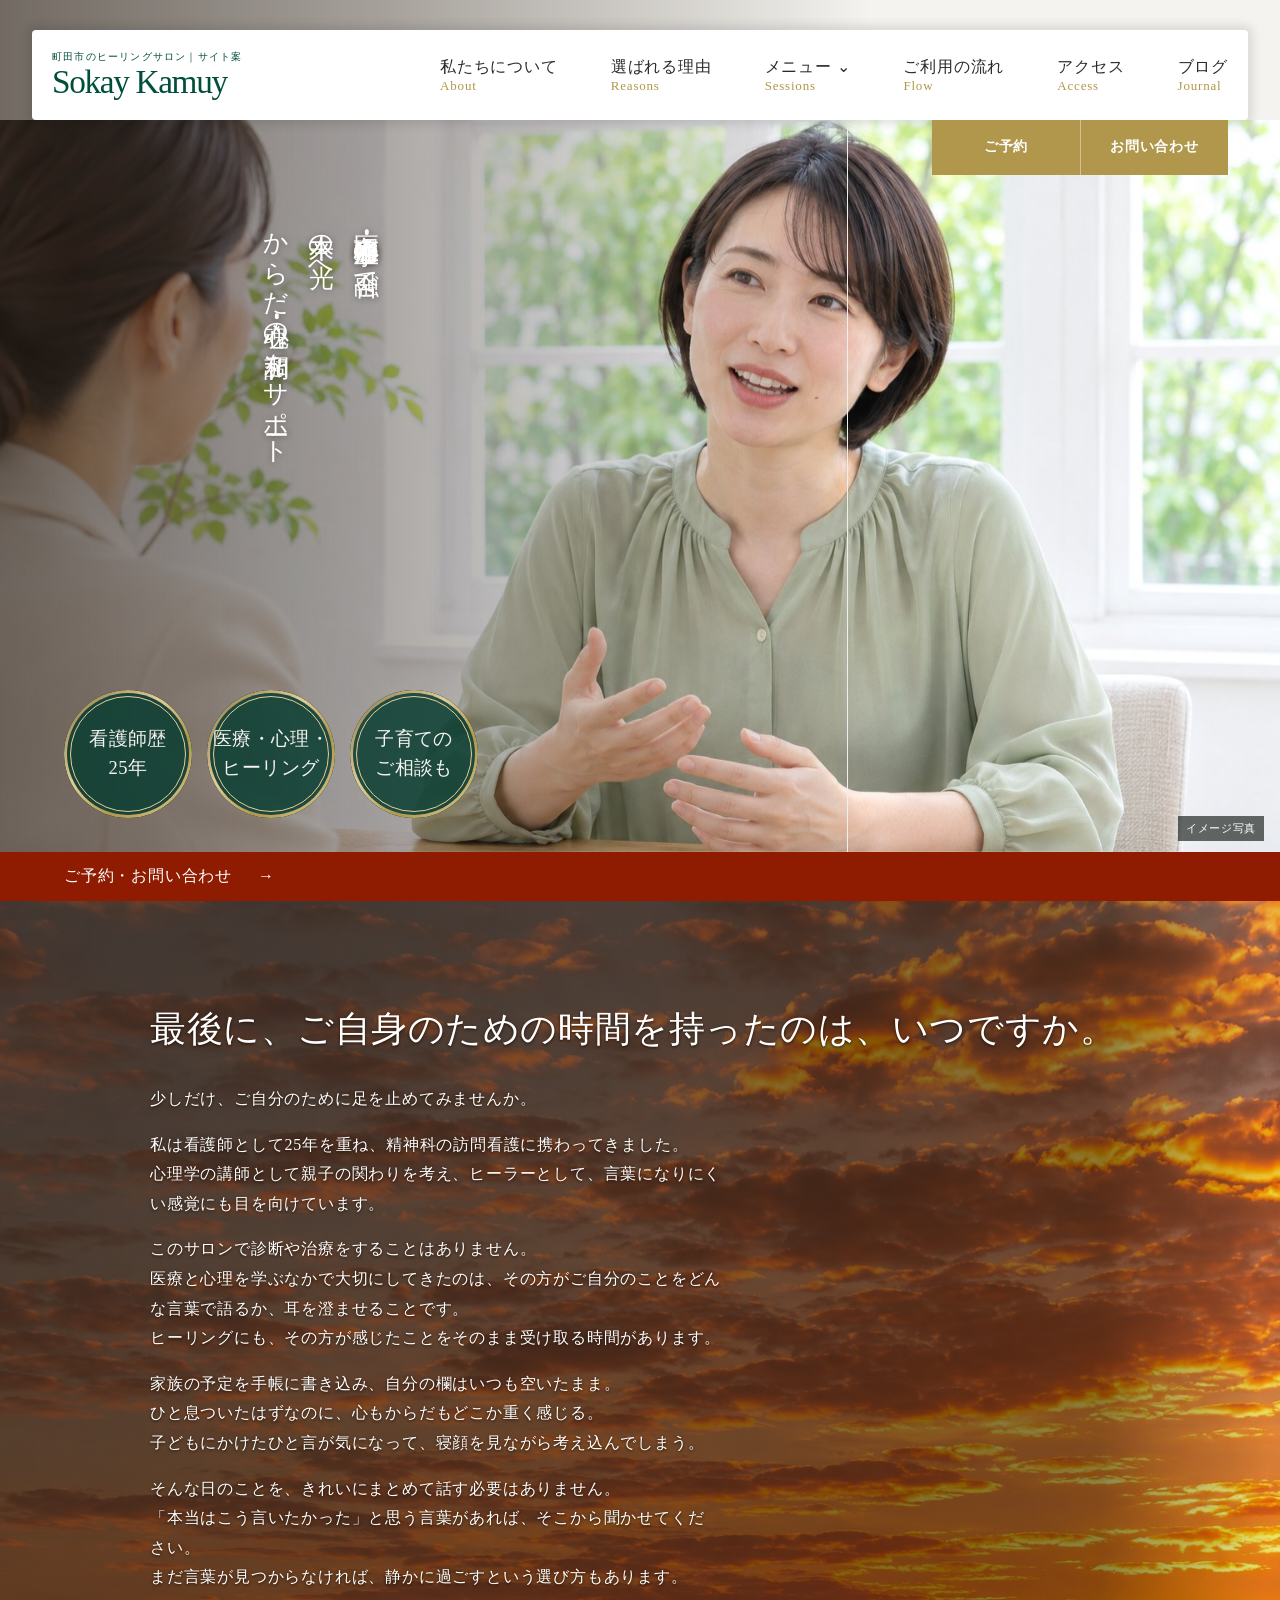
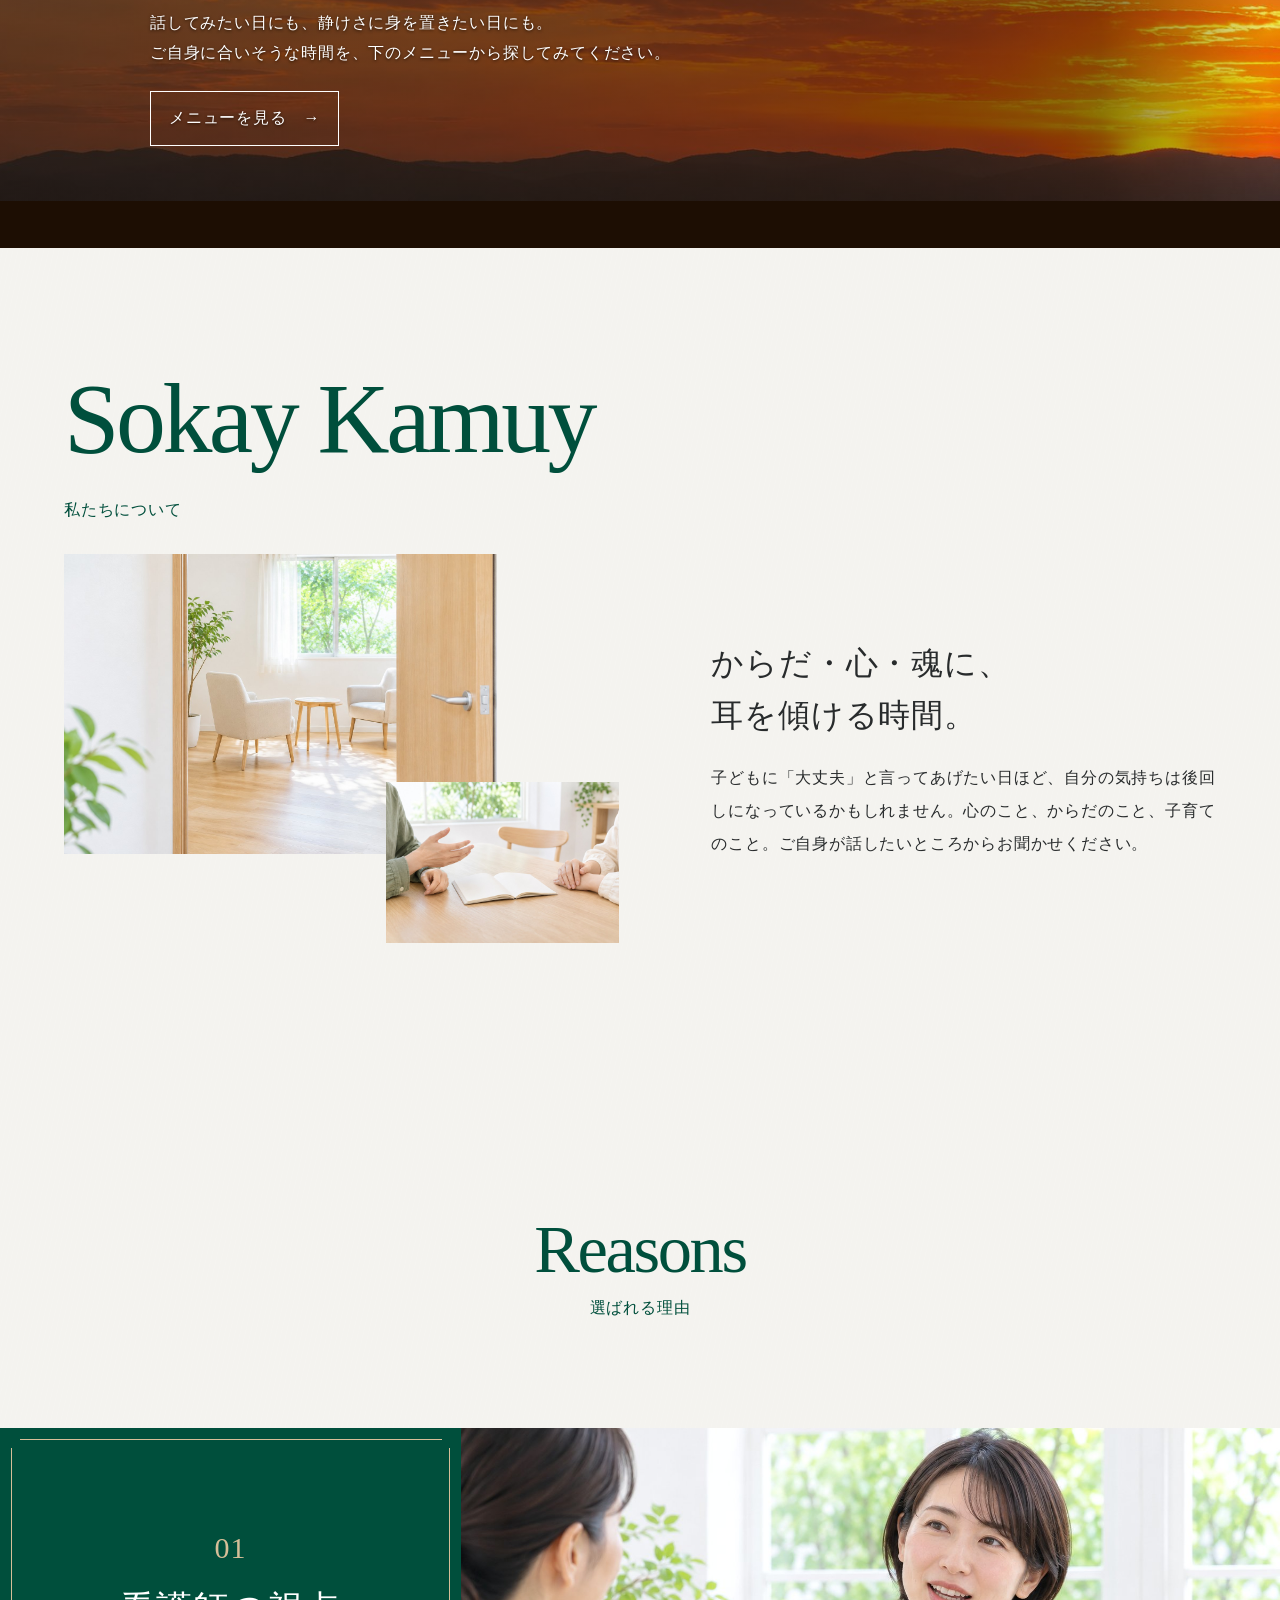
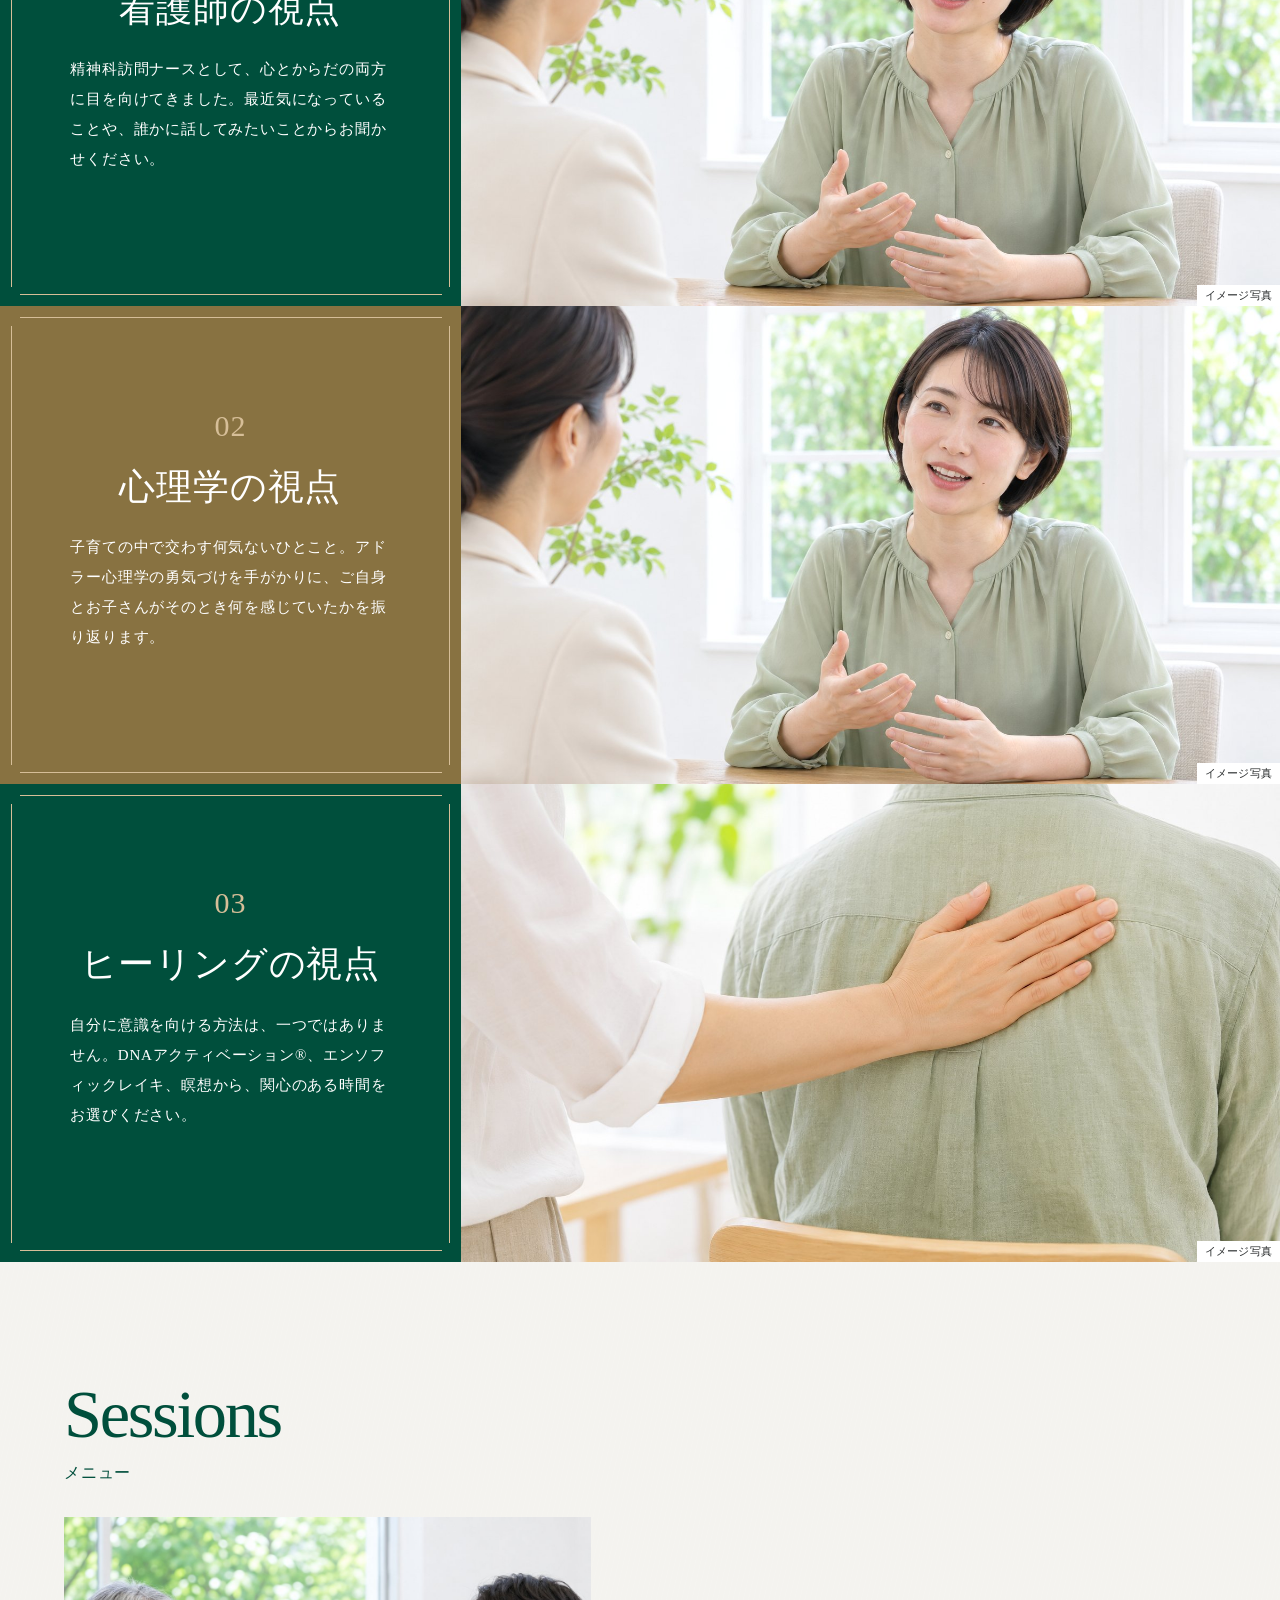
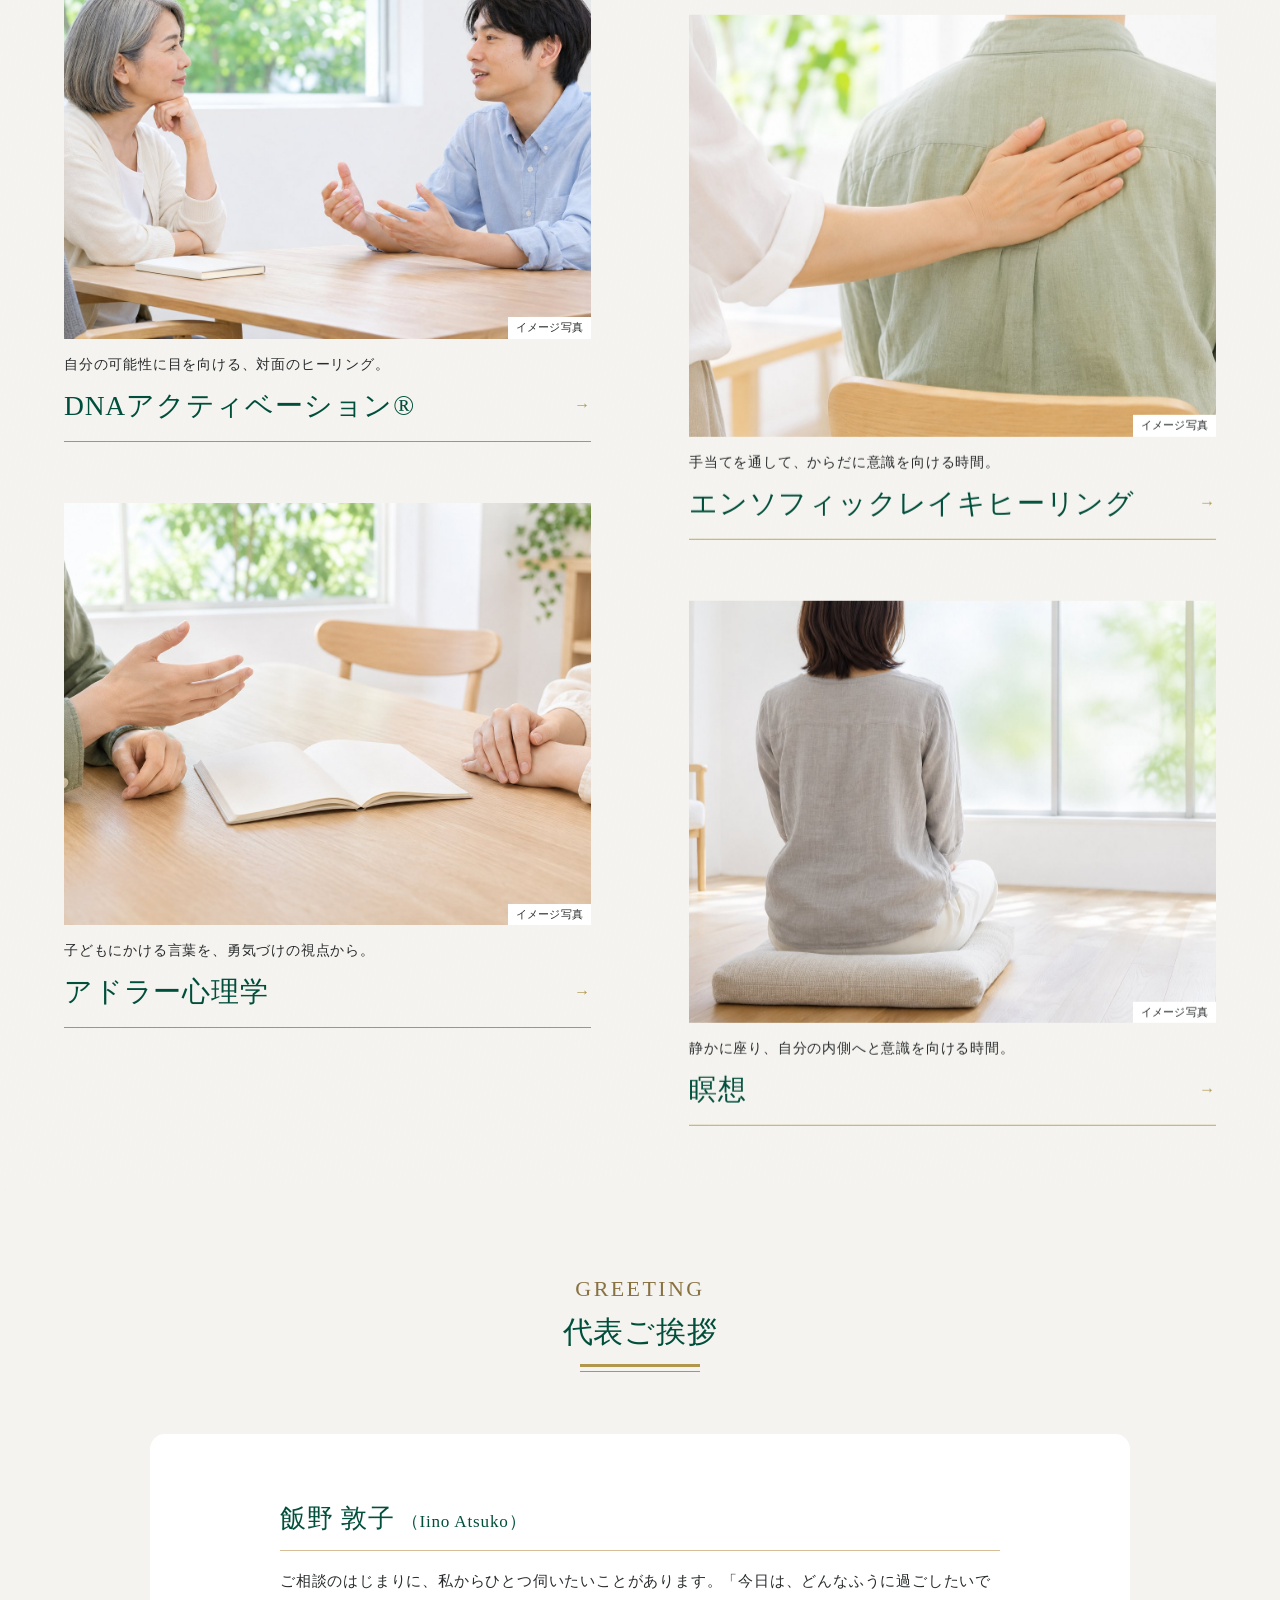
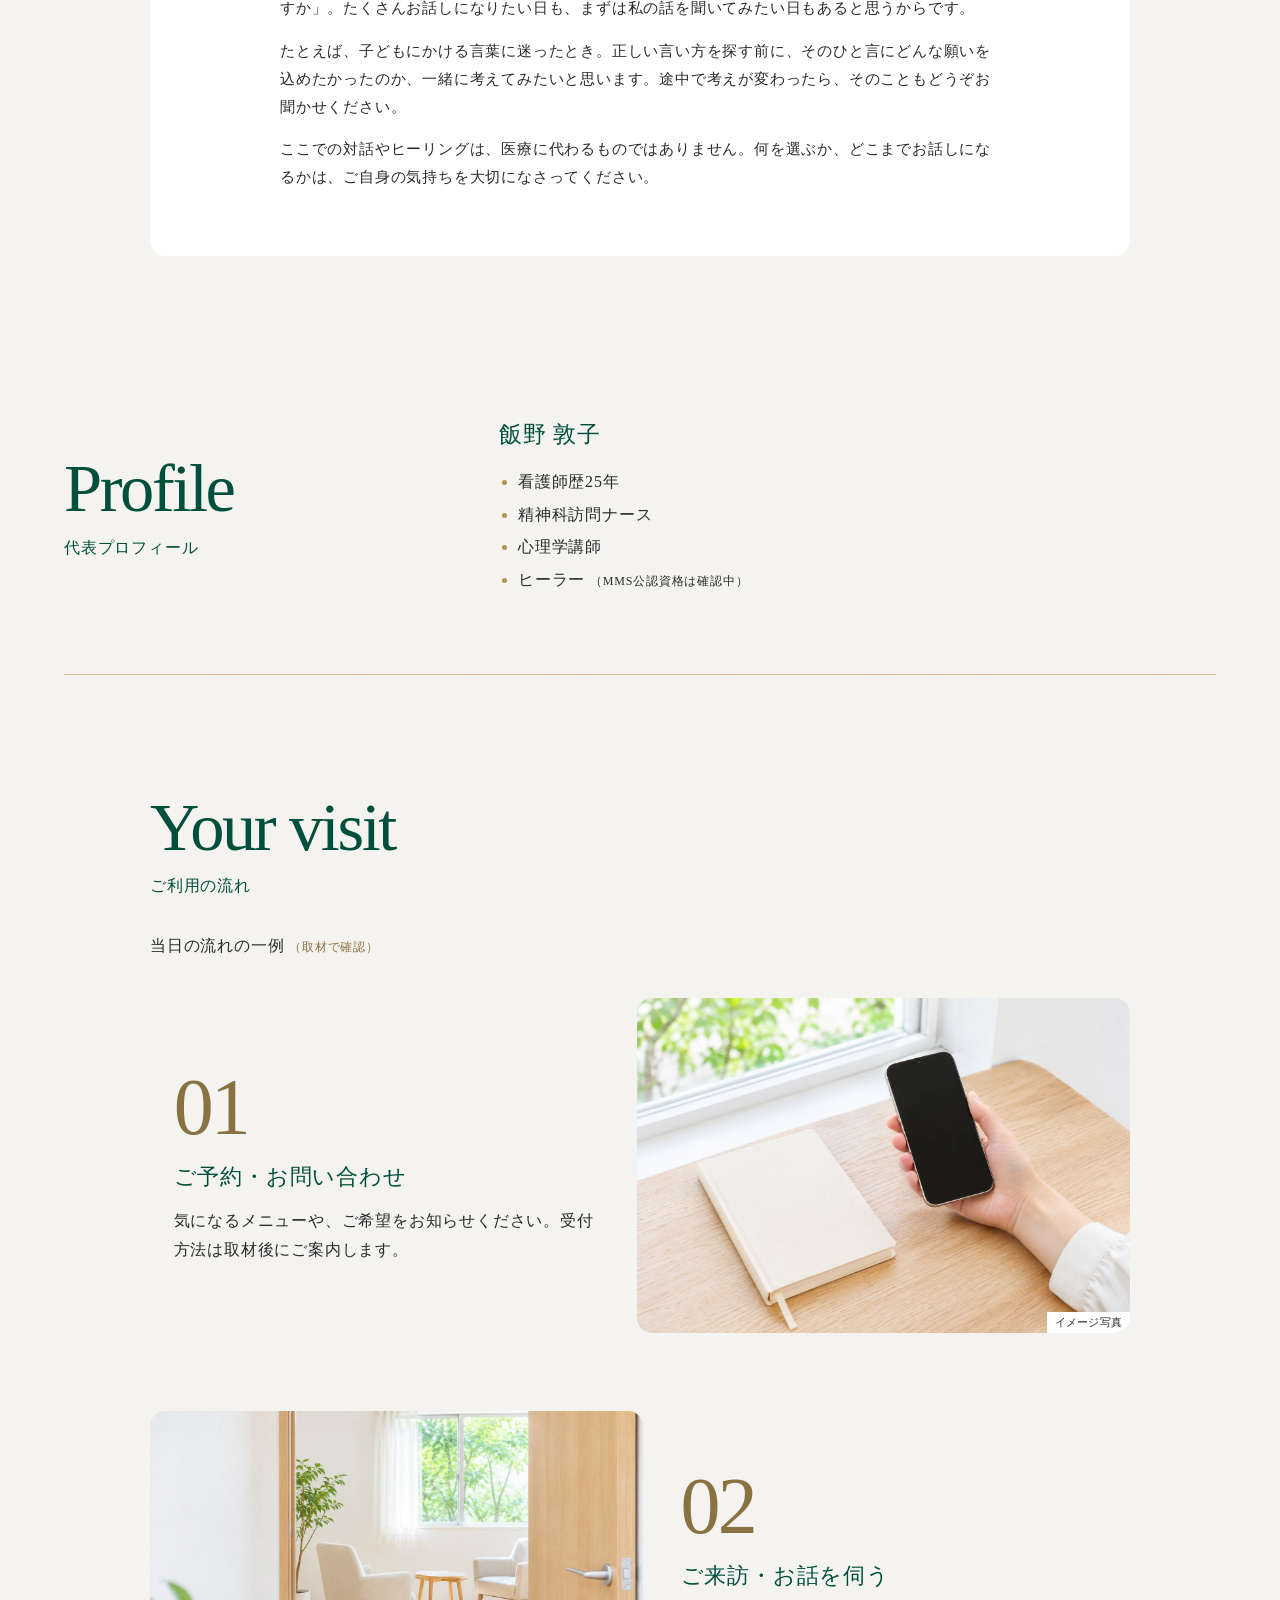
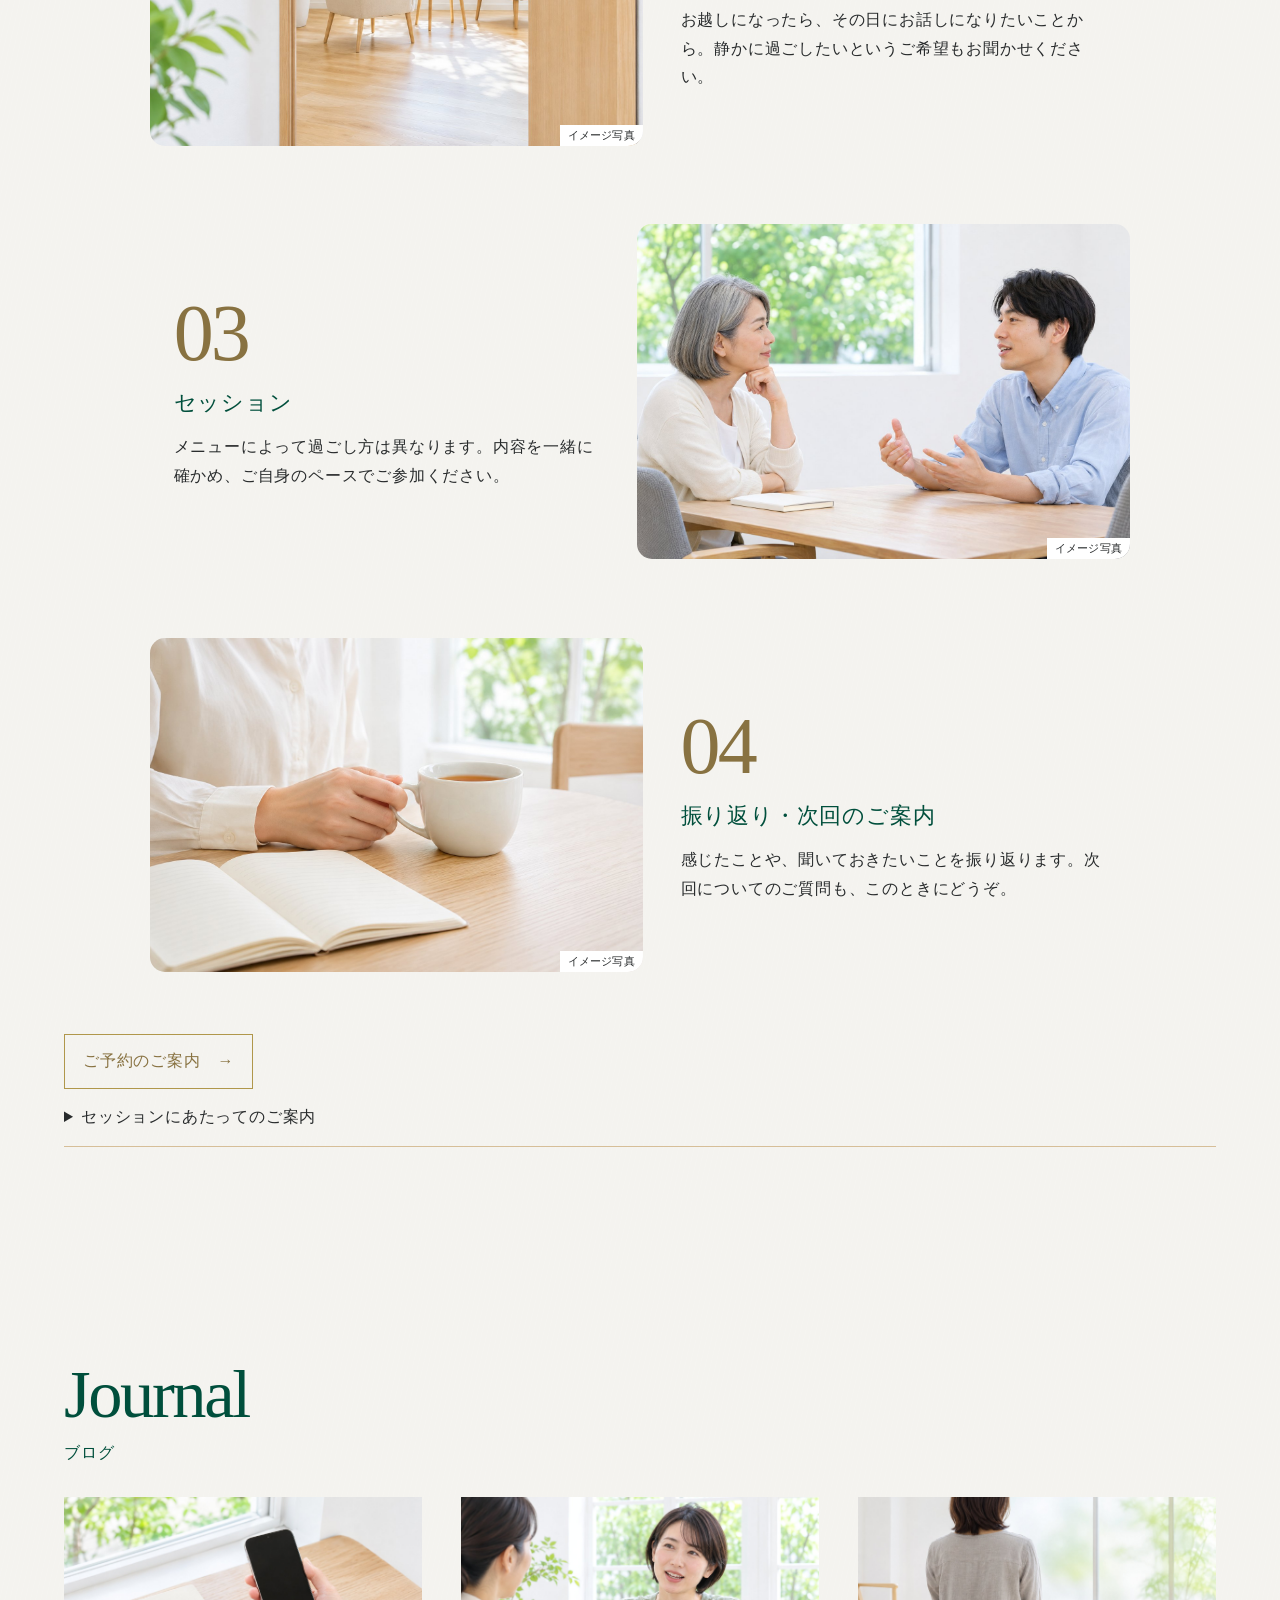
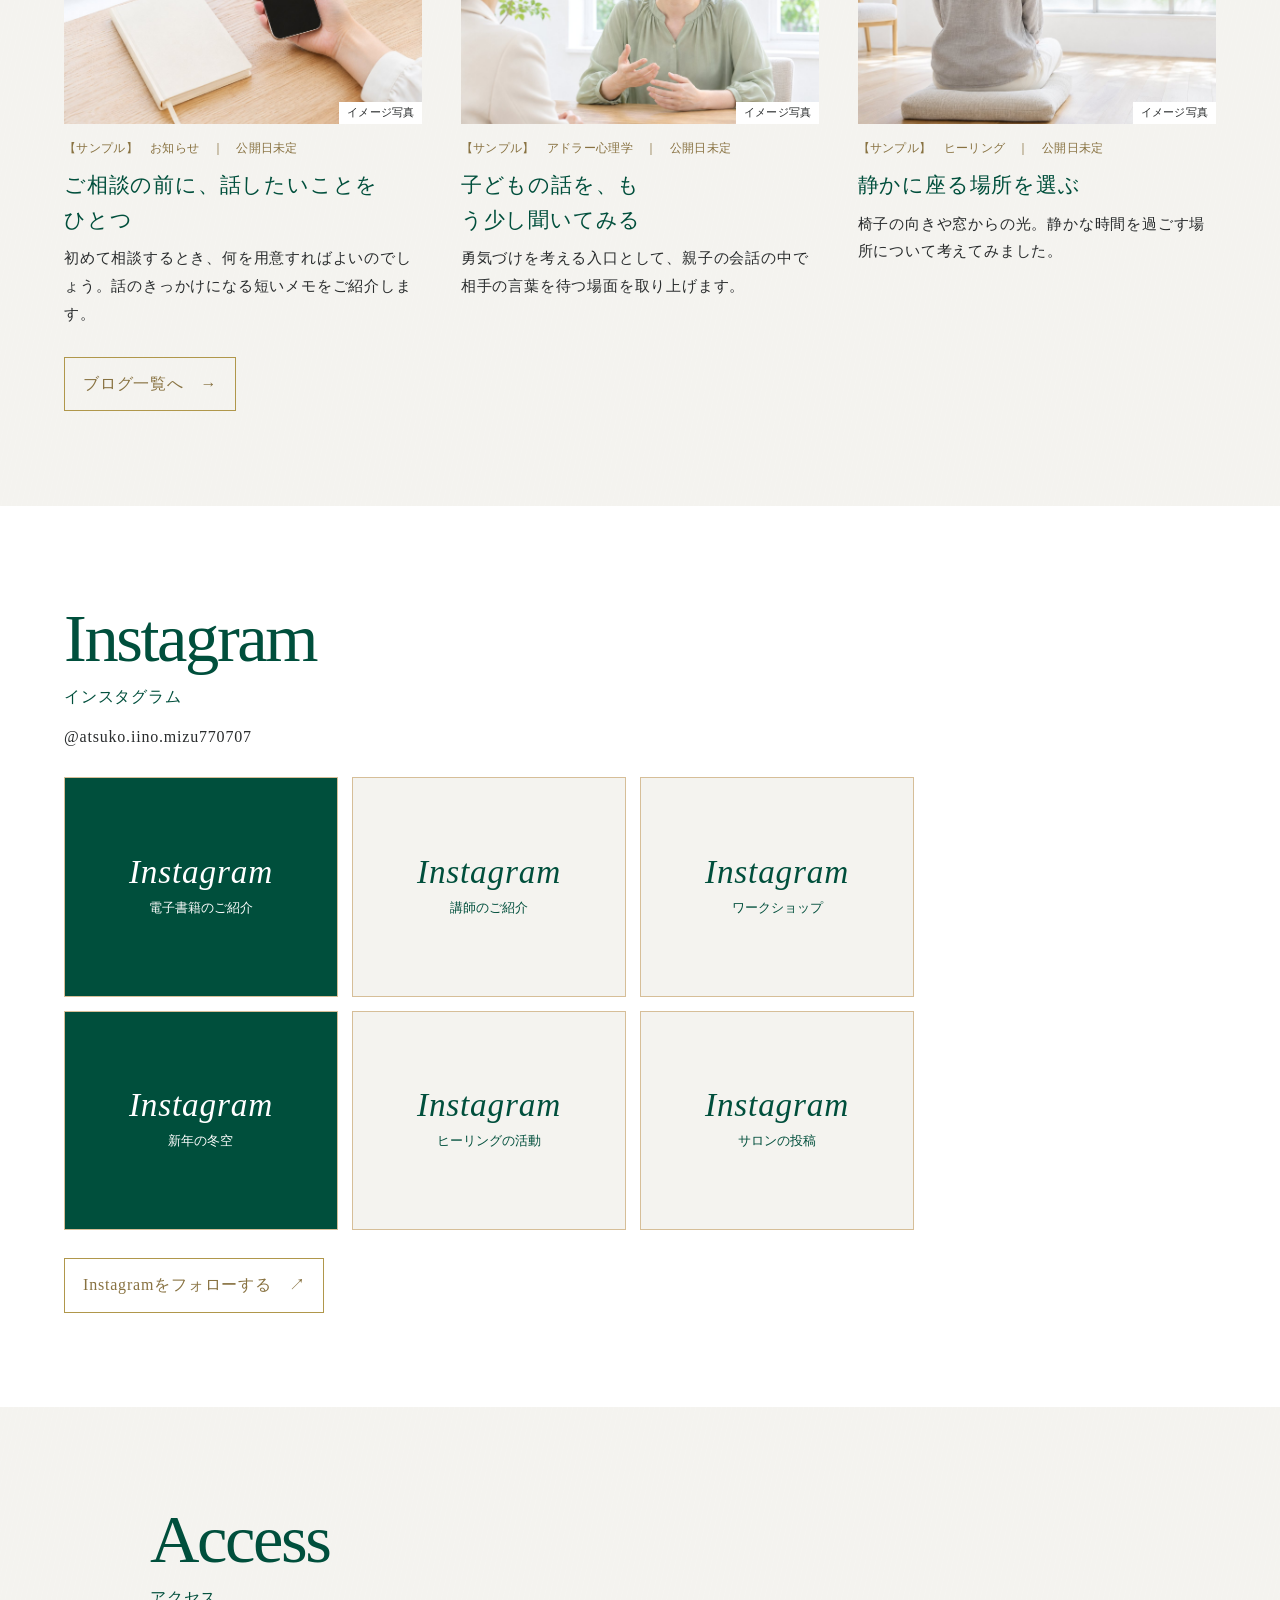
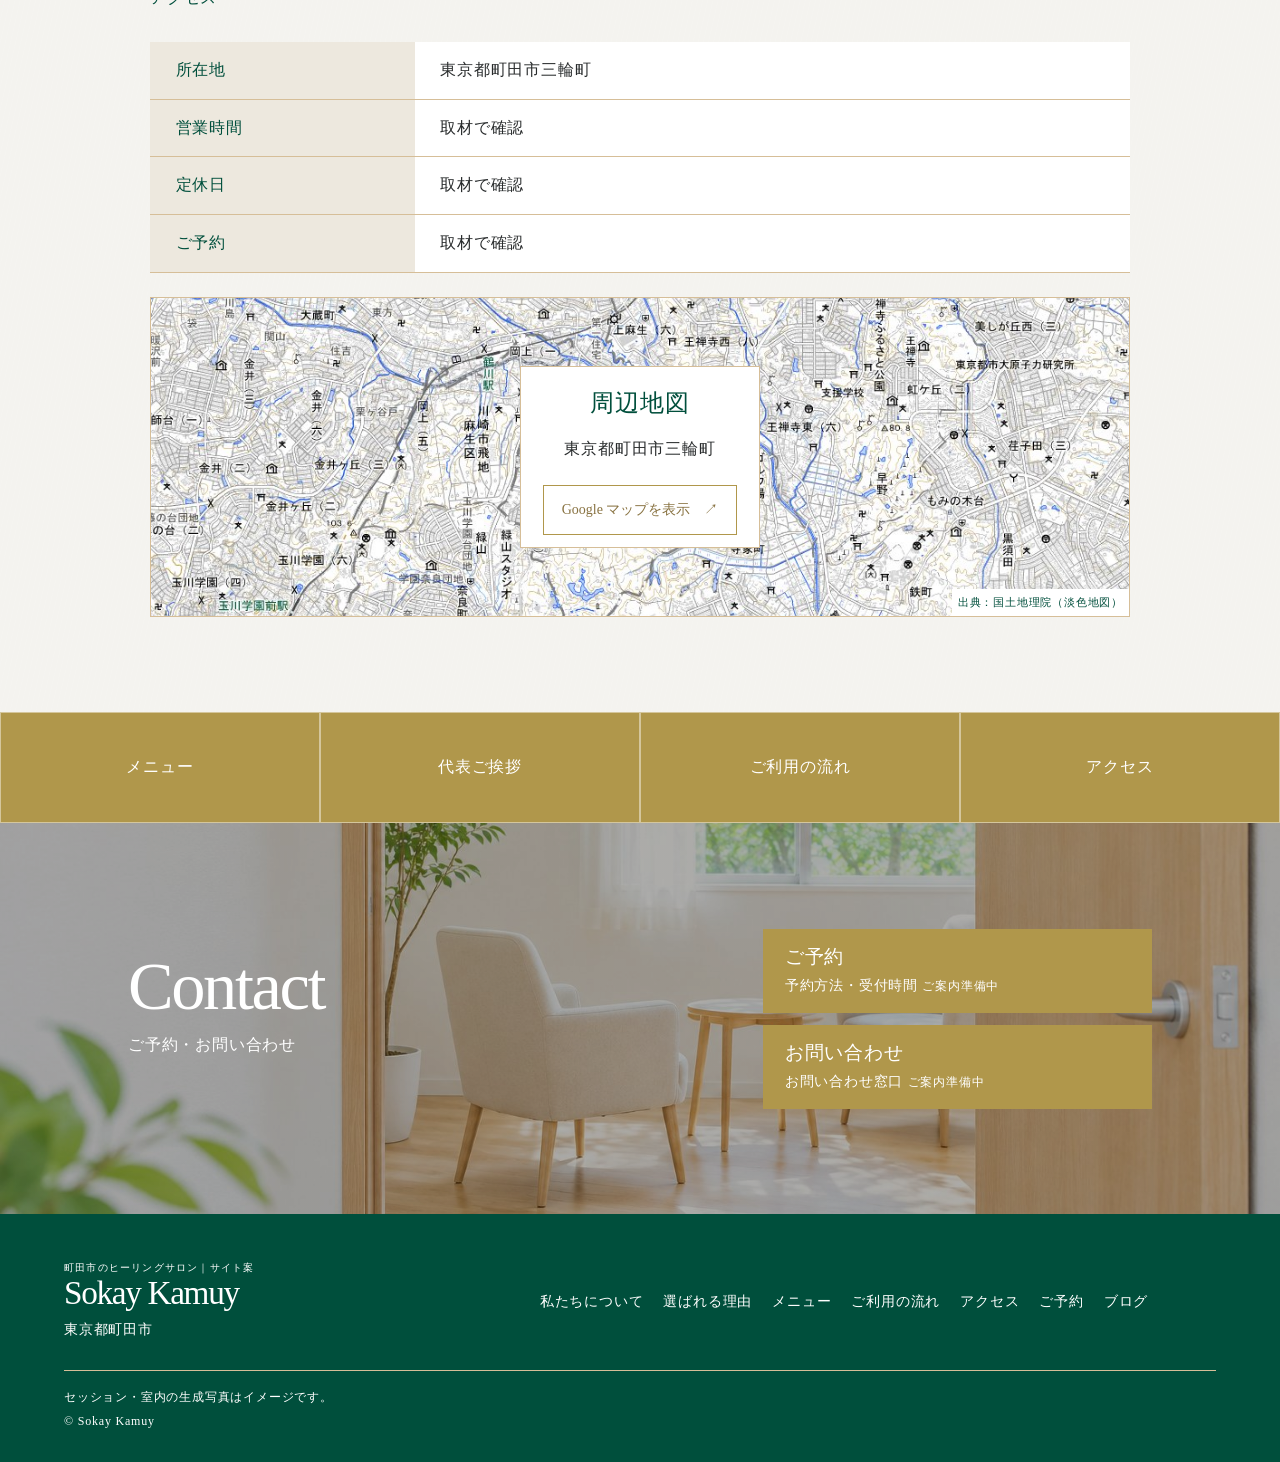
==== index.html @ 0960c9d6 "Publish Sokay Kamuy website preview" ====
<!DOCTYPE html>

<html lang="ja"><head><meta charset="utf-8"/><meta content="width=device-width,initial-scale=1" name="viewport"/>
<title>町田市のヒーリングサロン Sokay Kamuy｜DNAアクティベーション®・レイキ・アドラー心理学</title>
<meta content="東京都町田市のヒーリングサロン Sokay Kamuy。心・からだ・子育てに向き合う方へ、DNAアクティベーション®・レイキ・アドラー心理学をご紹介します。" name="description"/>
<meta content="noindex,nofollow" name="robots"/><link href="data:," rel="icon"/><link href="css/style.css" rel="stylesheet"/><meta content="noindex,nofollow,noarchive" name="robots"/></head>
<body class="index"><a class="skip" href="#main">本文へ</a>
<header class="mast"><a class="brand" href="index.html"><small>町田市のヒーリングサロン｜サイト案</small>Sokay Kamuy</a><nav aria-label="主要メニュー" class="wide-nav"><a href="index.html#about">私たちについて<small>About</small></a><a href="index.html#reasons">選ばれる理由<small>Reasons</small></a><div class="has-sub"><a href="index.html#menus">メニュー <span aria-hidden="true">⌄</span><small>Sessions</small></a><div class="sub"><a href="dna.html">DNAアクティベーション®</a><a href="reiki.html">エンソフィックレイキヒーリング</a><a href="adler.html">アドラー心理学</a><a href="reiki.html#meditation">瞑想</a></div></div><a href="index.html#flow">ご利用の流れ<small>Flow</small></a><a href="index.html#access">アクセス<small>Access</small></a><a href="blog.html">ブログ<small>Journal</small></a></nav>
<details class="mobile-nav"><summary>≡ MENU</summary><nav aria-label="スマホメニュー"><a href="index.html#about">私たちについて</a><a href="index.html#reasons">選ばれる理由</a><a href="index.html#menus">メニュー</a><a href="index.html#flow">ご利用の流れ</a><a href="index.html#access">アクセス</a><a href="blog.html">ブログ</a></nav></details>
<div class="actions"><a href="index.html#reservation">ご予約</a><a href="index.html#inquiry">お問い合わせ</a></div></header>
<div class="scroll"><main id="main">
<section class="hero"><picture><source media="(max-width:700px)" srcset="img/psychology.jpg"/><img alt="日中の相談室で二人が向かい合って話すイメージ写真" src="img/psychology.jpg"/></picture>
<h1><span>医療・心理・形而上学の融合で</span><span>本来の光へ</span><span>からだ・心・魂の調和をサポート</span></h1>
<ul aria-label="サロンの特徴" class="hero-badges">
<li><span>看護師歴<br/>25年</span></li>
<li><span>医療・心理・<br/>ヒーリング</span></li>
<li><span>子育ての<br/>ご相談も</span></li>
</ul><small class="hero-credit">イメージ写真</small></section>
<a class="hero-band" href="#reservation">ご予約・お問い合わせ <span>→</span></a>
<section aria-labelledby="letter-title" class="letter">
<div aria-hidden="true" class="letter-sky"></div>
<div class="letter-inner"><h2 id="letter-title">最後に、ご自身のための時間を持ったのは、いつですか。</h2>
<p>少しだけ、ご自分のために足を止めてみませんか。</p>
<p>私は看護師として25年を重ね、精神科の訪問看護に携わってきました。<br/>
心理学の講師として親子の関わりを考え、ヒーラーとして、言葉になりにくい感覚にも目を向けています。</p>
<p>このサロンで診断や治療をすることはありません。<br/>
医療と心理を学ぶなかで大切にしてきたのは、その方がご自分のことをどんな言葉で語るか、耳を澄ませることです。<br/>
ヒーリングにも、その方が感じたことをそのまま受け取る時間があります。</p>
<p>家族の予定を手帳に書き込み、自分の欄はいつも空いたまま。<br/>
ひと息ついたはずなのに、心もからだもどこか重く感じる。<br/>
子どもにかけたひと言が気になって、寝顔を見ながら考え込んでしまう。</p>
<p>そんな日のことを、きれいにまとめて話す必要はありません。<br/>
「本当はこう言いたかった」と思う言葉があれば、そこから聞かせてください。<br/>
まだ言葉が見つからなければ、静かに過ごすという選び方もあります。</p>
<p>話してみたい日にも、静けさに身を置きたい日にも。<br/>
ご自身に合いそうな時間を、下のメニューから探してみてください。</p>
<a class="button" href="#menus">メニューを見る　→</a></div>
</section>
<section class="about wrap" id="about"><div class="wordmark" lang="en">Sokay Kamuy</div><div class="heading"><h2>私たちについて</h2></div>
<div class="about-layout"><div class="photos">
<img alt="光の入る室内のイメージ写真" loading="lazy" src="img/contact-band.jpg"/><img alt="机を挟んでノートを開く二人の手元のイメージ写真" loading="lazy" src="img/discuss-notes.jpg"/></div>
<div class="bio"><h3>からだ・心・魂に、<br/>耳を傾ける時間。</h3><p>子どもに「大丈夫」と言ってあげたい日ほど、自分の気持ちは後回しになっているかもしれません。心のこと、からだのこと、子育てのこと。ご自身が話したいところからお聞かせください。</p>
</div></div></section>
<section class="reasons" id="reasons"><div class="heading"><span lang="en">Reasons</span><h2>選ばれる理由</h2></div><article class="reason"><div class="panel"><span class="number">01</span><h3><span>看護師の視点</span></h3><p>精神科訪問ナースとして、心とからだの両方に目を向けてきました。最近気になっていることや、誰かに話してみたいことからお聞かせください。</p></div><div class="reason-photo"><img alt="日中の相談室で二人が向かい合って話すイメージ写真" loading="lazy" src="img/psychology.jpg"/></div></article><article class="reason"><div class="panel"><span class="number">02</span><h3><span>心理学の視点</span></h3><p>子育ての中で交わす何気ないひとこと。アドラー心理学の勇気づけを手がかりに、ご自身とお子さんがそのとき何を感じていたかを振り返ります。</p></div><div class="reason-photo"><img alt="心理相談で相談者役が向かいの相手に話すイメージ写真" loading="lazy" src="img/psychology.jpg"/></div></article><article class="reason"><div class="panel"><span class="number">03</span><h3><span>ヒーリングの視点</span></h3><p>自分に意識を向ける方法は、一つではありません。DNAアクティベーション®、エンソフィックレイキ、瞑想から、関心のある時間をお選びください。</p></div><div class="reason-photo"><img alt="着衣の背中に手を添えるイメージ写真" loading="lazy" src="img/menu-reiki.jpg"/></div></article></section>
<section class="wrap menu-section" id="menus"><div class="heading"><span lang="en">Sessions</span><h2>メニュー</h2></div><div class="tiles"><a class="tile" href="dna.html"><span class="tile-photo"><img alt="明るい相談室で机をはさみ、表情を見ながら話す二人のイメージ写真" loading="lazy" src="img/visit-session.jpg"/></span><p>自分の可能性に目を向ける、対面のヒーリング。</p><div><h3>DNAアクティベーション®</h3><span aria-hidden="true">→</span></div></a><a class="tile" href="reiki.html"><span class="tile-photo"><img alt="着衣の背中に一方の手を添えたイメージ" loading="lazy" src="img/menu-reiki.jpg"/></span><p>手当てを通して、からだに意識を向ける時間。</p><div><h3><span class="term">エンソフィック</span><wbr/><span class="term">レイキヒーリング</span></h3><span aria-hidden="true">→</span></div></a><a class="tile" href="adler.html"><span class="tile-photo"><img alt="ノートをはさんで話す手元のイメージ写真" loading="lazy" src="img/discuss-notes.jpg"/></span><p>子どもにかける言葉を、勇気づけの視点から。</p><div><h3>アドラー心理学</h3><span aria-hidden="true">→</span></div></a><a class="tile" href="reiki.html#meditation"><span class="tile-photo"><img alt="座布団に座って静かに過ごす一人の後ろ姿" loading="lazy" src="img/menu-meditation.jpg"/></span><p>静かに座り、自分の内側へと意識を向ける時間。</p><div><h3>瞑想</h3><span aria-hidden="true">→</span></div></a></div></section>
<section aria-labelledby="greeting-title" class="greeting" id="greeting">
<header class="greeting-title"><span lang="en">GREETING</span><h2 id="greeting-title">代表ご挨拶</h2></header>
<div class="greeting-card">


<div class="greeting-copy"><h3>飯野 敦子 <small lang="en">（Iino Atsuko）</small></h3>
<p>ご相談のはじまりに、私からひとつ伺いたいことがあります。「今日は、どんなふうに過ごしたいですか」。たくさんお話しになりたい日も、まずは私の話を聞いてみたい日もあると思うからです。</p>
<p>たとえば、子どもにかける言葉に迷ったとき。正しい言い方を探す前に、そのひと言にどんな願いを込めたかったのか、一緒に考えてみたいと思います。途中で考えが変わったら、そのこともどうぞお聞かせください。</p>
<p>ここでの対話やヒーリングは、医療に代わるものではありません。何を選ぶか、どこまでお話しになるかは、ご自身の気持ちを大切になさってください。</p>
</div>
</div>
</section>
<section aria-labelledby="profile-title" class="profile wrap" id="profile">
<div class="heading"><span lang="en">Profile</span><h2 id="profile-title">代表プロフィール</h2></div>
<div class="profile-details"><h3>飯野 敦子</h3>
<ul><li>看護師歴25年</li><li>精神科訪問ナース</li><li>心理学講師</li><li>ヒーラー <small>（MMS公認資格は確認中）</small></li></ul>
</div>
</section>
<section class="wrap flow" id="flow"><div class="heading"><span lang="en">Your visit</span><h2>ご利用の流れ</h2></div><p class="visit-note">当日の流れの一例 <small>（取材で確認）</small></p><ol class="visit-list"><li class="visit-row"><div class="visit-copy"><span aria-hidden="true" class="visit-number">01</span><h3>ご予約・お問い合わせ</h3><p>気になるメニューや、ご希望をお知らせください。受付方法は取材後にご案内します。</p></div><div class="visit-photo"><img alt="手帳とスマートフォンを手に取る様子" loading="lazy" src="img/visit-planner.jpg"/></div></li><li class="visit-row"><div class="visit-copy"><span aria-hidden="true" class="visit-number">02</span><h3>ご来訪・お話を伺う</h3><p>お越しになったら、その日にお話しになりたいことから。静かに過ごしたいというご希望もお聞かせください。</p></div><div class="visit-photo"><img alt="窓から光が入る相談室の入口" loading="lazy" src="img/contact-band.jpg"/></div></li><li class="visit-row"><div class="visit-copy"><span aria-hidden="true" class="visit-number">03</span><h3>セッション</h3><p>メニューによって過ごし方は異なります。内容を一緒に確かめ、ご自身のペースでご参加ください。</p></div><div class="visit-photo"><img alt="明るい相談室で机をはさみ、表情を見ながら話す二人のイメージ写真" loading="lazy" src="img/visit-session.jpg"/></div></li><li class="visit-row"><div class="visit-copy"><span aria-hidden="true" class="visit-number">04</span><h3>振り返り・次回のご案内</h3><p>感じたことや、聞いておきたいことを振り返ります。次回についてのご質問も、このときにどうぞ。</p></div><div class="visit-photo"><img alt="カップを手に、開いた手帳に向かう場面" loading="lazy" src="img/visit-notes.jpg"/></div></li></ol><a class="button" href="#reservation">ご予約のご案内　→</a>
<details class="notes"><summary>セッションにあたってのご案内</summary><p>本セッションは、治療や症状の改善を目的とした医療行為ではありません。セッションの効果には個人差があり、特定の効果や結果を保証するものではありません。</p><details><summary>DNAアクティベーション®の参加条件</summary><p>対面のみで、遠隔・オンラインではお受けいただけません。施術はMMS認定の公認ヒーラーに限られます。16歳未満の方はお受けいただけません。16歳以上の未成年の方には保護者の同意書が必要です。</p>
<p>DNAアクティベーション®はモダンミステリースクールの登録商標です。</p>
</details></details></section>
<section class="wrap journal" id="journal"><div class="heading"><span lang="en">Journal</span><h2>ブログ</h2></div><div class="journal-grid"><a class="journal-card" href="post-sample.html#first-visit" id="card-first-visit"><span class="journal-photo"><img alt="" loading="lazy" src="img/visit-planner.jpg"/></span><span class="entry-meta">【サンプル】　お知らせ　｜　公開日未定</span><h3>ご相談の前に、話したいことをひとつ</h3><p>初めて相談するとき、何を用意すればよいのでしょう。話のきっかけになる短いメモをご紹介します。</p></a><a class="journal-card" href="post-sample.html#encouragement" id="card-encouragement"><span class="journal-photo"><img alt="" loading="lazy" src="img/psychology.jpg"/></span><span class="entry-meta">【サンプル】　アドラー心理学　｜　公開日未定</span><h3>子どもの話を、もう少し聞いてみる</h3><p>勇気づけを考える入口として、親子の会話の中で相手の言葉を待つ場面を取り上げます。</p></a><a class="journal-card" href="post-sample.html#quiet-time" id="card-quiet-time"><span class="journal-photo"><img alt="" loading="lazy" src="img/menu-meditation.jpg"/></span><span class="entry-meta">【サンプル】　ヒーリング　｜　公開日未定</span><h3>静かに座る場所を選ぶ</h3><p>椅子の向きや窓からの光。静かな時間を過ごす場所について考えてみました。</p></a></div><a class="button" href="blog.html">ブログ一覧へ　→</a></section><section class="social" id="instagram"><div class="wrap"><div class="heading"><span lang="en">Instagram</span><h2>インスタグラム</h2></div><p class="ig-account">@atsuko.iino.mizu770707</p><div class="ig-grid"><a aria-label="電子書籍のご紹介のInstagram投稿を新しいタブで開く" class="ig-tile" href="https://www.instagram.com/atsuko.iino.mizu770707/p/DLAS5X0SfOT/" rel="noopener noreferrer" target="_blank"><span lang="en">Instagram</span><small>電子書籍のご紹介</small></a><a aria-label="講師のご紹介のInstagram投稿を新しいタブで開く" class="ig-tile" href="https://www.instagram.com/atsuko.iino.mizu770707/p/DQULCT_EnTb/" rel="noopener noreferrer" target="_blank"><span lang="en">Instagram</span><small>講師のご紹介</small></a><a aria-label="ワークショップのInstagram投稿を新しいタブで開く" class="ig-tile" href="https://www.instagram.com/atsuko.iino.mizu770707/p/DRE-sPjkgtB/" rel="noopener noreferrer" target="_blank"><span lang="en">Instagram</span><small>ワークショップ</small></a><a aria-label="新年の冬空のInstagram投稿を新しいタブで開く" class="ig-tile" href="https://www.instagram.com/atsuko.iino.mizu770707/p/DEeNM2-yLnL/" rel="noopener noreferrer" target="_blank"><span lang="en">Instagram</span><small>新年の冬空</small></a><a aria-label="ヒーリングの活動のInstagram投稿を新しいタブで開く" class="ig-tile" href="https://www.instagram.com/atsuko.iino.mizu770707/p/DRgJKi1En65/" rel="noopener noreferrer" target="_blank"><span lang="en">Instagram</span><small>ヒーリングの活動</small></a><a aria-label="サロンの投稿のInstagram投稿を新しいタブで開く" class="ig-tile" href="https://www.instagram.com/atsuko.iino.mizu770707/p/Dfrf4hSSXcl/" rel="noopener noreferrer" target="_blank"><span lang="en">Instagram</span><small>サロンの投稿</small></a></div><a class="button" href="https://www.instagram.com/atsuko.iino.mizu770707/" rel="noopener noreferrer" target="_blank">Instagramをフォローする　↗</a></div></section><section class="wrap salon-access" id="access"><div class="heading"><span lang="en">Access</span><h2>アクセス</h2></div>

<div class="access-content" data-location="東京都町田市三輪町">
<dl class="access-table"><dt>所在地</dt><dd class="location-text">東京都町田市三輪町</dd><dt>営業時間</dt><dd>取材で確認</dd><dt>定休日</dt><dd>取材で確認</dd><dt>ご予約</dt><dd>取材で確認</dd></dl>
<div class="map-box"><div class="map-invitation"><span>周辺地図</span><p class="location-text">東京都町田市三輪町</p><button class="button" type="button">Google マップを表示　↗</button></div><a class="map-credit" href="https://maps.gsi.go.jp/development/ichiran.html#pale" rel="noopener noreferrer" target="_blank">出典：国土地理院（淡色地図）</a><iframe hidden="" loading="lazy" referrerpolicy="no-referrer" title="サロン周辺のGoogle マップ"></iframe></div>
</div></section><nav aria-label="サロンのご案内" class="contact-links"><a href="#menus">メニュー</a><a href="#greeting">代表ご挨拶</a><a href="#flow">ご利用の流れ</a><a href="#access">アクセス</a></nav>
<section class="contact"><div class="wrap"><div><div class="heading"><span lang="en">Contact</span><h2>ご予約・お問い合わせ</h2></div></div><div class="contact-options"><div><h3 id="reservation">ご予約</h3><p>予約方法・受付時間 <small>ご案内準備中</small></p></div><div><h3 id="inquiry">お問い合わせ</h3><p>お問い合わせ窓口 <small>ご案内準備中</small></p></div></div></div></section>
</main>
<footer><div><a class="brand" href="index.html"><small>町田市のヒーリングサロン｜サイト案</small>Sokay Kamuy</a><p>東京都町田市</p></div><nav aria-label="フッター"><a href="index.html#about">私たちについて</a><a href="index.html#reasons">選ばれる理由</a><a href="index.html#menus">メニュー</a><a href="index.html#flow">ご利用の流れ</a><a href="index.html#access">アクセス</a><a href="index.html#reservation">ご予約</a><a href="blog.html">ブログ</a></nav><small>セッション・室内の生成写真はイメージです。<br/>© Sokay Kamuy</small></footer></div>
<nav aria-label="お問い合わせ窓口" class="dock"><a href="index.html#reservation">ご予約</a><a href="index.html#inquiry">お問い合わせ</a></nav>
<script>const menu=document.querySelector('.mobile-nav');menu.addEventListener('click',e=>{if(e.target.closest('a'))menu.open=false});document.addEventListener('keydown',e=>{if(e.key==='Escape'&&menu.open){menu.open=false;menu.querySelector('summary').focus()}});document.addEventListener('pointerdown',e=>{if(menu.open&&!menu.contains(e.target))menu.open=false});
if ("IntersectionObserver" in window && !matchMedia("(prefers-reduced-motion: reduce)").matches) {
  const reveal = new IntersectionObserver(entries => {
    for (const entry of entries) {
      if (entry.isIntersecting) {
        entry.target.classList.add("is-visible");
        reveal.unobserve(entry.target);
      }
    }
  });
  document.querySelectorAll(".visit-row, .ig-tile, .journal-card, .tile, .about .photos, .letter-inner, .greeting-card, .greeting-title").forEach(item => reveal.observe(item));
}

let pressedPhoto;
function releasePhoto() {
  pressedPhoto?.classList.remove("is-pressed");
  pressedPhoto = null;
}
document.addEventListener("pointerdown", event => {
  if (event.pointerType === "mouse") return;
  releasePhoto();
  pressedPhoto = event.target.closest(".reason, .tile");
  pressedPhoto?.classList.add("is-pressed");
});
document.addEventListener("pointerup", releasePhoto);
document.addEventListener("pointercancel", releasePhoto);

const access = document.querySelector(".access-content");
const locationLabel = access.dataset.location;
access.querySelectorAll(".location-text").forEach(el => el.textContent = locationLabel);
access.querySelector("button").addEventListener("click", () => {
  const url = new URL("https://maps.google.com/maps");
  url.search = new URLSearchParams(/\d/.test(locationLabel)
    ? {q: locationLabel, z: "16", output: "embed", hl: "ja"}
    : {ll: "35.575245,139.496353", z: "13", output: "embed", hl: "ja"});
  const frame = access.querySelector("iframe");
  frame.src = url.href;
  frame.hidden = false;
  access.querySelector(".map-invitation").hidden = true;
  frame.focus();
}, {once: true});
</script></body></html>
---- css/style.css ----
:root {
 --paper:#f4f3ef; --white:#fff; --green:#004f3c; --gold:#b0974b; --ochre:#887241;
 --ink:#282b2c; --line:#d6be98; --notice:#8f1b00; --table-head:#ede8de;
 --ease:cubic-bezier(.45,.05,.55,.95); --dusk:29 14 3;
 --shade:rgb(27 25 18 / .36); --shadow:rgb(39 40 31 / .13); --clear:transparent;
 --jp:"Shippori Mincho","Hiragino Mincho ProN","Yu Mincho",serif;
 --en:"Cormorant Infant",Baskerville,Georgia,serif;
}
*{box-sizing:border-box}html{scroll-padding-block:168px 24px}body{margin:0;background:var(--paper);color:var(--ink);font:16px/2.05 var(--jp);letter-spacing:.05em}
h1,h2,h3,h4,p,ol,ul,figure,dl,dd{margin:0}h1,h2,h3,h4{font-weight:500;line-height:1.65;word-break:auto-phrase}p+p{margin-top:1em}
img{display:block;width:100%;object-fit:cover}a{color:inherit;text-decoration:none}a:hover{text-decoration:underline;text-underline-offset:.22em}a:focus-visible,summary:focus-visible{outline:3px solid var(--gold);outline-offset:3px}small{font-size:12px}
.wrap{width:min(90%,1280px);margin-inline:auto}.skip{position:fixed;top:-150px;z-index:9;background:var(--white)}.skip:focus{top:0}
body{height:100vh;height:100dvh;display:grid;grid-template-rows:55px minmax(0,1fr) auto}.scroll{overflow:auto;scroll-padding:16px 0}.mast{background:var(--white);z-index:6;display:flex;align-items:center;justify-content:space-between;padding:0 12px;box-shadow:0 3px 14px var(--shadow)}
.brand{color:var(--green);font:normal 25px/.95 var(--en);letter-spacing:-.04em;white-space:nowrap;display:inline-block}.brand small{display:block;font:10px/1.8 var(--jp);letter-spacing:.12em}.mast .brand{border-bottom:1px solid var(--line);padding-bottom:4px}.wide-nav,.actions{display:none}
.mobile-nav>summary{cursor:pointer;list-style:none;background:var(--ink);color:var(--white);border-radius:24px;font:13px/32px var(--en);padding-inline:16px}.mobile-nav>summary::-webkit-details-marker{display:none}.mobile-nav nav{position:absolute;top:55px;left:0;right:0;background:var(--white);padding:8px 5% 20px;border-bottom:1px solid var(--gold);box-shadow:0 5px 15px var(--shadow)}.mobile-nav nav a{display:block;padding:7px;border-bottom:1px solid var(--paper)}
.dock,.actions{background:var(--gold);color:var(--white)}.dock{display:grid;grid-template-columns:1fr 1fr;text-align:center;padding-bottom:env(safe-area-inset-bottom);z-index:4}.dock a,.actions a{padding:9px 15px;font-size:14px}.dock a+a,.actions a+a{border-left:1px solid var(--line)}.actions a:hover,.dock a:hover{background:var(--green);text-decoration:none}
.hero{position:relative;height:max(465px,calc(100svh - 146px));isolation:isolate}.hero picture,.hero img{width:100%;height:100%;display:block}.hero:after{content:"";position:absolute;inset:0;background:linear-gradient(90deg,var(--shade),var(--clear) 75%);z-index:0}
.hero h1{position:absolute;top:11%;left:10%;display:flex;flex-direction:row-reverse;align-items:flex-start;gap:5px;z-index:1;color:var(--white);font-size:20px;line-height:32px;letter-spacing:.8px;text-shadow:0 1px 6px var(--shade)}.hero h1 span{writing-mode:vertical-rl;white-space:nowrap}
.hero-band{display:flex;align-items:center;gap:26px;padding:8px 5%;min-height:44px;background:var(--notice);color:var(--white)}.hero-band span{color:inherit}
.heading{margin-bottom:30px;color:var(--green)}.heading span,.wordmark{display:block;font:400 clamp(39px,5.35vw,78px)/1.1 var(--en);letter-spacing:-.035em}.heading h2{font-size:16px;margin-top:8px}.about,.menu-section,.flow,.access{padding-block:clamp(62px,9vw,140px)}.wordmark{font-size:clamp(45px,7.8vw,116px);margin-bottom:24px;color:var(--green)}.about-layout{display:grid;gap:40px}.photos{position:relative;padding-bottom:16%}.photos img:first-child{width:78%;aspect-ratio:1.44}.photos img:last-child{position:absolute;bottom:0;right:0;width:42%;aspect-ratio:1.45}.bio h3{font-size:clamp(25px,2.5vw,38px);margin-bottom:20px}.person{display:flex;align-items:center;gap:16px;margin-top:26px;border-top:1px solid var(--line);padding-top:20px}.portrait{min-width:80px;aspect-ratio:4/5;background:var(--paper);border:1px solid var(--line);display:grid;place-content:center;text-align:center;font-size:12px}.person p{font-size:14px}
.reasons>.heading{text-align:center;padding-top:6vw}.reason{display:grid}.reason img{height:clamp(225px,43vw,500px)}.panel{position:relative;padding:38px 9%;background:var(--green);color:var(--white);display:flex;flex-direction:column;justify-content:center}.reason:nth-of-type(even) .panel{background:var(--gold)}.panel:before,.panel:after{content:"";position:absolute;inset:11px 19px;border-block:1px solid var(--line);pointer-events:none}.panel:after{inset:17px 12px;border-block:0;border-inline:1px solid var(--line)}.number{font:italic 31px var(--en);color:var(--line)}.panel h3{font-size:clamp(23px,2.4vw,37px);margin:12px 0}.panel p{font-size:15px}
.tiles{display:grid;gap:40px}.tile img{aspect-ratio:1.25;transition:transform .3s var(--ease)}.tile p{font-size:14px;margin-top:12px}.tile div{display:flex;justify-content:space-between;align-items:center;border-bottom:1px solid var(--gold);padding:4px 0 12px;gap:8px}.tile h3{font-size:clamp(20px,2.15vw,32px);color:var(--green)}.tile div>span,.button span{color:var(--gold)}
.flow{border-top:1px solid var(--line)}.flow ol,.steps{padding-left:2.1em;list-style-type:decimal-leading-zero;margin:15px 0 28px}.flow li,.steps li{padding:12px 0;border-bottom:1px solid var(--line)}li::marker{color:var(--gold)}.flow li h3{font-size:20px}.notes,details:not(.mobile-nav){padding:12px 0;border-block-end:1px solid var(--line)}summary{cursor:pointer}.contact{background:linear-gradient(var(--shade),var(--shade)),url('../img/contact-band.jpg') center/cover;color:var(--white);padding-block:64px}.contact .wrap,.access{display:grid;gap:25px}.contact .heading{color:var(--white)}.contact .wrap>div+div{padding:20px;background:var(--green)}.contact h3{font-size:19px}.contact p{font-size:14px}.contact p+h3{border-top:1px solid var(--line);margin-top:12px;padding-top:12px}
footer{background:var(--green);color:var(--white);display:grid;gap:25px;padding:45px 5% 28px}footer .brand{color:var(--white)}footer p,footer nav{font-size:14px}footer nav{display:flex;gap:10px 20px;flex-wrap:wrap}footer>small{border-top:1px solid var(--line);padding-top:14px}
.detail-lead>div{text-align:center;color:var(--green);padding:52px 5% 38px}.detail-lead h1{font-size:clamp(25px,3.8vw,52px);line-height:1.5}.detail-lead p{font:16px/1.8 var(--en);margin-top:8px}.detail-lead img{height:clamp(190px,42vw,480px)}
.detail-section{padding-block:clamp(52px,7.5vw,115px);border-bottom:1px solid var(--line)}.detail-section h2{font-size:clamp(23px,2.25vw,35px);color:var(--green);margin-bottom:26px}.copy{max-width:750px}.detail-photo{margin-top:32px}.detail-photo img{aspect-ratio:2.85;max-height:360px}.s2 .copy,.s5 .copy{background:var(--white);padding:clamp(20px,4vw,48px);border:1px solid var(--line)}.ruled{padding-left:1.25em}.rates{display:grid;grid-template-columns:1fr 1fr;border-top:1px solid var(--line)}.rates>*{padding:12px;border-bottom:1px solid var(--line)}.button,.btn{display:inline-flex;align-items:center;justify-content:space-between;gap:1.4em;border:1px solid var(--gold);color:var(--green);padding:10px 18px;margin-top:14px;transition:background .3s,color .3s}.button:hover,.btn:hover{background:var(--gold);color:var(--white);text-decoration:none}.related{display:grid;gap:12px}
@media(min-width:701px){body{display:block;height:auto}.scroll{overflow:visible}.mast{position:fixed;inset:26px 2.5% auto;height:82px;padding:0 20px}.mobile-nav,.dock{display:none}.wide-nav{display:flex;align-items:center;gap:clamp(12px,2.1vw,35px)}.wide-nav a{font-size:clamp(12px,1.22vw,17px);display:block;line-height:1.45}.wide-nav small{display:block;color:var(--gold);font:13px var(--en)}.has-sub{position:relative;padding:12px 0}.sub{display:none;position:absolute;z-index:2;top:100%;left:-15px;background:var(--white);width:260px;box-shadow:0 4px 12px var(--shadow);padding:12px}.sub a{padding:7px}.has-sub:hover .sub,.has-sub:focus-within .sub{display:block}.actions{position:absolute;display:flex;right:20px;top:100%}.actions a{padding:9px 25px}.brand{font-size:clamp(24px,2.6vw,38px)}.hero{height:max(620px,calc(100svh - 48px))}.hero h1{left:20%;top:30%;font-size:clamp(21px,1.945vw,28px);line-height:1.6}.hero-band{min-height:48px}.about-layout{grid-template-columns:1.1fr 1fr;align-items:center;gap:8%}.reason{grid-template-columns:36% 64%}.reason .panel{padding:55px 12%}.reason img{height:100%;min-height:clamp(340px,37vw,540px)}.tiles{grid-template-columns:1fr 1fr;gap:50px 7%}.tile:nth-child(even){transform:translateY(64px)}.menu-section{padding-bottom:160px}.contact .wrap,.access{grid-template-columns:1fr 1fr}.detail-lead>div{padding:260px 5% 78px}.detail-lead img{height:min(38vw,530px)}footer{grid-template-columns:1fr 1.5fr;align-items:center}footer>small{grid-column:1/-1}}

/* 1280幅のヘッダーと縦書きの実測寸法。長いメニュー名は文節で折り返す。 */
@media(min-width:701px){
 .mast{top:30px;height:90px}.wide-nav{width:min(67%,850px);justify-content:space-between;gap:10px}
 .actions a{min-width:148px;text-align:center;padding-block:13px}
 .hero h1{top:clamp(198px,29.8vh,295px)}
 .detail-lead>div{padding-top:288px;padding-bottom:85px}
 .detail-lead h1{line-height:1.18;letter-spacing:.075em}
 .detail-section.s1{padding-block:clamp(92px,11.5vw,160px)}
}
@media(max-width:700px){
 .detail-lead>div{padding-top:58px}.detail-section.s1{padding-top:78px}
 .index .hero{height:calc(100svh - 55px - 48px - env(safe-area-inset-bottom))}

}
.photos img:last-child{filter:saturate(.58) sepia(.15)}

/* 2周目の並べ比較。画像上の白文字の左余白と、英字副題から写真への間隔を合わせる。 */
@media(max-width:700px){.hero h1{top:clamp(52px,9.4vh,90px)}.detail-lead>div{padding-bottom:39px}.detail-lead h1{font-size:clamp(24px,6.8vw,28px);line-height:1.45;letter-spacing:.045em}}
@media(min-width:701px){.detail-lead>div{padding-top:295px;padding-bottom:88px}.hero img{object-position:58% center}}
.reason .panel{background:var(--green)}.reason:nth-of-type(even) .panel{background:var(--ochre)}

.term{display:inline-block;white-space:nowrap}
/* SmileRoomの要点3つを、縦書きと重ならない金縁の円に置く。 */
:root {
  --foil-light: #e2cd98;
  --badge-fill: rgb(8 60 48 / .84);
  --sky-shade: linear-gradient(90deg,rgb(var(--dusk) / .58),rgb(var(--dusk) / .48) 49%,rgb(var(--dusk) / .10));
}
.hero-badges {
  list-style:none; margin:0; padding:0; position:absolute; z-index:1;
  left:43%; bottom:12%; display:flex; gap:15px;
}
.hero-badges li {
  position:relative; isolation:isolate; width:clamp(108px,10vw,138px);
  aspect-ratio:1; border-radius:50%; background:var(--badge-fill);
  display:grid; place-items:center; text-align:center; color:var(--paper);
  font:500 clamp(15px,1.45vw,20px)/1.55 var(--jp); letter-spacing:.025em;
}
.hero-badges li::before,.hero-badges li::after {
  content:""; position:absolute; border-radius:inherit; pointer-events:none;
}
.hero-badges li::before {
  inset:0; padding:3px; background:linear-gradient(135deg,var(--ochre),var(--foil-light) 40%,var(--gold) 67%,var(--foil-light));
  mask:linear-gradient(#000 0 0) content-box,linear-gradient(#000 0 0);mask-composite:exclude;
}
.hero-badges li::after { inset:6px;border:1px solid var(--foil-light) }
@media(prefers-reduced-motion:no-preference){
  /* バッジ、挨拶、メッセージの実測フェード。初期から文字は読める濃さ。 */
  .hero-badges li,.letter-inner.is-visible,.greeting-card.is-visible {animation:soft-in 1.2s linear 1ms both}
  @keyframes soft-in {from{opacity:.88}to{opacity:1}}
}
.letter {
  background:var(--sky-shade),url("../img/sunset.jpg") center/cover;
  color:var(--white);padding:clamp(52px,6vw,88px) 0;
}
.letter-inner {width:min(90%,980px);margin:auto}
.letter h2 {font-size:clamp(24px,2.85vw,40px);line-height:1.45;letter-spacing:.015em;margin-bottom:28px}
.letter p {font-size:16px;line-height:1.85}
.letter p+p {margin-top:16px}
.letter .button {margin-top:24px;color:var(--white);border-color:var(--white)}
.letter .button:hover {background:var(--white);color:var(--green)}
@media(max-width:700px){
  .index .hero {min-height:530px}
  .hero-badges {left:50%;transform:translateX(-50%);bottom:5%;gap:8px}
  .hero-badges li {width:clamp(80px,24vw,95px);font-size:14px}
  .letter {background-image:var(--sky-shade),url("../img/sunset-mobile.jpg")}
  .letter-inner {width:88%}
  .letter h2 {font-size:25px}
}

/* メッセージ帯の先頭までスクロールしたときも固定ヘッダーの下に見出しを残す。 */
@media(min-width:701px){
  .letter {padding-top:186px;padding-bottom:64px}
}
@media(max-width:700px){
  .hero-badges li {width:clamp(84px,23.47vw,96px)}
  .hero-badges li:nth-child(2) {font-size:13px;letter-spacing:-.035em}
  .hero-badges li:nth-child(2) span {transform:scaleX(.9)}
  .letter p {line-height:1.95}
}

/* 人物写真の見切れを幅ごとに調整。プロフィールは顔を中央に置く。 */
.person .portrait-photo {flex:0 0 auto;width:clamp(80px,9vw,116px);display:block;object-fit:cover;object-position:50% 38%;padding:0}
.hero:after {background:linear-gradient(90deg,rgb(40 28 19 / .64),rgb(40 28 19 / .38) 30%,transparent 68%)}
@media(max-width:700px){.hero img{object-position:50% 32%}}

/* 提供写真の原寸を超えない円形肖像。肌や白壁の上には文字を重ねない。 */
.person .portrait-photo {width:clamp(88px,9vw,120px);height:auto;aspect-ratio:1;border-radius:50%;object-fit:cover}
.hero-credit {position:absolute;right:1rem;bottom:.7rem;z-index:2;color:white;background:rgb(32 38 34 / .69);font-size:11px;padding:1px 8px;letter-spacing:.06em}
.photos img:first-child {object-position:64% 40%}
.photos img:last-child {filter:none}
@media(min-width:701px){.hero img{object-position:50% 43%}.hero-badges{left:5%;bottom:4%}}
@media(max-width:700px){.hero img{object-position:58% 50%}.hero-badges{bottom:2.5%}.hero-credit{top:8px;bottom:auto;right:8px}}

@media(min-width:701px){
 .hero{background:var(--paper)}
 .hero picture{position:absolute;inset:120px 0 0;height:auto}
 .hero img{object-position:50% 6%}
 .hero h1{top:clamp(175px,24vh,240px)}
}

/* フィレンツェの紙面は白地に紙画像。ここでは生成りと同系色の微細な濃淡で表現する。 */
body {background:var(--white)}
main {background-color:var(--paper);background-image:repeating-linear-gradient(103deg,transparent 0 3px,rgb(255 255 255 / .08) 4px,transparent 5px)}
.mast {border-radius:4px;box-shadow:0 0 10px 5px rgb(0 0 0 / .1)}
.mast .brand {border:0}
.button,.btn,.actions a,.dock a {transition:background-color .3s var(--ease),color .3s var(--ease)}
.button,.btn {color:var(--ochre)}
.actions a:hover,.dock a:hover,.button:hover,.btn:hover {color:var(--ochre);background:var(--white)}
.mast .actions a,.dock a {font-weight:600}
.hero picture {overflow:hidden}
.hero-band {background:var(--notice);color:var(--white)}
.hero-band span {color:inherit}
/* 写真は表示窓に合わせ、長い本文でも空から山裾まで見せる。 */
.letter {display:grid;isolation:isolate;padding:0;background:rgb(var(--dusk));text-shadow:0 1px 3px rgb(var(--dusk) / .9)}
.letter-sky,.letter-inner {grid-area:1/1}
.letter-sky {position:sticky;top:0;z-index:-1;align-self:start;height:100svh;max-height:100%;background:var(--sky-shade),url("../img/sunset.jpg") center/cover}
.letter-inner {position:relative;margin:0 auto;padding:clamp(72px,8vw,114px) 0}
.letter-inner p {max-width:73ch;text-wrap:pretty}
@media(min-width:701px){
  .letter {--sky-shade:linear-gradient(90deg,rgb(var(--dusk) / .53),rgb(var(--dusk) / .54) 71%,rgb(var(--dusk) / .50) 86%,rgb(var(--dusk) / .08) 99%)}
}
@media(max-width:700px){
  .letter-sky {height:calc(100svh - 102px);background-image:var(--sky-shade),url("../img/sunset-mobile.jpg")}
  .letter-inner {padding-block:64px}
}
.letter .button {transition-duration:.2s}
.letter .button:hover {color:var(--ink);text-shadow:none}
@media(max-width:700px) {
  .mast {border-radius:0}
  .letter {--sky-shade:linear-gradient(115deg,rgb(var(--dusk) / .58),rgb(var(--dusk) / .56) 83%,rgb(var(--dusk) / .45))}
}

/* 選ばれる理由。各行は全幅、説明面と写真の比率は36対64。 */
.reasons>.heading {padding:clamp(64px,12vw,175px) 5% 0;margin-bottom:clamp(44px,8.33vw,110px)}
.reason {grid-template-columns:1fr;overflow:hidden}
.reason-photo,.tile-photo {display:block;overflow:hidden}
.reason-photo {order:-1;background:var(--white)}
.reason .reason-photo img {width:100%;height:64vw;max-height:none;min-height:0;object-fit:cover;transition:transform .5s ease}
.reason .panel {align-items:center;min-height:423px;padding:40px 40px 70px;text-align:center}
.reason:first-of-type .panel {min-height:465px}
.panel:before {inset:11px 19px 11px 20px;border-color:var(--line)}
.panel:after {inset:20px 11px 19px;border-color:var(--line)}
.panel .number {font:400 30px/1.1 var(--en);color:var(--line)}
.panel h3 {margin:22px 0;font-size:32px;line-height:1.3}
.panel p {width:min(100%,248px);font-size:15px;line-height:2;text-align:left}
.tile-photo {aspect-ratio:1.25}
.tile-photo img {width:100%;height:100%}
@media(min-width:701px){
  .reason {grid-template-columns:36% 64%}

  .reason .reason-photo {order:1;position:relative}
  .reason .panel,.reason:first-of-type .panel {min-height:clamp(394px,37.333vw,600px)}
  .reason .reason-photo img {position:absolute;height:100%;inset:0}
  .panel p {width:min(100%,320px)}
  .panel h3 {font-size:clamp(30px,2.778vw,40px)}
  .tiles {gap:clamp(44px,4.8vw,76px) 8.5%}
  .tile:nth-child(even) {transform:translateY(clamp(48px,7.64vw,116px))}
}
@media(hover:hover) {
  .reason:hover .reason-photo img,.tile:hover .tile-photo img {transform:scale(1.05)}
}
.reason:active .reason-photo img,.tile:active .tile-photo img,.tile:focus-visible .tile-photo img {transform:scale(1.05)}
.button:active,.btn:active,.dock a:active,.actions a:active {background:var(--ochre);color:var(--white)}

/* SmileRoomの挨拶カードの幅、角丸、二段罫をサロンの書体と色で組む。 */
.greeting {padding:clamp(54px,6.5vw,94px) 0;background:var(--paper)}
.greeting-title {text-align:center;margin:0 0 clamp(28px,4.85vw,62px)}
.greeting-title span {font:500 clamp(16px,1.72vw,22px)/1.6 var(--en);letter-spacing:.11em;color:var(--ochre)}
.greeting-title h2 {font-size:clamp(23px,2.35vw,32px);color:var(--green)}
.greeting-title::after {content:"";display:block;width:7.5em;height:4px;border-top:3px solid var(--gold);border-bottom:1px solid var(--gold);margin:7px auto 0}
.greeting-card {width:min(87.5%,980px);margin:auto;padding:clamp(22px,5vw,64px) clamp(18px,3.28vw,42px);background:var(--white);border-radius:15px;display:grid;align-items:center;justify-items:center;gap:24px}
.greeting-photo {width:min(51vw,191px);aspect-ratio:1;height:auto;border-radius:50%;border:1px solid var(--line)}
.greeting-copy h3 {border-bottom:1px solid var(--line);padding-bottom:9px;margin-bottom:17px;text-align:center;color:var(--green);font-size:clamp(22px,2vw,28px)}
.greeting-copy h3 small {font:400 .67em var(--en);white-space:nowrap}
.greeting-copy p {font-size:15px;line-height:1.85}
.profile {padding:clamp(45px,6vw,90px) 0;display:grid;gap:20px}
.profile .heading {margin:0}
.profile-details h3 {font-size:23px;color:var(--green);margin-bottom:12px}
.profile-details ul {padding-left:1.2em}
@media(min-width:701px){
  .greeting-card {grid-template-columns:35% 1fr;gap:5.2%;min-height:474px}
  .greeting-photo {width:100%;max-width:313px}
  .greeting-copy h3 {text-align:left}
  .profile {grid-template-columns:36% 1fr;align-items:center}
}
.contact {min-height:clamp(340px,30.55vw,490px);display:grid;align-items:center}
.contact .wrap {align-items:center}
.contact .wrap>.contact-options {display:grid;gap:12px;background:transparent;padding:0}
.contact-options>div {background:var(--gold);padding:12px 22px}
.contact .heading,.contact .heading h2 {color:var(--white)}
@media(min-width:701px){.contact .wrap{width:min(80%,1152px);grid-template-columns:1fr minmax(280px,38%)}}
@media(prefers-reduced-motion:no-preference){
  .hero img {animation:hero-focus 5s ease-out both,hero-light 1s ease-in-out both}
  @keyframes hero-focus {from{transform:scale(1.1)}to{transform:scale(1)}}
  @keyframes hero-light {from{opacity:.8}to{opacity:1}}
  .is-visible {animation:rise .6s var(--ease) both}
  @keyframes rise {from{translate:0 20px;opacity:.8}to{translate:0 0;opacity:1}}
  .mobile-nav[open] nav {animation:menu-open .5s ease both}
  @keyframes menu-open {from{opacity:.8}to{opacity:1}}
}
@media(prefers-reduced-motion:reduce){
  *,*::before,*::after {animation:none!important;transition:none!important;scroll-behavior:auto!important}
  .reason .reason-photo img,.tile .tile-photo img {transform:none!important}
}

.panel h3 span {background:linear-gradient(currentColor,currentColor) left bottom/0 1px no-repeat;transition:background-size 1s cubic-bezier(.33,1,.68,1)}
@media(hover:hover){.reason:hover h3 span {background-size:100% 1px}}
.reason:active h3 span {background-size:100% 1px}
@media(prefers-reduced-motion:no-preference){
  .greeting-title.is-visible {animation:none}
  .greeting-title.is-visible::after {animation:rule-in 1.2s linear 1ms both}
  @keyframes rule-in {from{scale:0 1}to{scale:1 1}}
}

.rates dt {background:var(--table-head)}
.rates dd {background:var(--white)}
.detail-section.s1 h2,.detail-section.s2 h2 {color:var(--ink);border-bottom:1px solid var(--gold);padding-bottom:.45em}
.contact-links {display:grid;grid-template-columns:repeat(4,1fr);background:var(--gold);color:var(--white)}
.contact-links a {padding:clamp(18px,3vw,40px) 8px;text-align:center;border:1px solid rgb(255 255 255 / .45)}
.contact-links a:hover,.contact-links a:active {background:var(--ochre)}
@media(max-width:700px){.contact-links {grid-template-columns:1fr 1fr}.contact-links a {font-size:14px}}
@media(prefers-reduced-motion:no-preference){
  .tile.is-pressed img,.reason.is-pressed .reason-photo img {transform:scale(1.05)}
}

/* 全段をフィレンツェの幅36:64に固定する。写真の左右だけを入れ替える旧指定を廃止。 */
.reason-photo img {object-fit:cover}
.reason:first-of-type img {object-position:65% 42%}
.reason:nth-of-type(2) img {object-position:50% 37%}
@media(min-width:701px){
  .reason:nth-of-type(even){grid-template-columns:36% 64%}
  .reason:nth-of-type(even) .panel {order:0}
}
.profile-small {float:right;width:96px;height:96px;border-radius:50%;margin:0 0 12px 16px;object-fit:cover;border:1px solid var(--line)}
.photo-label {display:block;text-align:right;width:90%;margin:5px auto;color:var(--ink);font-size:11px}
.flow .visit-list,.compact-visits .visit-list {list-style:none;max-width:980px;margin:36px auto 48px;padding:0;display:grid;gap:clamp(40px,6.1vw,80px)}
.visit-row,.flow li.visit-row {display:grid;align-items:center;gap:14px;padding:0;border:0}
.visit-number {display:block;color:var(--ochre);font:400 clamp(45px,6.25vw,80px)/1 var(--en);letter-spacing:-.035em}
.visit-copy h3,.flow .visit-copy h3 {margin:12px 0;font-size:clamp(20px,1.72vw,25px);color:var(--green)}
.visit-copy p {line-height:1.8}
.visit-photo {overflow:hidden;border-radius:15px;order:-1;aspect-ratio:493/335}
.visit-photo img,.journal-photo img,.ig-tile img {height:100%;width:100%;object-fit:cover;transition:transform .35s var(--ease)}
.flow .visit-note,.flow>.heading {max-width:980px;margin-inline:auto}
.visit-note small {color:var(--ochre)}
.compact-visits .visit-list {gap:25px;margin-block:25px}
.compact-visits .visit-row {grid-template-columns:1fr minmax(90px,31%);gap:15px}
.compact-visits .visit-photo {order:0;max-height:155px}
.compact-visits .visit-row:nth-child(even) {grid-template-columns:minmax(90px,31%) 1fr}
.compact-visits .visit-row:nth-child(even) .visit-photo {order:-1}
.compact-visits .visit-number {font-size:30px}
.compact-visits .visit-copy h3 {margin:5px 0;font-size:18px}
.compact-visits .visit-copy p {font-size:14px}
@media(min-width:701px){
 .visit-row {grid-template-columns:minmax(0,1fr) 50.3%;gap:5%}
 .visit-copy {padding-inline:5%}
 .visit-photo{order:0}
 .visit-row:nth-child(even) {grid-template-columns:50.3% minmax(0,1fr)}
 .visit-row:nth-child(even) .visit-photo {order:-1}
}
.journal,.social,.salon-access,.journal-index,.book-section {padding-block:clamp(54px,7.4vw,110px)}
.journal,.salon-access,.social>.wrap,.journal-index {max-width:1152px}
.journal-grid {display:grid;grid-template-columns:repeat(auto-fit,minmax(min(100%,240px),1fr));gap:clamp(22px,3vw,43px)}
.journal-card {display:block;color:var(--ink)}
.journal-photo {display:block;overflow:hidden;aspect-ratio:1.58;background:var(--white)}
.journal-card h3 {font-size:21px;color:var(--green);margin:8px 0}
.journal-card p {font-size:15px;line-height:1.85}
.entry-meta {display:block;margin-top:12px;font-size:12px;letter-spacing:.025em;color:var(--ochre)}
.journal>.button,.journal-index>.button,.social .button {margin-top:28px}
.social {background:var(--white)}
.social .heading {margin-bottom:10px}
.ig-account {color:var(--ink);margin-bottom:24px}
.ig-grid {display:grid;grid-template-columns:repeat(3,minmax(0,1fr));gap:clamp(5px,1.1vw,16px);max-width:850px}
.ig-tile {aspect-ratio:1.25;overflow:hidden;position:relative;display:grid;align-content:center;justify-items:center;background:var(--paper);color:var(--green);border:1px solid var(--line)}
.ig-tile:nth-child(3n+1){background:var(--green);color:var(--white)}
.ig-tile>span {font:italic clamp(16px,2.6vw,36px) var(--en)}
.ig-tile>img {position:absolute;inset:0}
.ig-tile>small {font-size:clamp(9px,1.1vw,13px);letter-spacing:0;margin-top:4px}
.ig-tile:has(img)>small {position:absolute;bottom:0;left:0;background:var(--white);color:var(--ink);padding:1px 6px}
.salon-access {max-width:980px}
.access-table {display:grid;grid-template-columns:minmax(92px,27%) 1fr;margin-bottom:24px}
.access-table>* {padding:12px clamp(12px,2vw,27px);border-bottom:1px solid var(--line)}
.access-table dt {background:var(--table-head);color:var(--green)}
.access-table dd {background:var(--white)}
.map-box,.map-box iframe {width:100%;height:320px}
.map-box {border:1px solid var(--line);background:var(--table-head)}
.map-invitation {height:100%;display:grid;align-content:center;justify-items:center;gap:5px}
.map-invitation>span {font-size:24px;color:var(--green)}
.map-invitation .button {font:inherit;font-size:14px;cursor:pointer;background:var(--white)}
.map-invitation[hidden],.map-box iframe[hidden]{display:none}
.map-box iframe {display:block;border:0;height:100%}
.book-layout {display:grid;align-items:center;max-width:900px;gap:28px}
.cover-placeholder {aspect-ratio:2/3;max-width:190px;width:100%;justify-self:center;background:var(--table-head);border:1px solid var(--line);display:grid;place-items:center;color:var(--ochre);font-size:13px}
.book-layout h3 {font-size:clamp(21px,2vw,29px);color:var(--green);margin:12px 0}
.book-layout h3 small {font-size:.68em}
@media(min-width:701px){.book-layout {grid-template-columns:190px 1fr;gap:50px}}
.journal-mast,.journal-index,.articles,.journal-rules {width:min(90%,1120px);margin-inline:auto}
.journal-mast {padding-block:clamp(65px,14vw,210px) 30px;border-bottom:1px solid var(--line)}
.journal-mast>a {display:block;font-size:13px;margin-bottom:20px}
.journal-mast>span {display:block;font:400 clamp(50px,7vw,96px)/1.1 var(--en);color:var(--green)}
.journal-mast h1 {font-size:24px;color:var(--green)}
.journal-index h2 {color:var(--green);font-size:26px}
.cats,.post-nav {display:flex;gap:8px 20px;flex-wrap:wrap;margin:20px 0 32px}
.cats a,.post-nav a {font-size:14px;color:var(--green);border-bottom:1px solid var(--gold)}
.articles {max-width:760px}
.sample-post {display:none;padding-block:40px}
.articles:not(:has(.sample-post:target)) .sample-post:first-child,.sample-post:target {display:block}
.sample-post h2 {margin:12px 0 20px;color:var(--green);font-size:clamp(26px,3.2vw,41px)}
.sample-post h3 {margin:32px 0 10px;color:var(--green);font-size:22px}
.sample-post figure {margin:24px 0}
.sample-post figure img {max-height:400px;aspect-ratio:1.85}
.sample-post figcaption {font-size:11px;text-align:right}
.journal-rules {padding-bottom:52px}
@media(hover:hover) and (prefers-reduced-motion:no-preference){
 .visit-row:hover img,.ig-tile:hover img,.journal-card:hover img {transform:scale(1.045)}
 .ig-tile:hover,.journal-card:hover {text-decoration:none;border-color:var(--gold)}
 .journal-card:hover h3 {text-decoration:underline;text-underline-offset:.2em}
}
@media(prefers-reduced-motion:no-preference){
 .visit-row.is-visible,.ig-tile.is-visible,.journal-card.is-visible {animation:visit-enter 1.2s ease-out 1ms both}
 .ig-tile:active img,.journal-card:active img {transform:scale(1.045)}
 @keyframes visit-enter {from{opacity:.85;translate:0 12px}to{opacity:1;translate:0 0}}
}
@media(min-width:701px) and (max-width:950px){
 .wide-nav {display:none}.mobile-nav{display:block}
 .mobile-nav nav {top:100%}.mobile-nav[open] {z-index:3}
}

/* 町名の案内図はローカルで表示し、Google マップはボタンで開く。 */
.map-box {position:relative;display:grid;align-items:center;justify-items:center;background:var(--paper) url("../img/miwa-area.jpg") center / cover}
.map-box .map-invitation {height:auto;padding:12px 22px;background:var(--white);border:1px solid var(--line)}
.map-credit {position:absolute;right:0;bottom:0;padding:2px 6px;background:var(--white);font-size:11px;color:var(--green)}
.map-box:has(iframe:not([hidden])) .map-credit {display:none}
.detail-lead img[src$="dna-dialogue.jpg"],.detail-lead img[src$="psychology.jpg"] {object-position:50% 5%}
@media(max-width:700px){.flow .visit-list{width:min(100%,87.5vw)}}

/* 相談者役が写る写真は、写真単体でも試作用のイメージと分かるようにする。 */
.reason-photo,.tile-photo,.visit-photo,.journal-photo {position:relative}
.reason-photo::after,.tile-photo::after,.visit-photo::after,.journal-photo::after {
  content:"イメージ写真";position:absolute;right:0;bottom:0;padding:2px 8px;
  color:var(--ink);background:var(--white);font:11px/1.55 var(--jp,serif);
  letter-spacing:.02em;pointer-events:none;
}

.greeting-card {grid-template-columns:1fr;min-height:0}
.greeting-copy {width:min(100%,720px)}
.hero img {object-position:65% 32%}
@media(max-width:700px){.hero img {object-position:55% 50%}}
.detail-lead img[src$="visit-session.jpg"] {object-position:50% 15%}
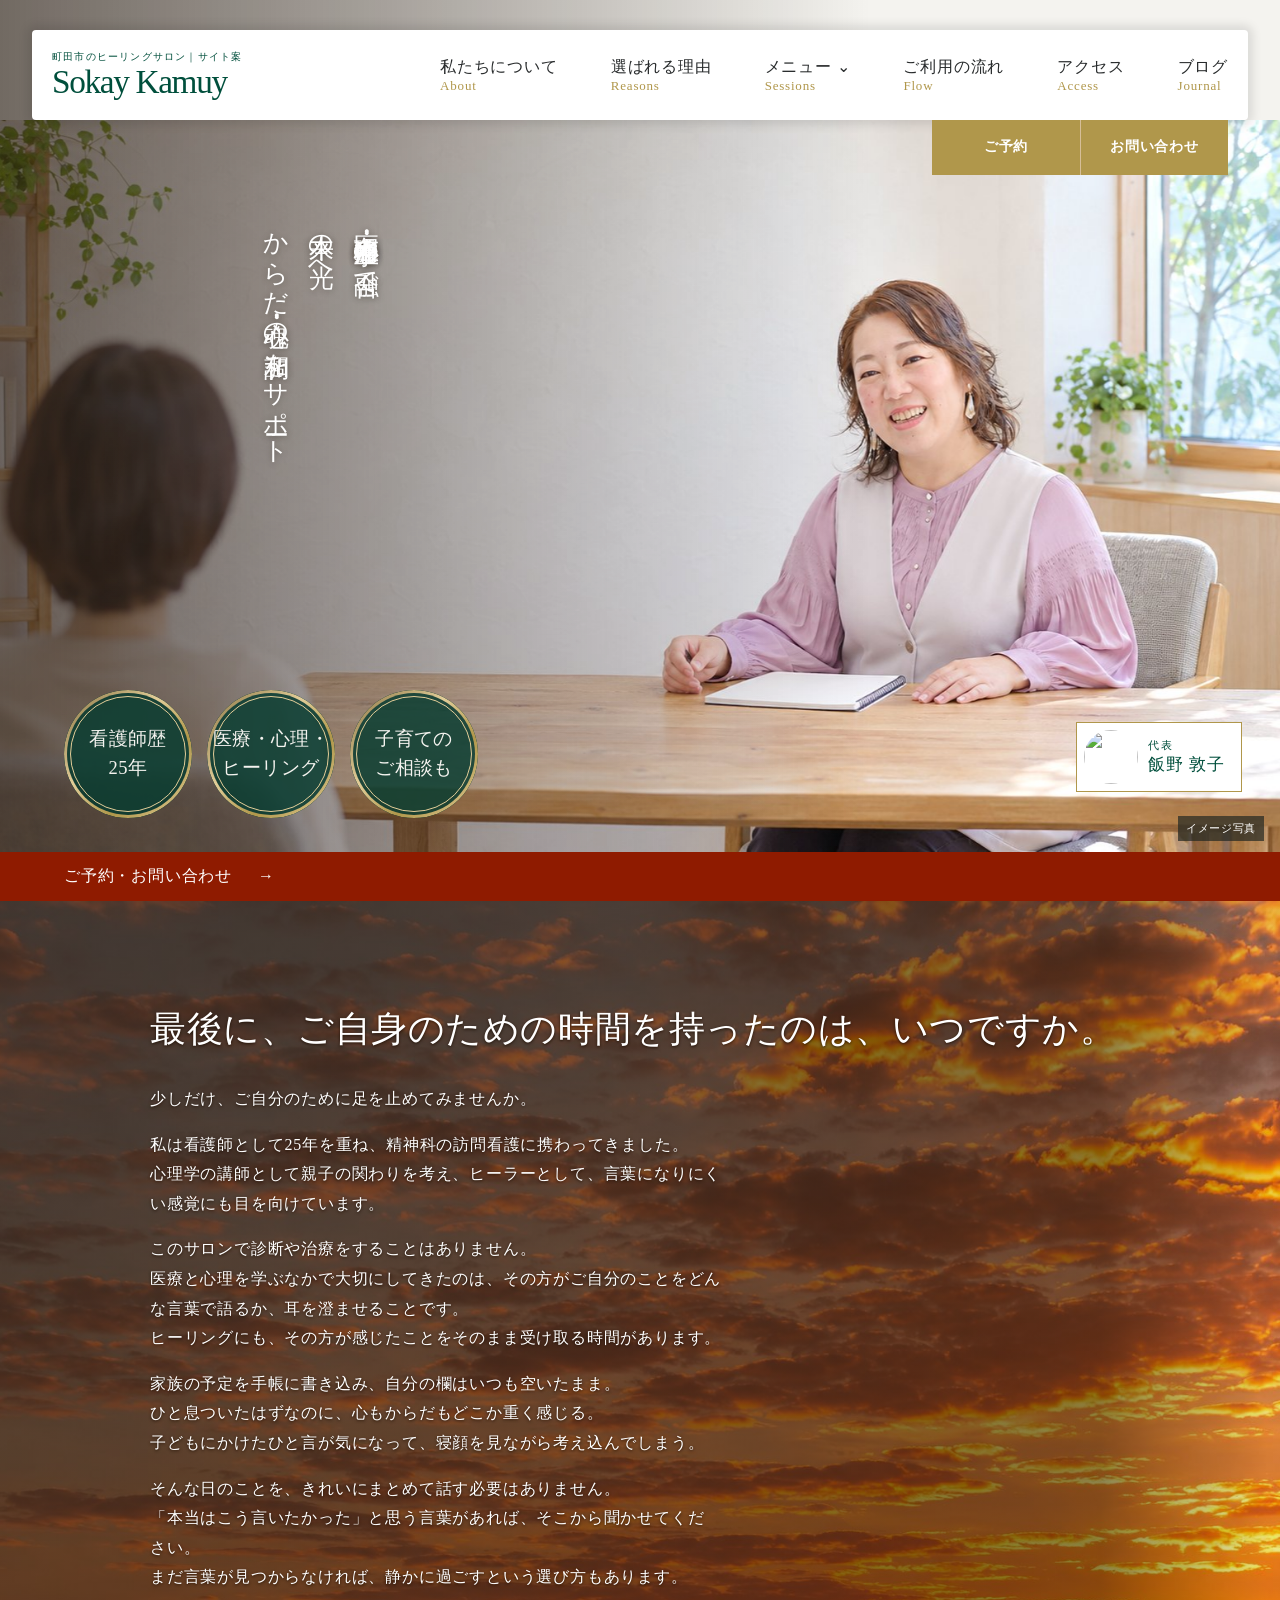
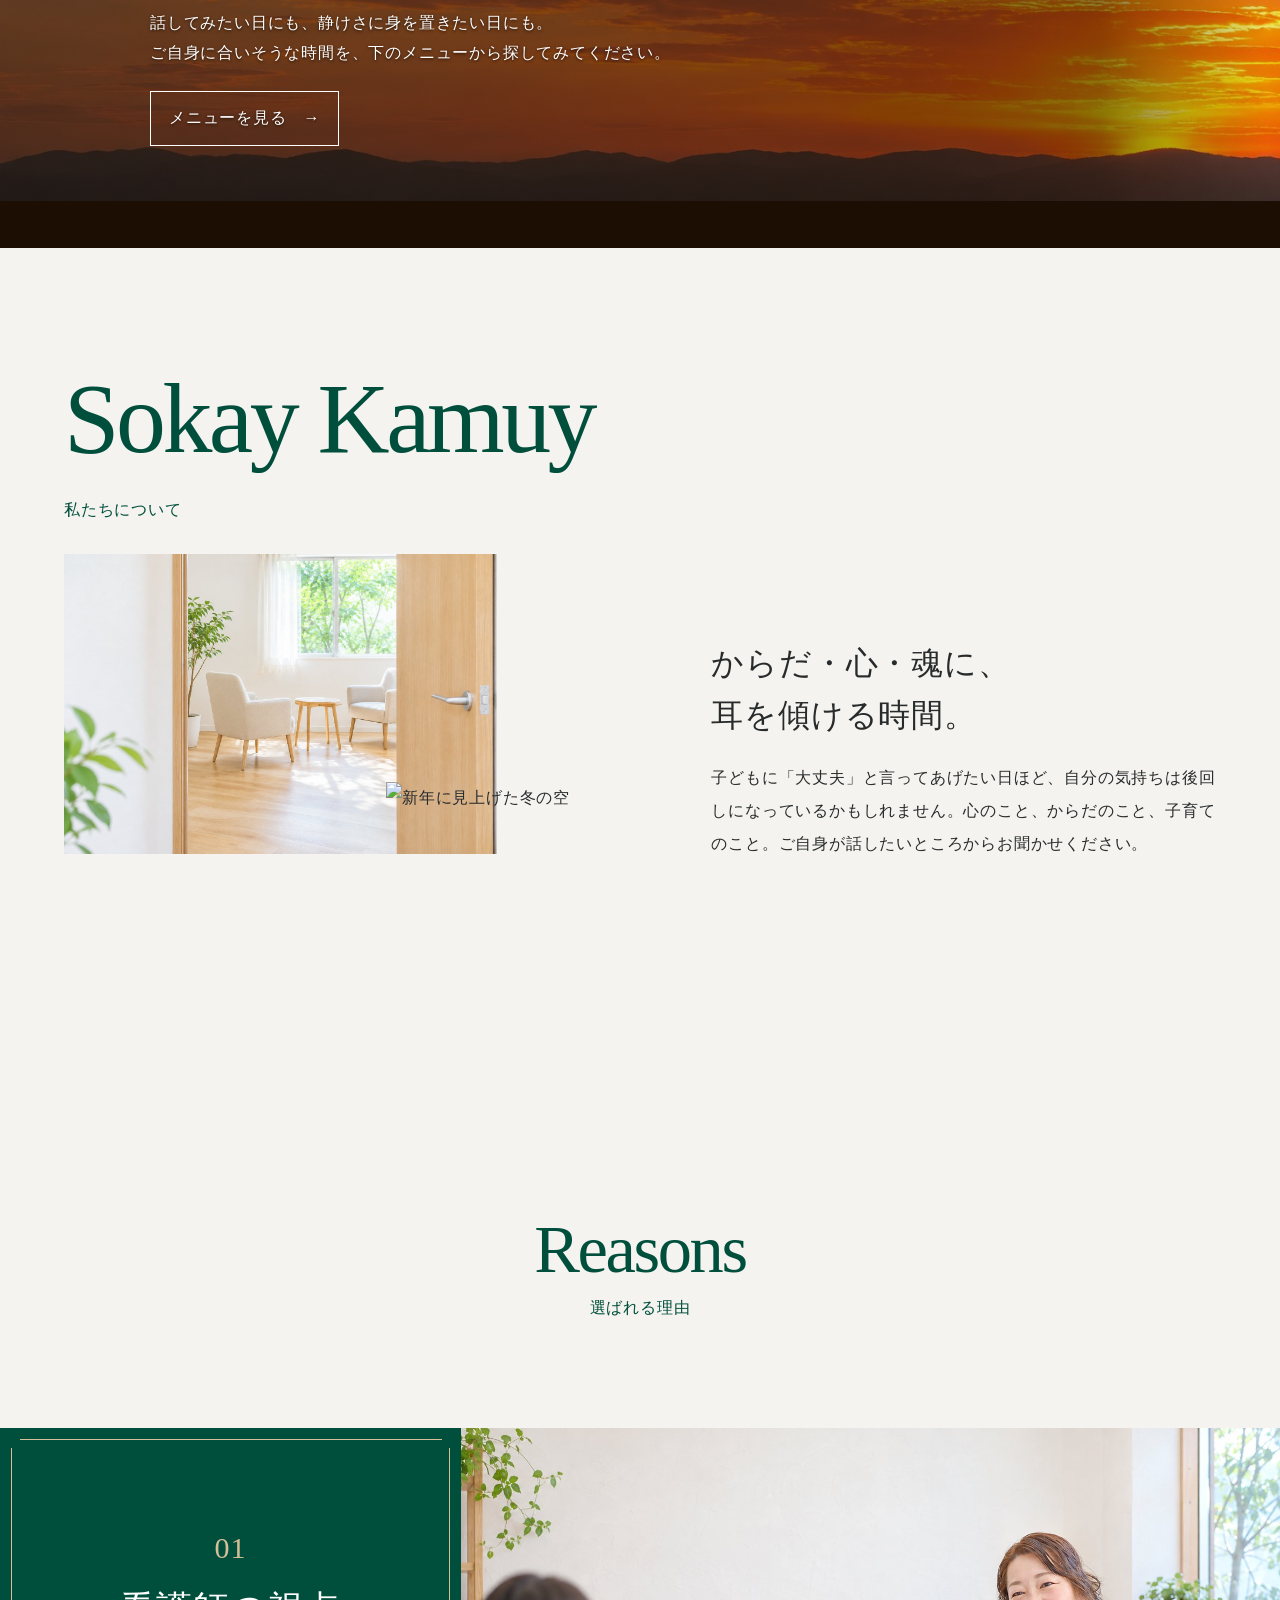
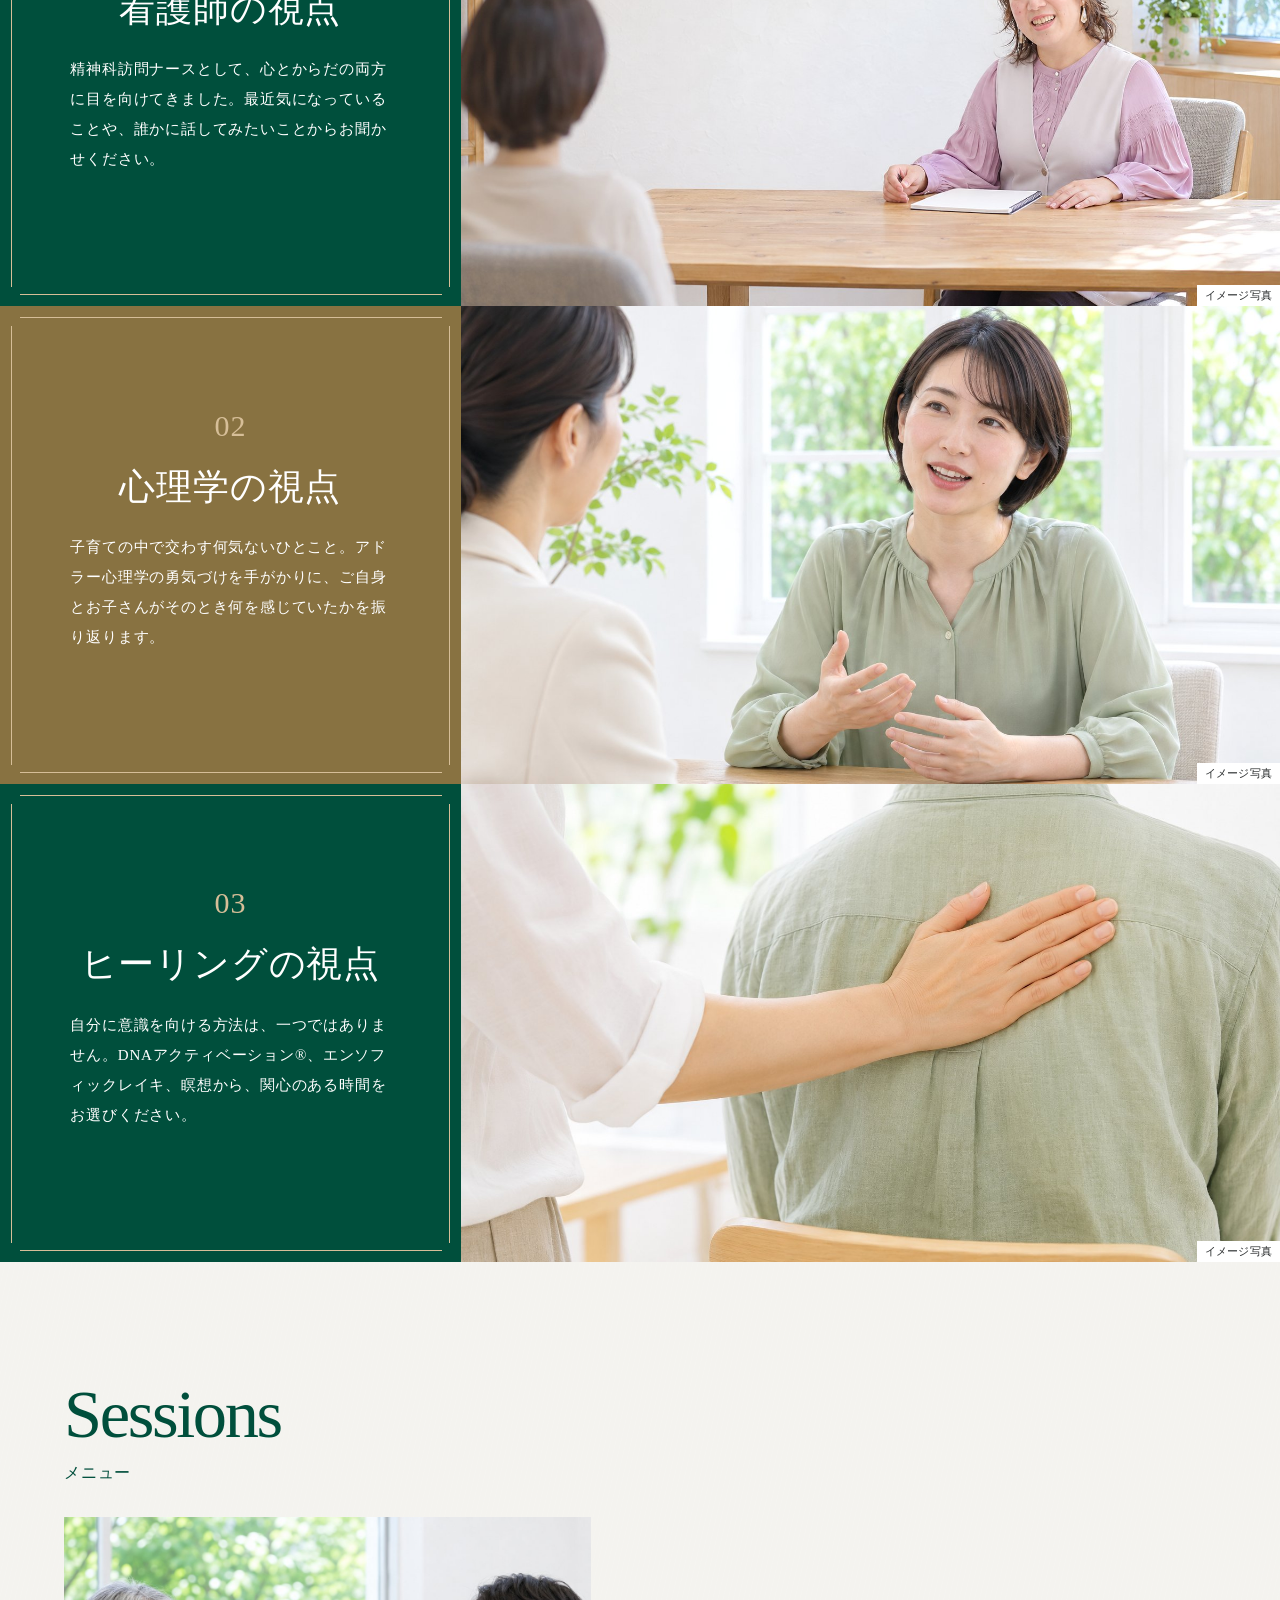
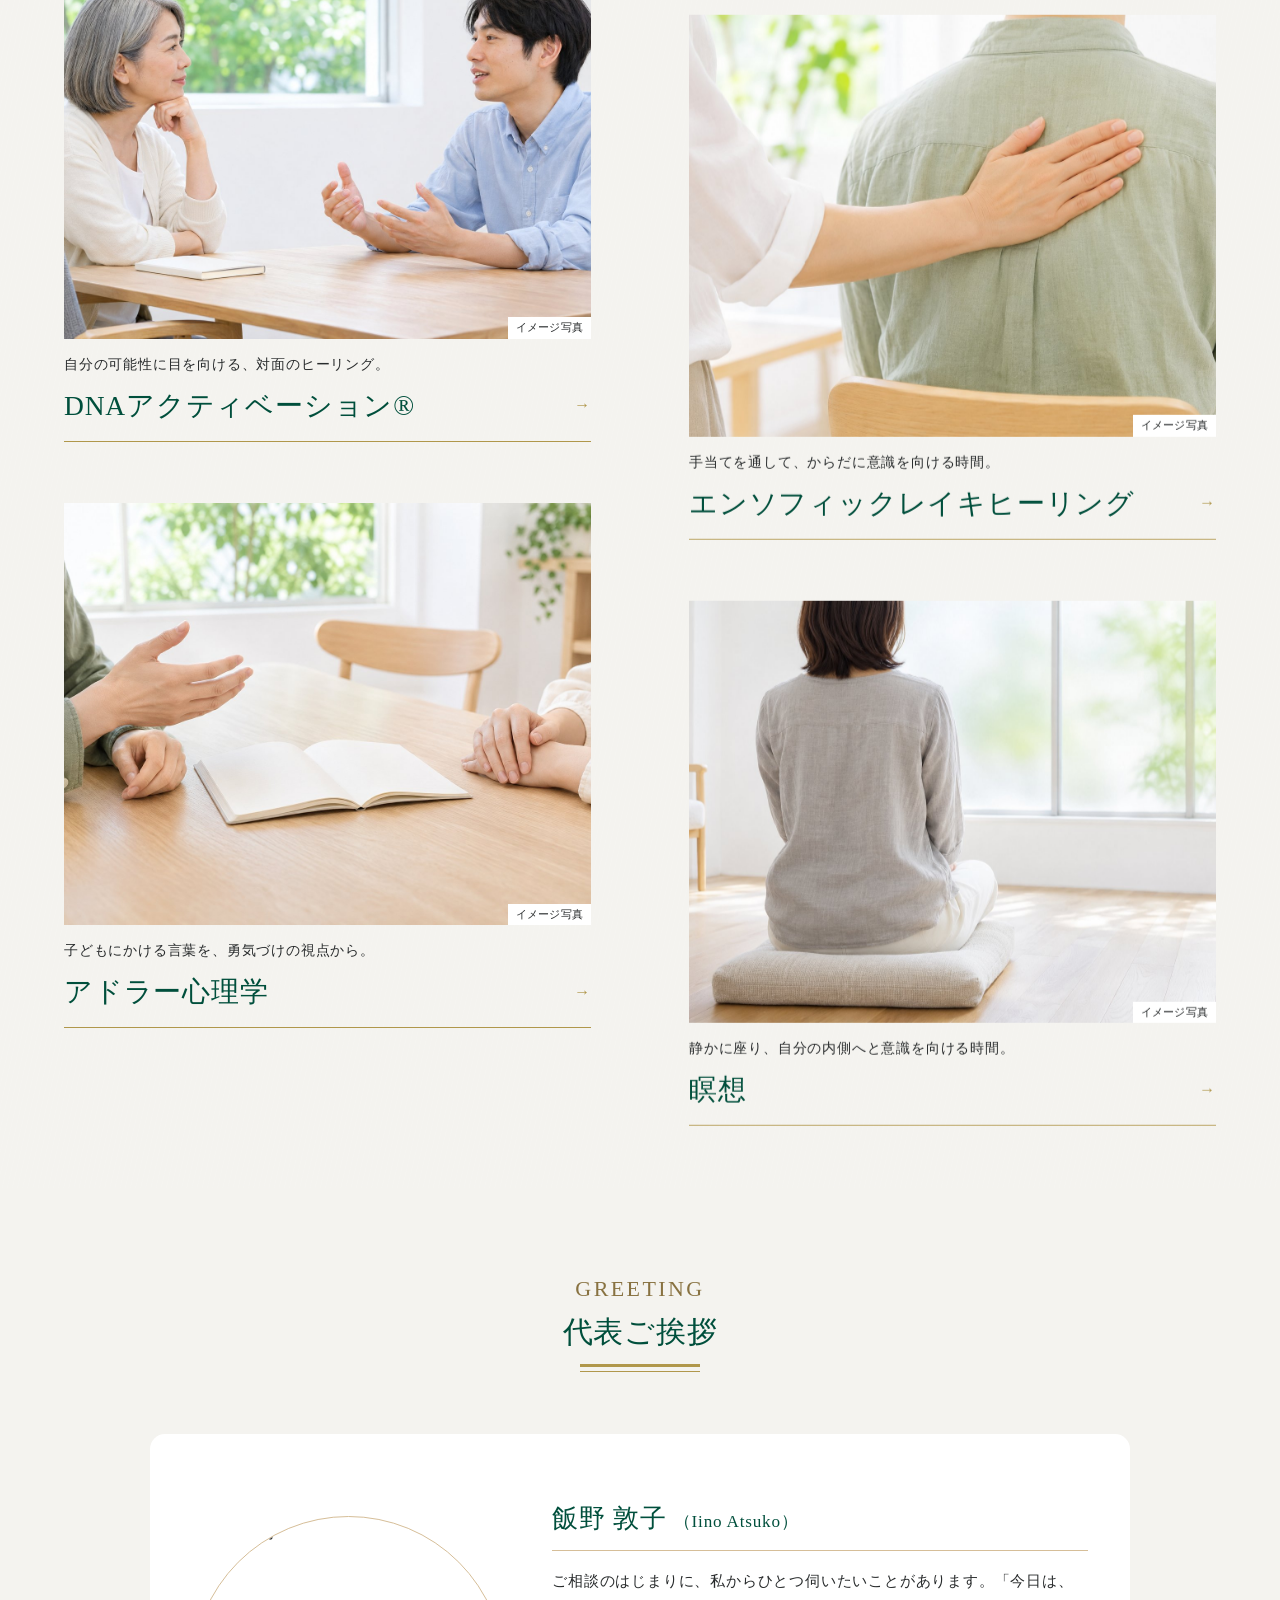
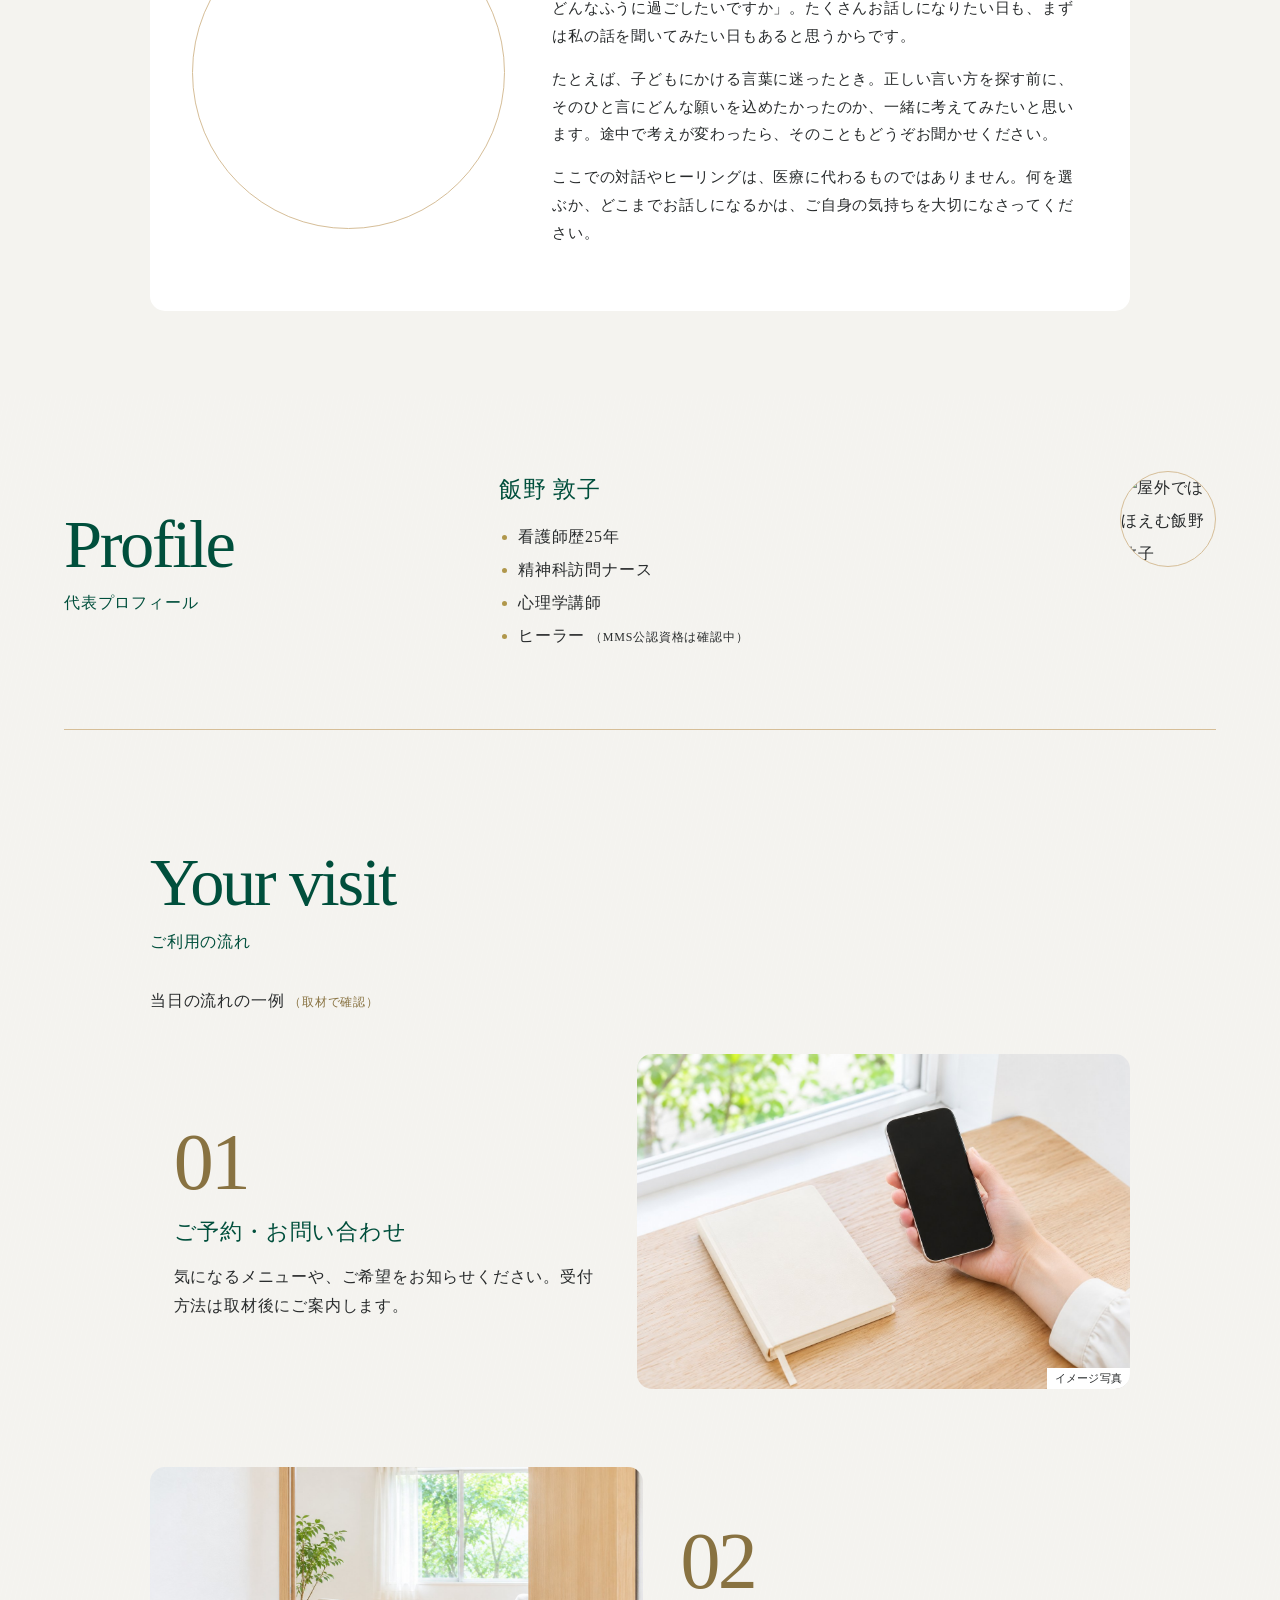
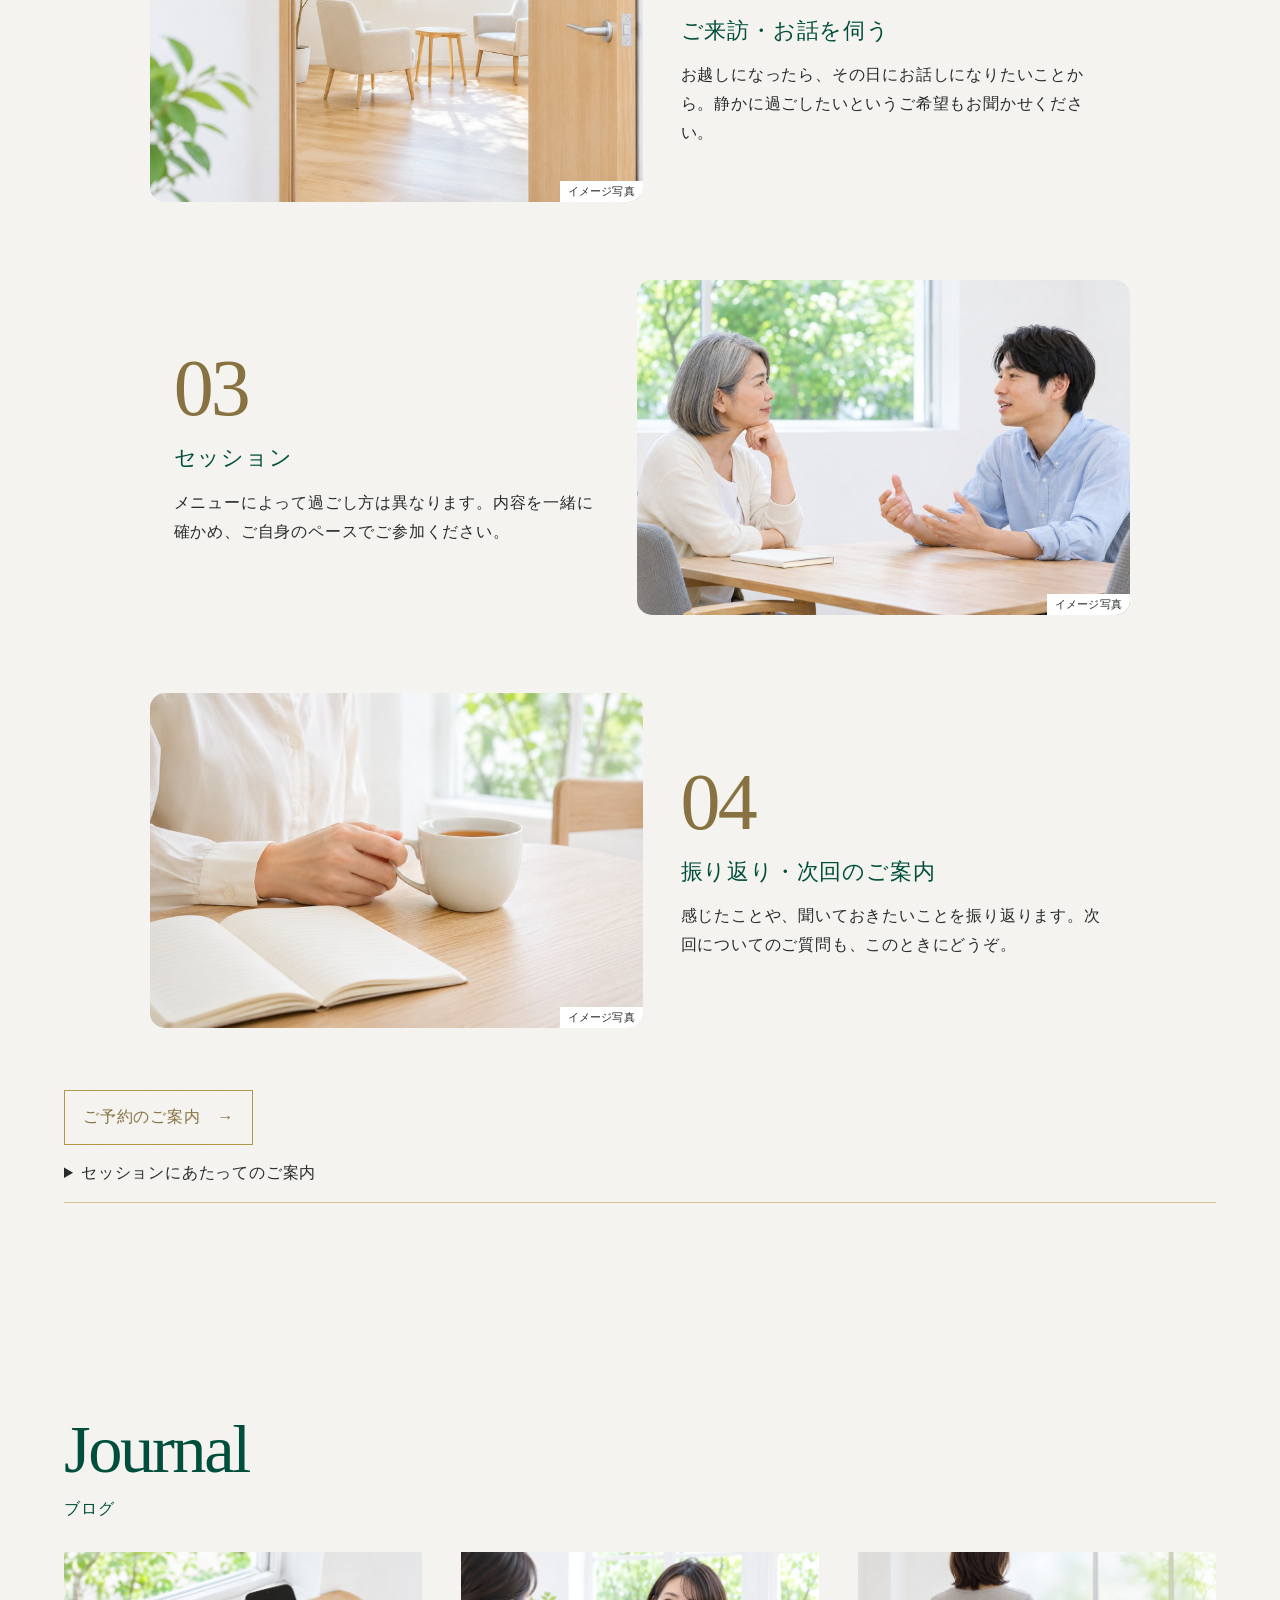
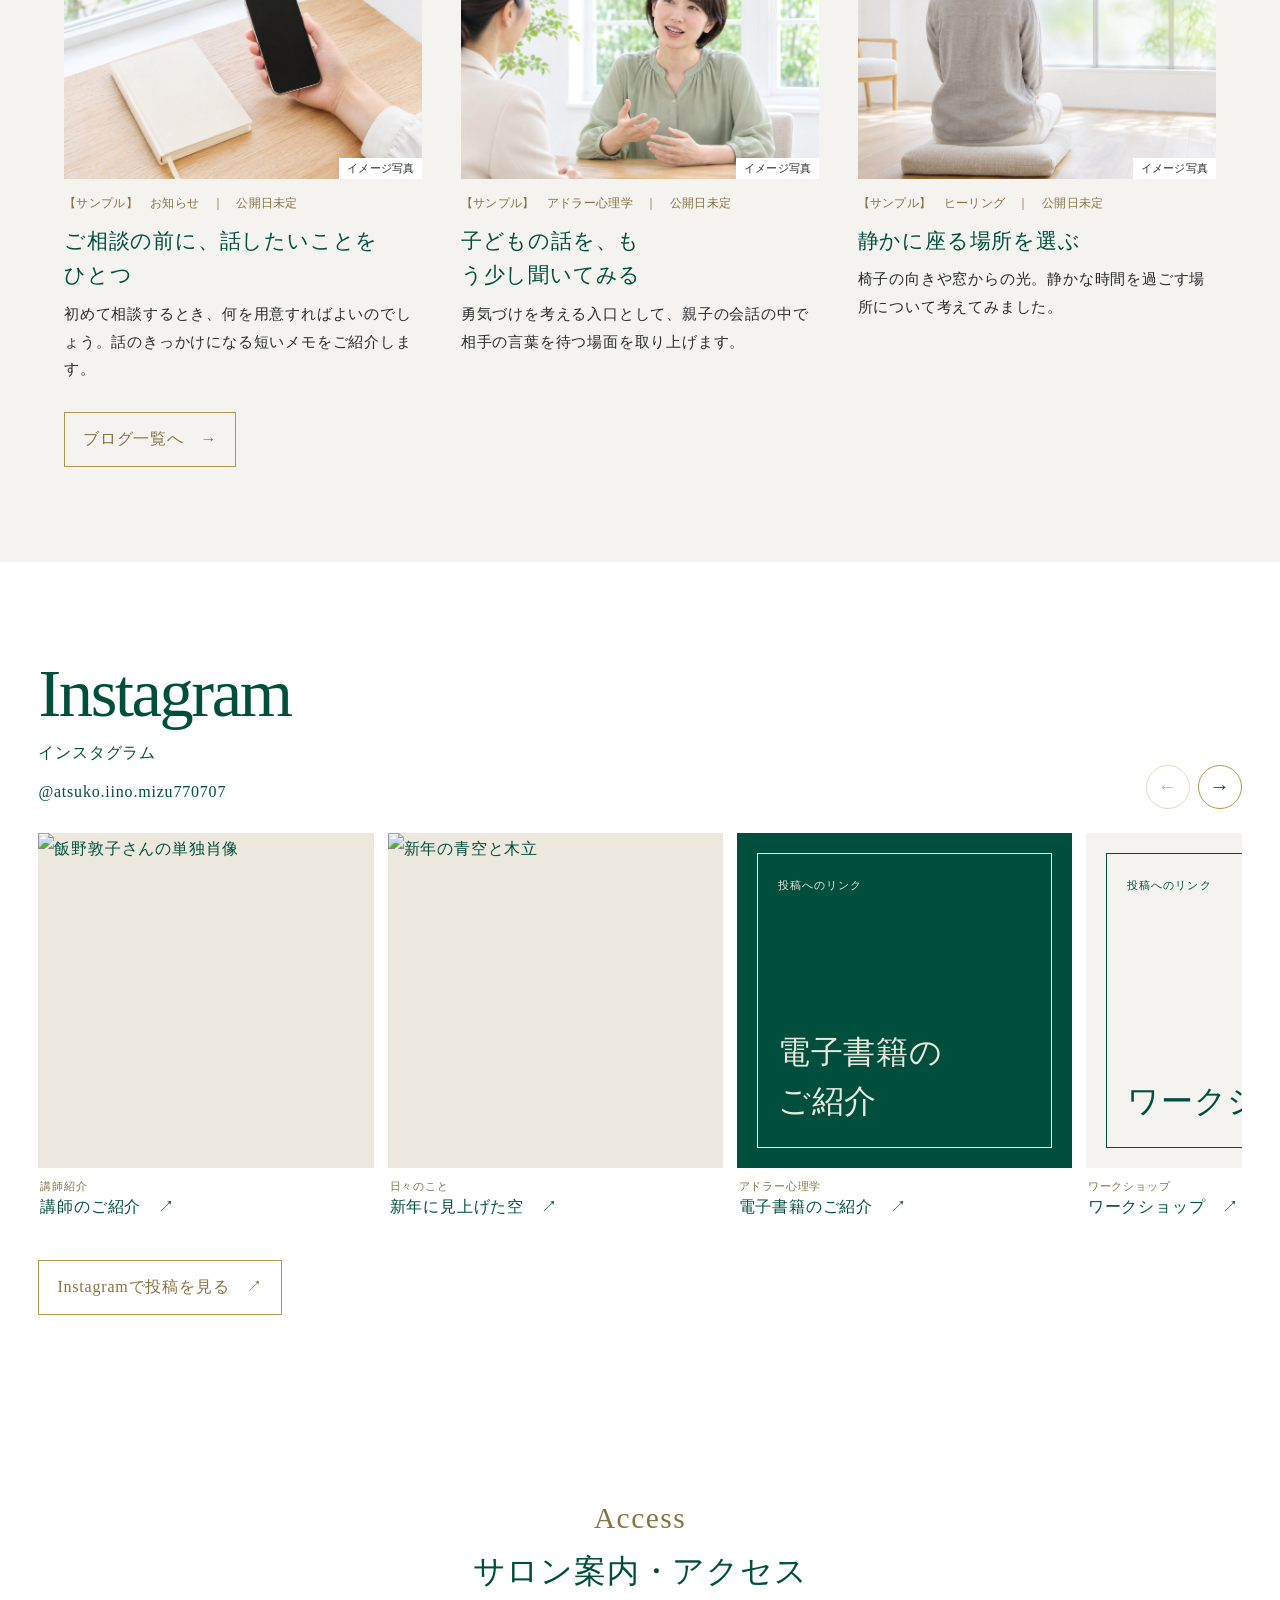
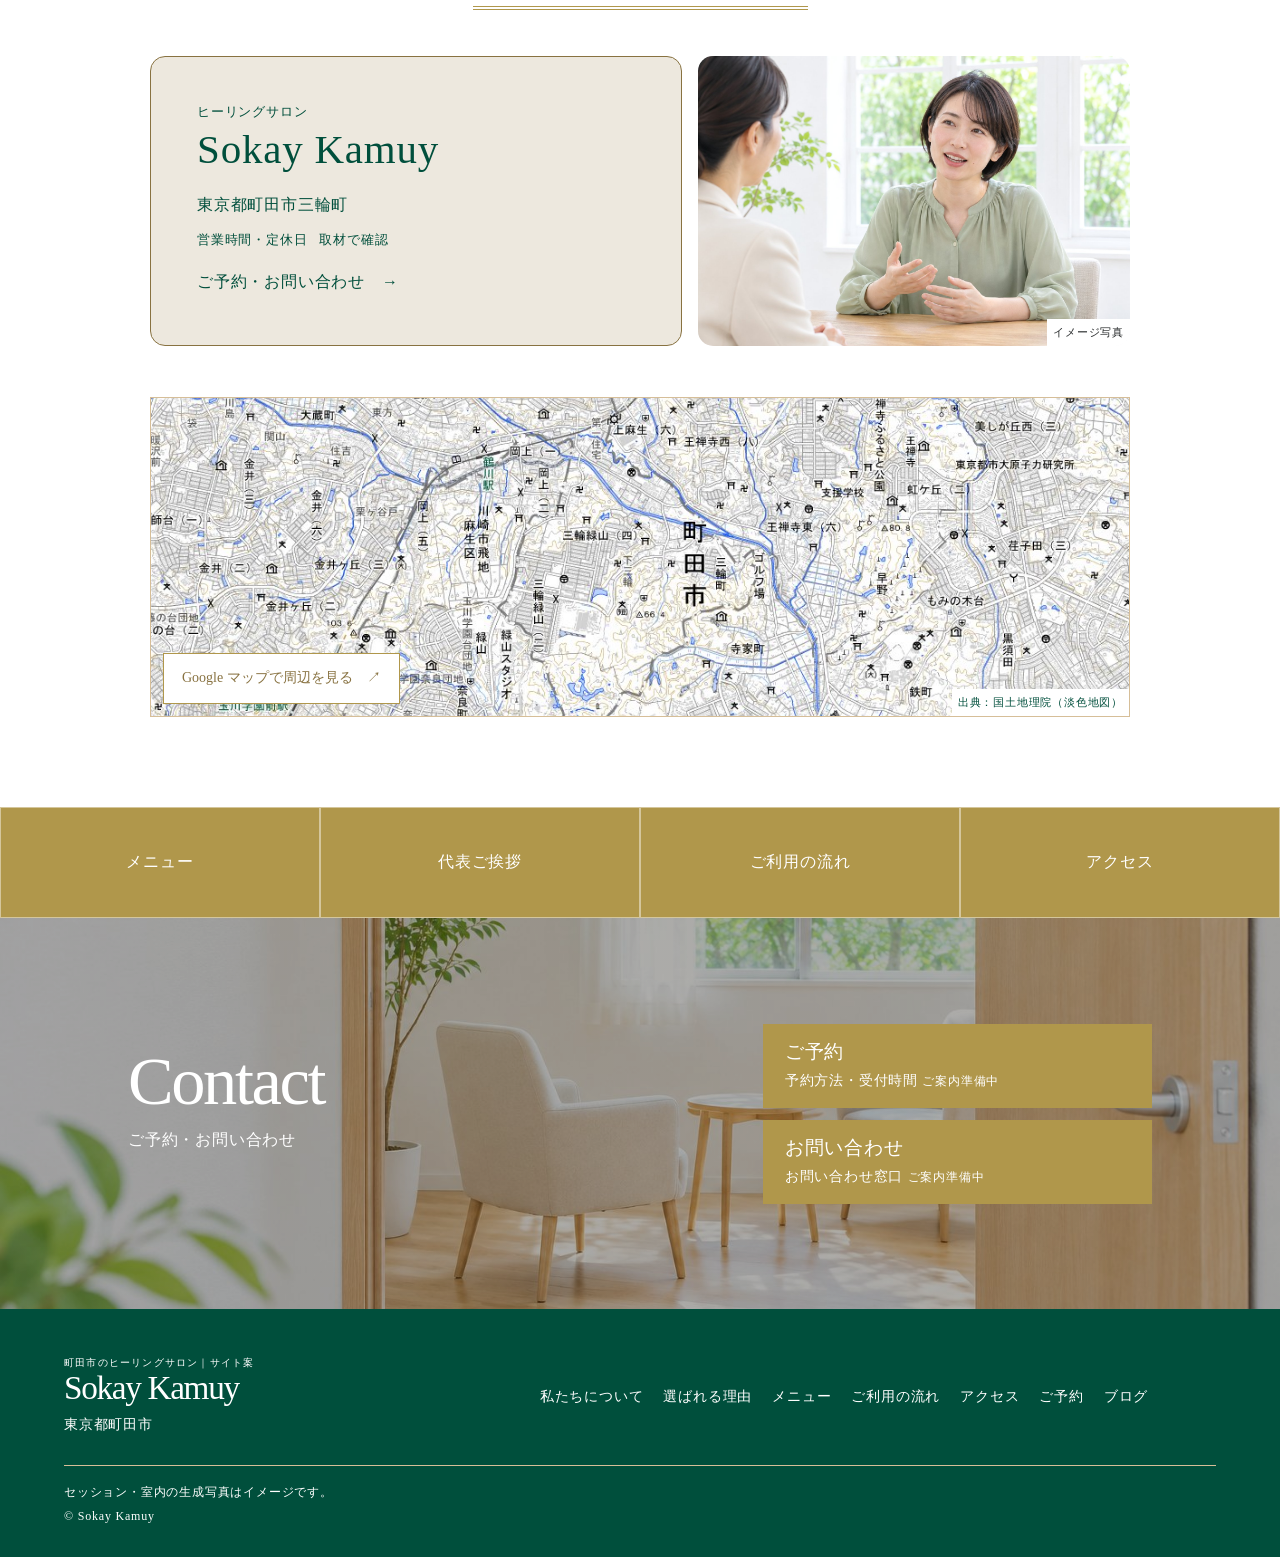
==== commit f6bd2cc2: "Restore original salon photos and update Instagram and access sections" ====
--- a/index.html
+++ b/index.html
@@ -9,13 +9,13 @@
 <details class="mobile-nav"><summary>≡ MENU</summary><nav aria-label="スマホメニュー"><a href="index.html#about">私たちについて</a><a href="index.html#reasons">選ばれる理由</a><a href="index.html#menus">メニュー</a><a href="index.html#flow">ご利用の流れ</a><a href="index.html#access">アクセス</a><a href="blog.html">ブログ</a></nav></details>
 <div class="actions"><a href="index.html#reservation">ご予約</a><a href="index.html#inquiry">お問い合わせ</a></div></header>
 <div class="scroll"><main id="main">
-<section class="hero"><picture><source media="(max-width:700px)" srcset="img/psychology.jpg"/><img alt="日中の相談室で二人が向かい合って話すイメージ写真" src="img/psychology.jpg"/></picture>
+<section class="hero"><picture><source media="(max-width:700px)" srcset="img/hero-mobile.jpg"/><img alt="飯野 敦子の提供写真を参考にした、相談の様子のイメージ写真" src="img/hero.jpg"/></picture>
 <h1><span>医療・心理・形而上学の融合で</span><span>本来の光へ</span><span>からだ・心・魂の調和をサポート</span></h1>
 <ul aria-label="サロンの特徴" class="hero-badges">
 <li><span>看護師歴<br/>25年</span></li>
 <li><span>医療・心理・<br/>ヒーリング</span></li>
 <li><span>子育ての<br/>ご相談も</span></li>
-</ul><small class="hero-credit">イメージ写真</small></section>
+</ul><small class="hero-credit">イメージ写真</small><a class="hero-owner" href="#greeting"><img alt="" height="60" src="img/profile.jpg" width="60"/><span><small>代表</small>飯野 敦子</span></a></section>
 <a class="hero-band" href="#reservation">ご予約・お問い合わせ <span>→</span></a>
 <section aria-labelledby="letter-title" class="letter">
 <div aria-hidden="true" class="letter-sky"></div>
@@ -38,16 +38,16 @@
 </section>
 <section class="about wrap" id="about"><div class="wordmark" lang="en">Sokay Kamuy</div><div class="heading"><h2>私たちについて</h2></div>
 <div class="about-layout"><div class="photos">
-<img alt="光の入る室内のイメージ写真" loading="lazy" src="img/contact-band.jpg"/><img alt="机を挟んでノートを開く二人の手元のイメージ写真" loading="lazy" src="img/discuss-notes.jpg"/></div>
+<img alt="光の入る室内のイメージ写真" loading="lazy" src="img/contact-band.jpg"/><img alt="新年に見上げた冬の空" loading="lazy" src="img/ig_20250106_01.jpg"/></div>
 <div class="bio"><h3>からだ・心・魂に、<br/>耳を傾ける時間。</h3><p>子どもに「大丈夫」と言ってあげたい日ほど、自分の気持ちは後回しになっているかもしれません。心のこと、からだのこと、子育てのこと。ご自身が話したいところからお聞かせください。</p>
 </div></div></section>
-<section class="reasons" id="reasons"><div class="heading"><span lang="en">Reasons</span><h2>選ばれる理由</h2></div><article class="reason"><div class="panel"><span class="number">01</span><h3><span>看護師の視点</span></h3><p>精神科訪問ナースとして、心とからだの両方に目を向けてきました。最近気になっていることや、誰かに話してみたいことからお聞かせください。</p></div><div class="reason-photo"><img alt="日中の相談室で二人が向かい合って話すイメージ写真" loading="lazy" src="img/psychology.jpg"/></div></article><article class="reason"><div class="panel"><span class="number">02</span><h3><span>心理学の視点</span></h3><p>子育ての中で交わす何気ないひとこと。アドラー心理学の勇気づけを手がかりに、ご自身とお子さんがそのとき何を感じていたかを振り返ります。</p></div><div class="reason-photo"><img alt="心理相談で相談者役が向かいの相手に話すイメージ写真" loading="lazy" src="img/psychology.jpg"/></div></article><article class="reason"><div class="panel"><span class="number">03</span><h3><span>ヒーリングの視点</span></h3><p>自分に意識を向ける方法は、一つではありません。DNAアクティベーション®、エンソフィックレイキ、瞑想から、関心のある時間をお選びください。</p></div><div class="reason-photo"><img alt="着衣の背中に手を添えるイメージ写真" loading="lazy" src="img/menu-reiki.jpg"/></div></article></section>
+<section class="reasons" id="reasons"><div class="heading"><span lang="en">Reasons</span><h2>選ばれる理由</h2></div><article class="reason"><div class="panel"><span class="number">01</span><h3><span>看護師の視点</span></h3><p>精神科訪問ナースとして、心とからだの両方に目を向けてきました。最近気になっていることや、誰かに話してみたいことからお聞かせください。</p></div><div class="reason-photo"><img alt="相談者の話に耳を傾ける表情のイメージ写真" loading="lazy" src="img/hero.jpg"/></div></article><article class="reason"><div class="panel"><span class="number">02</span><h3><span>心理学の視点</span></h3><p>子育ての中で交わす何気ないひとこと。アドラー心理学の勇気づけを手がかりに、ご自身とお子さんがそのとき何を感じていたかを振り返ります。</p></div><div class="reason-photo"><img alt="心理相談で相談者役が向かいの相手に話すイメージ写真" loading="lazy" src="img/psychology.jpg"/></div></article><article class="reason"><div class="panel"><span class="number">03</span><h3><span>ヒーリングの視点</span></h3><p>自分に意識を向ける方法は、一つではありません。DNAアクティベーション®、エンソフィックレイキ、瞑想から、関心のある時間をお選びください。</p></div><div class="reason-photo"><img alt="着衣の背中に手を添えるイメージ写真" loading="lazy" src="img/menu-reiki.jpg"/></div></article></section>
 <section class="wrap menu-section" id="menus"><div class="heading"><span lang="en">Sessions</span><h2>メニュー</h2></div><div class="tiles"><a class="tile" href="dna.html"><span class="tile-photo"><img alt="明るい相談室で机をはさみ、表情を見ながら話す二人のイメージ写真" loading="lazy" src="img/visit-session.jpg"/></span><p>自分の可能性に目を向ける、対面のヒーリング。</p><div><h3>DNAアクティベーション®</h3><span aria-hidden="true">→</span></div></a><a class="tile" href="reiki.html"><span class="tile-photo"><img alt="着衣の背中に一方の手を添えたイメージ" loading="lazy" src="img/menu-reiki.jpg"/></span><p>手当てを通して、からだに意識を向ける時間。</p><div><h3><span class="term">エンソフィック</span><wbr/><span class="term">レイキヒーリング</span></h3><span aria-hidden="true">→</span></div></a><a class="tile" href="adler.html"><span class="tile-photo"><img alt="ノートをはさんで話す手元のイメージ写真" loading="lazy" src="img/discuss-notes.jpg"/></span><p>子どもにかける言葉を、勇気づけの視点から。</p><div><h3>アドラー心理学</h3><span aria-hidden="true">→</span></div></a><a class="tile" href="reiki.html#meditation"><span class="tile-photo"><img alt="座布団に座って静かに過ごす一人の後ろ姿" loading="lazy" src="img/menu-meditation.jpg"/></span><p>静かに座り、自分の内側へと意識を向ける時間。</p><div><h3>瞑想</h3><span aria-hidden="true">→</span></div></a></div></section>
 <section aria-labelledby="greeting-title" class="greeting" id="greeting">
 <header class="greeting-title"><span lang="en">GREETING</span><h2 id="greeting-title">代表ご挨拶</h2></header>
 <div class="greeting-card">
 
-
+<img alt="飯野 敦子" class="greeting-photo" height="600" loading="lazy" src="img/ig-greeting.jpg" width="600"/>
 <div class="greeting-copy"><h3>飯野 敦子 <small lang="en">（Iino Atsuko）</small></h3>
 <p>ご相談のはじまりに、私からひとつ伺いたいことがあります。「今日は、どんなふうに過ごしたいですか」。たくさんお話しになりたい日も、まずは私の話を聞いてみたい日もあると思うからです。</p>
 <p>たとえば、子どもにかける言葉に迷ったとき。正しい言い方を探す前に、そのひと言にどんな願いを込めたかったのか、一緒に考えてみたいと思います。途中で考えが変わったら、そのこともどうぞお聞かせください。</p>
@@ -57,7 +57,7 @@
 </section>
 <section aria-labelledby="profile-title" class="profile wrap" id="profile">
 <div class="heading"><span lang="en">Profile</span><h2 id="profile-title">代表プロフィール</h2></div>
-<div class="profile-details"><h3>飯野 敦子</h3>
+<div class="profile-details"><img alt="屋外でほほえむ飯野敦子" class="profile-small" height="96" loading="lazy" src="img/profile.jpg" width="96"/><h3>飯野 敦子</h3>
 <ul><li>看護師歴25年</li><li>精神科訪問ナース</li><li>心理学講師</li><li>ヒーラー <small>（MMS公認資格は確認中）</small></li></ul>
 </div>
 </section>
@@ -65,11 +65,10 @@
 <details class="notes"><summary>セッションにあたってのご案内</summary><p>本セッションは、治療や症状の改善を目的とした医療行為ではありません。セッションの効果には個人差があり、特定の効果や結果を保証するものではありません。</p><details><summary>DNAアクティベーション®の参加条件</summary><p>対面のみで、遠隔・オンラインではお受けいただけません。施術はMMS認定の公認ヒーラーに限られます。16歳未満の方はお受けいただけません。16歳以上の未成年の方には保護者の同意書が必要です。</p>
 <p>DNAアクティベーション®はモダンミステリースクールの登録商標です。</p>
 </details></details></section>
-<section class="wrap journal" id="journal"><div class="heading"><span lang="en">Journal</span><h2>ブログ</h2></div><div class="journal-grid"><a class="journal-card" href="post-sample.html#first-visit" id="card-first-visit"><span class="journal-photo"><img alt="" loading="lazy" src="img/visit-planner.jpg"/></span><span class="entry-meta">【サンプル】　お知らせ　｜　公開日未定</span><h3>ご相談の前に、話したいことをひとつ</h3><p>初めて相談するとき、何を用意すればよいのでしょう。話のきっかけになる短いメモをご紹介します。</p></a><a class="journal-card" href="post-sample.html#encouragement" id="card-encouragement"><span class="journal-photo"><img alt="" loading="lazy" src="img/psychology.jpg"/></span><span class="entry-meta">【サンプル】　アドラー心理学　｜　公開日未定</span><h3>子どもの話を、もう少し聞いてみる</h3><p>勇気づけを考える入口として、親子の会話の中で相手の言葉を待つ場面を取り上げます。</p></a><a class="journal-card" href="post-sample.html#quiet-time" id="card-quiet-time"><span class="journal-photo"><img alt="" loading="lazy" src="img/menu-meditation.jpg"/></span><span class="entry-meta">【サンプル】　ヒーリング　｜　公開日未定</span><h3>静かに座る場所を選ぶ</h3><p>椅子の向きや窓からの光。静かな時間を過ごす場所について考えてみました。</p></a></div><a class="button" href="blog.html">ブログ一覧へ　→</a></section><section class="social" id="instagram"><div class="wrap"><div class="heading"><span lang="en">Instagram</span><h2>インスタグラム</h2></div><p class="ig-account">@atsuko.iino.mizu770707</p><div class="ig-grid"><a aria-label="電子書籍のご紹介のInstagram投稿を新しいタブで開く" class="ig-tile" href="https://www.instagram.com/atsuko.iino.mizu770707/p/DLAS5X0SfOT/" rel="noopener noreferrer" target="_blank"><span lang="en">Instagram</span><small>電子書籍のご紹介</small></a><a aria-label="講師のご紹介のInstagram投稿を新しいタブで開く" class="ig-tile" href="https://www.instagram.com/atsuko.iino.mizu770707/p/DQULCT_EnTb/" rel="noopener noreferrer" target="_blank"><span lang="en">Instagram</span><small>講師のご紹介</small></a><a aria-label="ワークショップのInstagram投稿を新しいタブで開く" class="ig-tile" href="https://www.instagram.com/atsuko.iino.mizu770707/p/DRE-sPjkgtB/" rel="noopener noreferrer" target="_blank"><span lang="en">Instagram</span><small>ワークショップ</small></a><a aria-label="新年の冬空のInstagram投稿を新しいタブで開く" class="ig-tile" href="https://www.instagram.com/atsuko.iino.mizu770707/p/DEeNM2-yLnL/" rel="noopener noreferrer" target="_blank"><span lang="en">Instagram</span><small>新年の冬空</small></a><a aria-label="ヒーリングの活動のInstagram投稿を新しいタブで開く" class="ig-tile" href="https://www.instagram.com/atsuko.iino.mizu770707/p/DRgJKi1En65/" rel="noopener noreferrer" target="_blank"><span lang="en">Instagram</span><small>ヒーリングの活動</small></a><a aria-label="サロンの投稿のInstagram投稿を新しいタブで開く" class="ig-tile" href="https://www.instagram.com/atsuko.iino.mizu770707/p/Dfrf4hSSXcl/" rel="noopener noreferrer" target="_blank"><span lang="en">Instagram</span><small>サロンの投稿</small></a></div><a class="button" href="https://www.instagram.com/atsuko.iino.mizu770707/" rel="noopener noreferrer" target="_blank">Instagramをフォローする　↗</a></div></section><section class="wrap salon-access" id="access"><div class="heading"><span lang="en">Access</span><h2>アクセス</h2></div>
-
+<section class="wrap journal" id="journal"><div class="heading"><span lang="en">Journal</span><h2>ブログ</h2></div><div class="journal-grid"><a class="journal-card" href="post-sample.html#first-visit" id="card-first-visit"><span class="journal-photo"><img alt="" loading="lazy" src="img/visit-planner.jpg"/></span><span class="entry-meta">【サンプル】　お知らせ　｜　公開日未定</span><h3>ご相談の前に、話したいことをひとつ</h3><p>初めて相談するとき、何を用意すればよいのでしょう。話のきっかけになる短いメモをご紹介します。</p></a><a class="journal-card" href="post-sample.html#encouragement" id="card-encouragement"><span class="journal-photo"><img alt="" loading="lazy" src="img/psychology.jpg"/></span><span class="entry-meta">【サンプル】　アドラー心理学　｜　公開日未定</span><h3>子どもの話を、もう少し聞いてみる</h3><p>勇気づけを考える入口として、親子の会話の中で相手の言葉を待つ場面を取り上げます。</p></a><a class="journal-card" href="post-sample.html#quiet-time" id="card-quiet-time"><span class="journal-photo"><img alt="" loading="lazy" src="img/menu-meditation.jpg"/></span><span class="entry-meta">【サンプル】　ヒーリング　｜　公開日未定</span><h3>静かに座る場所を選ぶ</h3><p>椅子の向きや窓からの光。静かな時間を過ごす場所について考えてみました。</p></a></div><a class="button" href="blog.html">ブログ一覧へ　→</a></section><section class="social" id="instagram"><div class="social-inner"><div class="social-head"><div><div class="heading"><span lang="en">Instagram</span><h2>インスタグラム</h2></div><a class="social-handle" href="https://www.instagram.com/atsuko.iino.mizu770707/" rel="noopener noreferrer" target="_blank">@atsuko.iino.mizu770707</a></div><div class="social-controls"><button aria-controls="social-posts" aria-label="前の投稿" type="button">←</button><button aria-controls="social-posts" aria-label="次の投稿" type="button">→</button></div></div><ul aria-label="飯野敦子さんのInstagram投稿" class="social-track" id="social-posts"><li><a class="social-post style-portrait" href="https://www.instagram.com/atsuko.iino.mizu770707/p/DQULCT_EnTb/" rel="noopener noreferrer" target="_blank"><div class="social-image"><img alt="飯野敦子さんの単独肖像" loading="lazy" src="img/ig-greeting.jpg"/></div><div class="social-description"><small>講師紹介</small><span>講師のご紹介　↗</span></div></a></li><li><a class="social-post style-sky" href="https://www.instagram.com/atsuko.iino.mizu770707/p/DEeNM2-yLnL/" rel="noopener noreferrer" target="_blank"><div class="social-image"><img alt="新年の青空と木立" loading="lazy" src="img/ig_20250106_01.jpg"/></div><div class="social-description"><small>日々のこと</small><span>新年に見上げた空　↗</span></div></a></li><li><a class="social-post style-book" href="https://www.instagram.com/atsuko.iino.mizu770707/p/DLAS5X0SfOT/" rel="noopener noreferrer" target="_blank"><div class="social-image"><div class="social-type"><small>投稿へのリンク</small><strong>電子書籍の<br/>ご紹介</strong></div></div><div class="social-description"><small>アドラー心理学</small><span>電子書籍のご紹介　↗</span></div></a></li><li><a class="social-post style-event" href="https://www.instagram.com/atsuko.iino.mizu770707/p/DRE-sPjkgtB/" rel="noopener noreferrer" target="_blank"><div class="social-image"><div class="social-type"><small>投稿へのリンク</small><strong>ワークショップ</strong></div></div><div class="social-description"><small>ワークショップ</small><span>ワークショップ　↗</span></div></a></li><li><a class="social-post style-healing" href="https://www.instagram.com/atsuko.iino.mizu770707/p/DRgJKi1En65/" rel="noopener noreferrer" target="_blank"><div class="social-image"><div class="social-type"><small>投稿へのリンク</small><strong>ヒーリングの<br/>活動</strong></div></div><div class="social-description"><small>ヒーリング</small><span>ヒーリングの活動　↗</span></div></a></li><li><a class="social-post style-journal" href="https://www.instagram.com/atsuko.iino.mizu770707/p/Dfrf4hSSXcl/" rel="noopener noreferrer" target="_blank"><div class="social-image"><div class="social-type"><small>投稿へのリンク</small><strong>サロンの投稿</strong></div></div><div class="social-description"><small>サロン便り</small><span>サロンの投稿　↗</span></div></a></li></ul><a class="button" href="https://www.instagram.com/atsuko.iino.mizu770707/" rel="noopener noreferrer" target="_blank">Instagramで投稿を見る　↗</a></div></section><section class="salon-access access-feature" id="access"><div class="heading"><span lang="en">Access</span><h2>サロン案内・アクセス</h2></div>
 <div class="access-content" data-location="東京都町田市三輪町">
-<dl class="access-table"><dt>所在地</dt><dd class="location-text">東京都町田市三輪町</dd><dt>営業時間</dt><dd>取材で確認</dd><dt>定休日</dt><dd>取材で確認</dd><dt>ご予約</dt><dd>取材で確認</dd></dl>
-<div class="map-box"><div class="map-invitation"><span>周辺地図</span><p class="location-text">東京都町田市三輪町</p><button class="button" type="button">Google マップを表示　↗</button></div><a class="map-credit" href="https://maps.gsi.go.jp/development/ichiran.html#pale" rel="noopener noreferrer" target="_blank">出典：国土地理院（淡色地図）</a><iframe hidden="" loading="lazy" referrerpolicy="no-referrer" title="サロン周辺のGoogle マップ"></iframe></div>
+<div class="access-pair"><div class="salon-facts"><h3><small>ヒーリングサロン</small>Sokay Kamuy</h3><p class="location-text">東京都町田市三輪町</p><dl><dt>営業時間・定休日</dt><dd>取材で確認</dd></dl><a href="#reservation">ご予約・お問い合わせ　→</a></div><figure class="access-scene"><img alt="窓辺で向かい合い、話を聴く二人" loading="lazy" src="img/psychology.jpg"/><figcaption>イメージ写真</figcaption></figure></div>
+<div class="map-box"><div class="map-invitation"><button class="button" type="button">Google マップで周辺を見る　↗</button></div><a class="map-credit" href="https://maps.gsi.go.jp/development/ichiran.html#pale" rel="noopener noreferrer" target="_blank">出典：国土地理院（淡色地図）</a><iframe hidden="" loading="lazy" referrerpolicy="no-referrer" title="サロン周辺のGoogle マップ"></iframe></div>
 </div></section><nav aria-label="サロンのご案内" class="contact-links"><a href="#menus">メニュー</a><a href="#greeting">代表ご挨拶</a><a href="#flow">ご利用の流れ</a><a href="#access">アクセス</a></nav>
 <section class="contact"><div class="wrap"><div><div class="heading"><span lang="en">Contact</span><h2>ご予約・お問い合わせ</h2></div></div><div class="contact-options"><div><h3 id="reservation">ご予約</h3><p>予約方法・受付時間 <small>ご案内準備中</small></p></div><div><h3 id="inquiry">お問い合わせ</h3><p>お問い合わせ窓口 <small>ご案内準備中</small></p></div></div></div></section>
 </main>
@@ -116,4 +115,20 @@
   access.querySelector(".map-invitation").hidden = true;
   frame.focus();
 }, {once: true});
+
+const track = document.querySelector(".social-track");
+const [previousPost, nextPost] = document.querySelectorAll(".social-controls button");
+function updatePostButtons() {
+  previousPost.disabled = track.scrollLeft < 2;
+  nextPost.disabled = track.scrollLeft + track.clientWidth >= track.scrollWidth - 2;
+}
+[previousPost, nextPost].forEach((button, index) => {
+  button.addEventListener("click", () => {
+    const step = track.children[1].offsetLeft - track.children[0].offsetLeft;
+    track.scrollBy({left: (index ? 1 : -1) * step, behavior: matchMedia("(prefers-reduced-motion: reduce)").matches ? "instant" : "smooth"});
+  });
+});
+track.addEventListener("scroll", updatePostButtons, {passive:true});
+window.addEventListener("resize", updatePostButtons);
+updatePostButtons();
 </script></body></html>
--- a/css/style.css
+++ b/css/style.css
@@ -375,3 +375,52 @@
 .hero img {object-position:65% 32%}
 @media(max-width:700px){.hero img {object-position:55% 50%}}
 .detail-lead img[src$="visit-session.jpg"] {object-position:50% 15%}
+
+.hero .hero-owner {position:absolute;right:3%;bottom:7%;z-index:2;display:flex;gap:10px;align-items:center;background:var(--white);color:var(--green);padding:7px 16px 7px 7px;border:1px solid var(--gold);line-height:1.4}
+.hero .hero-owner img {width:54px;height:54px;border-radius:50%;object-fit:cover}
+.hero-owner span{font-size:17px}.hero-owner small{display:block;font-size:11px;letter-spacing:.12em}
+.greeting-card:has(.greeting-photo){min-height:0}
+@media(min-width:701px){.greeting-card:has(.greeting-photo){grid-template-columns:35% 1fr;gap:5.2%}}
+.social-inner {width:min(94%,1260px);margin:auto}
+.social-head{display:flex;align-items:end;justify-content:space-between;gap:16px;margin-bottom:24px}
+.social-handle{font:16px var(--en);color:var(--green)}
+.social-controls{display:flex;gap:8px}
+.social-controls button{width:44px;height:44px;border:1px solid var(--gold);background:var(--white);color:var(--green);border-radius:50%;font-size:20px;cursor:pointer}
+.social-controls button:disabled{opacity:.35;cursor:default}
+.social-track{list-style:none;position:relative;display:flex;gap:14px;margin:0;padding:0 1px 10px;overflow-x:auto;scroll-snap-type:x mandatory;scrollbar-width:thin;scrollbar-color:var(--gold) var(--paper)}
+.social-track li{flex:0 0 27.9%;scroll-snap-align:start;min-width:0}
+.social-post{display:block;color:var(--green);text-decoration:none}
+.social-image{position:relative;overflow:hidden;aspect-ratio:1;background:var(--table-head)}
+.social-image img{width:100%;height:100%;object-fit:cover}
+.style-portrait img{object-position:50% 36%}
+.social-description{padding:10px 2px;line-height:1.55}
+.social-description small,.social-description span{display:block}.social-description small{color:var(--ochre);font-size:11px}
+.social-type{display:flex;flex-direction:column;justify-content:space-between;position:absolute;inset:6%;border:1px solid currentColor;padding:6%;color:var(--green)}
+.social-type small{font-size:11px;letter-spacing:.1em}
+.social-type strong{font:500 clamp(21px,2.5vw,37px)/1.55 var(--jp)}
+.style-book .social-image,.style-journal .social-image{background:var(--green)}.style-book .social-type,.style-journal .social-type{color:var(--table-head)}
+.style-event .social-image{background:var(--paper)}
+.social-inner>.button{margin-top:20px}
+.access-feature{max-width:none;width:100%;padding:clamp(64px,7vw,110px) 0;background:var(--white)}
+.access-feature .heading{text-align:center;margin:0 auto 46px}
+.access-feature .heading>span{font:400 clamp(21px,2.3vw,32px)/1.3 var(--en);letter-spacing:.05em;color:var(--ochre)}
+.access-feature .heading h2{display:table;margin:8px auto 0;padding-bottom:8px;border-bottom:4px double var(--gold);font-size:clamp(24px,2.5vw,34px);color:var(--green)}
+.access-content{width:min(90%,980px);margin:auto}
+.access-pair{display:grid;grid-template-columns:1.23fr 1fr;gap:16px}
+.salon-facts,.access-scene{margin:0;border-radius:15px;overflow:hidden}
+.salon-facts{padding:clamp(25px,3.6vw,53px);border:1px solid var(--ochre);background:var(--table-head);color:var(--green);align-content:center}
+.salon-facts h3{margin:0 0 16px;font:400 clamp(28px,3.2vw,42px)/1.18 var(--en)}
+.salon-facts h3 small{display:block;margin-bottom:4px;font:13px var(--jp)}
+.salon-facts dl{display:flex;gap:12px;flex-wrap:wrap;font-size:13px;margin:5px 0 12px}
+.salon-facts a{color:var(--green);text-underline-offset:4px}
+.access-scene{position:relative;min-height:220px}
+.access-scene img{position:absolute;width:100%;height:100%;object-fit:cover;object-position:55% 34%}
+.access-scene figcaption{position:absolute;bottom:0;right:0;padding:2px 6px;font-size:11px;background:var(--white)}
+.access-feature .map-box{margin-top:clamp(24px,4vw,58px);height:clamp(240px,25vw,320px);align-items:end;justify-items:start}
+.access-feature .map-box .map-invitation{background:none;border:0;padding:12px}
+@media(max-width:700px){
+.hero .hero-owner{bottom:calc(3% + 98px);right:4%;padding:4px 10px 4px 4px;gap:7px}
+.hero .hero-owner img{width:36px;height:36px}.hero-owner span{font-size:14px}.hero-owner small{font-size:9px}
+.social-inner{width:90%}.social-track li{flex-basis:78%}
+.access-pair{grid-template-columns:1fr}.access-scene{order:-1;min-height:0;aspect-ratio:1.85}
+.access-feature .heading{margin-bottom:25px}.access-feature .map-box{height:320px}}
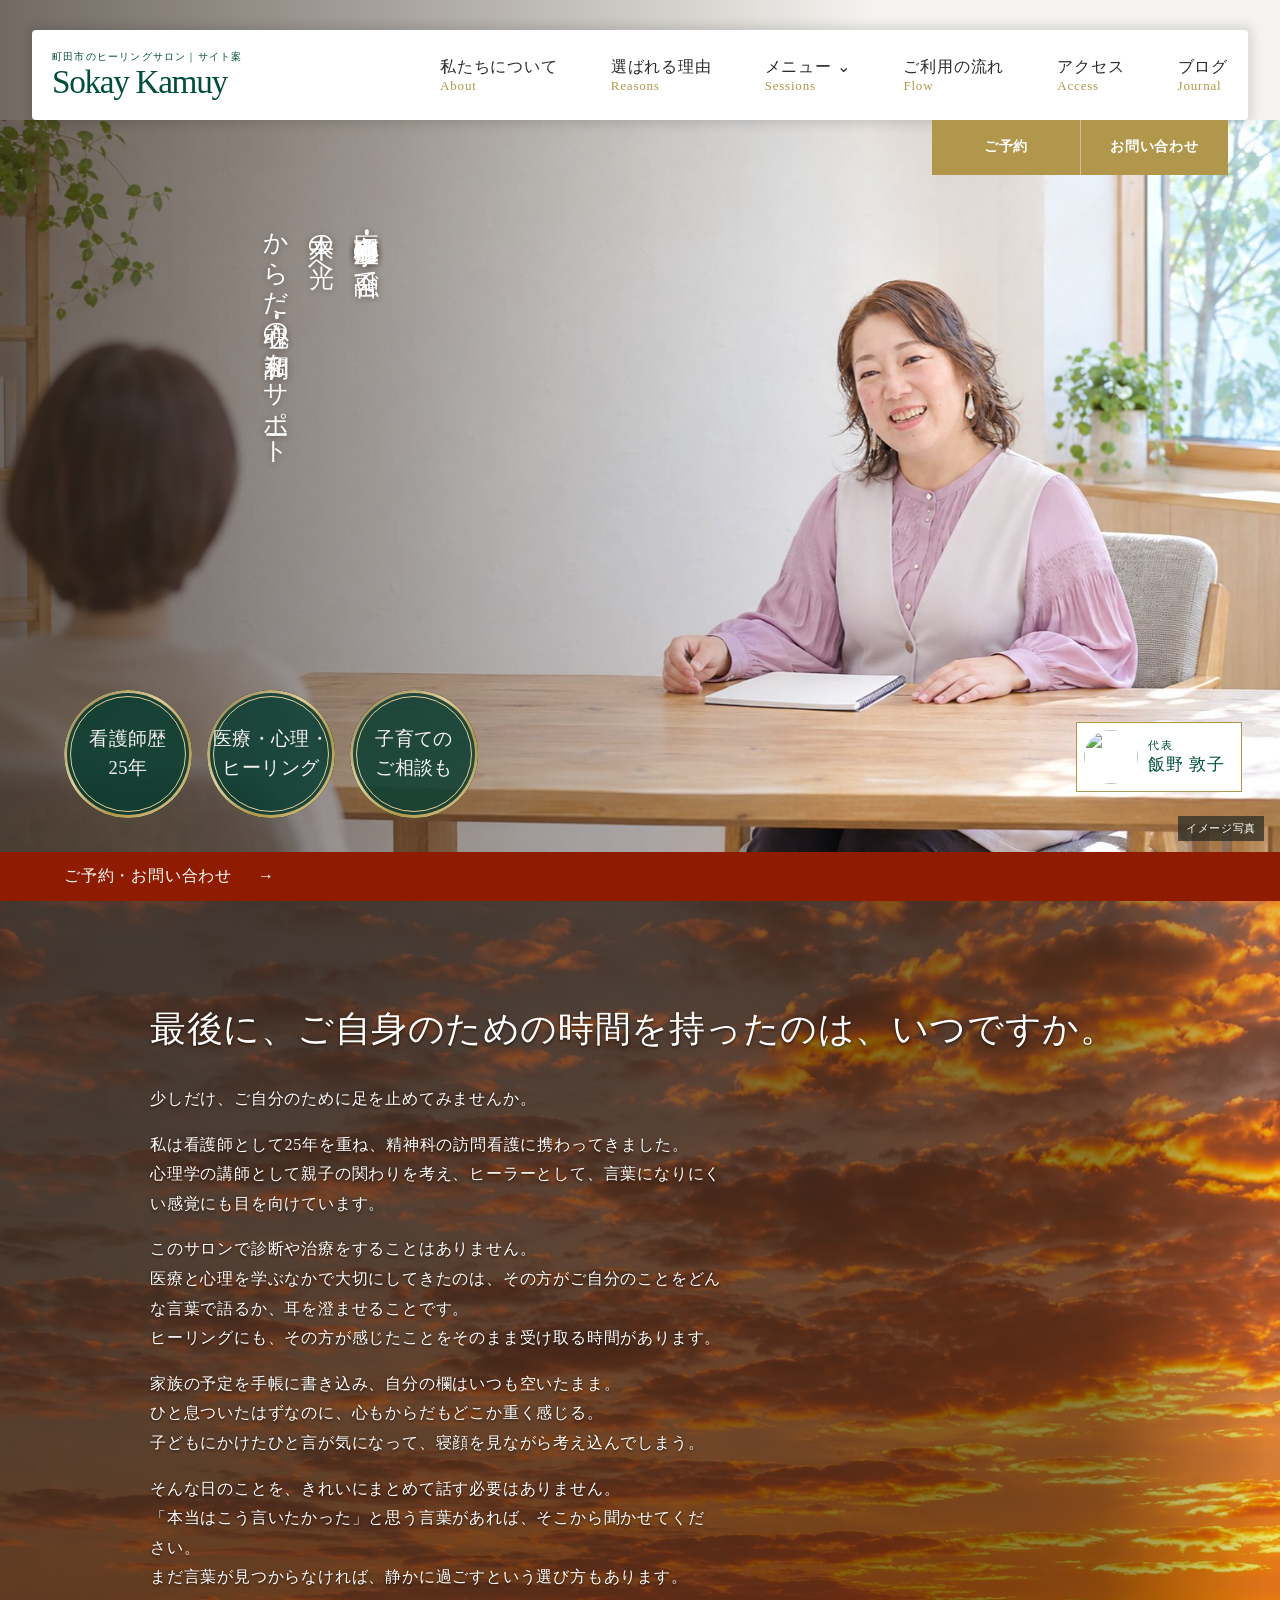
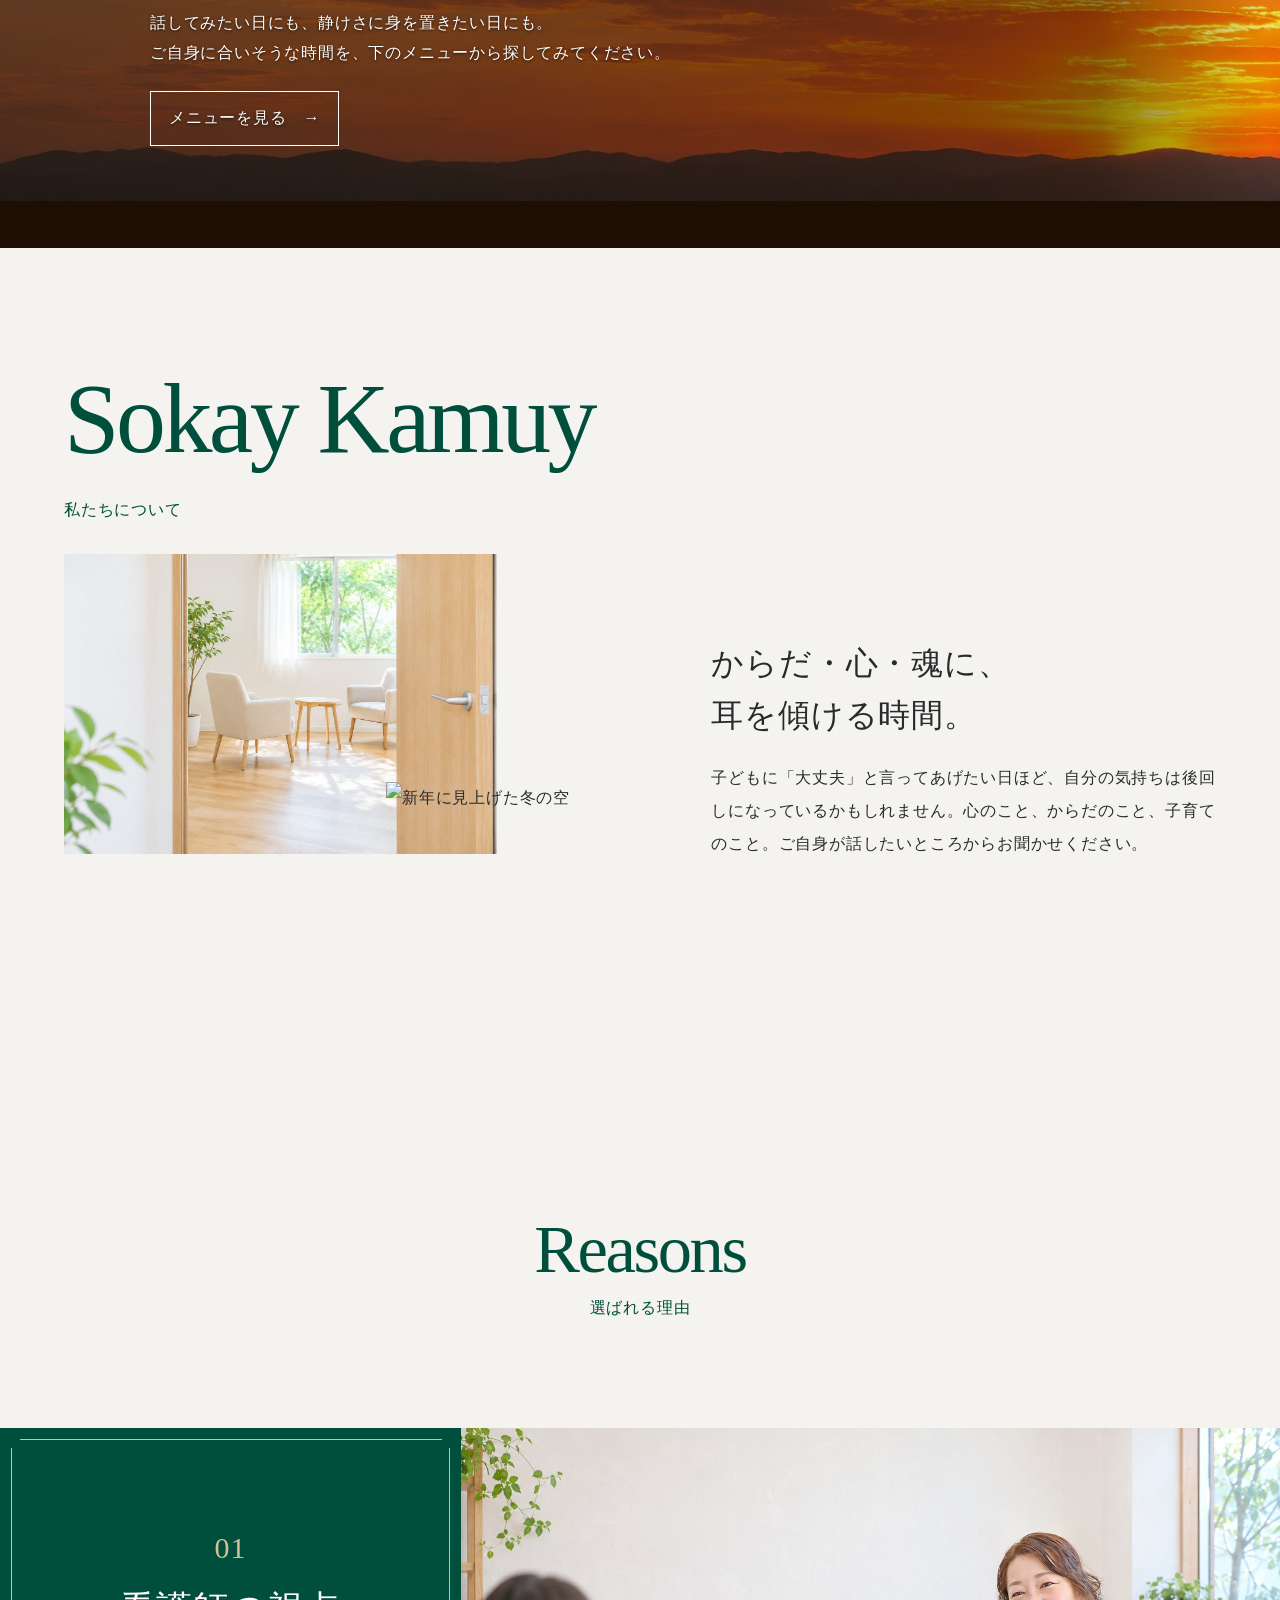
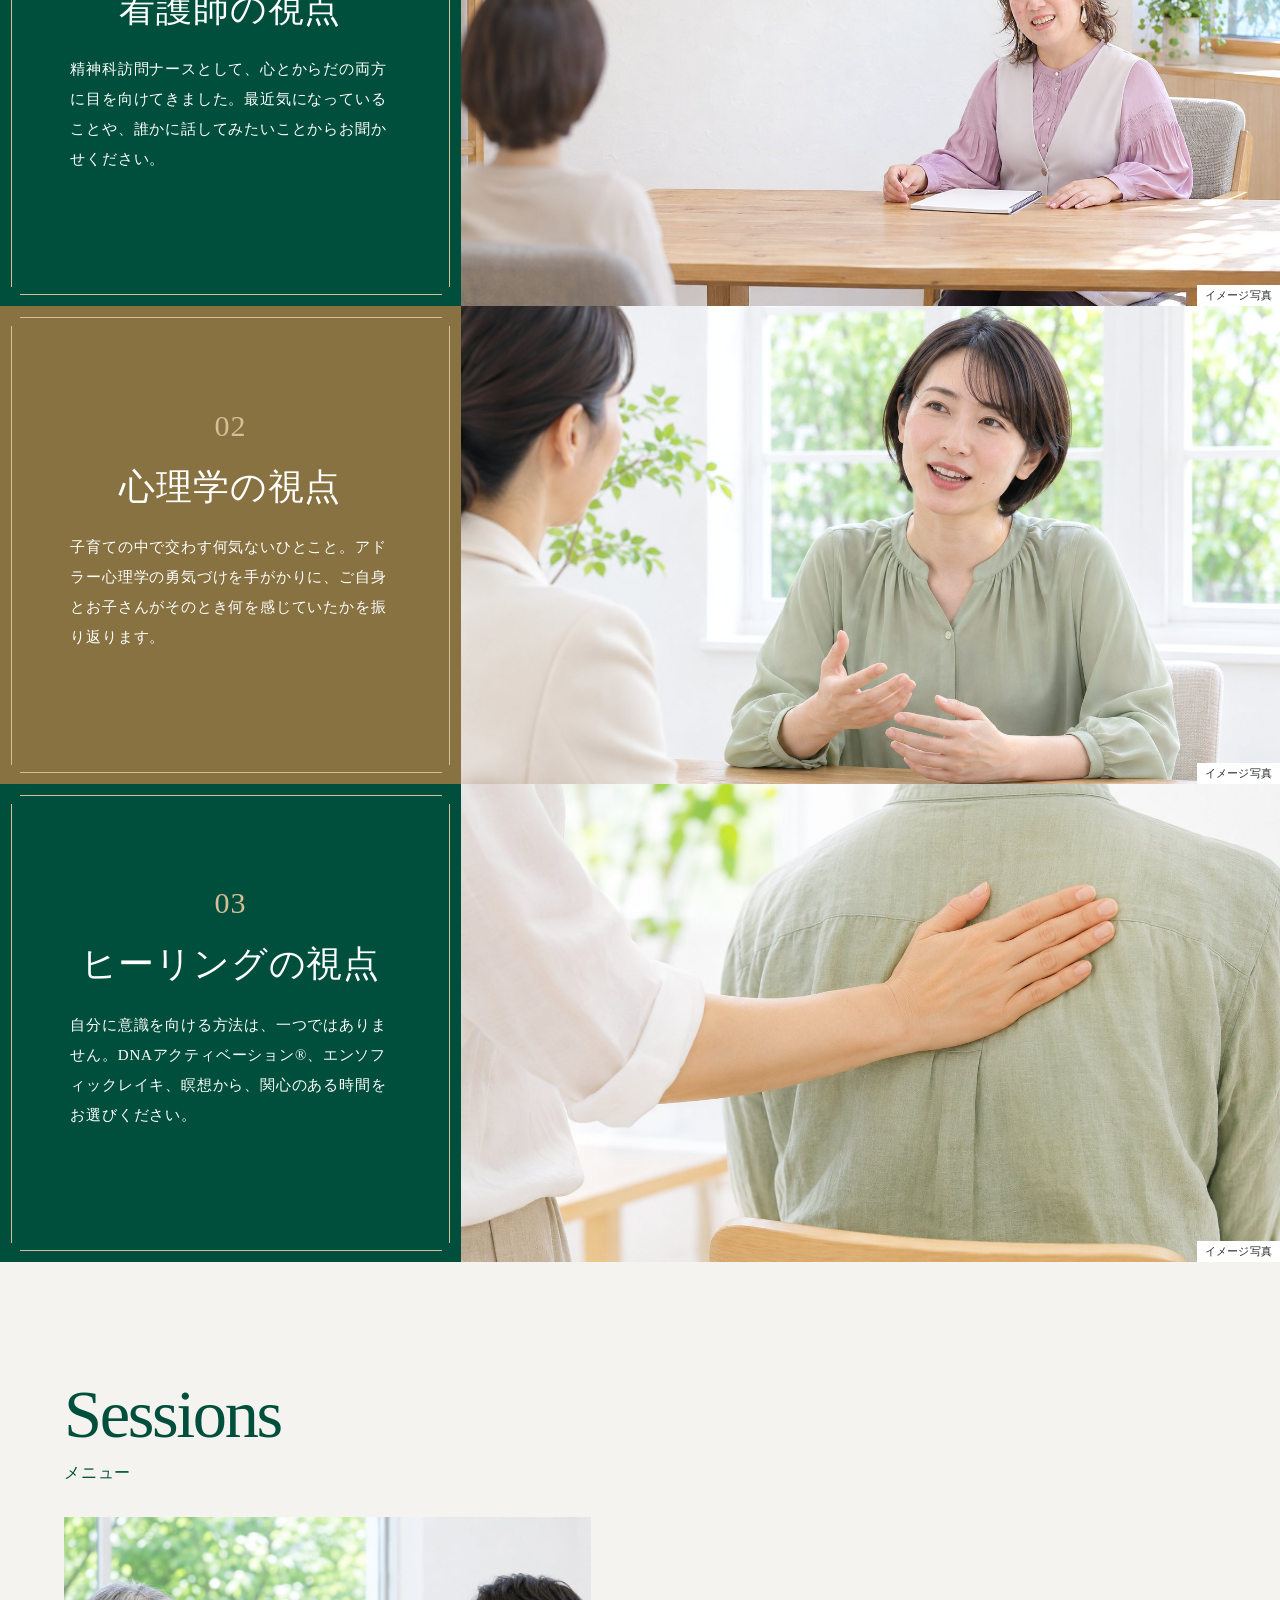
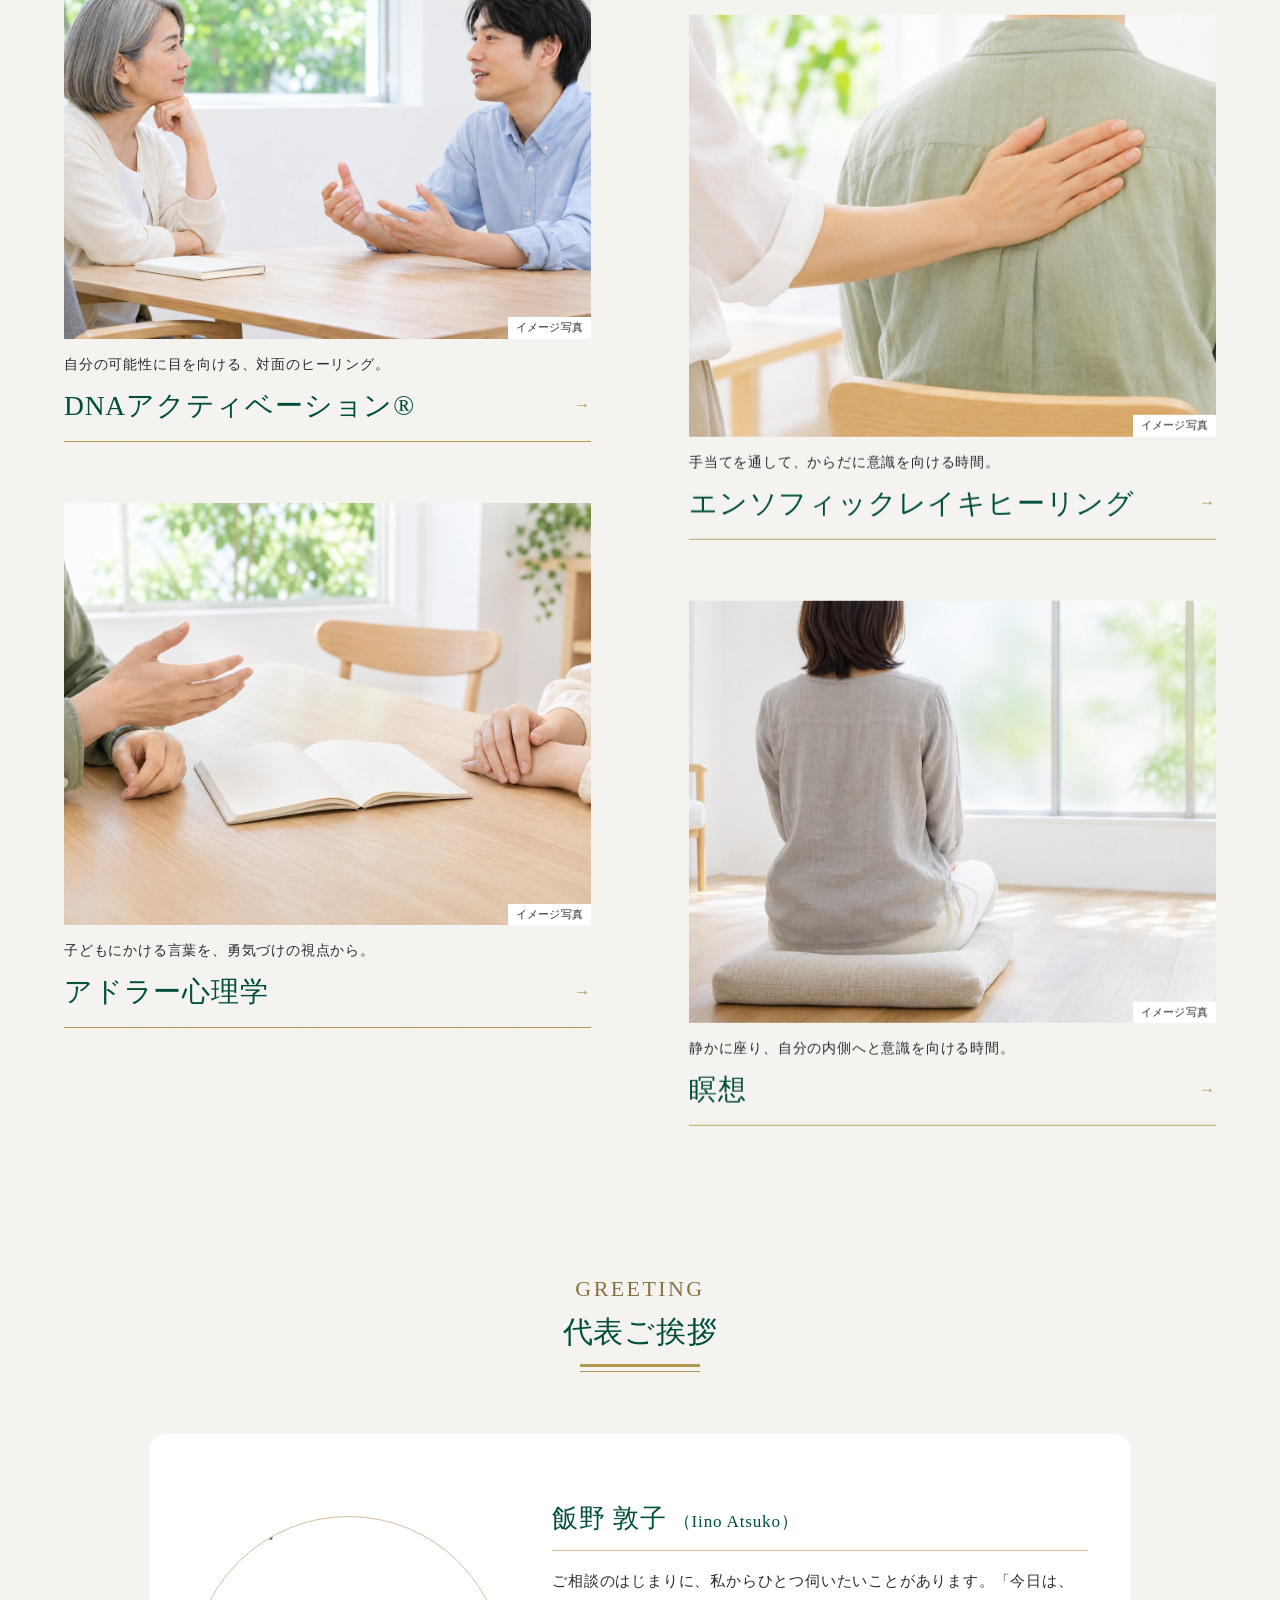
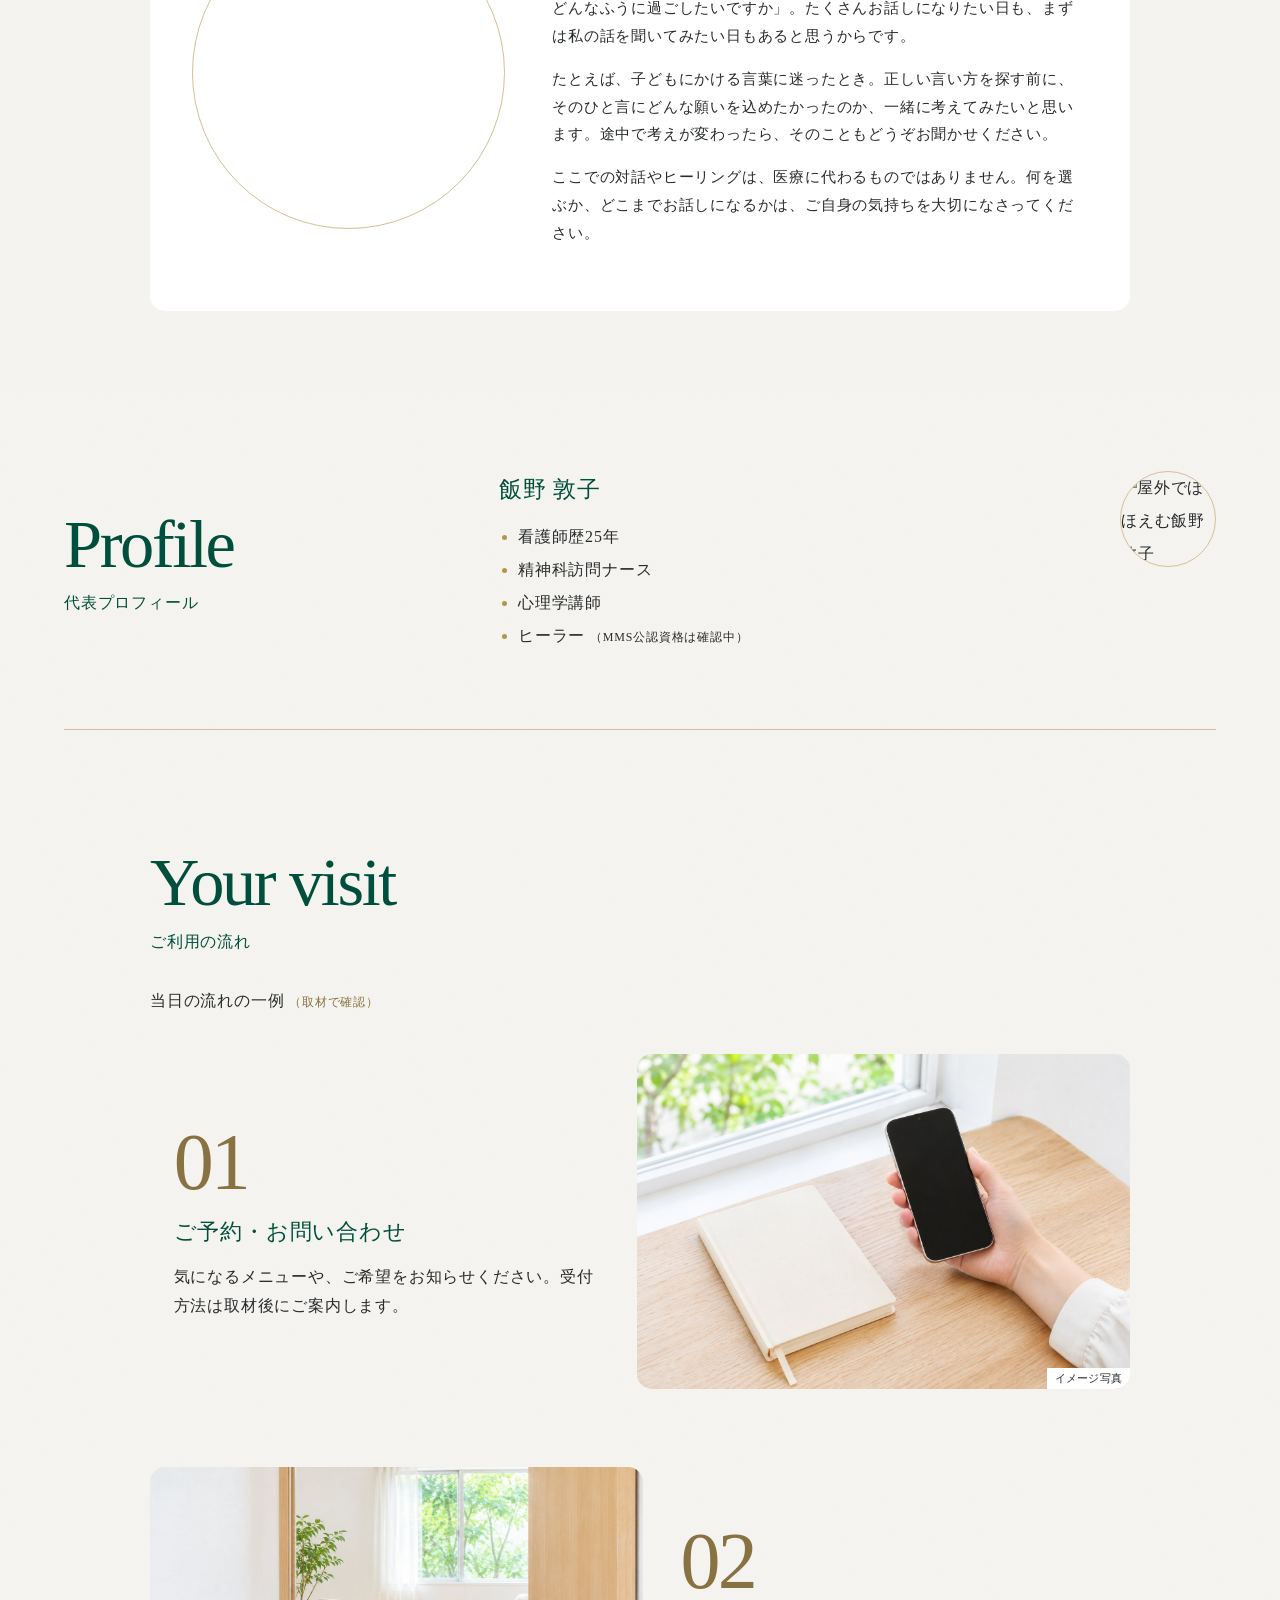
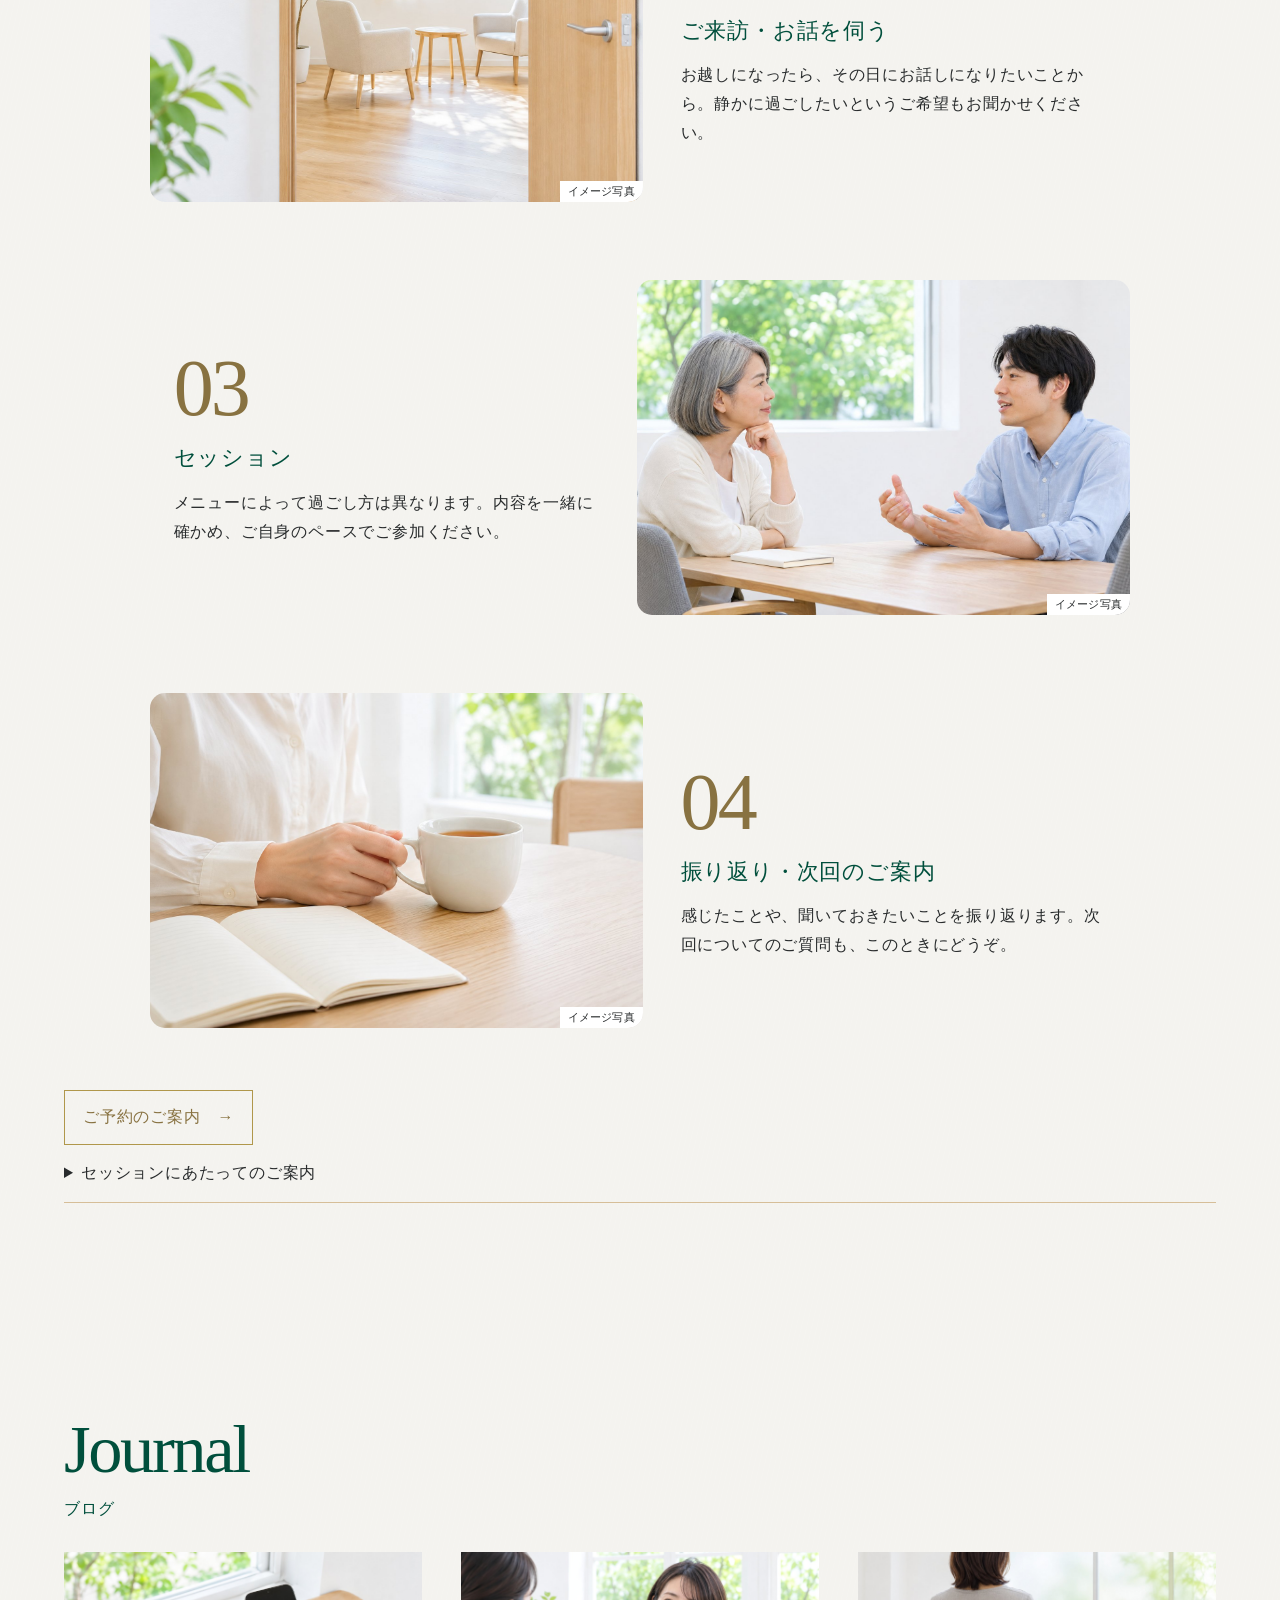
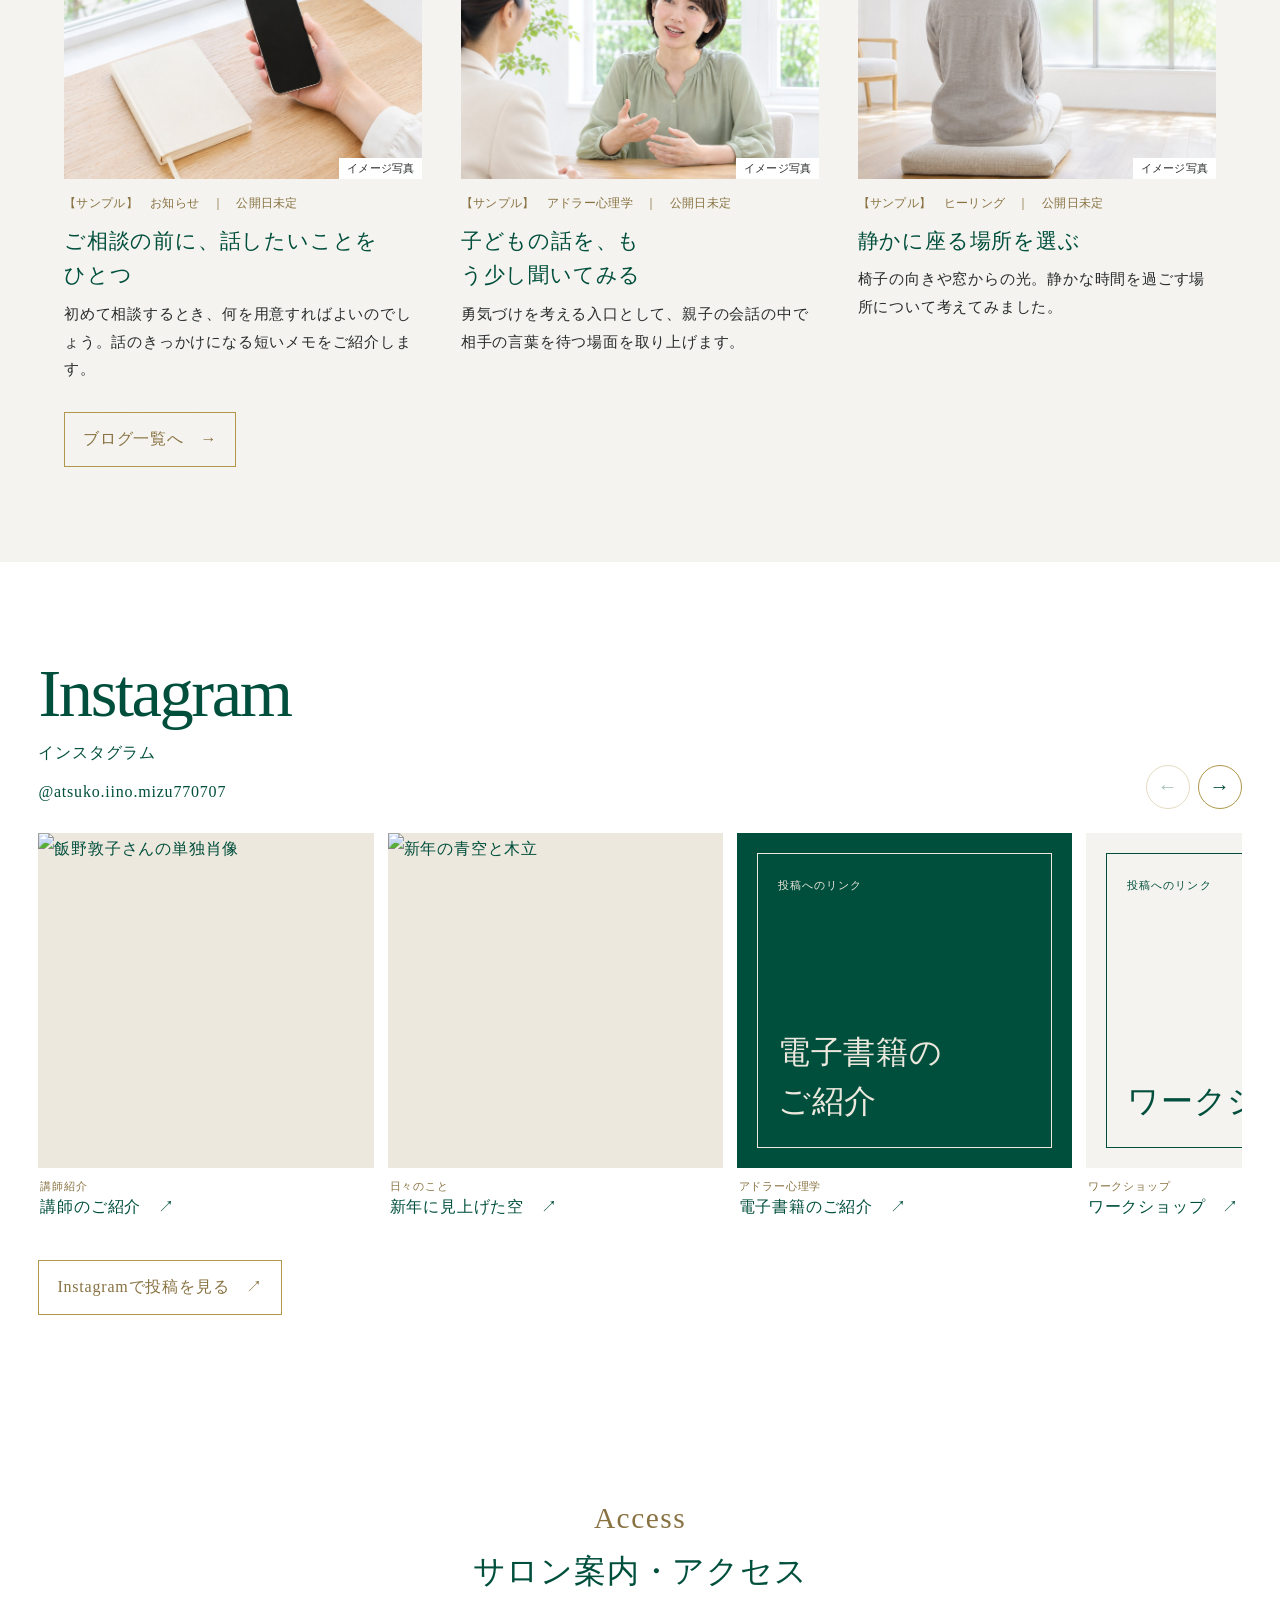
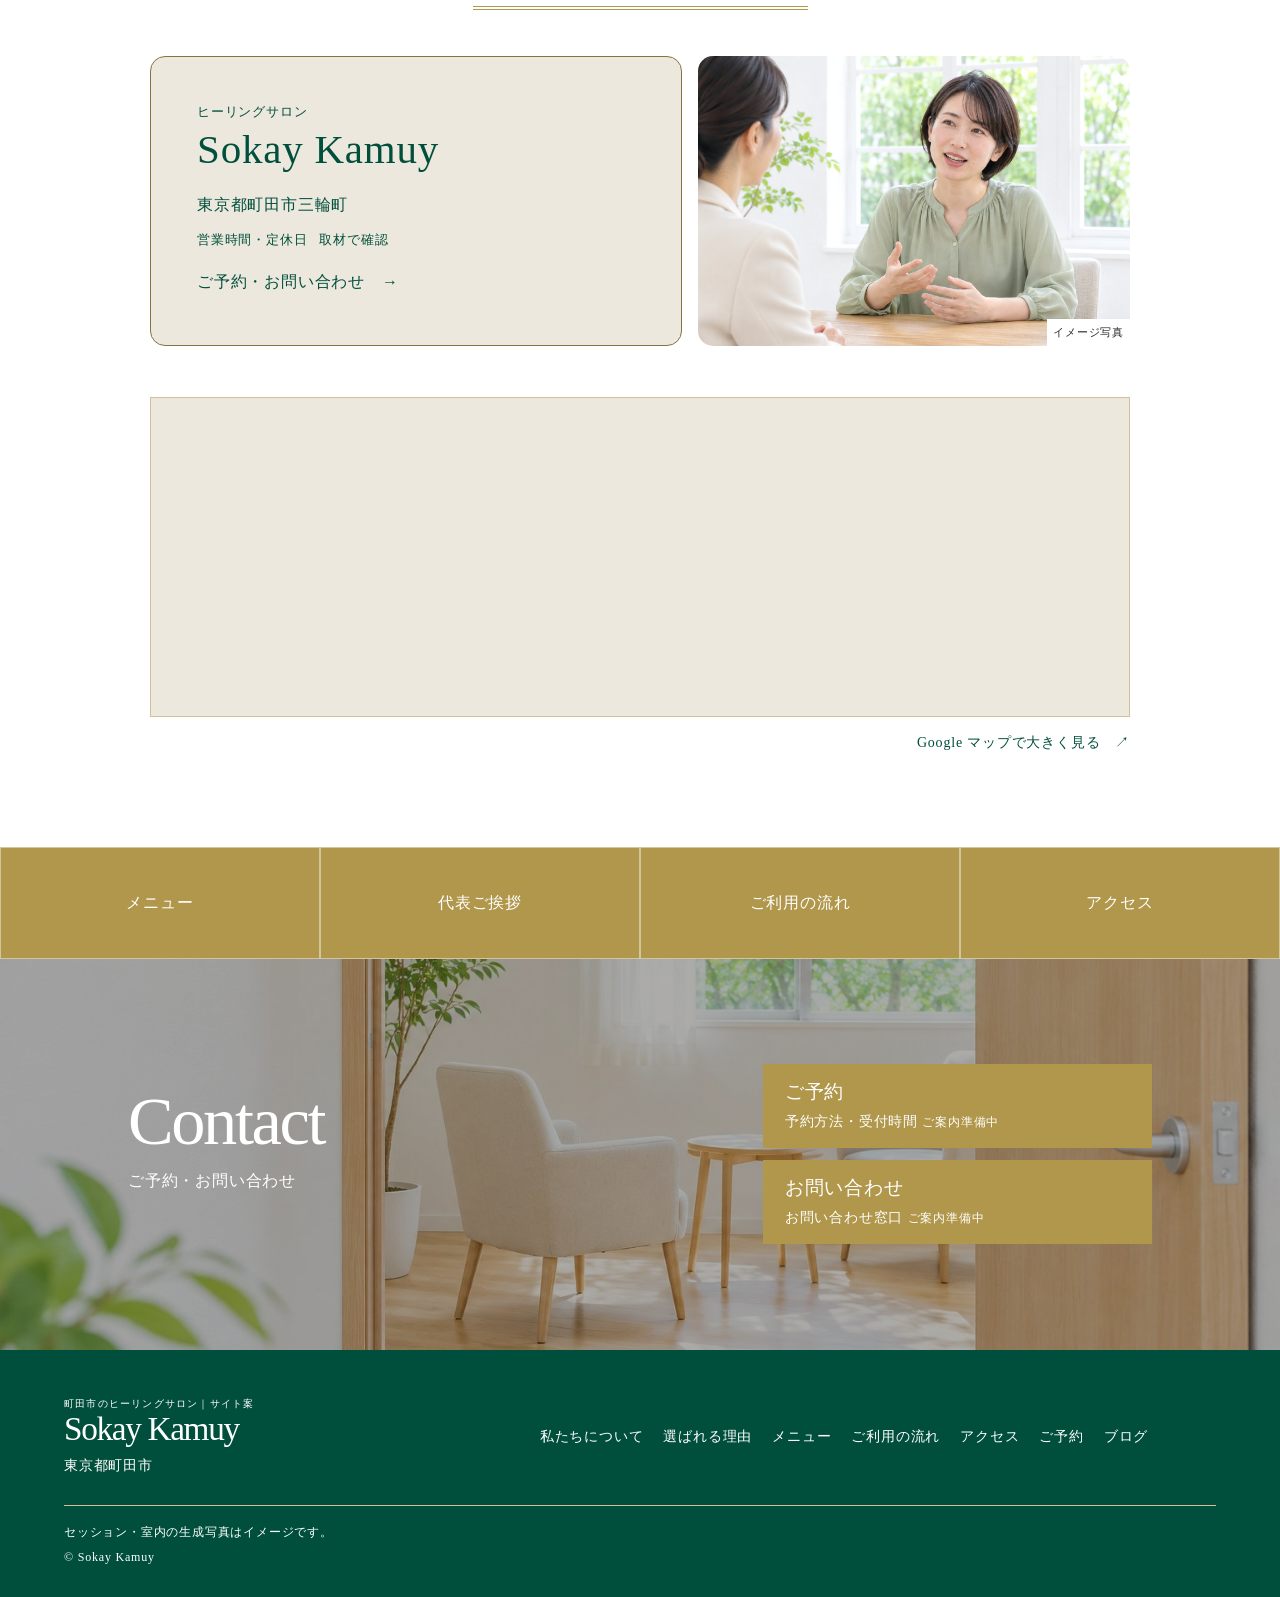
==== commit 19624663: "Embed the interactive Google map of Miwamachi directly" ====
--- a/index.html
+++ b/index.html
@@ -68,7 +68,8 @@
 <section class="wrap journal" id="journal"><div class="heading"><span lang="en">Journal</span><h2>ブログ</h2></div><div class="journal-grid"><a class="journal-card" href="post-sample.html#first-visit" id="card-first-visit"><span class="journal-photo"><img alt="" loading="lazy" src="img/visit-planner.jpg"/></span><span class="entry-meta">【サンプル】　お知らせ　｜　公開日未定</span><h3>ご相談の前に、話したいことをひとつ</h3><p>初めて相談するとき、何を用意すればよいのでしょう。話のきっかけになる短いメモをご紹介します。</p></a><a class="journal-card" href="post-sample.html#encouragement" id="card-encouragement"><span class="journal-photo"><img alt="" loading="lazy" src="img/psychology.jpg"/></span><span class="entry-meta">【サンプル】　アドラー心理学　｜　公開日未定</span><h3>子どもの話を、もう少し聞いてみる</h3><p>勇気づけを考える入口として、親子の会話の中で相手の言葉を待つ場面を取り上げます。</p></a><a class="journal-card" href="post-sample.html#quiet-time" id="card-quiet-time"><span class="journal-photo"><img alt="" loading="lazy" src="img/menu-meditation.jpg"/></span><span class="entry-meta">【サンプル】　ヒーリング　｜　公開日未定</span><h3>静かに座る場所を選ぶ</h3><p>椅子の向きや窓からの光。静かな時間を過ごす場所について考えてみました。</p></a></div><a class="button" href="blog.html">ブログ一覧へ　→</a></section><section class="social" id="instagram"><div class="social-inner"><div class="social-head"><div><div class="heading"><span lang="en">Instagram</span><h2>インスタグラム</h2></div><a class="social-handle" href="https://www.instagram.com/atsuko.iino.mizu770707/" rel="noopener noreferrer" target="_blank">@atsuko.iino.mizu770707</a></div><div class="social-controls"><button aria-controls="social-posts" aria-label="前の投稿" type="button">←</button><button aria-controls="social-posts" aria-label="次の投稿" type="button">→</button></div></div><ul aria-label="飯野敦子さんのInstagram投稿" class="social-track" id="social-posts"><li><a class="social-post style-portrait" href="https://www.instagram.com/atsuko.iino.mizu770707/p/DQULCT_EnTb/" rel="noopener noreferrer" target="_blank"><div class="social-image"><img alt="飯野敦子さんの単独肖像" loading="lazy" src="img/ig-greeting.jpg"/></div><div class="social-description"><small>講師紹介</small><span>講師のご紹介　↗</span></div></a></li><li><a class="social-post style-sky" href="https://www.instagram.com/atsuko.iino.mizu770707/p/DEeNM2-yLnL/" rel="noopener noreferrer" target="_blank"><div class="social-image"><img alt="新年の青空と木立" loading="lazy" src="img/ig_20250106_01.jpg"/></div><div class="social-description"><small>日々のこと</small><span>新年に見上げた空　↗</span></div></a></li><li><a class="social-post style-book" href="https://www.instagram.com/atsuko.iino.mizu770707/p/DLAS5X0SfOT/" rel="noopener noreferrer" target="_blank"><div class="social-image"><div class="social-type"><small>投稿へのリンク</small><strong>電子書籍の<br/>ご紹介</strong></div></div><div class="social-description"><small>アドラー心理学</small><span>電子書籍のご紹介　↗</span></div></a></li><li><a class="social-post style-event" href="https://www.instagram.com/atsuko.iino.mizu770707/p/DRE-sPjkgtB/" rel="noopener noreferrer" target="_blank"><div class="social-image"><div class="social-type"><small>投稿へのリンク</small><strong>ワークショップ</strong></div></div><div class="social-description"><small>ワークショップ</small><span>ワークショップ　↗</span></div></a></li><li><a class="social-post style-healing" href="https://www.instagram.com/atsuko.iino.mizu770707/p/DRgJKi1En65/" rel="noopener noreferrer" target="_blank"><div class="social-image"><div class="social-type"><small>投稿へのリンク</small><strong>ヒーリングの<br/>活動</strong></div></div><div class="social-description"><small>ヒーリング</small><span>ヒーリングの活動　↗</span></div></a></li><li><a class="social-post style-journal" href="https://www.instagram.com/atsuko.iino.mizu770707/p/Dfrf4hSSXcl/" rel="noopener noreferrer" target="_blank"><div class="social-image"><div class="social-type"><small>投稿へのリンク</small><strong>サロンの投稿</strong></div></div><div class="social-description"><small>サロン便り</small><span>サロンの投稿　↗</span></div></a></li></ul><a class="button" href="https://www.instagram.com/atsuko.iino.mizu770707/" rel="noopener noreferrer" target="_blank">Instagramで投稿を見る　↗</a></div></section><section class="salon-access access-feature" id="access"><div class="heading"><span lang="en">Access</span><h2>サロン案内・アクセス</h2></div>
 <div class="access-content" data-location="東京都町田市三輪町">
 <div class="access-pair"><div class="salon-facts"><h3><small>ヒーリングサロン</small>Sokay Kamuy</h3><p class="location-text">東京都町田市三輪町</p><dl><dt>営業時間・定休日</dt><dd>取材で確認</dd></dl><a href="#reservation">ご予約・お問い合わせ　→</a></div><figure class="access-scene"><img alt="窓辺で向かい合い、話を聴く二人" loading="lazy" src="img/psychology.jpg"/><figcaption>イメージ写真</figcaption></figure></div>
-<div class="map-box"><div class="map-invitation"><button class="button" type="button">Google マップで周辺を見る　↗</button></div><a class="map-credit" href="https://maps.gsi.go.jp/development/ichiran.html#pale" rel="noopener noreferrer" target="_blank">出典：国土地理院（淡色地図）</a><iframe hidden="" loading="lazy" referrerpolicy="no-referrer" title="サロン周辺のGoogle マップ"></iframe></div>
+<div class="map-box"><iframe title="東京都町田市三輪町周辺のGoogle マップ" src="https://www.google.com/maps/embed?pb=!1m10!1m8!1m3!1d25961.01990861201!2d139.496353!3d35.575245!3m2!1i1024!2i768!4f13.1!5e0!3m2!1sja!2sjp!4v1795142589471!5m2!1sja!2sjp" width="980" height="320" loading="lazy" allowfullscreen referrerpolicy="strict-origin-when-cross-origin"></iframe></div>
+<a class="map-external" href="https://www.google.com/maps/@35.575245,139.496353,14z?hl=ja" target="_blank" rel="noopener noreferrer">Google マップで大きく見る　↗</a>
 </div></section><nav aria-label="サロンのご案内" class="contact-links"><a href="#menus">メニュー</a><a href="#greeting">代表ご挨拶</a><a href="#flow">ご利用の流れ</a><a href="#access">アクセス</a></nav>
 <section class="contact"><div class="wrap"><div><div class="heading"><span lang="en">Contact</span><h2>ご予約・お問い合わせ</h2></div></div><div class="contact-options"><div><h3 id="reservation">ご予約</h3><p>予約方法・受付時間 <small>ご案内準備中</small></p></div><div><h3 id="inquiry">お問い合わせ</h3><p>お問い合わせ窓口 <small>ご案内準備中</small></p></div></div></div></section>
 </main>
@@ -104,17 +105,7 @@
 const access = document.querySelector(".access-content");
 const locationLabel = access.dataset.location;
 access.querySelectorAll(".location-text").forEach(el => el.textContent = locationLabel);
-access.querySelector("button").addEventListener("click", () => {
-  const url = new URL("https://maps.google.com/maps");
-  url.search = new URLSearchParams(/\d/.test(locationLabel)
-    ? {q: locationLabel, z: "16", output: "embed", hl: "ja"}
-    : {ll: "35.575245,139.496353", z: "13", output: "embed", hl: "ja"});
-  const frame = access.querySelector("iframe");
-  frame.src = url.href;
-  frame.hidden = false;
-  access.querySelector(".map-invitation").hidden = true;
-  frame.focus();
-}, {once: true});
+
 
 const track = document.querySelector(".social-track");
 const [previousPost, nextPost] = document.querySelectorAll(".social-controls button");
--- a/css/style.css
+++ b/css/style.css
@@ -312,10 +312,6 @@
 .access-table dd {background:var(--white)}
 .map-box,.map-box iframe {width:100%;height:320px}
 .map-box {border:1px solid var(--line);background:var(--table-head)}
-.map-invitation {height:100%;display:grid;align-content:center;justify-items:center;gap:5px}
-.map-invitation>span {font-size:24px;color:var(--green)}
-.map-invitation .button {font:inherit;font-size:14px;cursor:pointer;background:var(--white)}
-.map-invitation[hidden],.map-box iframe[hidden]{display:none}
 .map-box iframe {display:block;border:0;height:100%}
 .book-layout {display:grid;align-items:center;max-width:900px;gap:28px}
 .cover-placeholder {aspect-ratio:2/3;max-width:190px;width:100%;justify-self:center;background:var(--table-head);border:1px solid var(--line);display:grid;place-items:center;color:var(--ochre);font-size:13px}
@@ -354,11 +350,6 @@
  .mobile-nav nav {top:100%}.mobile-nav[open] {z-index:3}
 }
 
-/* 町名の案内図はローカルで表示し、Google マップはボタンで開く。 */
-.map-box {position:relative;display:grid;align-items:center;justify-items:center;background:var(--paper) url("../img/miwa-area.jpg") center / cover}
-.map-box .map-invitation {height:auto;padding:12px 22px;background:var(--white);border:1px solid var(--line)}
-.map-credit {position:absolute;right:0;bottom:0;padding:2px 6px;background:var(--white);font-size:11px;color:var(--green)}
-.map-box:has(iframe:not([hidden])) .map-credit {display:none}
 .detail-lead img[src$="dna-dialogue.jpg"],.detail-lead img[src$="psychology.jpg"] {object-position:50% 5%}
 @media(max-width:700px){.flow .visit-list{width:min(100%,87.5vw)}}
 
@@ -416,11 +407,12 @@
 .access-scene{position:relative;min-height:220px}
 .access-scene img{position:absolute;width:100%;height:100%;object-fit:cover;object-position:55% 34%}
 .access-scene figcaption{position:absolute;bottom:0;right:0;padding:2px 6px;font-size:11px;background:var(--white)}
-.access-feature .map-box{margin-top:clamp(24px,4vw,58px);height:clamp(240px,25vw,320px);align-items:end;justify-items:start}
-.access-feature .map-box .map-invitation{background:none;border:0;padding:12px}
+.access-feature .map-box{margin-top:clamp(24px,4vw,58px);height:clamp(240px,25vw,320px)}
 @media(max-width:700px){
 .hero .hero-owner{bottom:calc(3% + 98px);right:4%;padding:4px 10px 4px 4px;gap:7px}
 .hero .hero-owner img{width:36px;height:36px}.hero-owner span{font-size:14px}.hero-owner small{font-size:9px}
 .social-inner{width:90%}.social-track li{flex-basis:78%}
 .access-pair{grid-template-columns:1fr}.access-scene{order:-1;min-height:0;aspect-ratio:1.85}
 .access-feature .heading{margin-bottom:25px}.access-feature .map-box{height:320px}}
+
+.map-external {display:table;margin:12px 0 0 auto;color:var(--green);font-size:14px;text-underline-offset:4px}
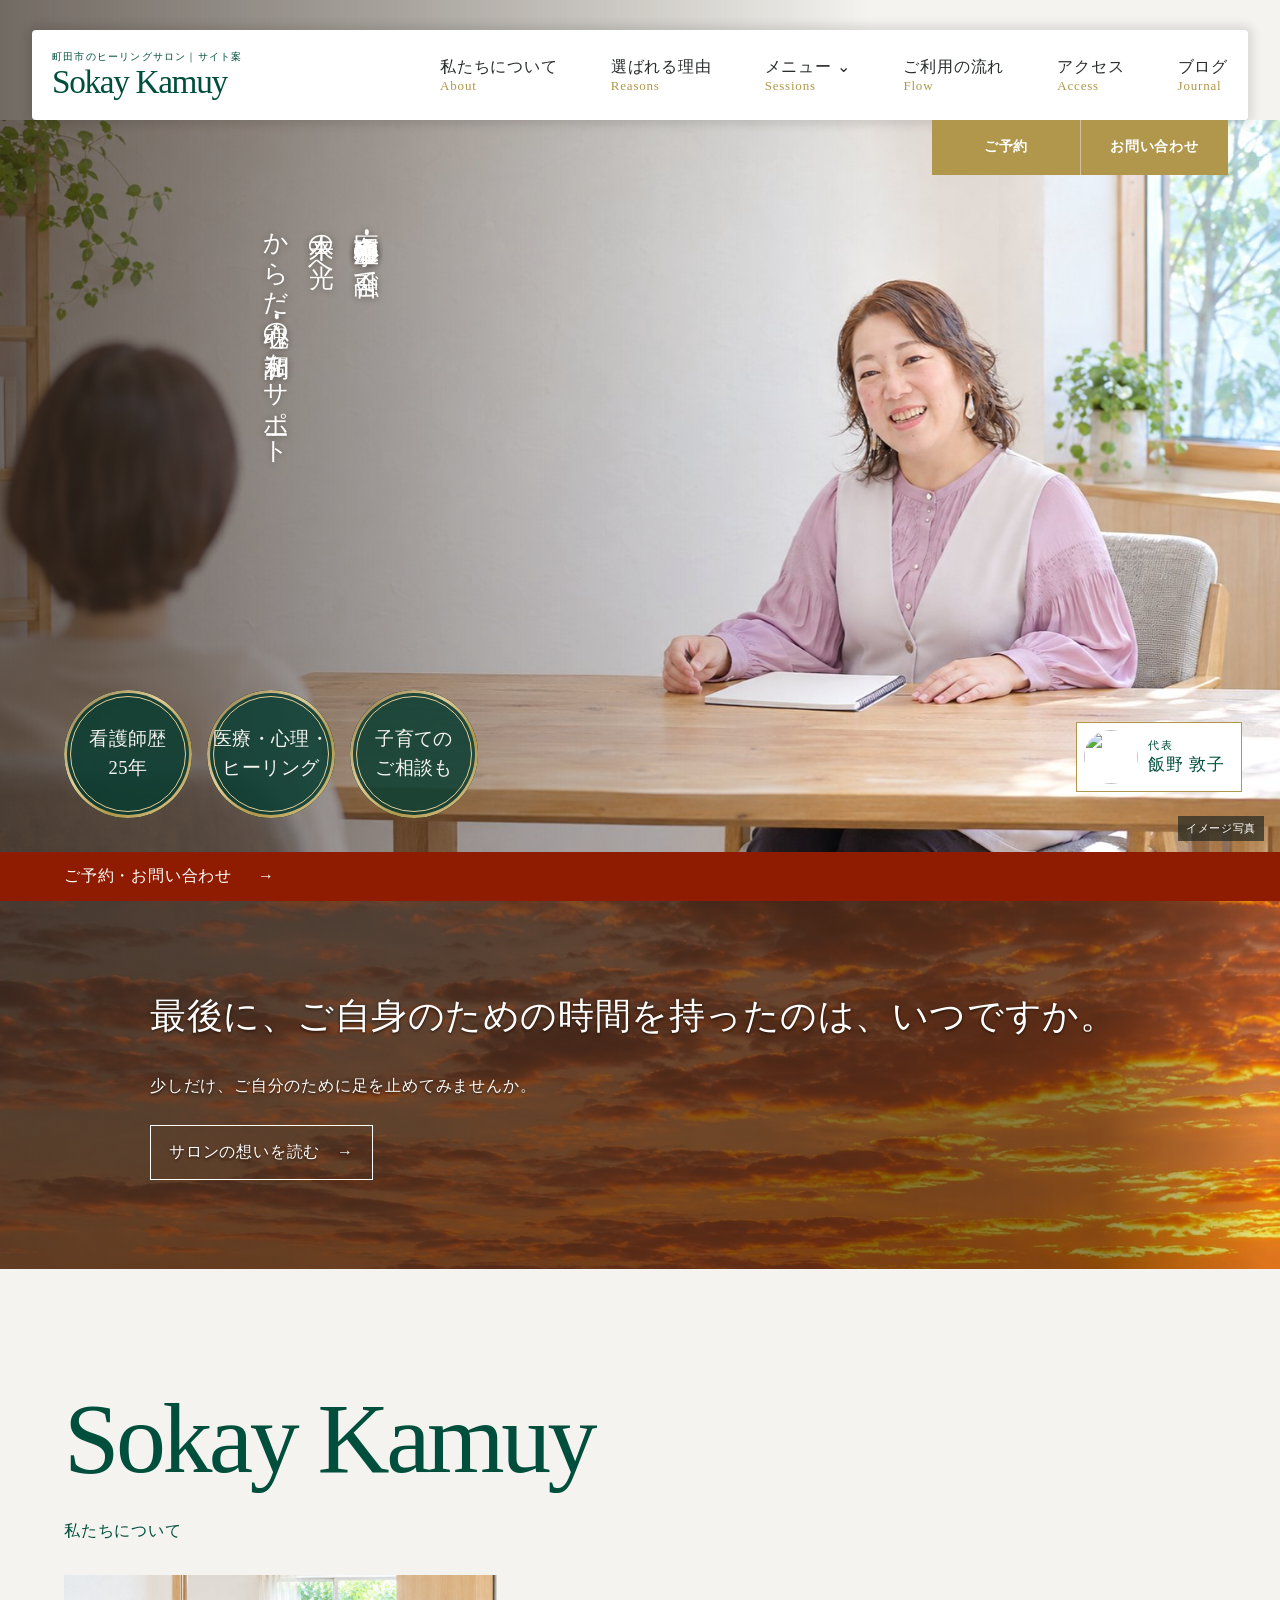
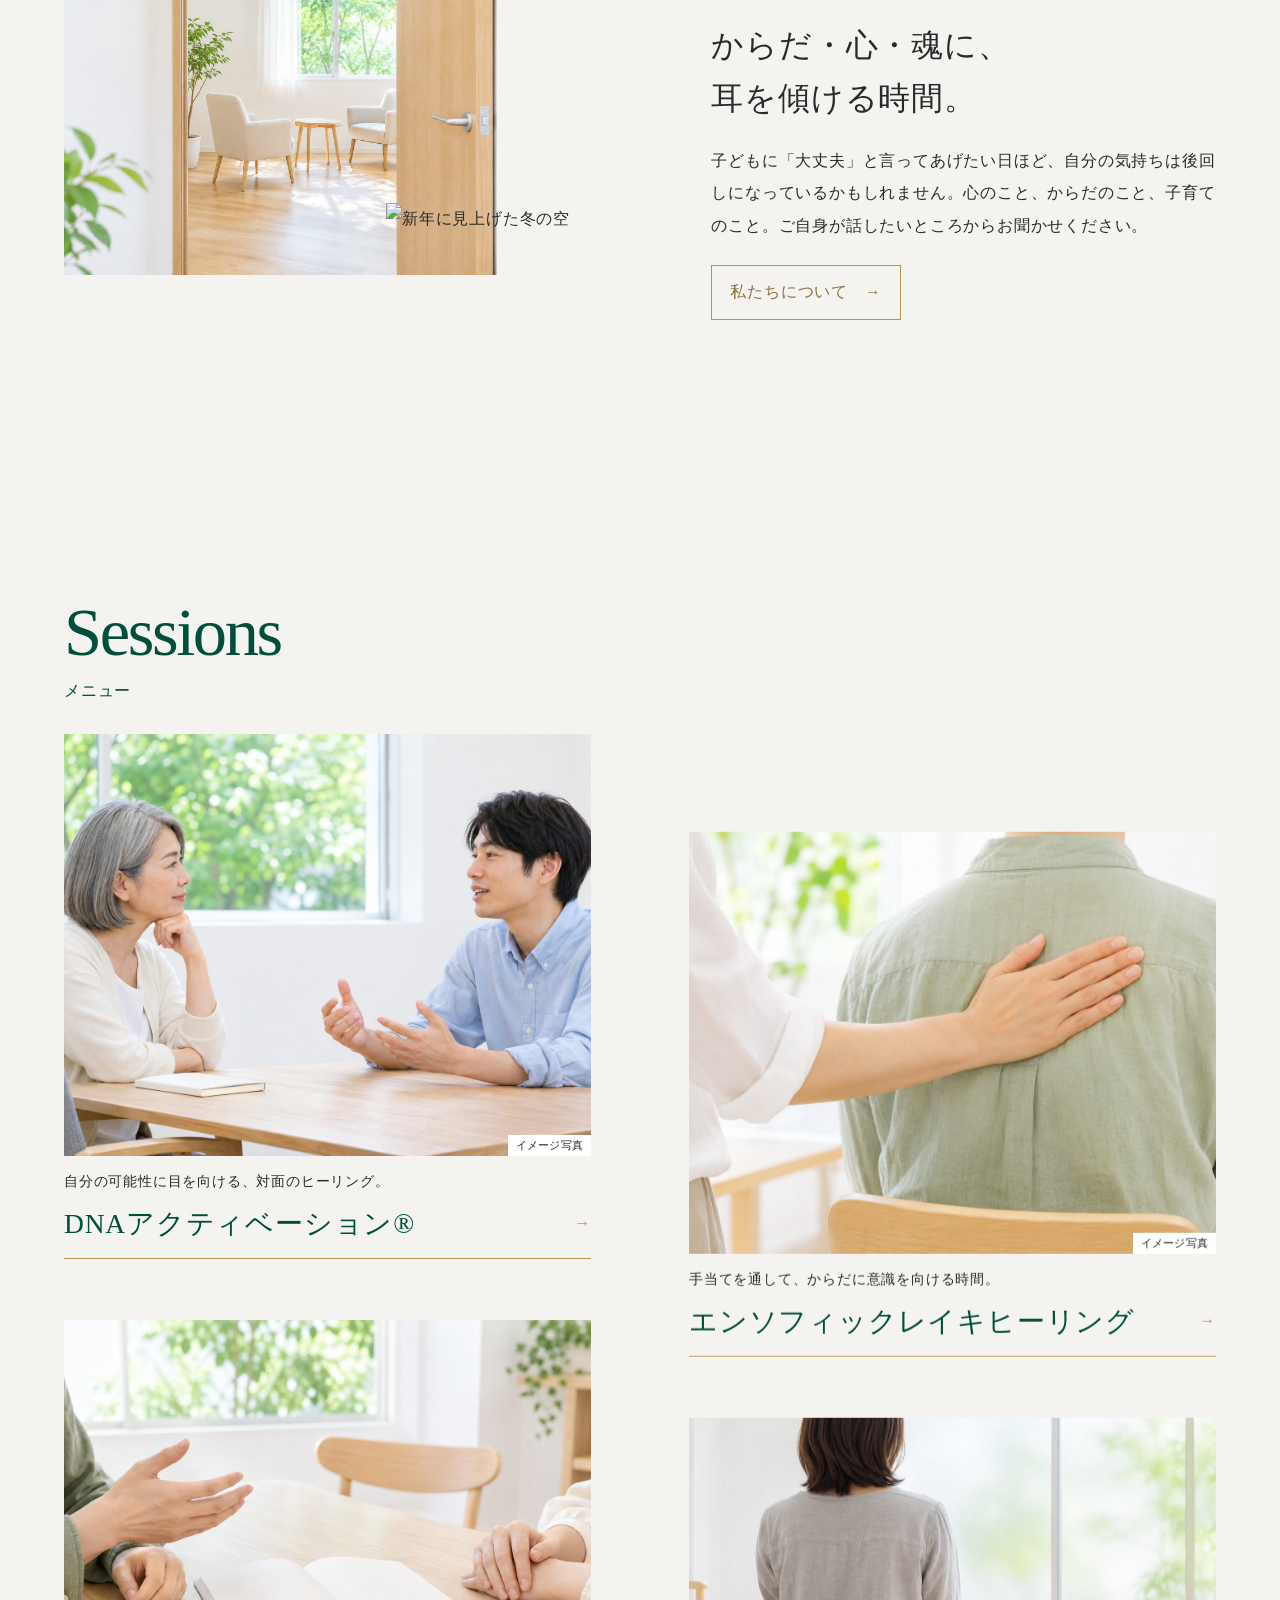
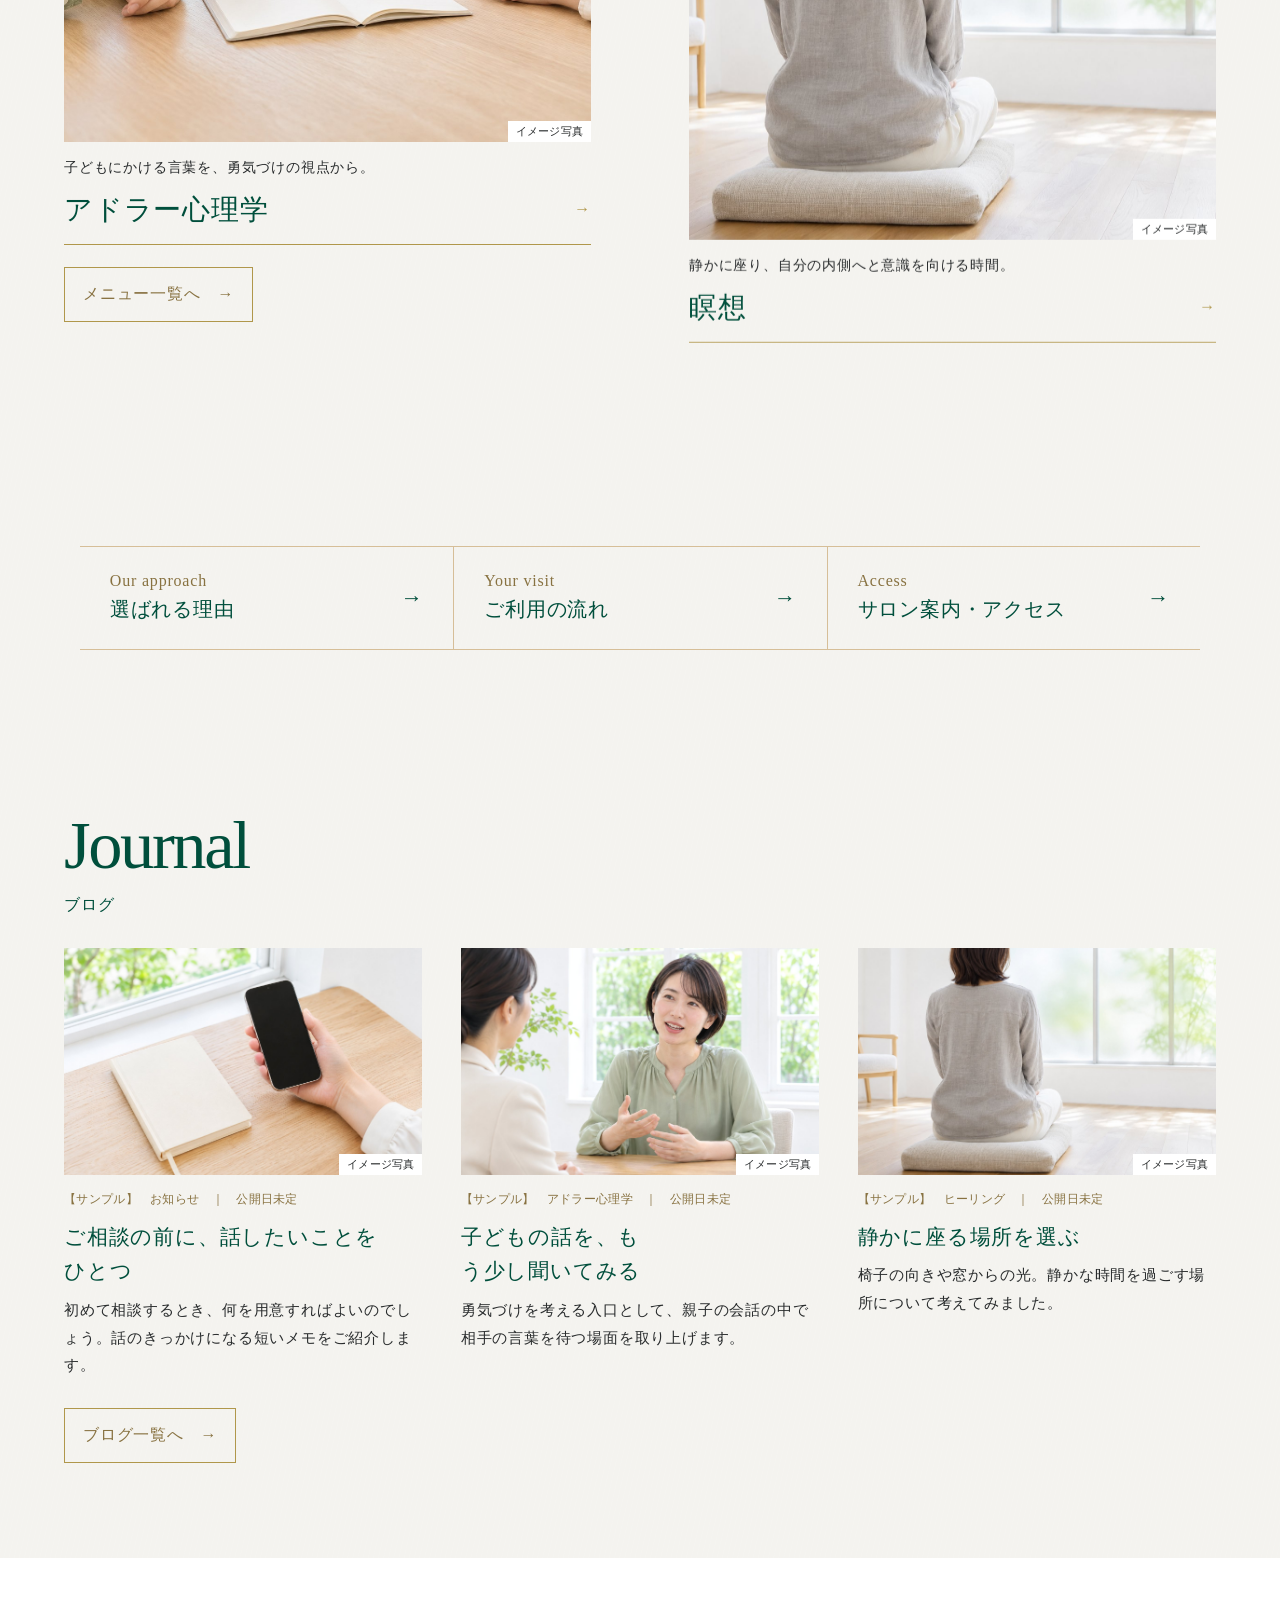
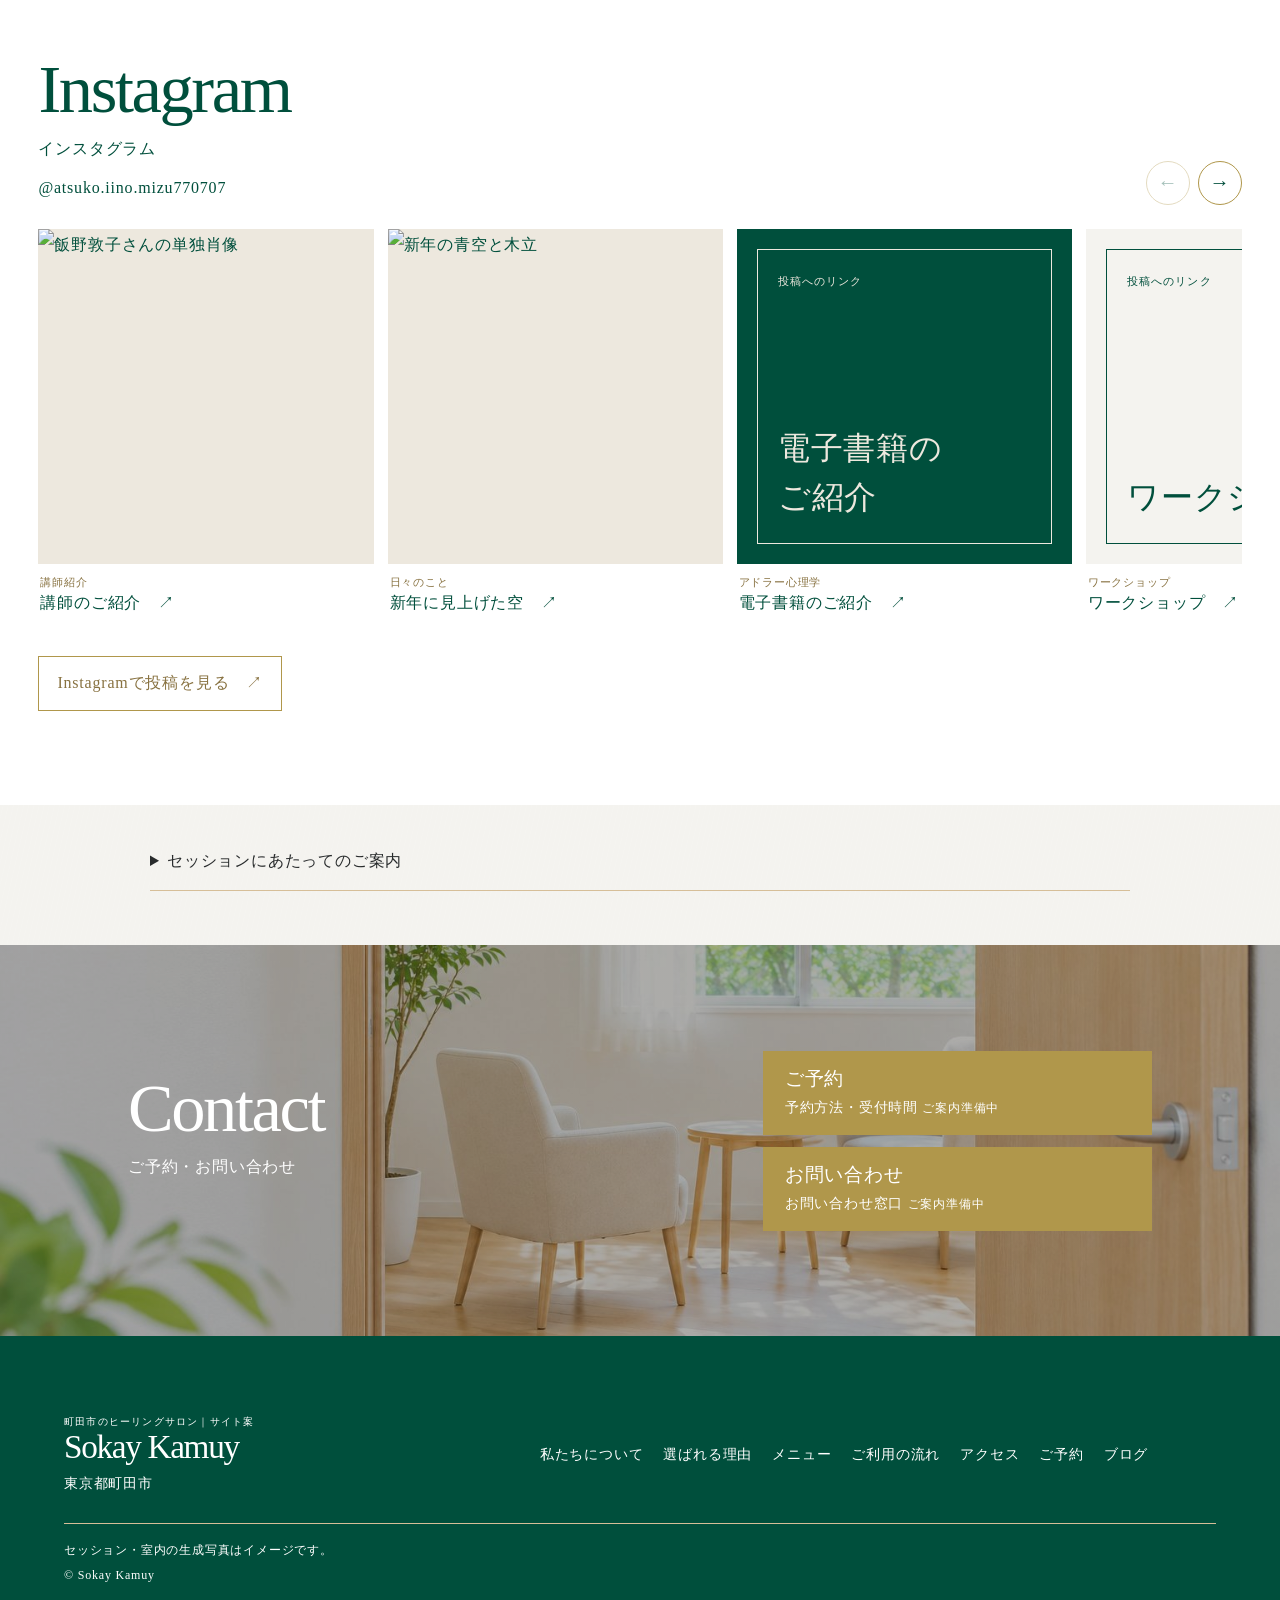
==== commit c21553b3: "Build dedicated salon pages and unify the deep green footer" ====
--- a/index.html
+++ b/index.html
@@ -3,10 +3,12 @@
 <html lang="ja"><head><meta charset="utf-8"/><meta content="width=device-width,initial-scale=1" name="viewport"/>
 <title>町田市のヒーリングサロン Sokay Kamuy｜DNAアクティベーション®・レイキ・アドラー心理学</title>
 <meta content="東京都町田市のヒーリングサロン Sokay Kamuy。心・からだ・子育てに向き合う方へ、DNAアクティベーション®・レイキ・アドラー心理学をご紹介します。" name="description"/>
-<meta content="noindex,nofollow" name="robots"/><link href="data:," rel="icon"/><link href="css/style.css" rel="stylesheet"/><meta content="noindex,nofollow,noarchive" name="robots"/></head>
+<meta content="noindex,nofollow" name="robots"/><link href="data:," rel="icon"/><link href="css/style.css" rel="stylesheet"/><meta content="noindex,nofollow,noarchive" name="robots"/><script>const formerSections = {"about": "about.html", "reasons": "reasons.html", "menus": "sessions.html", "greeting": "about.html#greeting", "profile": "about.html#profile", "flow": "flow.html", "access": "access.html"};
+const destination = formerSections[location.hash.slice(1)];
+if (typeof destination === "string") location.replace(destination);</script></head>
 <body class="index"><a class="skip" href="#main">本文へ</a>
-<header class="mast"><a class="brand" href="index.html"><small>町田市のヒーリングサロン｜サイト案</small>Sokay Kamuy</a><nav aria-label="主要メニュー" class="wide-nav"><a href="index.html#about">私たちについて<small>About</small></a><a href="index.html#reasons">選ばれる理由<small>Reasons</small></a><div class="has-sub"><a href="index.html#menus">メニュー <span aria-hidden="true">⌄</span><small>Sessions</small></a><div class="sub"><a href="dna.html">DNAアクティベーション®</a><a href="reiki.html">エンソフィックレイキヒーリング</a><a href="adler.html">アドラー心理学</a><a href="reiki.html#meditation">瞑想</a></div></div><a href="index.html#flow">ご利用の流れ<small>Flow</small></a><a href="index.html#access">アクセス<small>Access</small></a><a href="blog.html">ブログ<small>Journal</small></a></nav>
-<details class="mobile-nav"><summary>≡ MENU</summary><nav aria-label="スマホメニュー"><a href="index.html#about">私たちについて</a><a href="index.html#reasons">選ばれる理由</a><a href="index.html#menus">メニュー</a><a href="index.html#flow">ご利用の流れ</a><a href="index.html#access">アクセス</a><a href="blog.html">ブログ</a></nav></details>
+<header class="mast"><a class="brand" href="index.html"><small>町田市のヒーリングサロン｜サイト案</small>Sokay Kamuy</a><nav aria-label="主要メニュー" class="wide-nav"><a href="about.html">私たちについて<small>About</small></a><a href="reasons.html">選ばれる理由<small>Reasons</small></a><div class="has-sub"><a href="sessions.html">メニュー <span aria-hidden="true">⌄</span><small>Sessions</small></a><div class="sub"><a href="dna.html">DNAアクティベーション®</a><a href="reiki.html">エンソフィックレイキヒーリング</a><a href="adler.html">アドラー心理学</a><a href="reiki.html#meditation">瞑想</a></div></div><a href="flow.html">ご利用の流れ<small>Flow</small></a><a href="access.html">アクセス<small>Access</small></a><a href="blog.html">ブログ<small>Journal</small></a></nav>
+<details class="mobile-nav"><summary>≡ MENU</summary><nav aria-label="スマホメニュー"><a href="about.html">私たちについて</a><a href="reasons.html">選ばれる理由</a><a href="sessions.html">メニュー</a><a href="flow.html">ご利用の流れ</a><a href="access.html">アクセス</a><a href="blog.html">ブログ</a></nav></details>
 <div class="actions"><a href="index.html#reservation">ご予約</a><a href="index.html#inquiry">お問い合わせ</a></div></header>
 <div class="scroll"><main id="main">
 <section class="hero"><picture><source media="(max-width:700px)" srcset="img/hero-mobile.jpg"/><img alt="飯野 敦子の提供写真を参考にした、相談の様子のイメージ写真" src="img/hero.jpg"/></picture>
@@ -15,65 +17,26 @@
 <li><span>看護師歴<br/>25年</span></li>
 <li><span>医療・心理・<br/>ヒーリング</span></li>
 <li><span>子育ての<br/>ご相談も</span></li>
-</ul><small class="hero-credit">イメージ写真</small><a class="hero-owner" href="#greeting"><img alt="" height="60" src="img/profile.jpg" width="60"/><span><small>代表</small>飯野 敦子</span></a></section>
+</ul><small class="hero-credit">イメージ写真</small><a class="hero-owner" href="about.html#greeting"><img alt="" height="60" src="img/profile.jpg" width="60"/><span><small>代表</small>飯野 敦子</span></a></section>
 <a class="hero-band" href="#reservation">ご予約・お問い合わせ <span>→</span></a>
-<section aria-labelledby="letter-title" class="letter">
+<section aria-labelledby="letter-title" class="letter letter-preview">
 <div aria-hidden="true" class="letter-sky"></div>
 <div class="letter-inner"><h2 id="letter-title">最後に、ご自身のための時間を持ったのは、いつですか。</h2>
 <p>少しだけ、ご自分のために足を止めてみませんか。</p>
-<p>私は看護師として25年を重ね、精神科の訪問看護に携わってきました。<br/>
-心理学の講師として親子の関わりを考え、ヒーラーとして、言葉になりにくい感覚にも目を向けています。</p>
-<p>このサロンで診断や治療をすることはありません。<br/>
-医療と心理を学ぶなかで大切にしてきたのは、その方がご自分のことをどんな言葉で語るか、耳を澄ませることです。<br/>
-ヒーリングにも、その方が感じたことをそのまま受け取る時間があります。</p>
-<p>家族の予定を手帳に書き込み、自分の欄はいつも空いたまま。<br/>
-ひと息ついたはずなのに、心もからだもどこか重く感じる。<br/>
-子どもにかけたひと言が気になって、寝顔を見ながら考え込んでしまう。</p>
-<p>そんな日のことを、きれいにまとめて話す必要はありません。<br/>
-「本当はこう言いたかった」と思う言葉があれば、そこから聞かせてください。<br/>
-まだ言葉が見つからなければ、静かに過ごすという選び方もあります。</p>
-<p>話してみたい日にも、静けさに身を置きたい日にも。<br/>
-ご自身に合いそうな時間を、下のメニューから探してみてください。</p>
-<a class="button" href="#menus">メニューを見る　→</a></div>
+<a class="button" href="about.html#message">サロンの想いを読む　→</a></div>
 </section>
 <section class="about wrap" id="about"><div class="wordmark" lang="en">Sokay Kamuy</div><div class="heading"><h2>私たちについて</h2></div>
 <div class="about-layout"><div class="photos">
 <img alt="光の入る室内のイメージ写真" loading="lazy" src="img/contact-band.jpg"/><img alt="新年に見上げた冬の空" loading="lazy" src="img/ig_20250106_01.jpg"/></div>
 <div class="bio"><h3>からだ・心・魂に、<br/>耳を傾ける時間。</h3><p>子どもに「大丈夫」と言ってあげたい日ほど、自分の気持ちは後回しになっているかもしれません。心のこと、からだのこと、子育てのこと。ご自身が話したいところからお聞かせください。</p>
-</div></div></section>
-<section class="reasons" id="reasons"><div class="heading"><span lang="en">Reasons</span><h2>選ばれる理由</h2></div><article class="reason"><div class="panel"><span class="number">01</span><h3><span>看護師の視点</span></h3><p>精神科訪問ナースとして、心とからだの両方に目を向けてきました。最近気になっていることや、誰かに話してみたいことからお聞かせください。</p></div><div class="reason-photo"><img alt="相談者の話に耳を傾ける表情のイメージ写真" loading="lazy" src="img/hero.jpg"/></div></article><article class="reason"><div class="panel"><span class="number">02</span><h3><span>心理学の視点</span></h3><p>子育ての中で交わす何気ないひとこと。アドラー心理学の勇気づけを手がかりに、ご自身とお子さんがそのとき何を感じていたかを振り返ります。</p></div><div class="reason-photo"><img alt="心理相談で相談者役が向かいの相手に話すイメージ写真" loading="lazy" src="img/psychology.jpg"/></div></article><article class="reason"><div class="panel"><span class="number">03</span><h3><span>ヒーリングの視点</span></h3><p>自分に意識を向ける方法は、一つではありません。DNAアクティベーション®、エンソフィックレイキ、瞑想から、関心のある時間をお選びください。</p></div><div class="reason-photo"><img alt="着衣の背中に手を添えるイメージ写真" loading="lazy" src="img/menu-reiki.jpg"/></div></article></section>
-<section class="wrap menu-section" id="menus"><div class="heading"><span lang="en">Sessions</span><h2>メニュー</h2></div><div class="tiles"><a class="tile" href="dna.html"><span class="tile-photo"><img alt="明るい相談室で机をはさみ、表情を見ながら話す二人のイメージ写真" loading="lazy" src="img/visit-session.jpg"/></span><p>自分の可能性に目を向ける、対面のヒーリング。</p><div><h3>DNAアクティベーション®</h3><span aria-hidden="true">→</span></div></a><a class="tile" href="reiki.html"><span class="tile-photo"><img alt="着衣の背中に一方の手を添えたイメージ" loading="lazy" src="img/menu-reiki.jpg"/></span><p>手当てを通して、からだに意識を向ける時間。</p><div><h3><span class="term">エンソフィック</span><wbr/><span class="term">レイキヒーリング</span></h3><span aria-hidden="true">→</span></div></a><a class="tile" href="adler.html"><span class="tile-photo"><img alt="ノートをはさんで話す手元のイメージ写真" loading="lazy" src="img/discuss-notes.jpg"/></span><p>子どもにかける言葉を、勇気づけの視点から。</p><div><h3>アドラー心理学</h3><span aria-hidden="true">→</span></div></a><a class="tile" href="reiki.html#meditation"><span class="tile-photo"><img alt="座布団に座って静かに過ごす一人の後ろ姿" loading="lazy" src="img/menu-meditation.jpg"/></span><p>静かに座り、自分の内側へと意識を向ける時間。</p><div><h3>瞑想</h3><span aria-hidden="true">→</span></div></a></div></section>
-<section aria-labelledby="greeting-title" class="greeting" id="greeting">
-<header class="greeting-title"><span lang="en">GREETING</span><h2 id="greeting-title">代表ご挨拶</h2></header>
-<div class="greeting-card">
-
-<img alt="飯野 敦子" class="greeting-photo" height="600" loading="lazy" src="img/ig-greeting.jpg" width="600"/>
-<div class="greeting-copy"><h3>飯野 敦子 <small lang="en">（Iino Atsuko）</small></h3>
-<p>ご相談のはじまりに、私からひとつ伺いたいことがあります。「今日は、どんなふうに過ごしたいですか」。たくさんお話しになりたい日も、まずは私の話を聞いてみたい日もあると思うからです。</p>
-<p>たとえば、子どもにかける言葉に迷ったとき。正しい言い方を探す前に、そのひと言にどんな願いを込めたかったのか、一緒に考えてみたいと思います。途中で考えが変わったら、そのこともどうぞお聞かせください。</p>
-<p>ここでの対話やヒーリングは、医療に代わるものではありません。何を選ぶか、どこまでお話しになるかは、ご自身の気持ちを大切になさってください。</p>
-</div>
-</div>
-</section>
-<section aria-labelledby="profile-title" class="profile wrap" id="profile">
-<div class="heading"><span lang="en">Profile</span><h2 id="profile-title">代表プロフィール</h2></div>
-<div class="profile-details"><img alt="屋外でほほえむ飯野敦子" class="profile-small" height="96" loading="lazy" src="img/profile.jpg" width="96"/><h3>飯野 敦子</h3>
-<ul><li>看護師歴25年</li><li>精神科訪問ナース</li><li>心理学講師</li><li>ヒーラー <small>（MMS公認資格は確認中）</small></li></ul>
-</div>
-</section>
-<section class="wrap flow" id="flow"><div class="heading"><span lang="en">Your visit</span><h2>ご利用の流れ</h2></div><p class="visit-note">当日の流れの一例 <small>（取材で確認）</small></p><ol class="visit-list"><li class="visit-row"><div class="visit-copy"><span aria-hidden="true" class="visit-number">01</span><h3>ご予約・お問い合わせ</h3><p>気になるメニューや、ご希望をお知らせください。受付方法は取材後にご案内します。</p></div><div class="visit-photo"><img alt="手帳とスマートフォンを手に取る様子" loading="lazy" src="img/visit-planner.jpg"/></div></li><li class="visit-row"><div class="visit-copy"><span aria-hidden="true" class="visit-number">02</span><h3>ご来訪・お話を伺う</h3><p>お越しになったら、その日にお話しになりたいことから。静かに過ごしたいというご希望もお聞かせください。</p></div><div class="visit-photo"><img alt="窓から光が入る相談室の入口" loading="lazy" src="img/contact-band.jpg"/></div></li><li class="visit-row"><div class="visit-copy"><span aria-hidden="true" class="visit-number">03</span><h3>セッション</h3><p>メニューによって過ごし方は異なります。内容を一緒に確かめ、ご自身のペースでご参加ください。</p></div><div class="visit-photo"><img alt="明るい相談室で机をはさみ、表情を見ながら話す二人のイメージ写真" loading="lazy" src="img/visit-session.jpg"/></div></li><li class="visit-row"><div class="visit-copy"><span aria-hidden="true" class="visit-number">04</span><h3>振り返り・次回のご案内</h3><p>感じたことや、聞いておきたいことを振り返ります。次回についてのご質問も、このときにどうぞ。</p></div><div class="visit-photo"><img alt="カップを手に、開いた手帳に向かう場面" loading="lazy" src="img/visit-notes.jpg"/></div></li></ol><a class="button" href="#reservation">ご予約のご案内　→</a>
-<details class="notes"><summary>セッションにあたってのご案内</summary><p>本セッションは、治療や症状の改善を目的とした医療行為ではありません。セッションの効果には個人差があり、特定の効果や結果を保証するものではありません。</p><details><summary>DNAアクティベーション®の参加条件</summary><p>対面のみで、遠隔・オンラインではお受けいただけません。施術はMMS認定の公認ヒーラーに限られます。16歳未満の方はお受けいただけません。16歳以上の未成年の方には保護者の同意書が必要です。</p>
+<a class="button" href="about.html">私たちについて　→</a></div></div></section>
+<section class="wrap menu-section" id="menus"><div class="heading"><span lang="en">Sessions</span><h2>メニュー</h2></div><div class="tiles"><a class="tile" href="dna.html"><span class="tile-photo"><img alt="明るい相談室で机をはさみ、表情を見ながら話す二人のイメージ写真" loading="lazy" src="img/visit-session.jpg"/></span><p>自分の可能性に目を向ける、対面のヒーリング。</p><div><h3>DNAアクティベーション®</h3><span aria-hidden="true">→</span></div></a><a class="tile" href="reiki.html"><span class="tile-photo"><img alt="着衣の背中に一方の手を添えたイメージ" loading="lazy" src="img/menu-reiki.jpg"/></span><p>手当てを通して、からだに意識を向ける時間。</p><div><h3><span class="term">エンソフィック</span><wbr/><span class="term">レイキヒーリング</span></h3><span aria-hidden="true">→</span></div></a><a class="tile" href="adler.html"><span class="tile-photo"><img alt="ノートをはさんで話す手元のイメージ写真" loading="lazy" src="img/discuss-notes.jpg"/></span><p>子どもにかける言葉を、勇気づけの視点から。</p><div><h3>アドラー心理学</h3><span aria-hidden="true">→</span></div></a><a class="tile" href="reiki.html#meditation"><span class="tile-photo"><img alt="座布団に座って静かに過ごす一人の後ろ姿" loading="lazy" src="img/menu-meditation.jpg"/></span><p>静かに座り、自分の内側へと意識を向ける時間。</p><div><h3>瞑想</h3><span aria-hidden="true">→</span></div></a></div><a class="button" href="sessions.html">メニュー一覧へ　→</a></section><div class="home-guide wrap"><nav aria-label="関連ページ" class="page-next"><a href="reasons.html"><small lang="en">Our approach</small><span>選ばれる理由</span><i aria-hidden="true">→</i></a><a href="flow.html"><small lang="en">Your visit</small><span>ご利用の流れ</span><i aria-hidden="true">→</i></a><a href="access.html"><small lang="en">Access</small><span>サロン案内・アクセス</span><i aria-hidden="true">→</i></a></nav></div>
+<section class="wrap journal" id="journal"><div class="heading"><span lang="en">Journal</span><h2>ブログ</h2></div><div class="journal-grid"><a class="journal-card" href="post-sample.html#first-visit" id="card-first-visit"><span class="journal-photo"><img alt="" loading="lazy" src="img/visit-planner.jpg"/></span><span class="entry-meta">【サンプル】　お知らせ　｜　公開日未定</span><h3>ご相談の前に、話したいことをひとつ</h3><p>初めて相談するとき、何を用意すればよいのでしょう。話のきっかけになる短いメモをご紹介します。</p></a><a class="journal-card" href="post-sample.html#encouragement" id="card-encouragement"><span class="journal-photo"><img alt="" loading="lazy" src="img/psychology.jpg"/></span><span class="entry-meta">【サンプル】　アドラー心理学　｜　公開日未定</span><h3>子どもの話を、もう少し聞いてみる</h3><p>勇気づけを考える入口として、親子の会話の中で相手の言葉を待つ場面を取り上げます。</p></a><a class="journal-card" href="post-sample.html#quiet-time" id="card-quiet-time"><span class="journal-photo"><img alt="" loading="lazy" src="img/menu-meditation.jpg"/></span><span class="entry-meta">【サンプル】　ヒーリング　｜　公開日未定</span><h3>静かに座る場所を選ぶ</h3><p>椅子の向きや窓からの光。静かな時間を過ごす場所について考えてみました。</p></a></div><a class="button" href="blog.html">ブログ一覧へ　→</a></section><section class="social" id="instagram"><div class="social-inner"><div class="social-head"><div><div class="heading"><span lang="en">Instagram</span><h2>インスタグラム</h2></div><a class="social-handle" href="https://www.instagram.com/atsuko.iino.mizu770707/" rel="noopener noreferrer" target="_blank">@atsuko.iino.mizu770707</a></div><div class="social-controls"><button aria-controls="social-posts" aria-label="前の投稿" type="button">←</button><button aria-controls="social-posts" aria-label="次の投稿" type="button">→</button></div></div><ul aria-label="飯野敦子さんのInstagram投稿" class="social-track" id="social-posts"><li><a class="social-post style-portrait" href="https://www.instagram.com/atsuko.iino.mizu770707/p/DQULCT_EnTb/" rel="noopener noreferrer" target="_blank"><div class="social-image"><img alt="飯野敦子さんの単独肖像" loading="lazy" src="img/ig-greeting.jpg"/></div><div class="social-description"><small>講師紹介</small><span>講師のご紹介　↗</span></div></a></li><li><a class="social-post style-sky" href="https://www.instagram.com/atsuko.iino.mizu770707/p/DEeNM2-yLnL/" rel="noopener noreferrer" target="_blank"><div class="social-image"><img alt="新年の青空と木立" loading="lazy" src="img/ig_20250106_01.jpg"/></div><div class="social-description"><small>日々のこと</small><span>新年に見上げた空　↗</span></div></a></li><li><a class="social-post style-book" href="https://www.instagram.com/atsuko.iino.mizu770707/p/DLAS5X0SfOT/" rel="noopener noreferrer" target="_blank"><div class="social-image"><div class="social-type"><small>投稿へのリンク</small><strong>電子書籍の<br/>ご紹介</strong></div></div><div class="social-description"><small>アドラー心理学</small><span>電子書籍のご紹介　↗</span></div></a></li><li><a class="social-post style-event" href="https://www.instagram.com/atsuko.iino.mizu770707/p/DRE-sPjkgtB/" rel="noopener noreferrer" target="_blank"><div class="social-image"><div class="social-type"><small>投稿へのリンク</small><strong>ワークショップ</strong></div></div><div class="social-description"><small>ワークショップ</small><span>ワークショップ　↗</span></div></a></li><li><a class="social-post style-healing" href="https://www.instagram.com/atsuko.iino.mizu770707/p/DRgJKi1En65/" rel="noopener noreferrer" target="_blank"><div class="social-image"><div class="social-type"><small>投稿へのリンク</small><strong>ヒーリングの<br/>活動</strong></div></div><div class="social-description"><small>ヒーリング</small><span>ヒーリングの活動　↗</span></div></a></li><li><a class="social-post style-journal" href="https://www.instagram.com/atsuko.iino.mizu770707/p/Dfrf4hSSXcl/" rel="noopener noreferrer" target="_blank"><div class="social-image"><div class="social-type"><small>投稿へのリンク</small><strong>サロンの投稿</strong></div></div><div class="social-description"><small>サロン便り</small><span>サロンの投稿　↗</span></div></a></li></ul><a class="button" href="https://www.instagram.com/atsuko.iino.mizu770707/" rel="noopener noreferrer" target="_blank">Instagramで投稿を見る　↗</a></div></section>
+<div class="wrap chapter-notes"><details class="notes"><summary>セッションにあたってのご案内</summary><p>本セッションは、治療や症状の改善を目的とした医療行為ではありません。セッションの効果には個人差があり、特定の効果や結果を保証するものではありません。</p><details><summary>DNAアクティベーション®の参加条件</summary><p>対面のみで、遠隔・オンラインではお受けいただけません。施術はMMS認定の公認ヒーラーに限られます。16歳未満の方はお受けいただけません。16歳以上の未成年の方には保護者の同意書が必要です。</p>
 <p>DNAアクティベーション®はモダンミステリースクールの登録商標です。</p>
-</details></details></section>
-<section class="wrap journal" id="journal"><div class="heading"><span lang="en">Journal</span><h2>ブログ</h2></div><div class="journal-grid"><a class="journal-card" href="post-sample.html#first-visit" id="card-first-visit"><span class="journal-photo"><img alt="" loading="lazy" src="img/visit-planner.jpg"/></span><span class="entry-meta">【サンプル】　お知らせ　｜　公開日未定</span><h3>ご相談の前に、話したいことをひとつ</h3><p>初めて相談するとき、何を用意すればよいのでしょう。話のきっかけになる短いメモをご紹介します。</p></a><a class="journal-card" href="post-sample.html#encouragement" id="card-encouragement"><span class="journal-photo"><img alt="" loading="lazy" src="img/psychology.jpg"/></span><span class="entry-meta">【サンプル】　アドラー心理学　｜　公開日未定</span><h3>子どもの話を、もう少し聞いてみる</h3><p>勇気づけを考える入口として、親子の会話の中で相手の言葉を待つ場面を取り上げます。</p></a><a class="journal-card" href="post-sample.html#quiet-time" id="card-quiet-time"><span class="journal-photo"><img alt="" loading="lazy" src="img/menu-meditation.jpg"/></span><span class="entry-meta">【サンプル】　ヒーリング　｜　公開日未定</span><h3>静かに座る場所を選ぶ</h3><p>椅子の向きや窓からの光。静かな時間を過ごす場所について考えてみました。</p></a></div><a class="button" href="blog.html">ブログ一覧へ　→</a></section><section class="social" id="instagram"><div class="social-inner"><div class="social-head"><div><div class="heading"><span lang="en">Instagram</span><h2>インスタグラム</h2></div><a class="social-handle" href="https://www.instagram.com/atsuko.iino.mizu770707/" rel="noopener noreferrer" target="_blank">@atsuko.iino.mizu770707</a></div><div class="social-controls"><button aria-controls="social-posts" aria-label="前の投稿" type="button">←</button><button aria-controls="social-posts" aria-label="次の投稿" type="button">→</button></div></div><ul aria-label="飯野敦子さんのInstagram投稿" class="social-track" id="social-posts"><li><a class="social-post style-portrait" href="https://www.instagram.com/atsuko.iino.mizu770707/p/DQULCT_EnTb/" rel="noopener noreferrer" target="_blank"><div class="social-image"><img alt="飯野敦子さんの単独肖像" loading="lazy" src="img/ig-greeting.jpg"/></div><div class="social-description"><small>講師紹介</small><span>講師のご紹介　↗</span></div></a></li><li><a class="social-post style-sky" href="https://www.instagram.com/atsuko.iino.mizu770707/p/DEeNM2-yLnL/" rel="noopener noreferrer" target="_blank"><div class="social-image"><img alt="新年の青空と木立" loading="lazy" src="img/ig_20250106_01.jpg"/></div><div class="social-description"><small>日々のこと</small><span>新年に見上げた空　↗</span></div></a></li><li><a class="social-post style-book" href="https://www.instagram.com/atsuko.iino.mizu770707/p/DLAS5X0SfOT/" rel="noopener noreferrer" target="_blank"><div class="social-image"><div class="social-type"><small>投稿へのリンク</small><strong>電子書籍の<br/>ご紹介</strong></div></div><div class="social-description"><small>アドラー心理学</small><span>電子書籍のご紹介　↗</span></div></a></li><li><a class="social-post style-event" href="https://www.instagram.com/atsuko.iino.mizu770707/p/DRE-sPjkgtB/" rel="noopener noreferrer" target="_blank"><div class="social-image"><div class="social-type"><small>投稿へのリンク</small><strong>ワークショップ</strong></div></div><div class="social-description"><small>ワークショップ</small><span>ワークショップ　↗</span></div></a></li><li><a class="social-post style-healing" href="https://www.instagram.com/atsuko.iino.mizu770707/p/DRgJKi1En65/" rel="noopener noreferrer" target="_blank"><div class="social-image"><div class="social-type"><small>投稿へのリンク</small><strong>ヒーリングの<br/>活動</strong></div></div><div class="social-description"><small>ヒーリング</small><span>ヒーリングの活動　↗</span></div></a></li><li><a class="social-post style-journal" href="https://www.instagram.com/atsuko.iino.mizu770707/p/Dfrf4hSSXcl/" rel="noopener noreferrer" target="_blank"><div class="social-image"><div class="social-type"><small>投稿へのリンク</small><strong>サロンの投稿</strong></div></div><div class="social-description"><small>サロン便り</small><span>サロンの投稿　↗</span></div></a></li></ul><a class="button" href="https://www.instagram.com/atsuko.iino.mizu770707/" rel="noopener noreferrer" target="_blank">Instagramで投稿を見る　↗</a></div></section><section class="salon-access access-feature" id="access"><div class="heading"><span lang="en">Access</span><h2>サロン案内・アクセス</h2></div>
-<div class="access-content" data-location="東京都町田市三輪町">
-<div class="access-pair"><div class="salon-facts"><h3><small>ヒーリングサロン</small>Sokay Kamuy</h3><p class="location-text">東京都町田市三輪町</p><dl><dt>営業時間・定休日</dt><dd>取材で確認</dd></dl><a href="#reservation">ご予約・お問い合わせ　→</a></div><figure class="access-scene"><img alt="窓辺で向かい合い、話を聴く二人" loading="lazy" src="img/psychology.jpg"/><figcaption>イメージ写真</figcaption></figure></div>
-<div class="map-box"><iframe title="東京都町田市三輪町周辺のGoogle マップ" src="https://www.google.com/maps/embed?pb=!1m10!1m8!1m3!1d25961.01990861201!2d139.496353!3d35.575245!3m2!1i1024!2i768!4f13.1!5e0!3m2!1sja!2sjp!4v1795142589471!5m2!1sja!2sjp" width="980" height="320" loading="lazy" allowfullscreen referrerpolicy="strict-origin-when-cross-origin"></iframe></div>
-<a class="map-external" href="https://www.google.com/maps/@35.575245,139.496353,14z?hl=ja" target="_blank" rel="noopener noreferrer">Google マップで大きく見る　↗</a>
-</div></section><nav aria-label="サロンのご案内" class="contact-links"><a href="#menus">メニュー</a><a href="#greeting">代表ご挨拶</a><a href="#flow">ご利用の流れ</a><a href="#access">アクセス</a></nav>
-<section class="contact"><div class="wrap"><div><div class="heading"><span lang="en">Contact</span><h2>ご予約・お問い合わせ</h2></div></div><div class="contact-options"><div><h3 id="reservation">ご予約</h3><p>予約方法・受付時間 <small>ご案内準備中</small></p></div><div><h3 id="inquiry">お問い合わせ</h3><p>お問い合わせ窓口 <small>ご案内準備中</small></p></div></div></div></section>
+</details></details></div><section class="contact"><div class="wrap"><div><div class="heading"><span lang="en">Contact</span><h2>ご予約・お問い合わせ</h2></div></div><div class="contact-options"><div><h3 id="reservation">ご予約</h3><p>予約方法・受付時間 <small>ご案内準備中</small></p></div><div><h3 id="inquiry">お問い合わせ</h3><p>お問い合わせ窓口 <small>ご案内準備中</small></p></div></div></div></section>
 </main>
-<footer><div><a class="brand" href="index.html"><small>町田市のヒーリングサロン｜サイト案</small>Sokay Kamuy</a><p>東京都町田市</p></div><nav aria-label="フッター"><a href="index.html#about">私たちについて</a><a href="index.html#reasons">選ばれる理由</a><a href="index.html#menus">メニュー</a><a href="index.html#flow">ご利用の流れ</a><a href="index.html#access">アクセス</a><a href="index.html#reservation">ご予約</a><a href="blog.html">ブログ</a></nav><small>セッション・室内の生成写真はイメージです。<br/>© Sokay Kamuy</small></footer></div>
+<footer><div><a aria-current="page" class="brand" href="index.html"><small>町田市のヒーリングサロン｜サイト案</small>Sokay Kamuy</a><p>東京都町田市</p></div><nav aria-label="フッター"><a href="about.html">私たちについて</a><a href="reasons.html">選ばれる理由</a><a href="sessions.html">メニュー</a><a href="flow.html">ご利用の流れ</a><a href="access.html">アクセス</a><a href="index.html#reservation">ご予約</a><a href="blog.html">ブログ</a></nav><small>セッション・室内の生成写真はイメージです。<br/>© Sokay Kamuy</small></footer></div>
 <nav aria-label="お問い合わせ窓口" class="dock"><a href="index.html#reservation">ご予約</a><a href="index.html#inquiry">お問い合わせ</a></nav>
 <script>const menu=document.querySelector('.mobile-nav');menu.addEventListener('click',e=>{if(e.target.closest('a'))menu.open=false});document.addEventListener('keydown',e=>{if(e.key==='Escape'&&menu.open){menu.open=false;menu.querySelector('summary').focus()}});document.addEventListener('pointerdown',e=>{if(menu.open&&!menu.contains(e.target))menu.open=false});
 if ("IntersectionObserver" in window && !matchMedia("(prefers-reduced-motion: reduce)").matches) {
@@ -102,11 +65,6 @@
 document.addEventListener("pointerup", releasePhoto);
 document.addEventListener("pointercancel", releasePhoto);
 
-const access = document.querySelector(".access-content");
-const locationLabel = access.dataset.location;
-access.querySelectorAll(".location-text").forEach(el => el.textContent = locationLabel);
-
-
 const track = document.querySelector(".social-track");
 const [previousPost, nextPost] = document.querySelectorAll(".social-controls button");
 function updatePostButtons() {
--- a/css/style.css
+++ b/css/style.css
@@ -416,3 +416,70 @@
 .access-feature .heading{margin-bottom:25px}.access-feature .map-box{height:320px}}
 
 .map-external {display:table;margin:12px 0 0 auto;color:var(--green);font-size:14px;text-underline-offset:4px}
+
+/* サロンの案内ページ。共通の見出しとパンくずから、各章の本文へ続く。 */
+:root {--footer-green:#004F3C;--chapter-width:1120px}
+footer {background-color:var(--footer-green);color:var(--white);padding-block:clamp(45px,6vw,86px) 34px}
+footer .brand,footer .brand small,footer nav a,footer p,footer>small {color:var(--white)}
+footer a:hover,footer a:focus-visible {text-decoration:underline;text-underline-offset:5px}
+.wide-nav a[aria-current="page"],.mobile-nav a[aria-current="page"] {text-decoration:underline;text-underline-offset:5px;text-decoration-color:var(--gold)}
+.breadcrumbs,.chapter-mast,.chapter-jumps,.page-next {width:min(90%,var(--chapter-width));margin-inline:auto}
+.breadcrumbs {display:flex;align-items:center;flex-wrap:wrap;gap:8px;padding-block:23px 20px;color:var(--ink);font:13px/1.65 var(--jp)}
+.breadcrumbs a {color:var(--green);text-decoration:underline;text-underline-offset:3px}
+.chapter-mast {display:grid;background:var(--white);border-bottom:1px solid var(--line)}
+.chapter-title {align-self:center;padding:clamp(28px,5.3vw,78px);color:var(--green)}
+.chapter-title>span,.concept-story>span,.catalog-name,.page-next small {font:400 clamp(17px,2vw,26px)/1.25 var(--en);color:var(--ochre)}
+.chapter-title h1 {font:500 clamp(28px,3.5vw,52px)/1.55 var(--jp);letter-spacing:.065em;margin:10px 0 18px;line-break:strict;overflow-wrap:anywhere}
+.chapter-title p {font-size:clamp(15px,1.25vw,19px);line-height:1.9;color:var(--ink)}
+.chapter-photo {position:relative;margin:0;min-width:0;overflow:hidden}
+.chapter-photo img {width:100%;height:100%;display:block;object-fit:cover}
+.chapter-photo figcaption {position:absolute;bottom:0;right:0;padding:2px 7px;background:var(--white);font-size:10px;line-height:1.6}
+.chapter-page .chapter-mast:has(.chapter-photo),.detail .chapter-mast {grid-template-columns:minmax(0,43fr) minmax(0,57fr)}
+.chapter-photo {height:clamp(270px,30vw,425px)}
+.chapter-access .chapter-mast {background:transparent}
+.chapter-access .chapter-title {padding:clamp(30px,4vw,60px) 0}
+.chapter-access .access-feature {padding-block:clamp(38px,5vw,68px)}
+.chapter-page .page-next,.home-guide .page-next {display:grid;grid-auto-flow:column;grid-auto-columns:1fr;border-block:1px solid var(--line);margin-block:clamp(35px,5vw,74px)}
+.page-next a {color:var(--green);display:grid;align-items:center;grid-template-columns:1fr auto;gap:4px 16px;padding:24px 8%;line-height:1.5}
+.page-next a+a {border-inline-start:1px solid var(--line)}
+.page-next small {font-size:16px;grid-column:1}.page-next span{grid-column:1;font-size:clamp(17px,1.55vw,23px)}.page-next i{grid-column:2;grid-row:1 / span 2;font:22px var(--en)}
+.page-next a:hover,.page-next a:focus-visible{background:var(--white)}
+.concept-story {text-align:center;max-width:700px;margin:auto;padding:clamp(65px,8vw,108px) 6%}
+.concept-story h2{font:500 clamp(27px,3.1vw,42px)/1.65 var(--jp);letter-spacing:.07em;color:var(--green);margin:16px 0 22px}
+.concept-story p{line-height:2.1}
+.chapter-about .greeting-card{border-radius:4px;border:1px solid var(--line);gap:6%}
+.chapter-about .greeting {padding-block:clamp(45px,6vw,80px)}
+.chapter-about .greeting-photo {border-radius:2px;width:min(100%,260px)}
+.chapter-about .profile {max-width:820px}
+.chapter-reasons .reasons,.chapter-sessions .session-catalog,.chapter-flow .flow {margin-top:clamp(50px,7vw,90px)}
+.session-catalog .tiles {display:grid;grid-template-columns:repeat(2,minmax(0,1fr));align-items:start;gap:clamp(24px,4vw,54px)}
+.session-catalog .tile {margin:0;display:flex;flex-direction:column;gap:0}
+.session-catalog .tile-photo {width:100%;aspect-ratio:1.86}.session-catalog .tile-photo img{width:100%;height:100%;object-fit:cover}
+.session-catalog .tile div:last-child {display:grid;grid-template-columns:1fr auto;gap:3px 16px;width:100%}
+.catalog-name {font-size:16px;grid-column:1/-1}
+.chapter-jumps{display:flex;flex-wrap:wrap;justify-content:center;gap:10px 26px;padding:20px 5px;border-block-end:1px solid var(--line)}
+.chapter-jumps a {color:var(--green);font-size:14px;text-underline-offset:4px;text-decoration:underline}
+.chapter-notes {max-width:980px;margin:28px auto 54px}.home-guide{max-width:var(--chapter-width)}.home-guide .page-next{width:100%}
+.index .letter-preview {display:block;min-height:0;background:var(--sky-shade),url("../img/sunset.jpg") center 58%/cover}
+.index .letter-preview .letter-sky {display:none}
+@media(max-width:700px){.index .letter-preview{background-image:var(--sky-shade),url("../img/sunset-mobile.jpg")}}
+.index .letter-preview .letter-inner {padding-block:clamp(54px,7vw,96px)}
+.index #about .bio .button,.index #menus>.button{margin-top:22px}
+@media(min-width:701px){.breadcrumbs {padding-top:196px}.chapter-title h1{max-width:13em}}
+@media(max-width:700px){
+ .breadcrumbs {font-size:12px;padding-block:17px}
+ .chapter-page .chapter-mast:has(.chapter-photo),.detail .chapter-mast {grid-template-columns:1fr}
+ .chapter-title {padding:25px 6% 26px}
+ .chapter-title h1{margin-block:6px 10px;font-size:clamp(25px,6.7vw,33px)}
+ .chapter-title p br{display:none}
+ .chapter-photo{height:auto;aspect-ratio:1.86}
+ .chapter-reasons .reason,.chapter-jumps,.chapter-page [id],.detail [id] {scroll-margin-block-start:14px}
+ .chapter-jumps{gap:9px 18px;justify-content:start}
+ .session-catalog .tiles{grid-template-columns:1fr}
+ .chapter-page .page-next,.home-guide .page-next{grid-auto-flow:row;grid-template-columns:1fr}
+ .page-next a{padding:16px 5%}.page-next a+a{border-inline-start:0;border-top:1px solid var(--line)}
+}
+
+.chapter-title .menu-term {display:inline-block;white-space:nowrap}
+.detail .chapter-title h1:has(.menu-term) {font-size:clamp(24px,2.6vw,39px);letter-spacing:.035em}
+@media(min-width:701px) and (max-width:1000px){.detail .chapter-title{padding-inline:6%}}
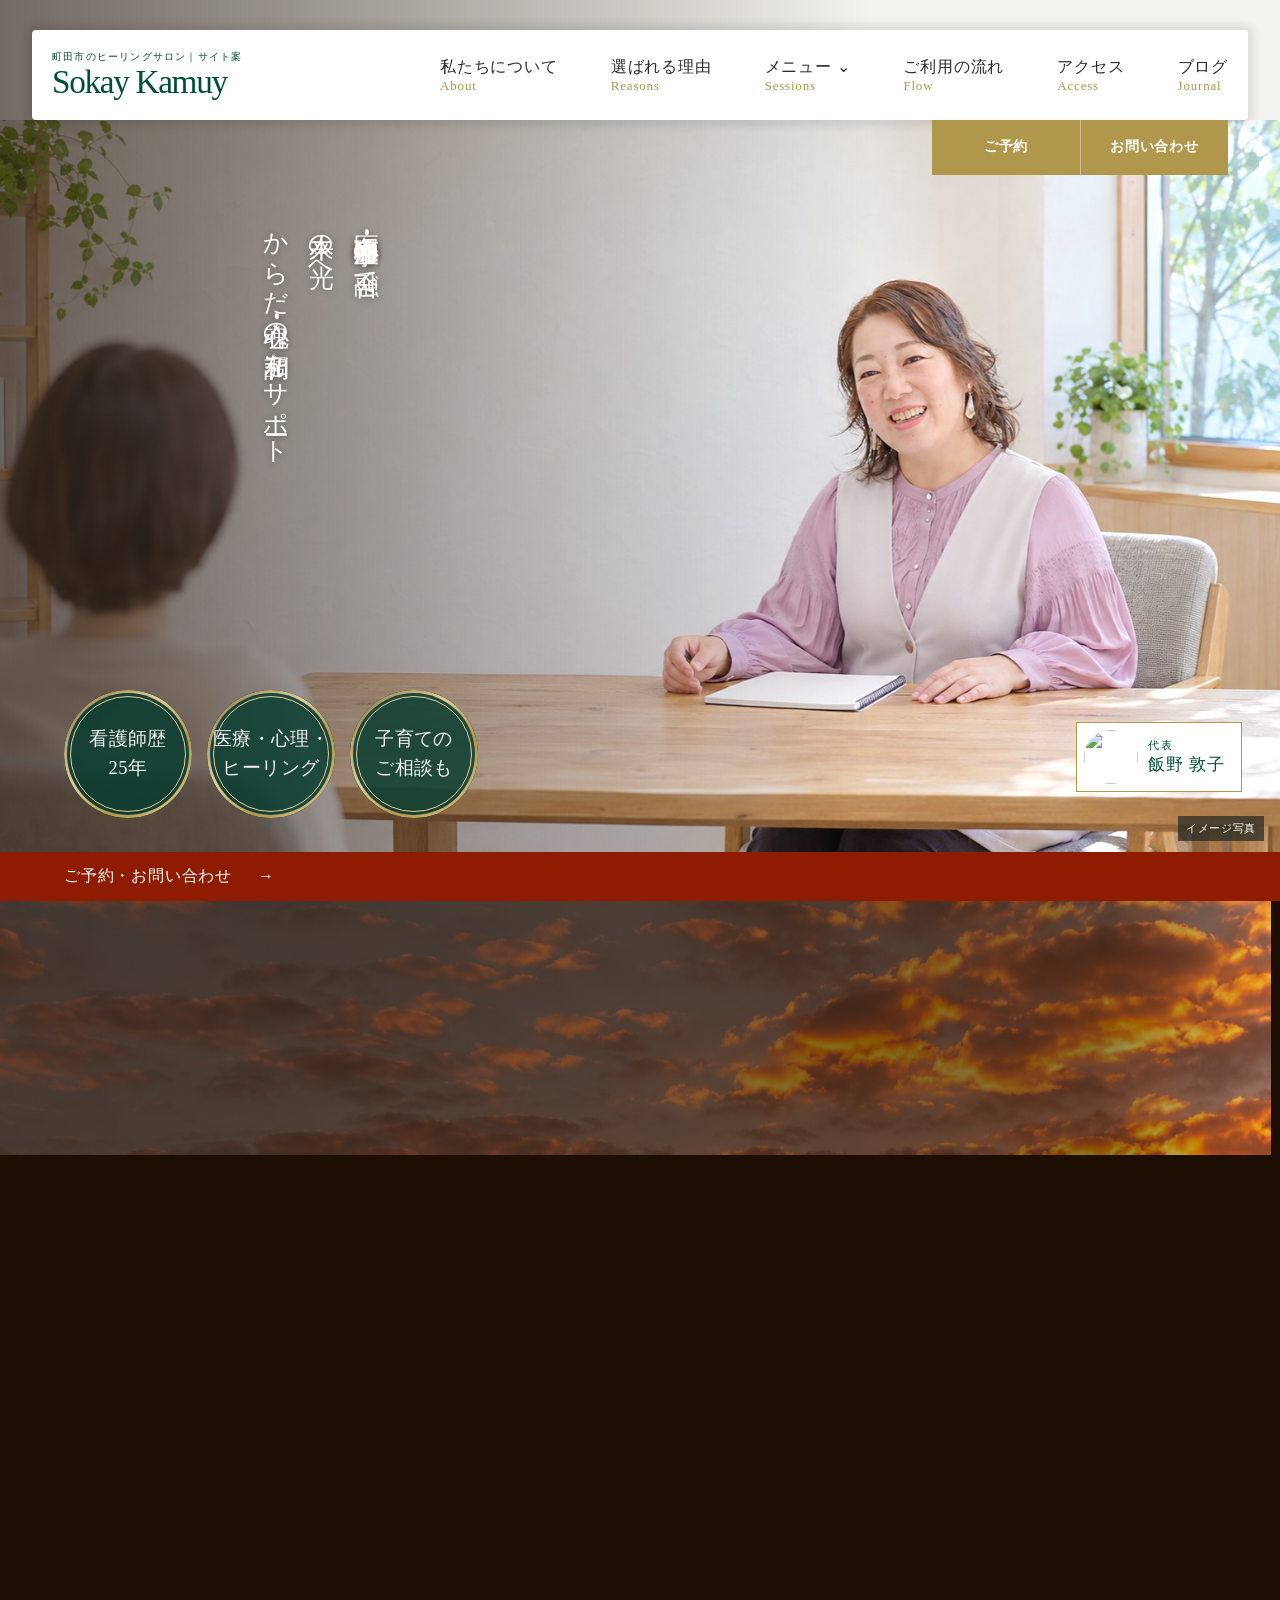
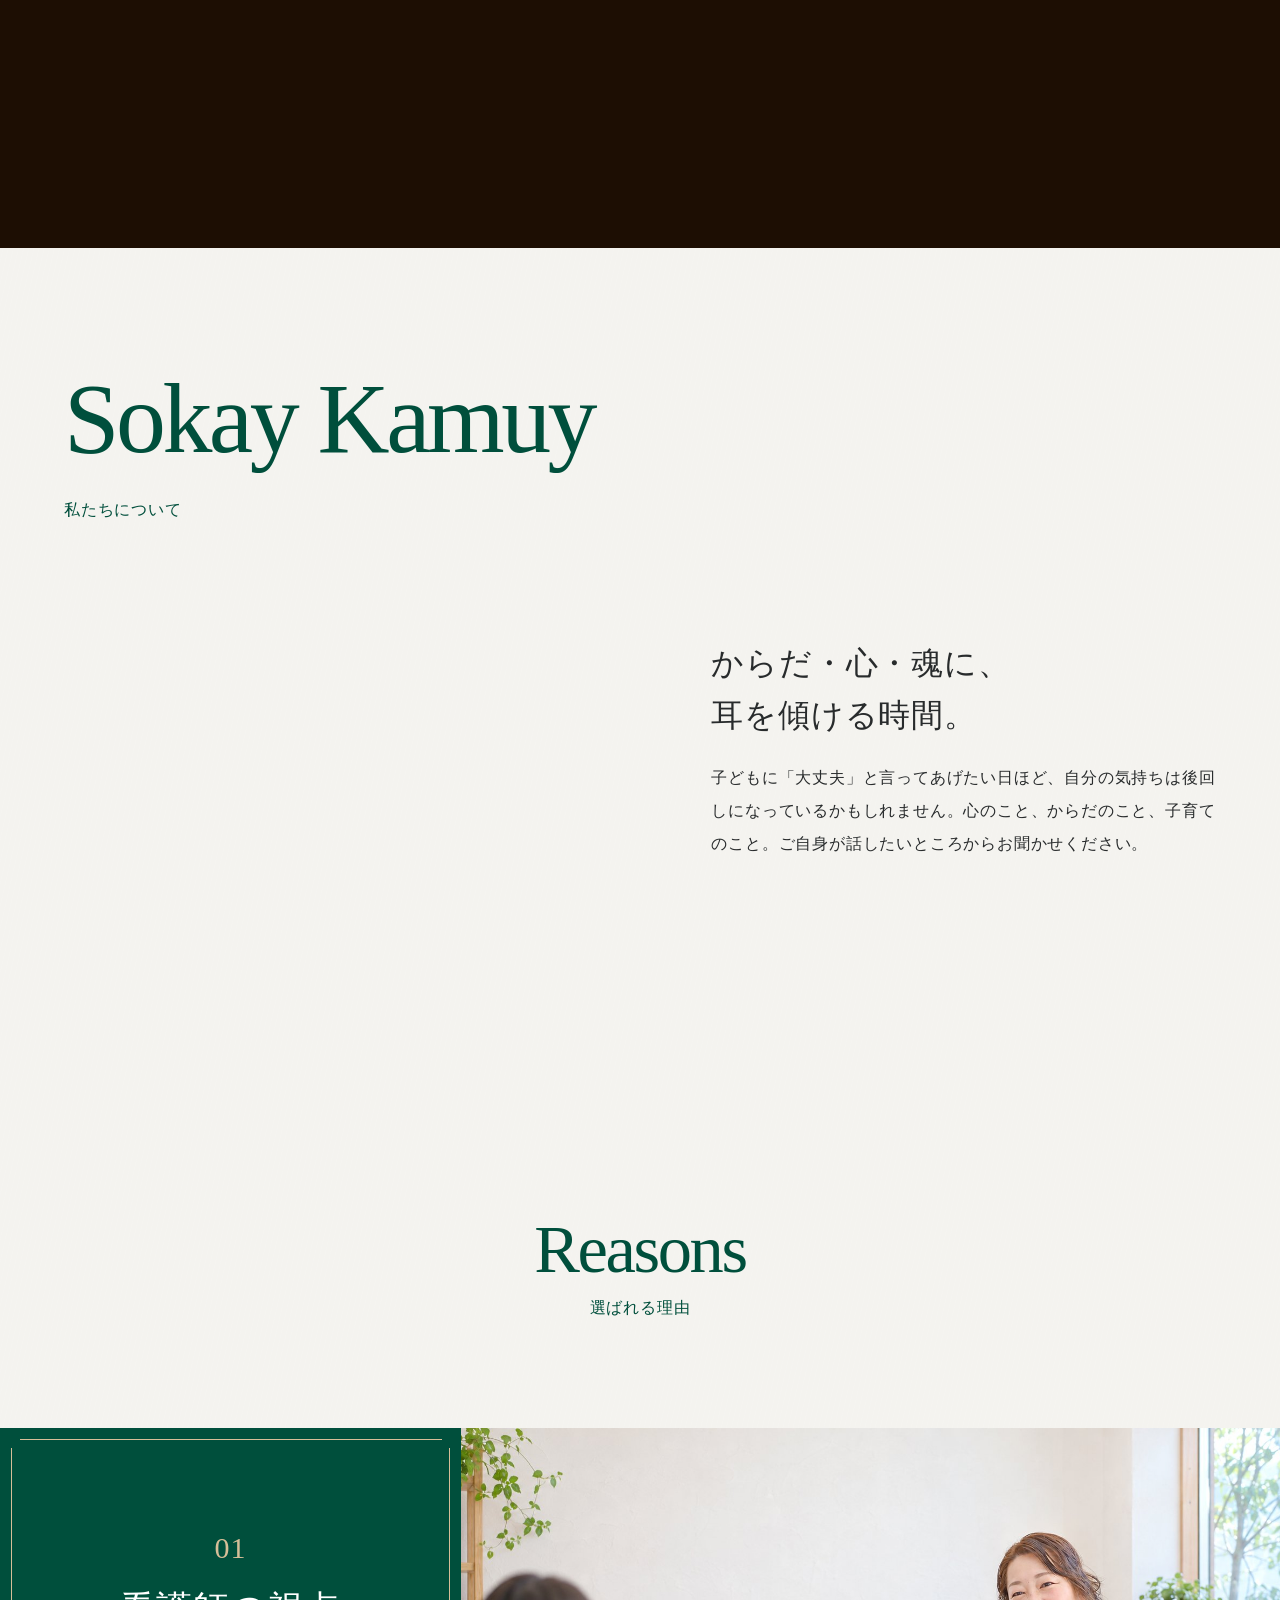
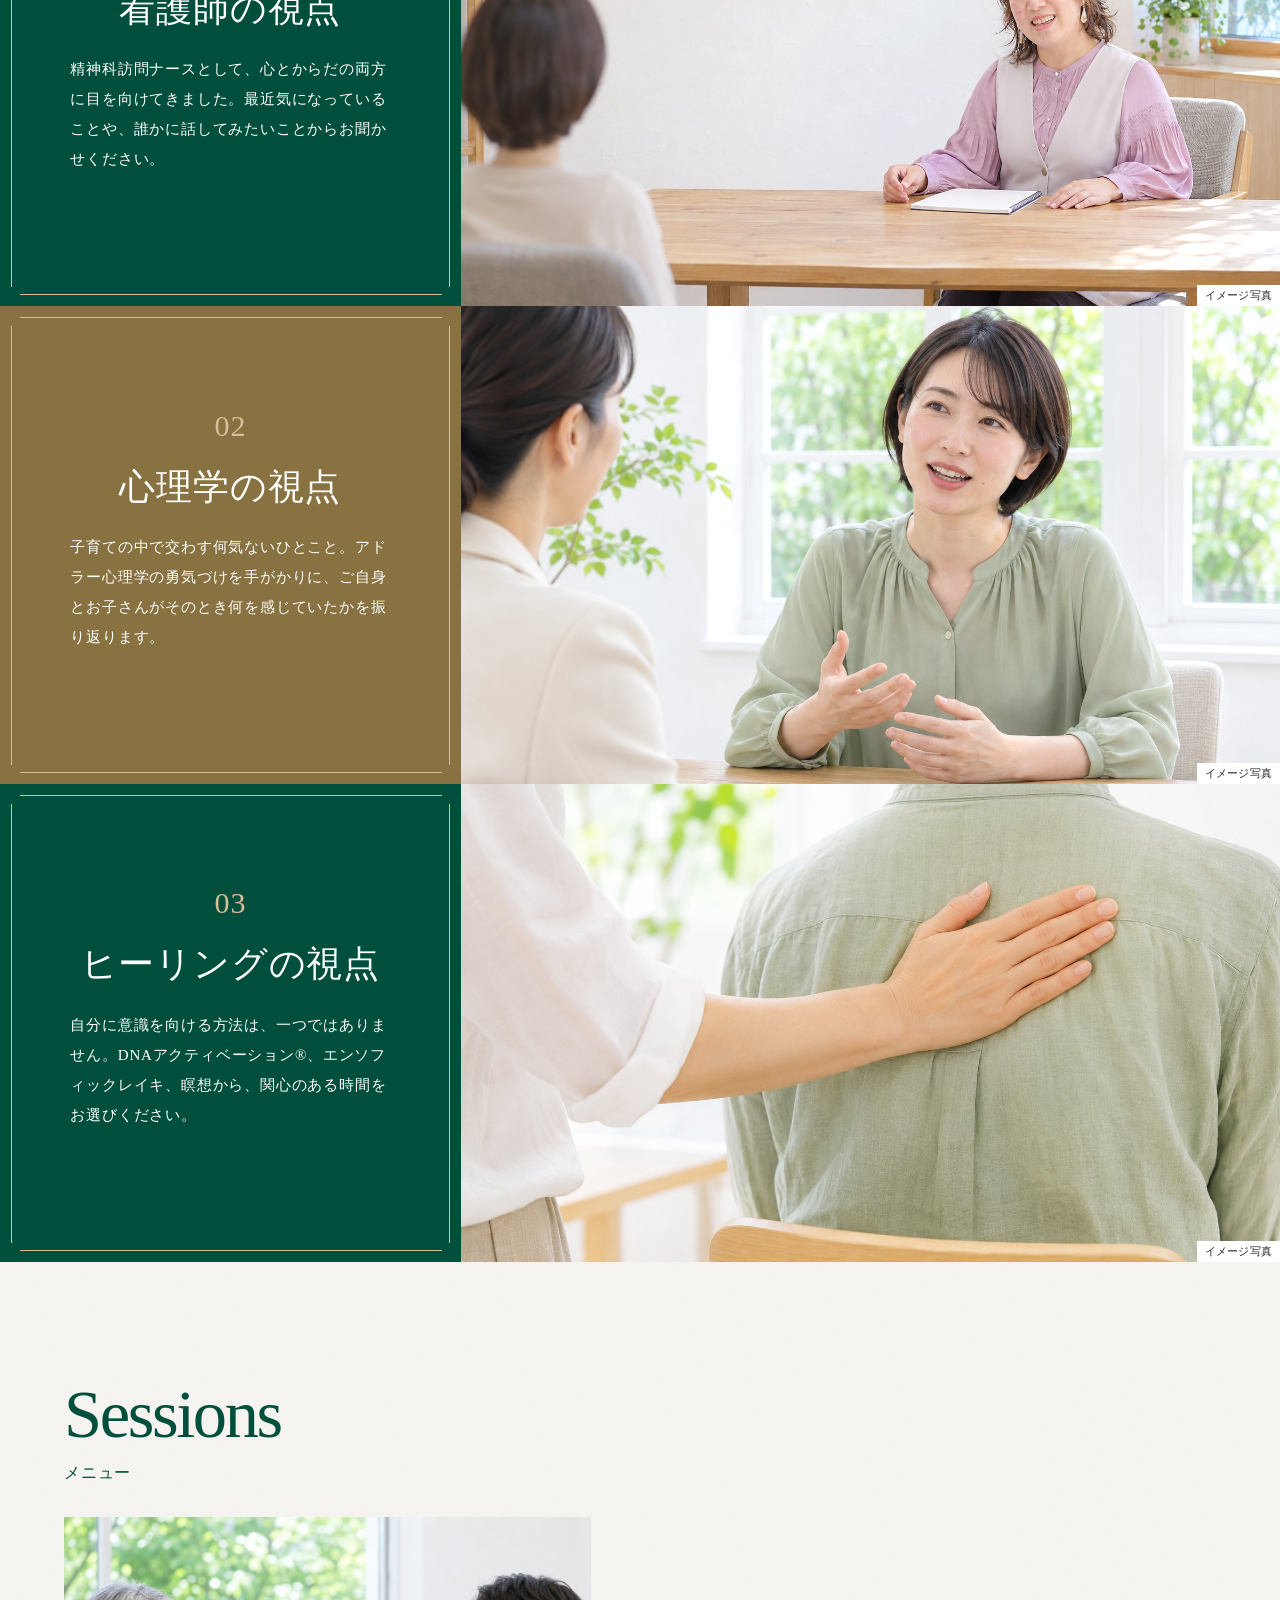
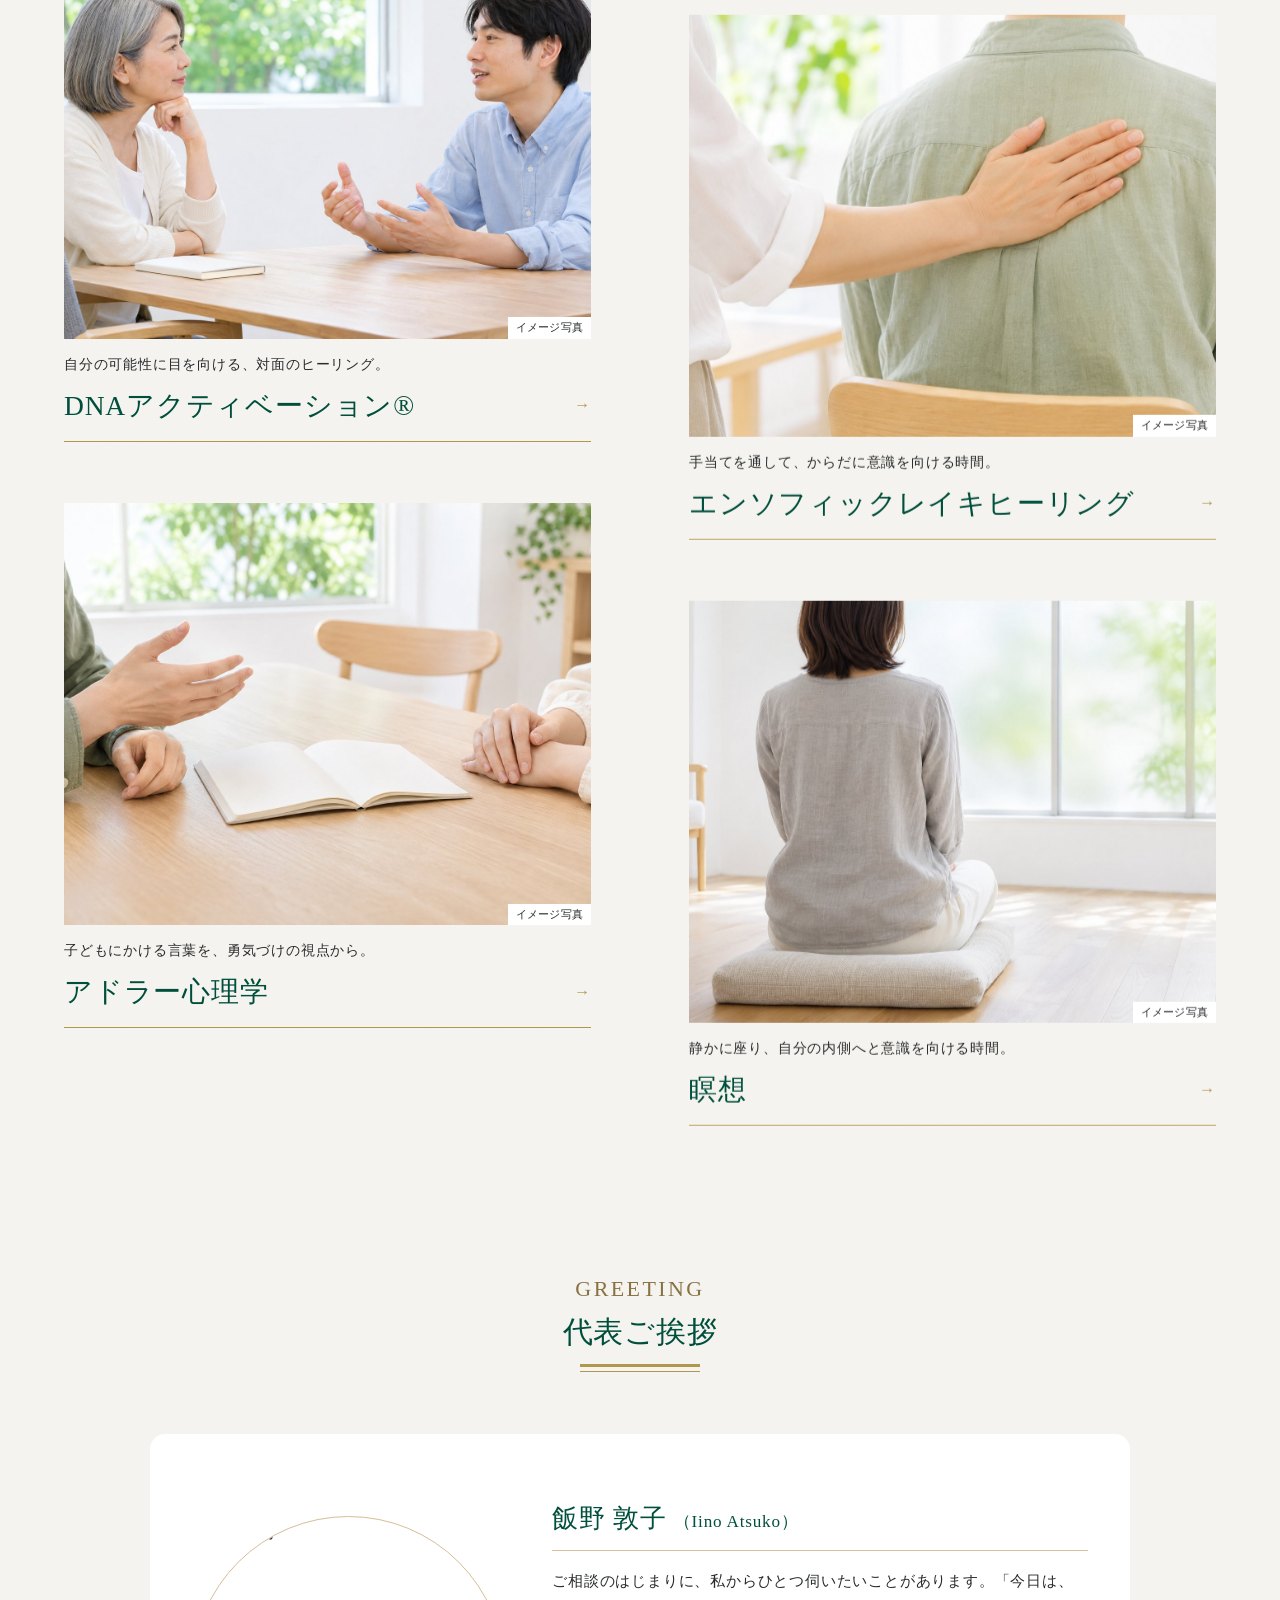
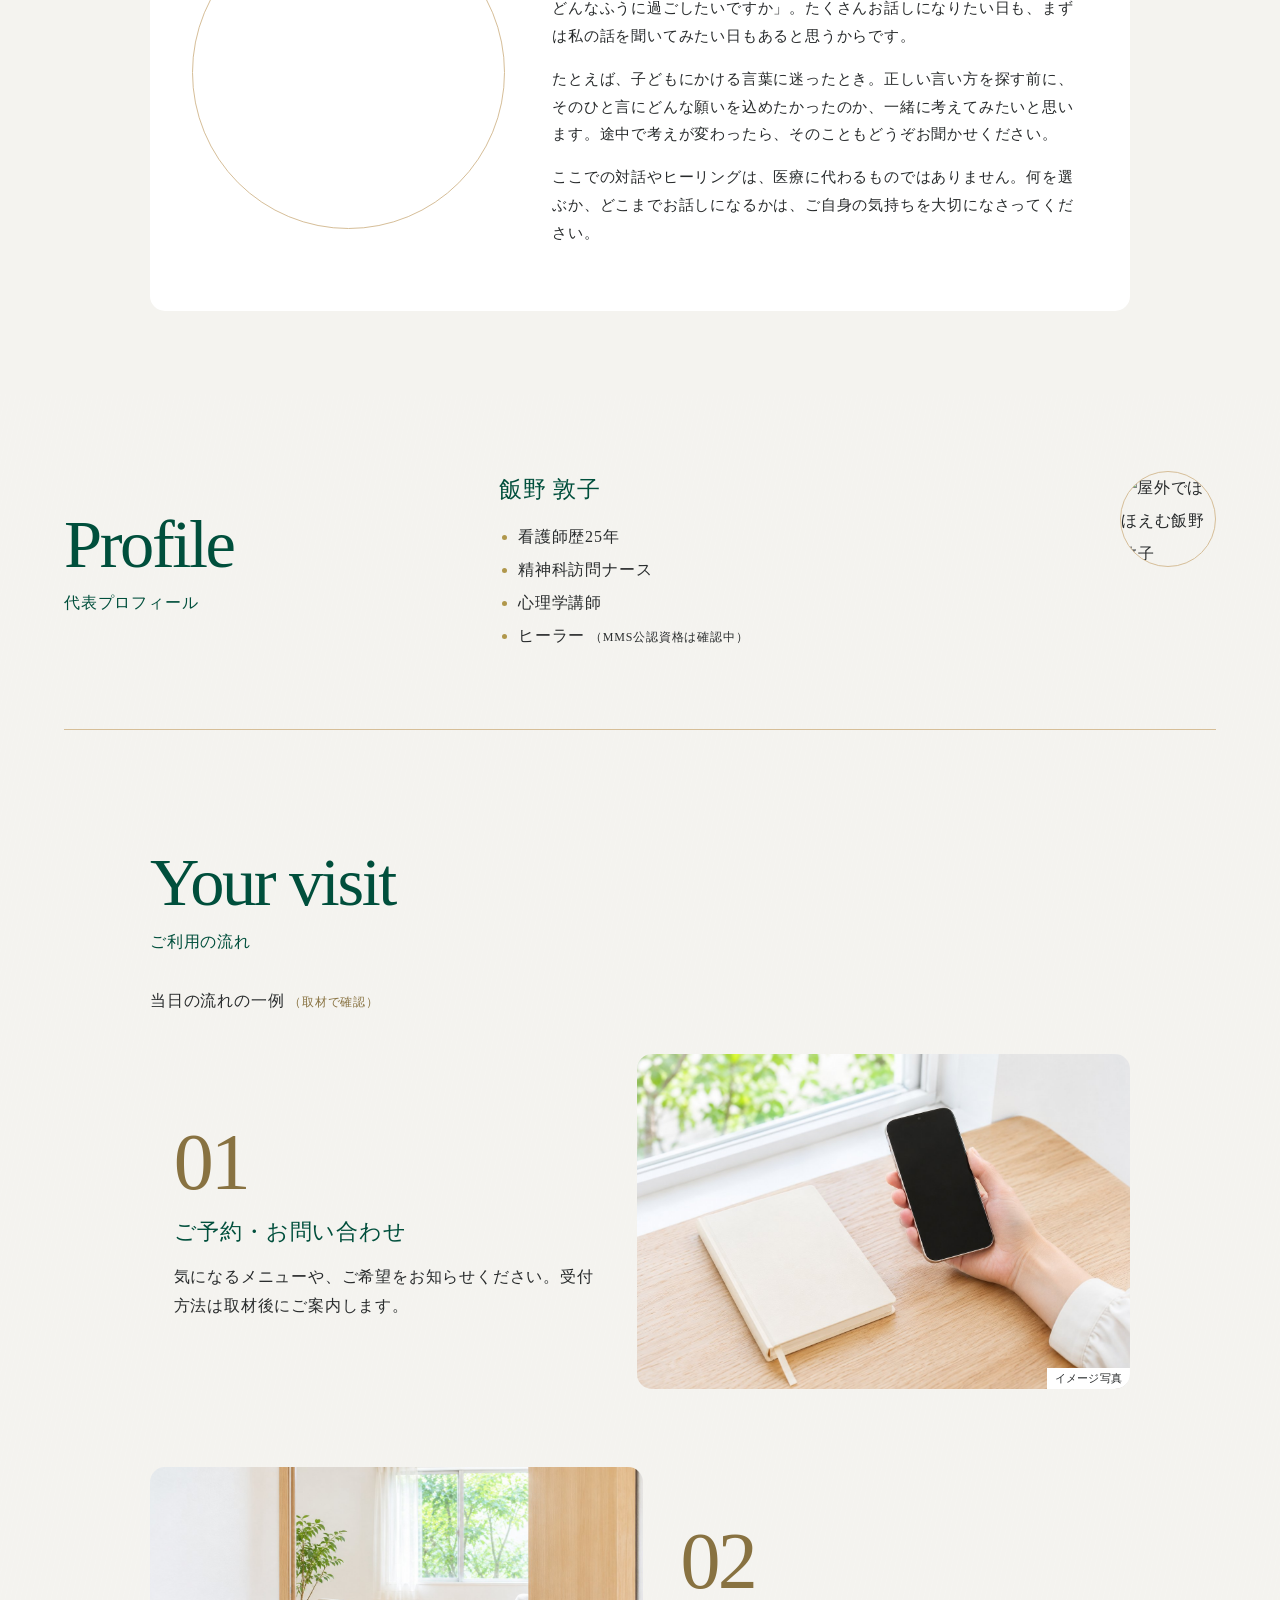
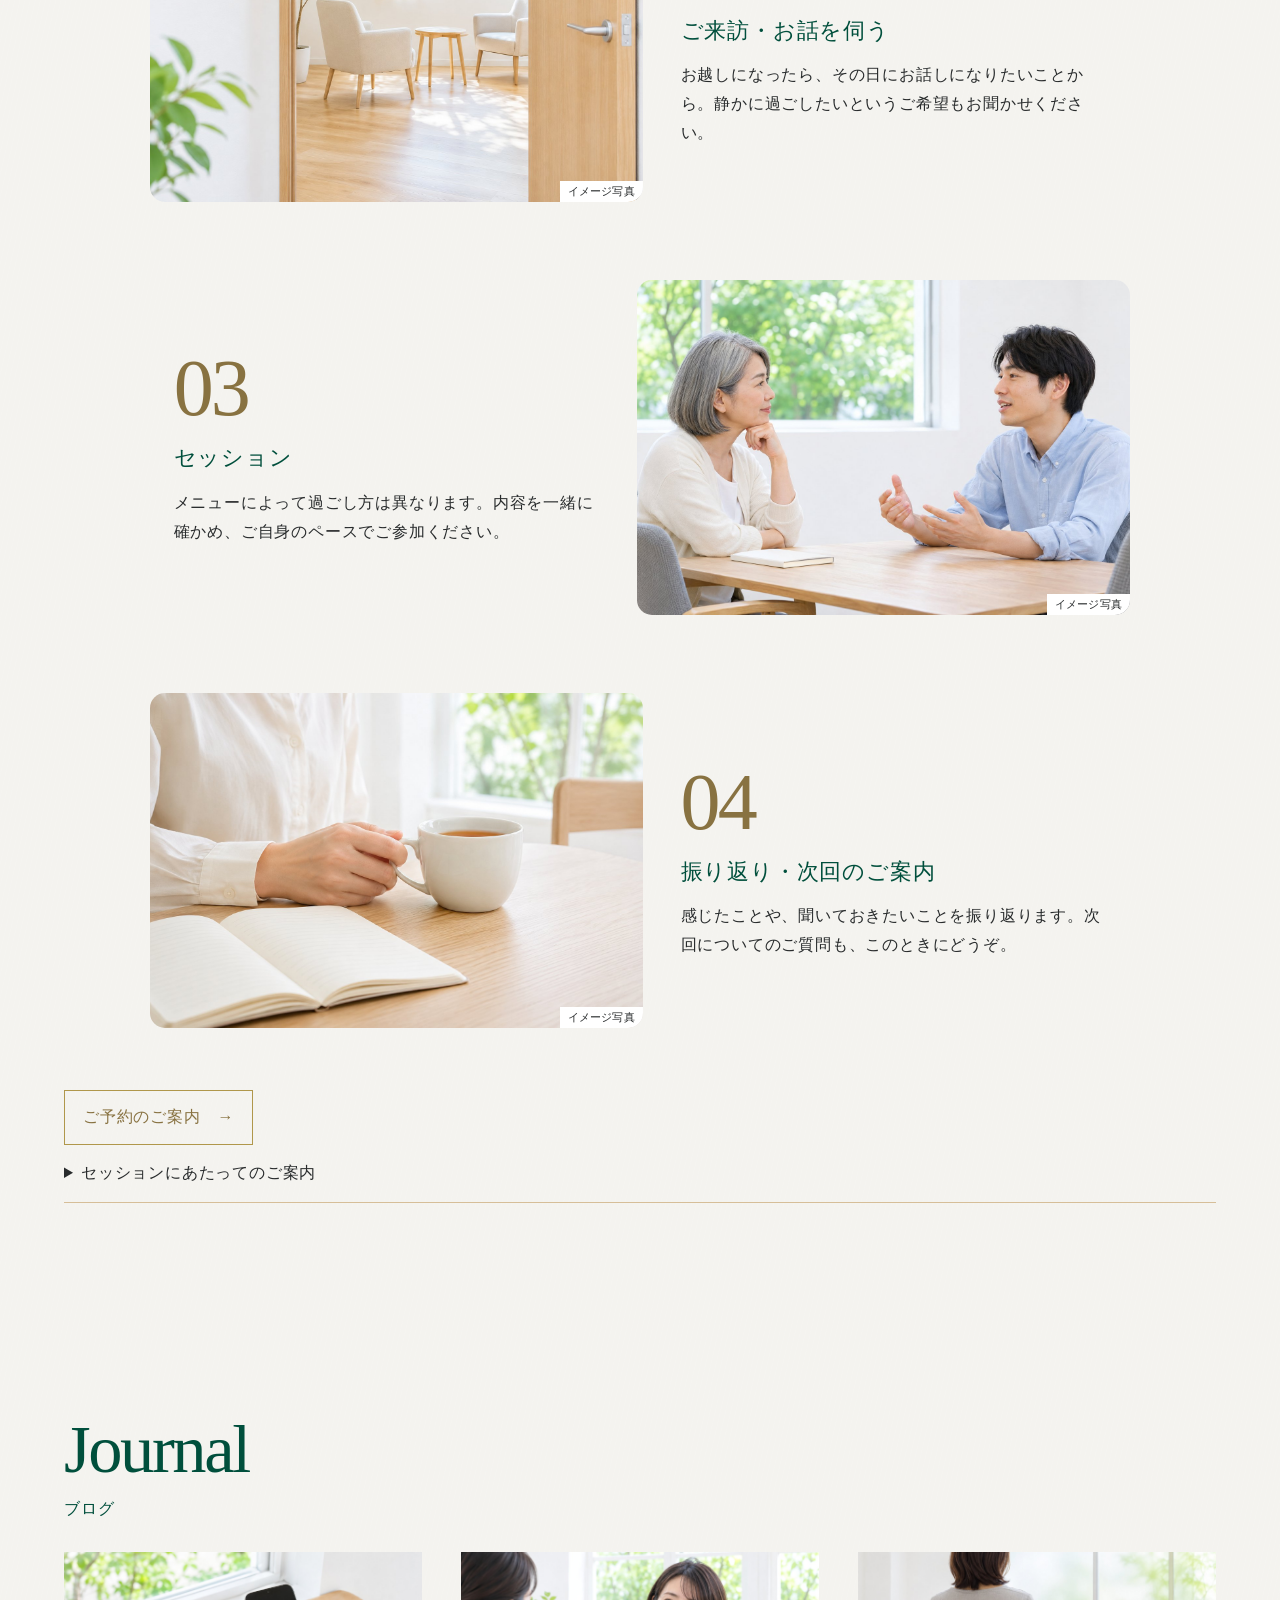
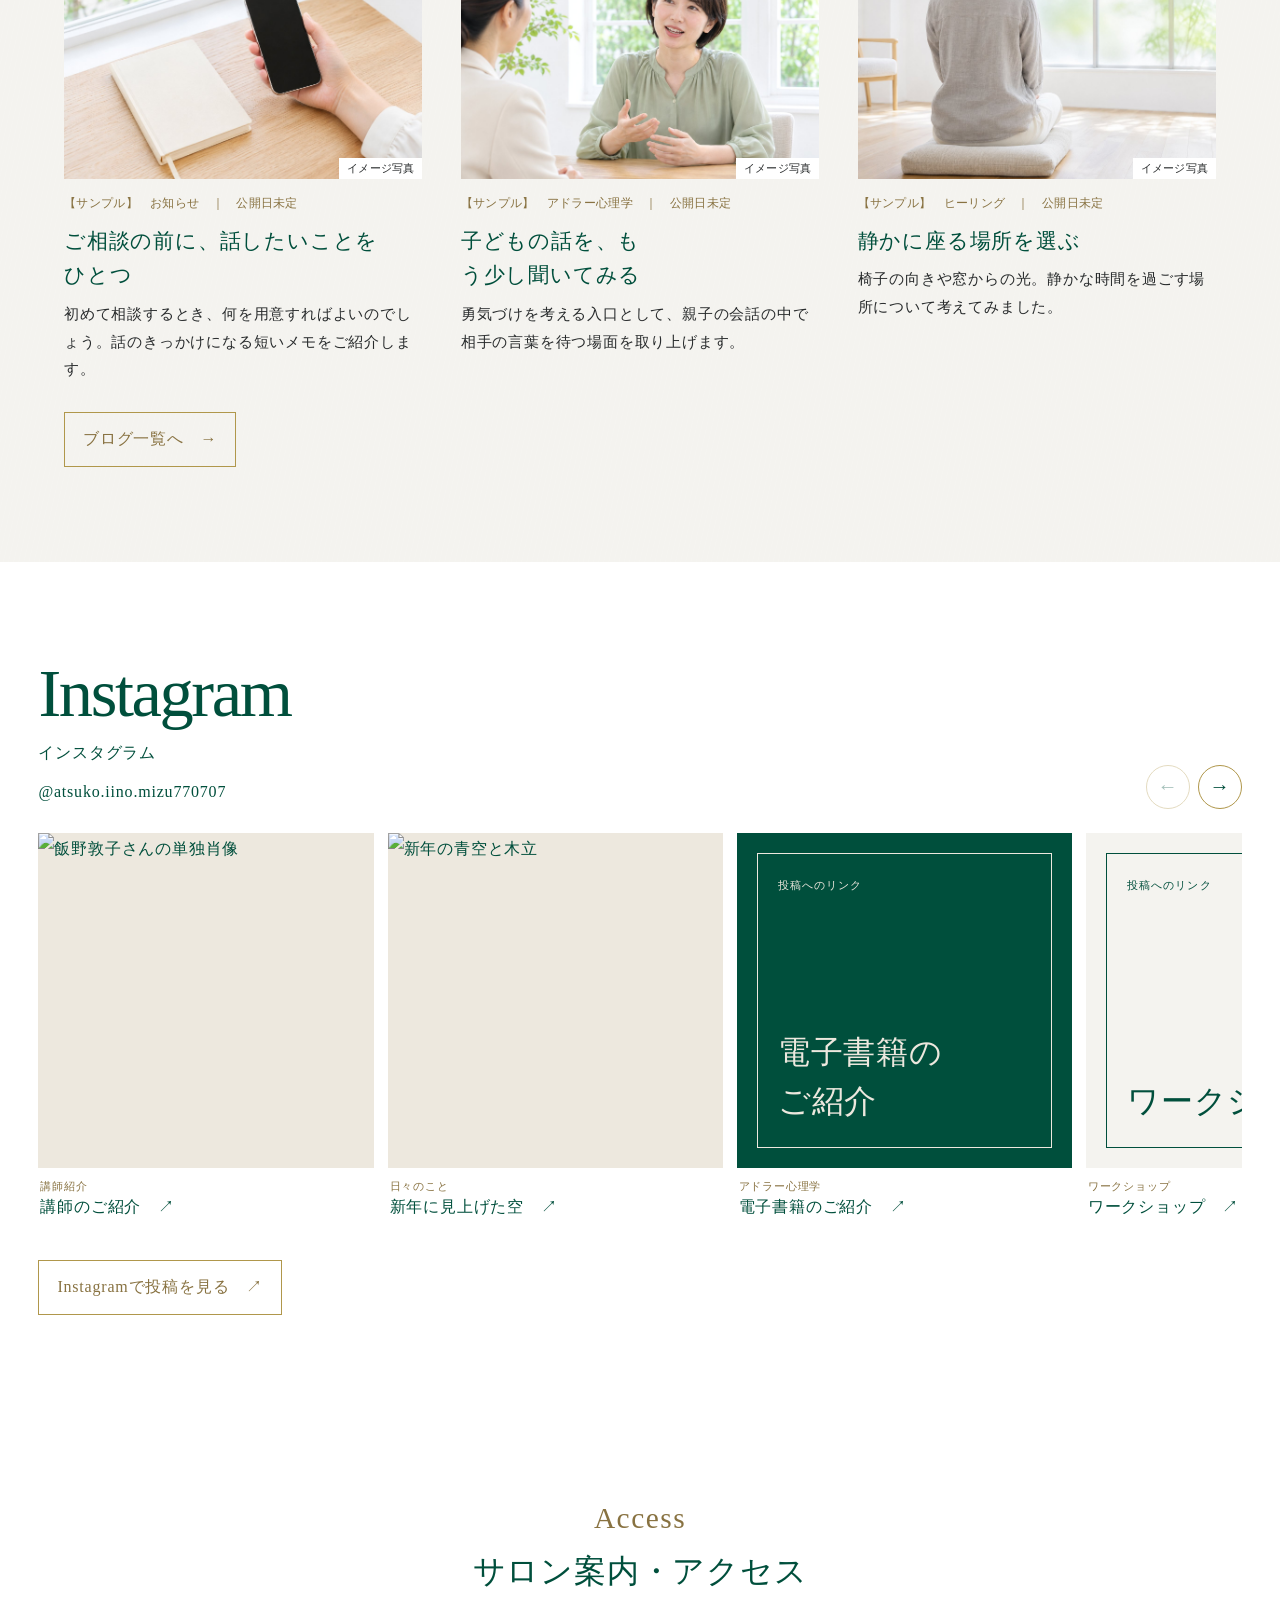
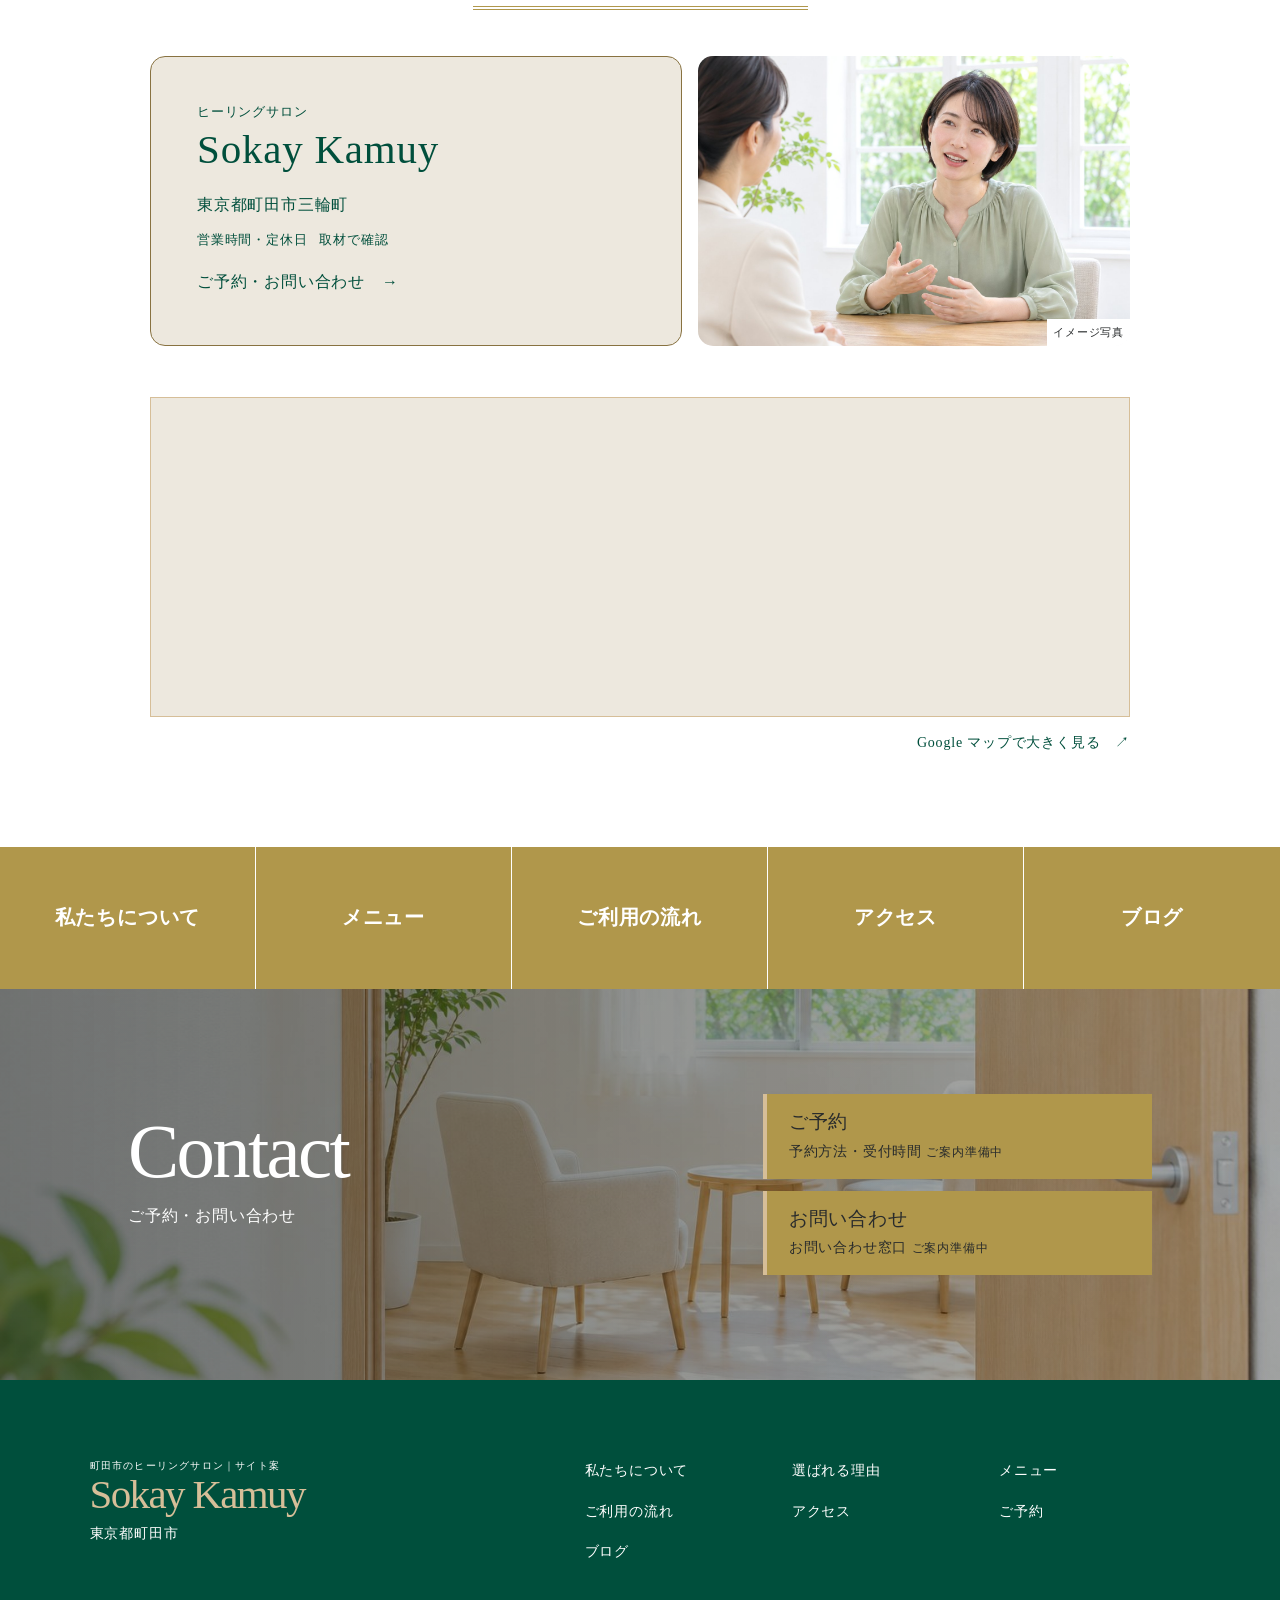
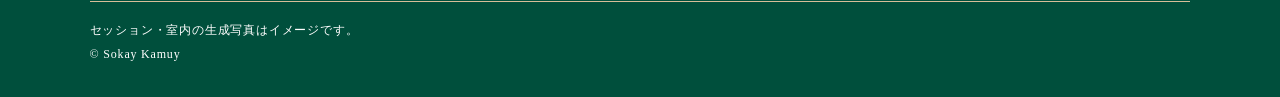
==== commit 9fe9628d: "Restore the full homepage and place interior titles above panoramic photos" ====
--- a/index.html
+++ b/index.html
@@ -3,13 +3,11 @@
 <html lang="ja"><head><meta charset="utf-8"/><meta content="width=device-width,initial-scale=1" name="viewport"/>
 <title>町田市のヒーリングサロン Sokay Kamuy｜DNAアクティベーション®・レイキ・アドラー心理学</title>
 <meta content="東京都町田市のヒーリングサロン Sokay Kamuy。心・からだ・子育てに向き合う方へ、DNAアクティベーション®・レイキ・アドラー心理学をご紹介します。" name="description"/>
-<meta content="noindex,nofollow" name="robots"/><link href="data:," rel="icon"/><link href="css/style.css" rel="stylesheet"/><meta content="noindex,nofollow,noarchive" name="robots"/><script>const formerSections = {"about": "about.html", "reasons": "reasons.html", "menus": "sessions.html", "greeting": "about.html#greeting", "profile": "about.html#profile", "flow": "flow.html", "access": "access.html"};
-const destination = formerSections[location.hash.slice(1)];
-if (typeof destination === "string") location.replace(destination);</script></head>
+<meta content="noindex,nofollow" name="robots"/><link href="data:," rel="icon"/><link href="css/style.css" rel="stylesheet"/><meta content="noindex,nofollow,noarchive" name="robots"/></head>
 <body class="index"><a class="skip" href="#main">本文へ</a>
 <header class="mast"><a class="brand" href="index.html"><small>町田市のヒーリングサロン｜サイト案</small>Sokay Kamuy</a><nav aria-label="主要メニュー" class="wide-nav"><a href="about.html">私たちについて<small>About</small></a><a href="reasons.html">選ばれる理由<small>Reasons</small></a><div class="has-sub"><a href="sessions.html">メニュー <span aria-hidden="true">⌄</span><small>Sessions</small></a><div class="sub"><a href="dna.html">DNAアクティベーション®</a><a href="reiki.html">エンソフィックレイキヒーリング</a><a href="adler.html">アドラー心理学</a><a href="reiki.html#meditation">瞑想</a></div></div><a href="flow.html">ご利用の流れ<small>Flow</small></a><a href="access.html">アクセス<small>Access</small></a><a href="blog.html">ブログ<small>Journal</small></a></nav>
 <details class="mobile-nav"><summary>≡ MENU</summary><nav aria-label="スマホメニュー"><a href="about.html">私たちについて</a><a href="reasons.html">選ばれる理由</a><a href="sessions.html">メニュー</a><a href="flow.html">ご利用の流れ</a><a href="access.html">アクセス</a><a href="blog.html">ブログ</a></nav></details>
-<div class="actions"><a href="index.html#reservation">ご予約</a><a href="index.html#inquiry">お問い合わせ</a></div></header>
+<div class="actions"><a href="#reservation">ご予約</a><a href="#inquiry">お問い合わせ</a></div></header>
 <div class="scroll"><main id="main">
 <section class="hero"><picture><source media="(max-width:700px)" srcset="img/hero-mobile.jpg"/><img alt="飯野 敦子の提供写真を参考にした、相談の様子のイメージ写真" src="img/hero.jpg"/></picture>
 <h1><span>医療・心理・形而上学の融合で</span><span>本来の光へ</span><span>からだ・心・魂の調和をサポート</span></h1>
@@ -17,27 +15,65 @@
 <li><span>看護師歴<br/>25年</span></li>
 <li><span>医療・心理・<br/>ヒーリング</span></li>
 <li><span>子育ての<br/>ご相談も</span></li>
-</ul><small class="hero-credit">イメージ写真</small><a class="hero-owner" href="about.html#greeting"><img alt="" height="60" src="img/profile.jpg" width="60"/><span><small>代表</small>飯野 敦子</span></a></section>
+</ul><small class="hero-credit">イメージ写真</small><a class="hero-owner" href="#greeting"><img alt="" height="60" src="img/profile.jpg" width="60"/><span><small>代表</small>飯野 敦子</span></a></section>
 <a class="hero-band" href="#reservation">ご予約・お問い合わせ <span>→</span></a>
-<section aria-labelledby="letter-title" class="letter letter-preview">
+<section aria-labelledby="letter-title" class="letter">
 <div aria-hidden="true" class="letter-sky"></div>
 <div class="letter-inner"><h2 id="letter-title">最後に、ご自身のための時間を持ったのは、いつですか。</h2>
 <p>少しだけ、ご自分のために足を止めてみませんか。</p>
-<a class="button" href="about.html#message">サロンの想いを読む　→</a></div>
+<p>私は看護師として25年を重ね、精神科の訪問看護に携わってきました。<br/>
+心理学の講師として親子の関わりを考え、ヒーラーとして、言葉になりにくい感覚にも目を向けています。</p>
+<p>このサロンで診断や治療をすることはありません。<br/>
+医療と心理を学ぶなかで大切にしてきたのは、その方がご自分のことをどんな言葉で語るか、耳を澄ませることです。<br/>
+ヒーリングにも、その方が感じたことをそのまま受け取る時間があります。</p>
+<p>家族の予定を手帳に書き込み、自分の欄はいつも空いたまま。<br/>
+ひと息ついたはずなのに、心もからだもどこか重く感じる。<br/>
+子どもにかけたひと言が気になって、寝顔を見ながら考え込んでしまう。</p>
+<p>そんな日のことを、きれいにまとめて話す必要はありません。<br/>
+「本当はこう言いたかった」と思う言葉があれば、そこから聞かせてください。<br/>
+まだ言葉が見つからなければ、静かに過ごすという選び方もあります。</p>
+<p>話してみたい日にも、静けさに身を置きたい日にも。<br/>
+ご自身に合いそうな時間を、下のメニューから探してみてください。</p>
+<a class="button" href="#menus">メニューを見る　→</a></div>
 </section>
 <section class="about wrap" id="about"><div class="wordmark" lang="en">Sokay Kamuy</div><div class="heading"><h2>私たちについて</h2></div>
 <div class="about-layout"><div class="photos">
 <img alt="光の入る室内のイメージ写真" loading="lazy" src="img/contact-band.jpg"/><img alt="新年に見上げた冬の空" loading="lazy" src="img/ig_20250106_01.jpg"/></div>
 <div class="bio"><h3>からだ・心・魂に、<br/>耳を傾ける時間。</h3><p>子どもに「大丈夫」と言ってあげたい日ほど、自分の気持ちは後回しになっているかもしれません。心のこと、からだのこと、子育てのこと。ご自身が話したいところからお聞かせください。</p>
-<a class="button" href="about.html">私たちについて　→</a></div></div></section>
-<section class="wrap menu-section" id="menus"><div class="heading"><span lang="en">Sessions</span><h2>メニュー</h2></div><div class="tiles"><a class="tile" href="dna.html"><span class="tile-photo"><img alt="明るい相談室で机をはさみ、表情を見ながら話す二人のイメージ写真" loading="lazy" src="img/visit-session.jpg"/></span><p>自分の可能性に目を向ける、対面のヒーリング。</p><div><h3>DNAアクティベーション®</h3><span aria-hidden="true">→</span></div></a><a class="tile" href="reiki.html"><span class="tile-photo"><img alt="着衣の背中に一方の手を添えたイメージ" loading="lazy" src="img/menu-reiki.jpg"/></span><p>手当てを通して、からだに意識を向ける時間。</p><div><h3><span class="term">エンソフィック</span><wbr/><span class="term">レイキヒーリング</span></h3><span aria-hidden="true">→</span></div></a><a class="tile" href="adler.html"><span class="tile-photo"><img alt="ノートをはさんで話す手元のイメージ写真" loading="lazy" src="img/discuss-notes.jpg"/></span><p>子どもにかける言葉を、勇気づけの視点から。</p><div><h3>アドラー心理学</h3><span aria-hidden="true">→</span></div></a><a class="tile" href="reiki.html#meditation"><span class="tile-photo"><img alt="座布団に座って静かに過ごす一人の後ろ姿" loading="lazy" src="img/menu-meditation.jpg"/></span><p>静かに座り、自分の内側へと意識を向ける時間。</p><div><h3>瞑想</h3><span aria-hidden="true">→</span></div></a></div><a class="button" href="sessions.html">メニュー一覧へ　→</a></section><div class="home-guide wrap"><nav aria-label="関連ページ" class="page-next"><a href="reasons.html"><small lang="en">Our approach</small><span>選ばれる理由</span><i aria-hidden="true">→</i></a><a href="flow.html"><small lang="en">Your visit</small><span>ご利用の流れ</span><i aria-hidden="true">→</i></a><a href="access.html"><small lang="en">Access</small><span>サロン案内・アクセス</span><i aria-hidden="true">→</i></a></nav></div>
-<section class="wrap journal" id="journal"><div class="heading"><span lang="en">Journal</span><h2>ブログ</h2></div><div class="journal-grid"><a class="journal-card" href="post-sample.html#first-visit" id="card-first-visit"><span class="journal-photo"><img alt="" loading="lazy" src="img/visit-planner.jpg"/></span><span class="entry-meta">【サンプル】　お知らせ　｜　公開日未定</span><h3>ご相談の前に、話したいことをひとつ</h3><p>初めて相談するとき、何を用意すればよいのでしょう。話のきっかけになる短いメモをご紹介します。</p></a><a class="journal-card" href="post-sample.html#encouragement" id="card-encouragement"><span class="journal-photo"><img alt="" loading="lazy" src="img/psychology.jpg"/></span><span class="entry-meta">【サンプル】　アドラー心理学　｜　公開日未定</span><h3>子どもの話を、もう少し聞いてみる</h3><p>勇気づけを考える入口として、親子の会話の中で相手の言葉を待つ場面を取り上げます。</p></a><a class="journal-card" href="post-sample.html#quiet-time" id="card-quiet-time"><span class="journal-photo"><img alt="" loading="lazy" src="img/menu-meditation.jpg"/></span><span class="entry-meta">【サンプル】　ヒーリング　｜　公開日未定</span><h3>静かに座る場所を選ぶ</h3><p>椅子の向きや窓からの光。静かな時間を過ごす場所について考えてみました。</p></a></div><a class="button" href="blog.html">ブログ一覧へ　→</a></section><section class="social" id="instagram"><div class="social-inner"><div class="social-head"><div><div class="heading"><span lang="en">Instagram</span><h2>インスタグラム</h2></div><a class="social-handle" href="https://www.instagram.com/atsuko.iino.mizu770707/" rel="noopener noreferrer" target="_blank">@atsuko.iino.mizu770707</a></div><div class="social-controls"><button aria-controls="social-posts" aria-label="前の投稿" type="button">←</button><button aria-controls="social-posts" aria-label="次の投稿" type="button">→</button></div></div><ul aria-label="飯野敦子さんのInstagram投稿" class="social-track" id="social-posts"><li><a class="social-post style-portrait" href="https://www.instagram.com/atsuko.iino.mizu770707/p/DQULCT_EnTb/" rel="noopener noreferrer" target="_blank"><div class="social-image"><img alt="飯野敦子さんの単独肖像" loading="lazy" src="img/ig-greeting.jpg"/></div><div class="social-description"><small>講師紹介</small><span>講師のご紹介　↗</span></div></a></li><li><a class="social-post style-sky" href="https://www.instagram.com/atsuko.iino.mizu770707/p/DEeNM2-yLnL/" rel="noopener noreferrer" target="_blank"><div class="social-image"><img alt="新年の青空と木立" loading="lazy" src="img/ig_20250106_01.jpg"/></div><div class="social-description"><small>日々のこと</small><span>新年に見上げた空　↗</span></div></a></li><li><a class="social-post style-book" href="https://www.instagram.com/atsuko.iino.mizu770707/p/DLAS5X0SfOT/" rel="noopener noreferrer" target="_blank"><div class="social-image"><div class="social-type"><small>投稿へのリンク</small><strong>電子書籍の<br/>ご紹介</strong></div></div><div class="social-description"><small>アドラー心理学</small><span>電子書籍のご紹介　↗</span></div></a></li><li><a class="social-post style-event" href="https://www.instagram.com/atsuko.iino.mizu770707/p/DRE-sPjkgtB/" rel="noopener noreferrer" target="_blank"><div class="social-image"><div class="social-type"><small>投稿へのリンク</small><strong>ワークショップ</strong></div></div><div class="social-description"><small>ワークショップ</small><span>ワークショップ　↗</span></div></a></li><li><a class="social-post style-healing" href="https://www.instagram.com/atsuko.iino.mizu770707/p/DRgJKi1En65/" rel="noopener noreferrer" target="_blank"><div class="social-image"><div class="social-type"><small>投稿へのリンク</small><strong>ヒーリングの<br/>活動</strong></div></div><div class="social-description"><small>ヒーリング</small><span>ヒーリングの活動　↗</span></div></a></li><li><a class="social-post style-journal" href="https://www.instagram.com/atsuko.iino.mizu770707/p/Dfrf4hSSXcl/" rel="noopener noreferrer" target="_blank"><div class="social-image"><div class="social-type"><small>投稿へのリンク</small><strong>サロンの投稿</strong></div></div><div class="social-description"><small>サロン便り</small><span>サロンの投稿　↗</span></div></a></li></ul><a class="button" href="https://www.instagram.com/atsuko.iino.mizu770707/" rel="noopener noreferrer" target="_blank">Instagramで投稿を見る　↗</a></div></section>
-<div class="wrap chapter-notes"><details class="notes"><summary>セッションにあたってのご案内</summary><p>本セッションは、治療や症状の改善を目的とした医療行為ではありません。セッションの効果には個人差があり、特定の効果や結果を保証するものではありません。</p><details><summary>DNAアクティベーション®の参加条件</summary><p>対面のみで、遠隔・オンラインではお受けいただけません。施術はMMS認定の公認ヒーラーに限られます。16歳未満の方はお受けいただけません。16歳以上の未成年の方には保護者の同意書が必要です。</p>
+</div></div></section>
+<section class="reasons" id="reasons"><div class="heading"><span lang="en">Reasons</span><h2>選ばれる理由</h2></div><article class="reason"><div class="panel"><span class="number">01</span><h3><span>看護師の視点</span></h3><p>精神科訪問ナースとして、心とからだの両方に目を向けてきました。最近気になっていることや、誰かに話してみたいことからお聞かせください。</p></div><div class="reason-photo"><img alt="相談者の話に耳を傾ける表情のイメージ写真" loading="lazy" src="img/hero.jpg"/></div></article><article class="reason"><div class="panel"><span class="number">02</span><h3><span>心理学の視点</span></h3><p>子育ての中で交わす何気ないひとこと。アドラー心理学の勇気づけを手がかりに、ご自身とお子さんがそのとき何を感じていたかを振り返ります。</p></div><div class="reason-photo"><img alt="心理相談で相談者役が向かいの相手に話すイメージ写真" loading="lazy" src="img/psychology.jpg"/></div></article><article class="reason"><div class="panel"><span class="number">03</span><h3><span>ヒーリングの視点</span></h3><p>自分に意識を向ける方法は、一つではありません。DNAアクティベーション®、エンソフィックレイキ、瞑想から、関心のある時間をお選びください。</p></div><div class="reason-photo"><img alt="着衣の背中に手を添えるイメージ写真" loading="lazy" src="img/menu-reiki.jpg"/></div></article></section>
+<section class="wrap menu-section" id="menus"><div class="heading"><span lang="en">Sessions</span><h2>メニュー</h2></div><div class="tiles"><a class="tile" href="dna.html"><span class="tile-photo"><img alt="明るい相談室で机をはさみ、表情を見ながら話す二人のイメージ写真" loading="lazy" src="img/visit-session.jpg"/></span><p>自分の可能性に目を向ける、対面のヒーリング。</p><div><h3>DNAアクティベーション®</h3><span aria-hidden="true">→</span></div></a><a class="tile" href="reiki.html"><span class="tile-photo"><img alt="着衣の背中に一方の手を添えたイメージ" loading="lazy" src="img/menu-reiki.jpg"/></span><p>手当てを通して、からだに意識を向ける時間。</p><div><h3><span class="term">エンソフィック</span><wbr/><span class="term">レイキヒーリング</span></h3><span aria-hidden="true">→</span></div></a><a class="tile" href="adler.html"><span class="tile-photo"><img alt="ノートをはさんで話す手元のイメージ写真" loading="lazy" src="img/discuss-notes.jpg"/></span><p>子どもにかける言葉を、勇気づけの視点から。</p><div><h3>アドラー心理学</h3><span aria-hidden="true">→</span></div></a><a class="tile" href="reiki.html#meditation"><span class="tile-photo"><img alt="座布団に座って静かに過ごす一人の後ろ姿" loading="lazy" src="img/menu-meditation.jpg"/></span><p>静かに座り、自分の内側へと意識を向ける時間。</p><div><h3>瞑想</h3><span aria-hidden="true">→</span></div></a></div></section>
+<section aria-labelledby="greeting-title" class="greeting" id="greeting">
+<header class="greeting-title"><span lang="en">GREETING</span><h2 id="greeting-title">代表ご挨拶</h2></header>
+<div class="greeting-card">
+<img alt="飯野 敦子" class="greeting-photo" height="600" loading="lazy" src="img/ig-greeting.jpg" width="600"/>
+<div class="greeting-copy"><h3>飯野 敦子 <small lang="en">（Iino Atsuko）</small></h3>
+<p>ご相談のはじまりに、私からひとつ伺いたいことがあります。「今日は、どんなふうに過ごしたいですか」。たくさんお話しになりたい日も、まずは私の話を聞いてみたい日もあると思うからです。</p>
+<p>たとえば、子どもにかける言葉に迷ったとき。正しい言い方を探す前に、そのひと言にどんな願いを込めたかったのか、一緒に考えてみたいと思います。途中で考えが変わったら、そのこともどうぞお聞かせください。</p>
+<p>ここでの対話やヒーリングは、医療に代わるものではありません。何を選ぶか、どこまでお話しになるかは、ご自身の気持ちを大切になさってください。</p>
+</div>
+</div>
+</section>
+<section aria-labelledby="profile-title" class="profile wrap" id="profile">
+<div class="heading"><span lang="en">Profile</span><h2 id="profile-title">代表プロフィール</h2></div>
+<div class="profile-details"><img alt="屋外でほほえむ飯野敦子" class="profile-small" height="96" loading="lazy" src="img/profile.jpg" width="96"/><h3>飯野 敦子</h3>
+<ul><li>看護師歴25年</li><li>精神科訪問ナース</li><li>心理学講師</li><li>ヒーラー <small>（MMS公認資格は確認中）</small></li></ul>
+</div>
+</section>
+<section class="wrap flow" id="flow"><div class="heading"><span lang="en">Your visit</span><h2>ご利用の流れ</h2></div><p class="visit-note">当日の流れの一例 <small>（取材で確認）</small></p><ol class="visit-list"><li class="visit-row"><div class="visit-copy"><span aria-hidden="true" class="visit-number">01</span><h3>ご予約・お問い合わせ</h3><p>気になるメニューや、ご希望をお知らせください。受付方法は取材後にご案内します。</p></div><div class="visit-photo"><img alt="手帳とスマートフォンを手に取る様子" loading="lazy" src="img/visit-planner.jpg"/></div></li><li class="visit-row"><div class="visit-copy"><span aria-hidden="true" class="visit-number">02</span><h3>ご来訪・お話を伺う</h3><p>お越しになったら、その日にお話しになりたいことから。静かに過ごしたいというご希望もお聞かせください。</p></div><div class="visit-photo"><img alt="窓から光が入る相談室の入口" loading="lazy" src="img/contact-band.jpg"/></div></li><li class="visit-row"><div class="visit-copy"><span aria-hidden="true" class="visit-number">03</span><h3>セッション</h3><p>メニューによって過ごし方は異なります。内容を一緒に確かめ、ご自身のペースでご参加ください。</p></div><div class="visit-photo"><img alt="明るい相談室で机をはさみ、表情を見ながら話す二人のイメージ写真" loading="lazy" src="img/visit-session.jpg"/></div></li><li class="visit-row"><div class="visit-copy"><span aria-hidden="true" class="visit-number">04</span><h3>振り返り・次回のご案内</h3><p>感じたことや、聞いておきたいことを振り返ります。次回についてのご質問も、このときにどうぞ。</p></div><div class="visit-photo"><img alt="カップを手に、開いた手帳に向かう場面" loading="lazy" src="img/visit-notes.jpg"/></div></li></ol><a class="button" href="#reservation">ご予約のご案内　→</a>
+<details class="notes"><summary>セッションにあたってのご案内</summary><p>本セッションは、治療や症状の改善を目的とした医療行為ではありません。セッションの効果には個人差があり、特定の効果や結果を保証するものではありません。</p><details><summary>DNAアクティベーション®の参加条件</summary><p>対面のみで、遠隔・オンラインではお受けいただけません。施術はMMS認定の公認ヒーラーに限られます。16歳未満の方はお受けいただけません。16歳以上の未成年の方には保護者の同意書が必要です。</p>
 <p>DNAアクティベーション®はモダンミステリースクールの登録商標です。</p>
-</details></details></div><section class="contact"><div class="wrap"><div><div class="heading"><span lang="en">Contact</span><h2>ご予約・お問い合わせ</h2></div></div><div class="contact-options"><div><h3 id="reservation">ご予約</h3><p>予約方法・受付時間 <small>ご案内準備中</small></p></div><div><h3 id="inquiry">お問い合わせ</h3><p>お問い合わせ窓口 <small>ご案内準備中</small></p></div></div></div></section>
+</details></details></section>
+<section class="wrap journal" id="journal"><div class="heading"><span lang="en">Journal</span><h2>ブログ</h2></div><div class="journal-grid"><a class="journal-card" href="post-sample.html#first-visit" id="card-first-visit"><span class="journal-photo"><img alt="" loading="lazy" src="img/visit-planner.jpg"/></span><span class="entry-meta">【サンプル】　お知らせ　｜　公開日未定</span><h3>ご相談の前に、話したいことをひとつ</h3><p>初めて相談するとき、何を用意すればよいのでしょう。話のきっかけになる短いメモをご紹介します。</p></a><a class="journal-card" href="post-sample.html#encouragement" id="card-encouragement"><span class="journal-photo"><img alt="" loading="lazy" src="img/psychology.jpg"/></span><span class="entry-meta">【サンプル】　アドラー心理学　｜　公開日未定</span><h3>子どもの話を、もう少し聞いてみる</h3><p>勇気づけを考える入口として、親子の会話の中で相手の言葉を待つ場面を取り上げます。</p></a><a class="journal-card" href="post-sample.html#quiet-time" id="card-quiet-time"><span class="journal-photo"><img alt="" loading="lazy" src="img/menu-meditation.jpg"/></span><span class="entry-meta">【サンプル】　ヒーリング　｜　公開日未定</span><h3>静かに座る場所を選ぶ</h3><p>椅子の向きや窓からの光。静かな時間を過ごす場所について考えてみました。</p></a></div><a class="button" href="blog.html">ブログ一覧へ　→</a></section><section class="social" id="instagram"><div class="social-inner"><div class="social-head"><div><div class="heading"><span lang="en">Instagram</span><h2>インスタグラム</h2></div><a class="social-handle" href="https://www.instagram.com/atsuko.iino.mizu770707/" rel="noopener noreferrer" target="_blank">@atsuko.iino.mizu770707</a></div><div class="social-controls"><button aria-controls="social-posts" aria-label="前の投稿" type="button">←</button><button aria-controls="social-posts" aria-label="次の投稿" type="button">→</button></div></div><ul aria-label="飯野敦子さんのInstagram投稿" class="social-track" id="social-posts"><li><a class="social-post style-portrait" href="https://www.instagram.com/atsuko.iino.mizu770707/p/DQULCT_EnTb/" rel="noopener noreferrer" target="_blank"><div class="social-image"><img alt="飯野敦子さんの単独肖像" loading="lazy" src="img/ig-greeting.jpg"/></div><div class="social-description"><small>講師紹介</small><span>講師のご紹介　↗</span></div></a></li><li><a class="social-post style-sky" href="https://www.instagram.com/atsuko.iino.mizu770707/p/DEeNM2-yLnL/" rel="noopener noreferrer" target="_blank"><div class="social-image"><img alt="新年の青空と木立" loading="lazy" src="img/ig_20250106_01.jpg"/></div><div class="social-description"><small>日々のこと</small><span>新年に見上げた空　↗</span></div></a></li><li><a class="social-post style-book" href="https://www.instagram.com/atsuko.iino.mizu770707/p/DLAS5X0SfOT/" rel="noopener noreferrer" target="_blank"><div class="social-image"><div class="social-type"><small>投稿へのリンク</small><strong>電子書籍の<br/>ご紹介</strong></div></div><div class="social-description"><small>アドラー心理学</small><span>電子書籍のご紹介　↗</span></div></a></li><li><a class="social-post style-event" href="https://www.instagram.com/atsuko.iino.mizu770707/p/DRE-sPjkgtB/" rel="noopener noreferrer" target="_blank"><div class="social-image"><div class="social-type"><small>投稿へのリンク</small><strong>ワークショップ</strong></div></div><div class="social-description"><small>ワークショップ</small><span>ワークショップ　↗</span></div></a></li><li><a class="social-post style-healing" href="https://www.instagram.com/atsuko.iino.mizu770707/p/DRgJKi1En65/" rel="noopener noreferrer" target="_blank"><div class="social-image"><div class="social-type"><small>投稿へのリンク</small><strong>ヒーリングの<br/>活動</strong></div></div><div class="social-description"><small>ヒーリング</small><span>ヒーリングの活動　↗</span></div></a></li><li><a class="social-post style-journal" href="https://www.instagram.com/atsuko.iino.mizu770707/p/Dfrf4hSSXcl/" rel="noopener noreferrer" target="_blank"><div class="social-image"><div class="social-type"><small>投稿へのリンク</small><strong>サロンの投稿</strong></div></div><div class="social-description"><small>サロン便り</small><span>サロンの投稿　↗</span></div></a></li></ul><a class="button" href="https://www.instagram.com/atsuko.iino.mizu770707/" rel="noopener noreferrer" target="_blank">Instagramで投稿を見る　↗</a></div></section><section class="salon-access access-feature" id="access"><div class="heading"><span lang="en">Access</span><h2>サロン案内・アクセス</h2></div>
+<div class="access-content" data-location="東京都町田市三輪町">
+<div class="access-pair"><div class="salon-facts"><h3><small>ヒーリングサロン</small>Sokay Kamuy</h3><p class="location-text">東京都町田市三輪町</p><dl><dt>営業時間・定休日</dt><dd>取材で確認</dd></dl><a href="#reservation">ご予約・お問い合わせ　→</a></div><figure class="access-scene"><img alt="窓辺で向かい合い、話を聴く二人" loading="lazy" src="img/psychology.jpg"/><figcaption>イメージ写真</figcaption></figure></div>
+<div class="map-box"><iframe allowfullscreen="" height="320" loading="lazy" referrerpolicy="strict-origin-when-cross-origin" src="https://www.google.com/maps/embed?pb=!1m10!1m8!1m3!1d25961.01990861201!2d139.496353!3d35.575245!3m2!1i1024!2i768!4f13.1!5e0!3m2!1sja!2sjp!4v1795142589471!5m2!1sja!2sjp" title="東京都町田市三輪町周辺のGoogle マップ" width="980"></iframe></div>
+<a class="map-external" href="https://www.google.com/maps/@35.575245,139.496353,14z?hl=ja" rel="noopener noreferrer" target="_blank">Google マップで大きく見る　↗</a>
+</div></section>
+
 </main>
-<footer><div><a aria-current="page" class="brand" href="index.html"><small>町田市のヒーリングサロン｜サイト案</small>Sokay Kamuy</a><p>東京都町田市</p></div><nav aria-label="フッター"><a href="about.html">私たちについて</a><a href="reasons.html">選ばれる理由</a><a href="sessions.html">メニュー</a><a href="flow.html">ご利用の流れ</a><a href="access.html">アクセス</a><a href="index.html#reservation">ご予約</a><a href="blog.html">ブログ</a></nav><small>セッション・室内の生成写真はイメージです。<br/>© Sokay Kamuy</small></footer></div>
-<nav aria-label="お問い合わせ窓口" class="dock"><a href="index.html#reservation">ご予約</a><a href="index.html#inquiry">お問い合わせ</a></nav>
+<footer class="site-footer"><nav aria-label="サロンのご案内" class="foot-directory"><a href="about.html">私たちについて</a><a href="sessions.html">メニュー</a><a href="flow.html">ご利用の流れ</a><a href="access.html">アクセス</a><a href="blog.html">ブログ</a></nav><section class="contact"><div class="wrap"><div><div class="heading"><span lang="en">Contact</span><h2>ご予約・お問い合わせ</h2></div></div><div class="contact-options"><div><h3 id="reservation">ご予約</h3><p>予約方法・受付時間 <small>ご案内準備中</small></p></div><div><h3 id="inquiry">お問い合わせ</h3><p>お問い合わせ窓口 <small>ご案内準備中</small></p></div></div></div></section><div class="foot-base"><div><a aria-current="page" class="brand" href="index.html"><small>町田市のヒーリングサロン｜サイト案</small>Sokay Kamuy</a><p>東京都町田市</p></div><nav aria-label="フッター"><a href="about.html">私たちについて</a><a href="reasons.html">選ばれる理由</a><a href="sessions.html">メニュー</a><a href="flow.html">ご利用の流れ</a><a href="access.html">アクセス</a><a href="#reservation">ご予約</a><a href="blog.html">ブログ</a></nav><small>セッション・室内の生成写真はイメージです。<br/>© Sokay Kamuy</small></div></footer></div>
+<nav aria-label="お問い合わせ窓口" class="dock"><a href="#reservation">ご予約</a><a href="#inquiry">お問い合わせ</a></nav>
 <script>const menu=document.querySelector('.mobile-nav');menu.addEventListener('click',e=>{if(e.target.closest('a'))menu.open=false});document.addEventListener('keydown',e=>{if(e.key==='Escape'&&menu.open){menu.open=false;menu.querySelector('summary').focus()}});document.addEventListener('pointerdown',e=>{if(menu.open&&!menu.contains(e.target))menu.open=false});
 if ("IntersectionObserver" in window && !matchMedia("(prefers-reduced-motion: reduce)").matches) {
   const reveal = new IntersectionObserver(entries => {
@@ -65,6 +101,11 @@
 document.addEventListener("pointerup", releasePhoto);
 document.addEventListener("pointercancel", releasePhoto);
 
+const access = document.querySelector(".access-content");
+const locationLabel = access.dataset.location;
+access.querySelectorAll(".location-text").forEach(el => el.textContent = locationLabel);
+
+
 const track = document.querySelector(".social-track");
 const [previousPost, nextPost] = document.querySelectorAll(".social-controls button");
 function updatePostButtons() {
--- a/css/style.css
+++ b/css/style.css
@@ -483,3 +483,67 @@
 .chapter-title .menu-term {display:inline-block;white-space:nowrap}
 .detail .chapter-title h1:has(.menu-term) {font-size:clamp(24px,2.6vw,39px);letter-spacing:.035em}
 @media(min-width:701px) and (max-width:1000px){.detail .chapter-title{padding-inline:6%}}
+
+/* 下層ページの扉と、その直下の風景。 */
+.inner-title {
+  padding:clamp(235px,20vw,310px) 5% clamp(65px,6.6vw,100px);
+  text-align:center;
+  color:var(--green);
+  background:radial-gradient(ellipse at 50% 88%,var(--white),transparent 78%),var(--paper);
+}
+.inner-title::before {
+  content:"";display:block;width:45px;height:5px;margin:0 auto 24px;
+  border-block:1px solid var(--gold);transform:skewX(-32deg);
+}
+.inner-title h1 {font:500 clamp(34px,3.6vw,58px)/1.45 var(--jp);letter-spacing:.09em}
+.inner-title .menu-term {display:inline-block}
+.inner-title p {margin:11px 0 0;font:400 clamp(16px,1.5vw,23px)/1.5 var(--en);letter-spacing:.06em}
+.inner-cover {position:relative;margin:0}
+.inner-cover img {width:100%;height:clamp(320px,37.5vw,640px);object-fit:cover;object-position:50% 45%}
+.inner-cover img[src$="psychology.jpg"],.inner-cover img[src$="dna-dialogue.jpg"] {object-position:50% 18%}
+.inner-cover figcaption {position:absolute;bottom:0;right:0;padding:2px 9px;background:var(--paper);font-size:11px;color:var(--ink)}
+.inner-opening + .breadcrumbs {padding-block:19px;border-bottom:1px solid var(--line)}
+.inner-intro {text-align:center;margin:clamp(40px,5vw,80px) auto;width:min(88%,800px);font-size:clamp(18px,1.8vw,26px);color:var(--green);line-height:1.9}
+.inner-intro br {display:none}
+.perspectives {width:min(88%,1080px);margin:0 auto clamp(62px,8vw,110px)}
+.perspectives h2,.salon-overview h2 {font-size:clamp(23px,2.3vw,36px);text-align:center;color:var(--green);margin-bottom:36px}
+.perspectives ul {display:grid;grid-template-columns:repeat(3,minmax(0,1fr));gap:5%;padding:0;list-style:none}
+.perspectives h3 {width:7.4em;aspect-ratio:1;margin:0 auto 22px;display:grid;place-items:center;text-align:center;border-radius:50%;background:var(--green);outline:1px solid var(--line);outline-offset:-7px;color:white;font-size:clamp(16px,1.45vw,23px);font-weight:400}
+.perspectives p {line-height:2}
+.chapter-about .greeting {width:min(92%,1100px);margin:auto;padding:clamp(36px,6vw,84px) 5%;background:var(--table-head);outline:1px solid var(--line);outline-offset:-9px}
+.chapter-about .greeting-card {width:100%;background:transparent;border:0;padding:0;align-items:start}
+.chapter-about .greeting-title span,.chapter-about .concept-story>span {font:400 clamp(38px,4vw,62px)/1.2 var(--en);color:var(--green)}
+.chapter-about .greeting-title h2 {font-size:17px;margin:9px auto}
+.salon-overview {padding:clamp(46px,7vw,100px) 6%;background:var(--table-head)}
+.salon-overview dl {max-width:660px;margin:auto}
+.salon-overview dl>div {padding:19px 2%;display:grid;grid-template-columns:34% 1fr;border-bottom:1px solid var(--line)}
+/* 黄土色の案内、写真のコンタクト、サイト情報。 */
+footer.site-footer {display:block;padding:0;background:#004F3C}
+.foot-directory {display:grid;grid-template-columns:repeat(5,minmax(0,1fr));gap:0;background:var(--gold)}
+.foot-directory a {display:grid;place-items:center;padding:clamp(29px,3.9vw,60px) 8px;text-align:center;border-right:1px solid var(--white);font-size:clamp(18px,1.6vw,24px);font-weight:600}
+.foot-directory a:last-child {border:0}
+.foot-directory a:is(:hover,:focus-visible) {background:var(--ochre)}
+.site-footer .contact {background-image:linear-gradient(90deg,rgb(24 27 22 / .59),rgb(24 27 22 / .35)),url('../img/contact-band.jpg')}
+.site-footer .contact .heading span {font-size:clamp(52px,6vw,88px)}
+.site-footer .contact-options>div {background:var(--gold);color:var(--ink);border-left:4px solid var(--line)}
+.site-footer .contact-options p {color:var(--ink)}
+.foot-base {display:grid;grid-template-columns:1fr 1.45fr;gap:34px 7%;align-items:start;padding:clamp(45px,6vw,92px) 7% 30px}
+.foot-base .brand {font-size:clamp(33px,3.2vw,50px);color:var(--line)}
+.foot-base nav {display:grid;grid-template-columns:repeat(3,minmax(0,1fr));gap:12px 16px}
+.foot-base>small {grid-column:1/-1;display:block;border-top:1px solid var(--line);padding-top:16px}
+@media(max-width:700px) {
+  .inner-title {padding:58px 5% 48px}
+  .inner-title::before {margin-bottom:16px;width:32px}
+  .inner-title h1 {font-size:clamp(24px,6.7vw,33px);letter-spacing:.04em}
+  .inner-cover img {height:clamp(205px,59vw,350px)}
+  .inner-opening + .breadcrumbs {padding-block:13px}
+  .perspectives ul {grid-template-columns:1fr;gap:25px}
+  .perspectives li {display:grid;grid-template-columns:96px 1fr;align-items:center;gap:16px}
+  .perspectives h3 {width:96px;margin:0;font-size:13px}
+  .perspectives p {font-size:14px}
+  .foot-directory {grid-template-columns:repeat(6,minmax(0,1fr))}
+  .foot-directory a {grid-column:span 2;padding:20px 3px;font-size:15px;border-bottom:1px solid white}
+  .foot-directory a:nth-child(n+4) {grid-column:span 3}
+  .foot-base {grid-template-columns:1fr;gap:24px}
+  .foot-base nav {grid-template-columns:1fr 1fr}
+}
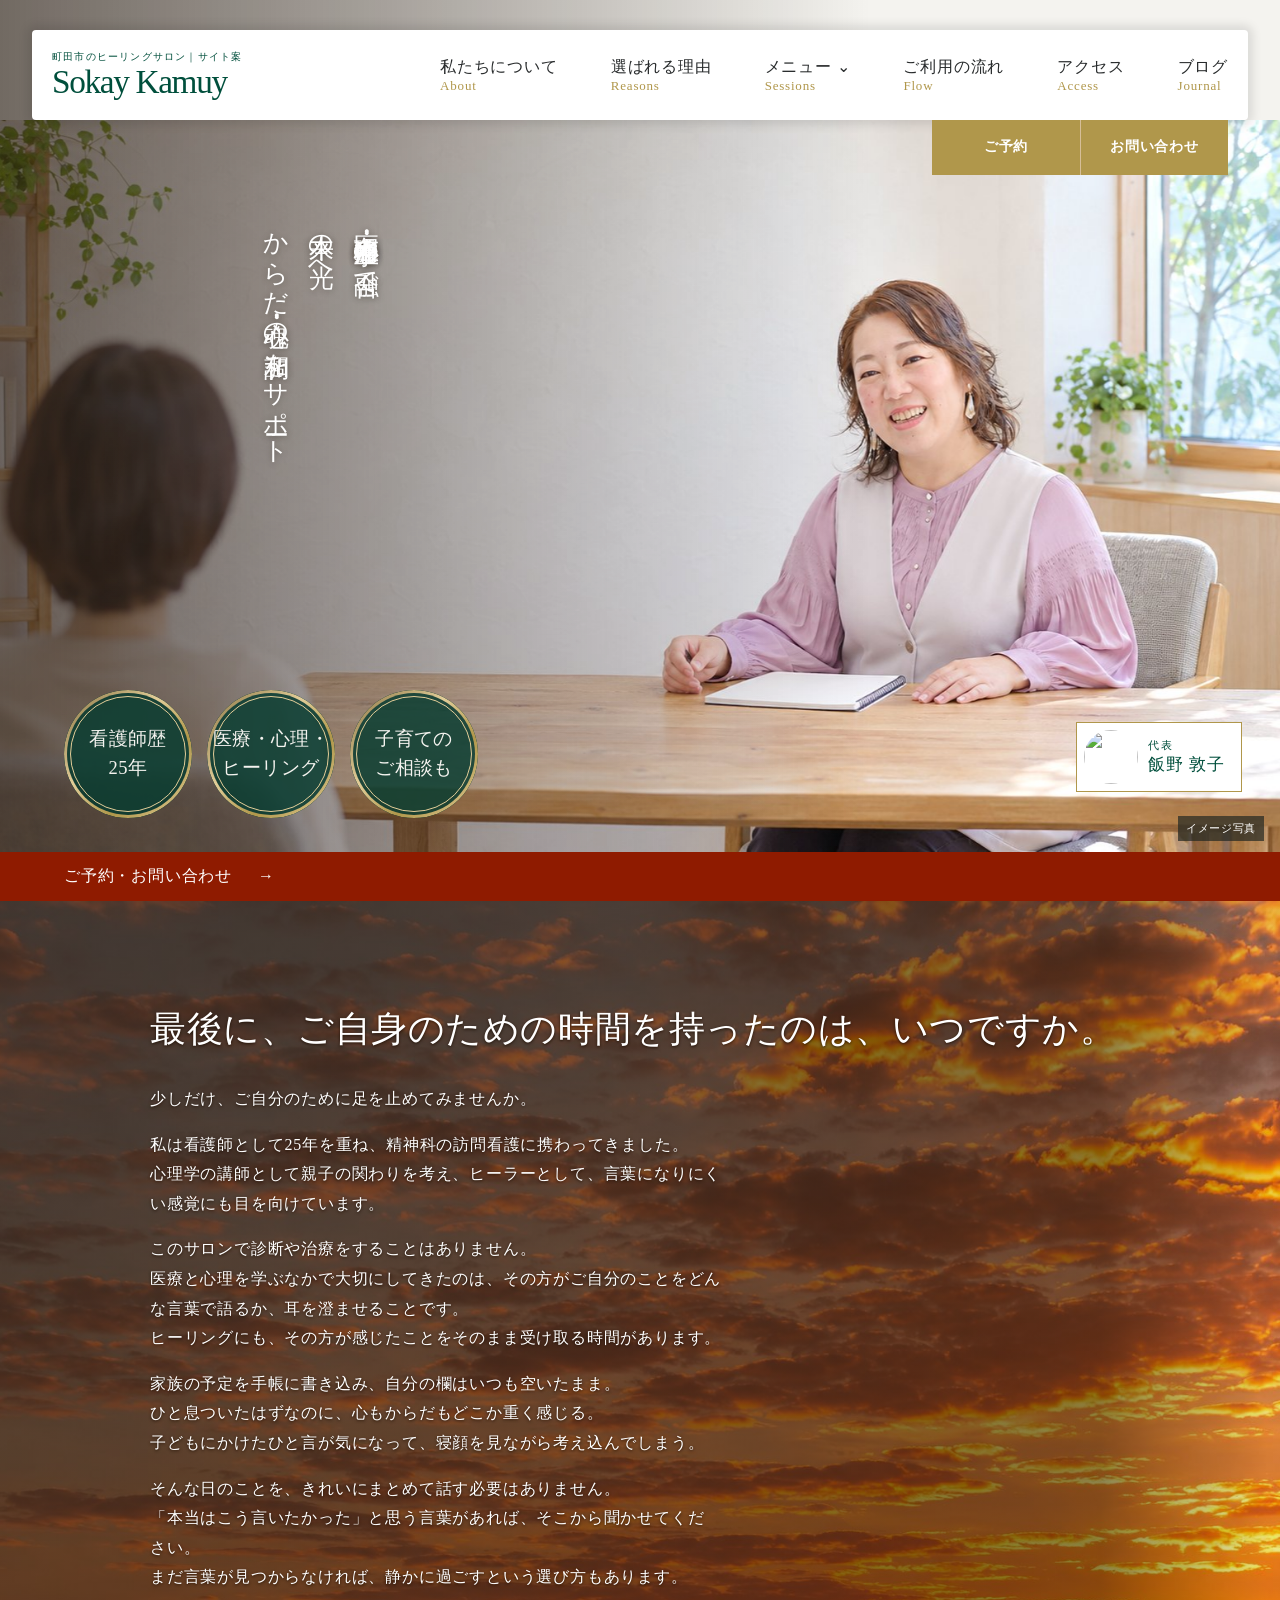
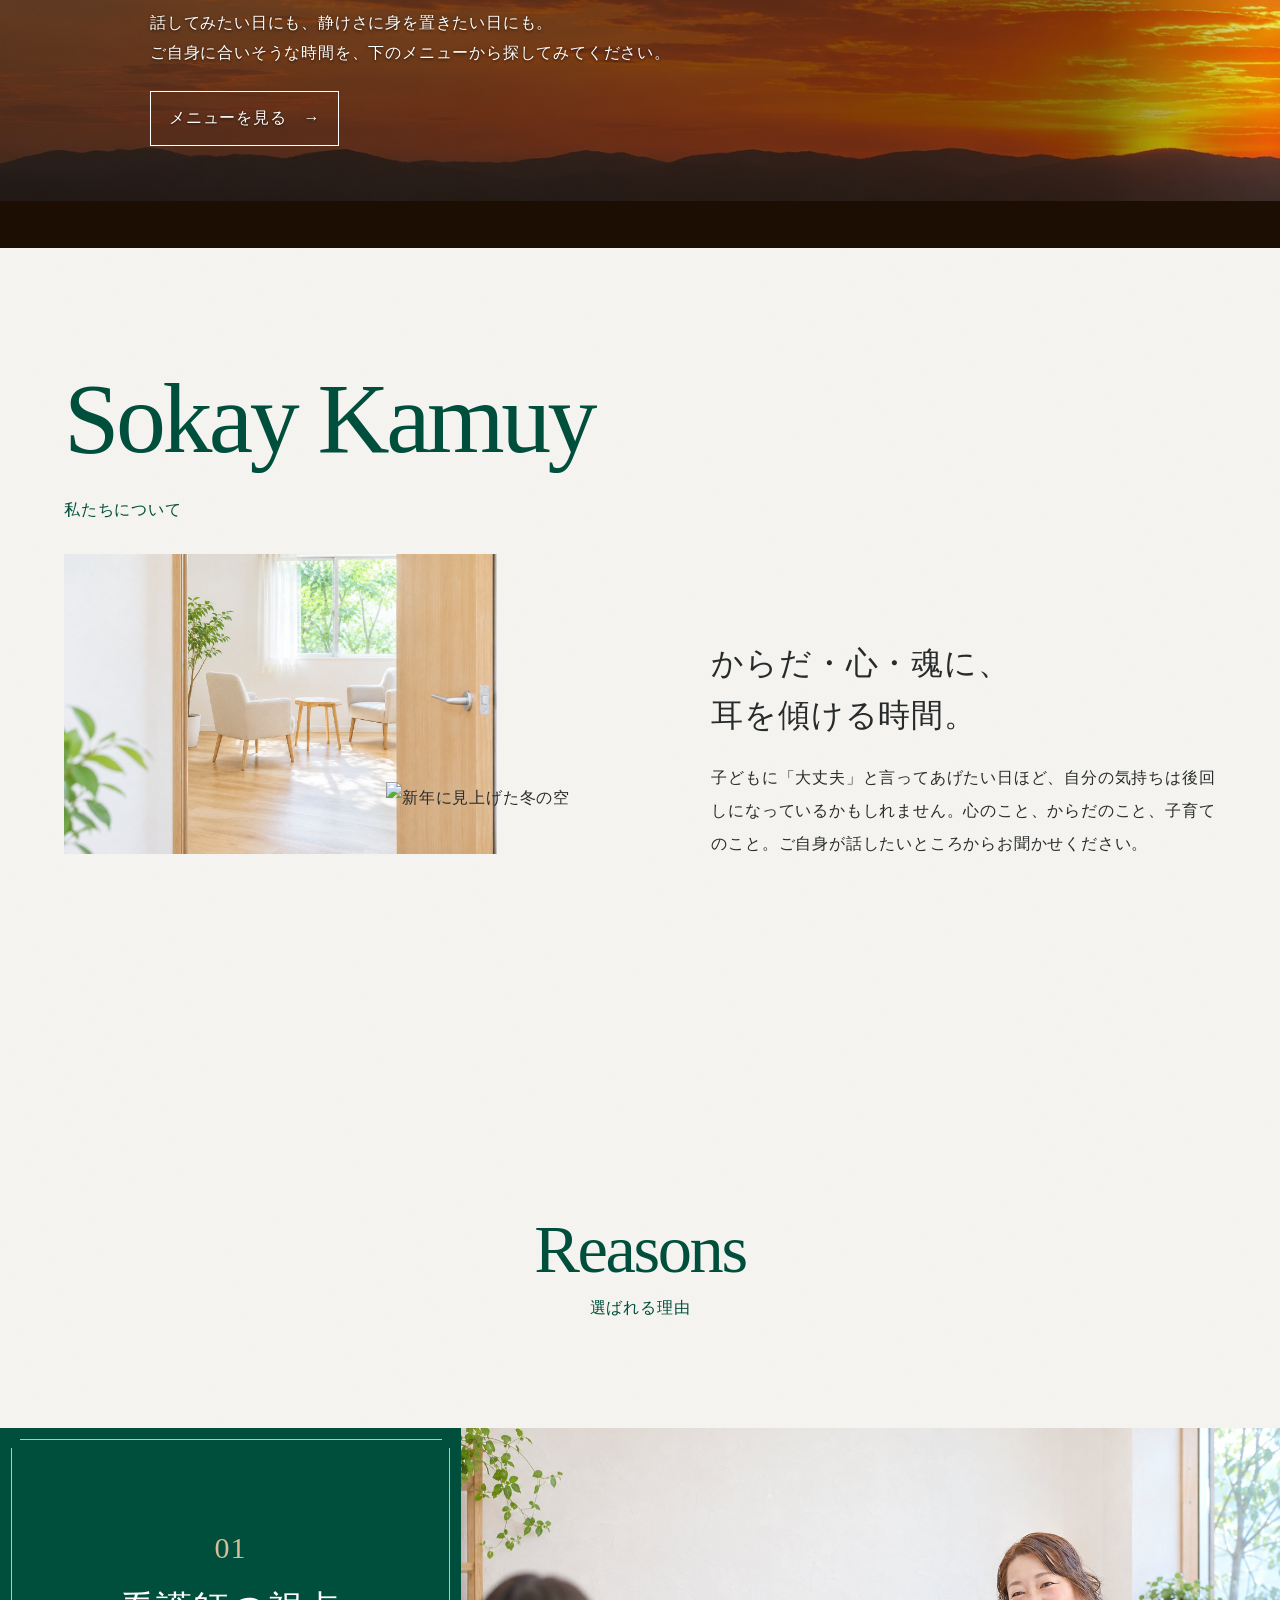
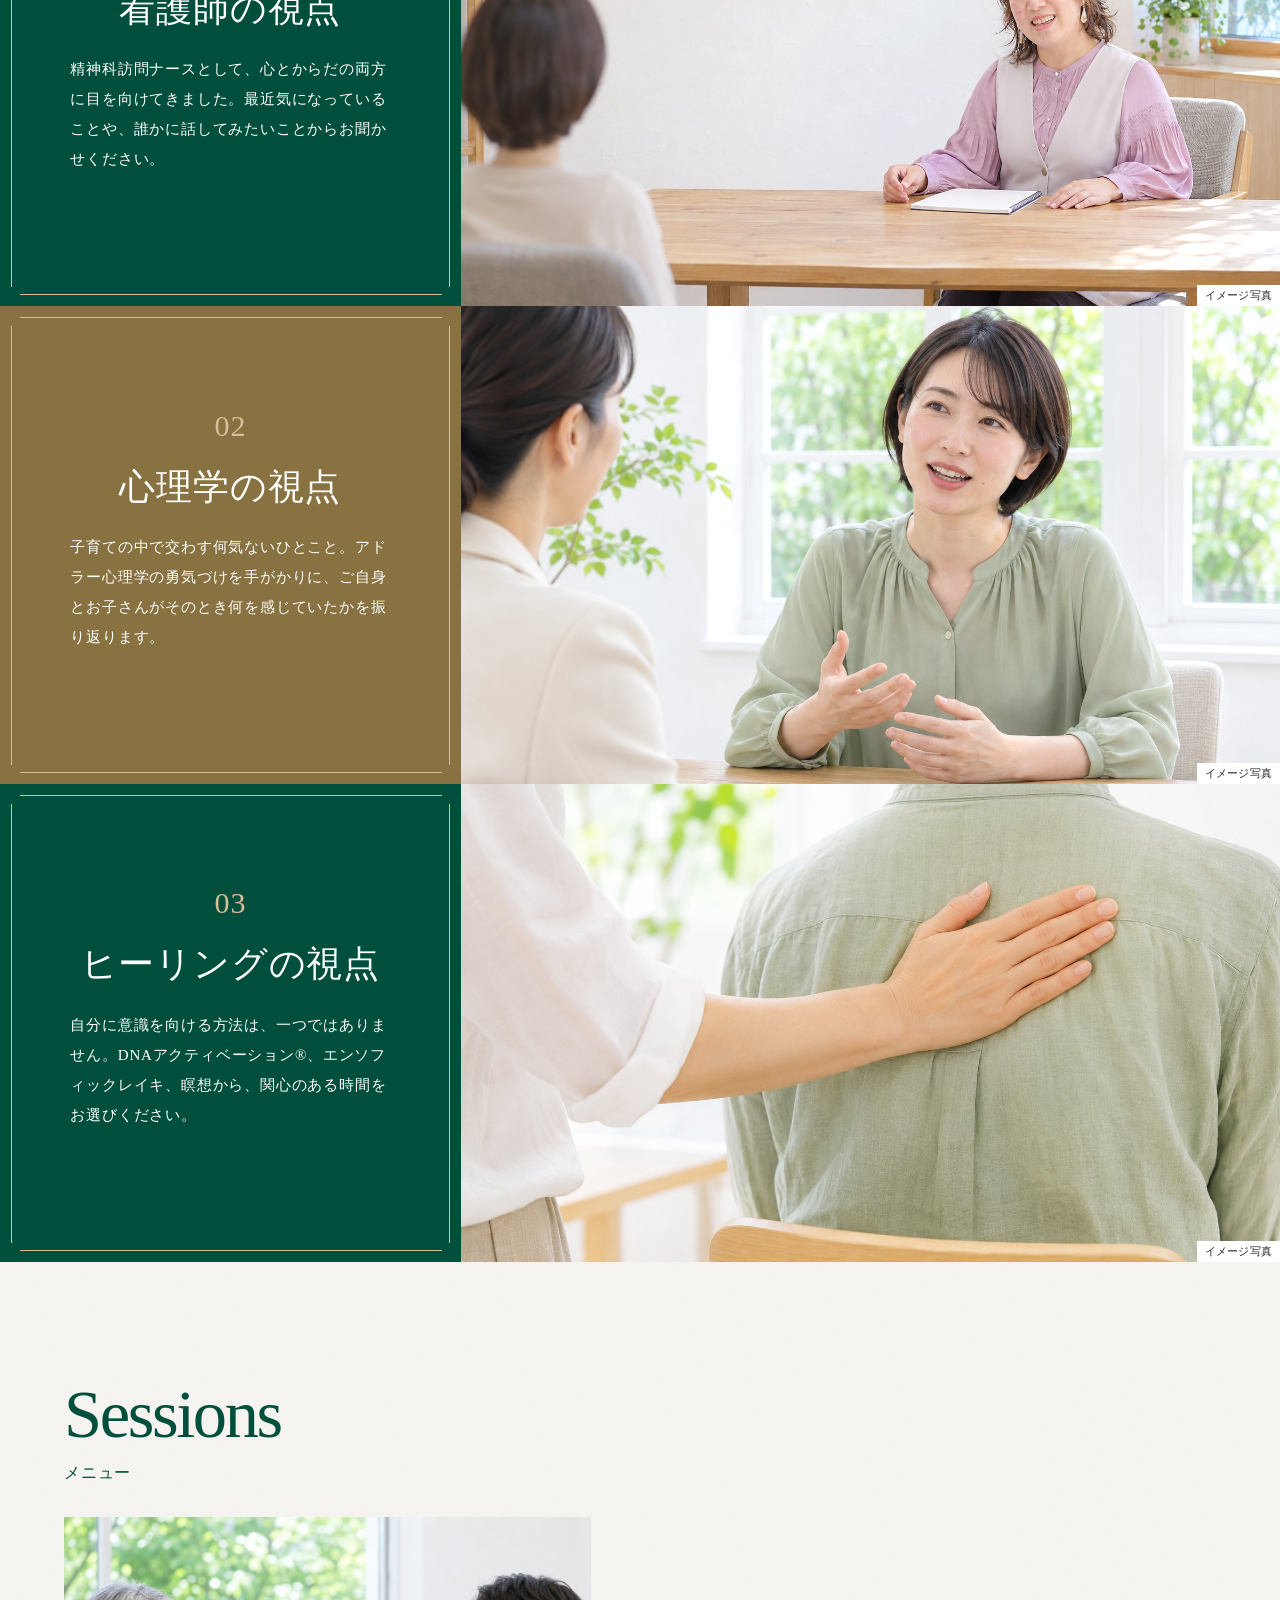
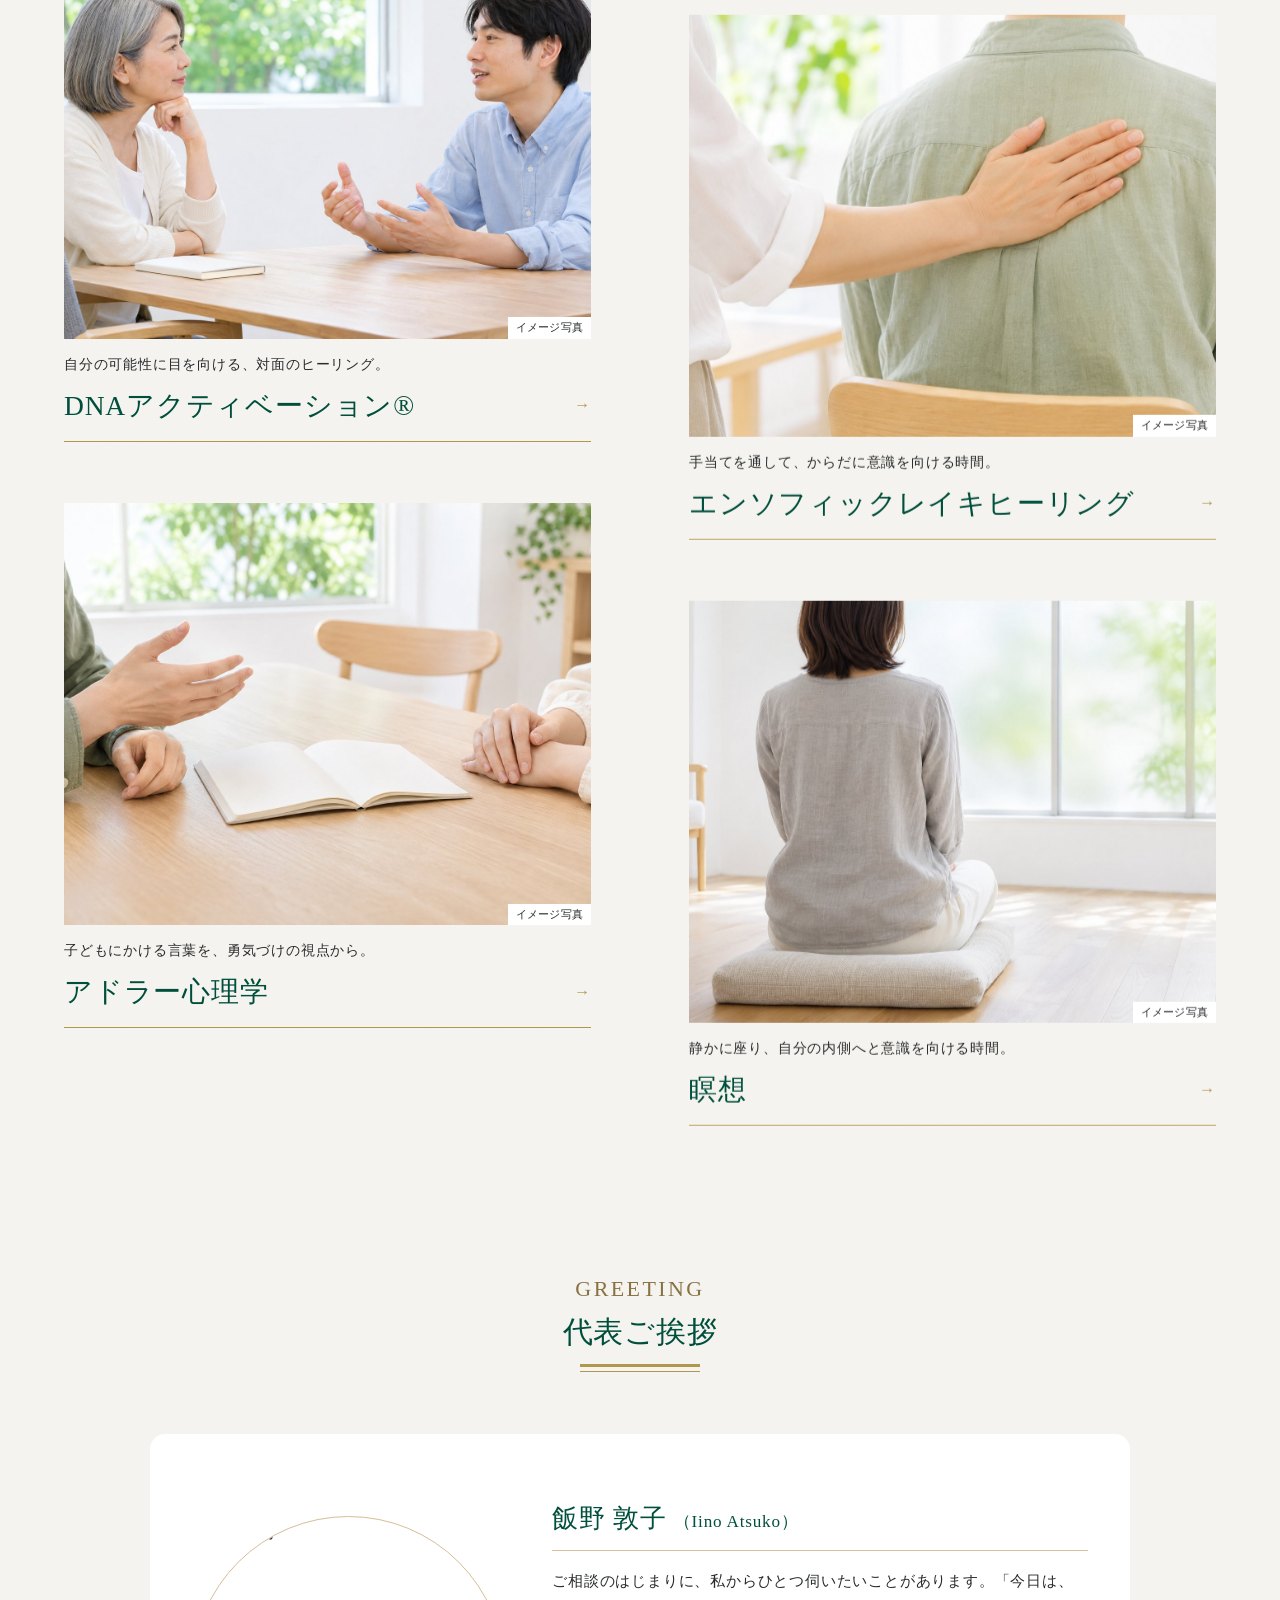
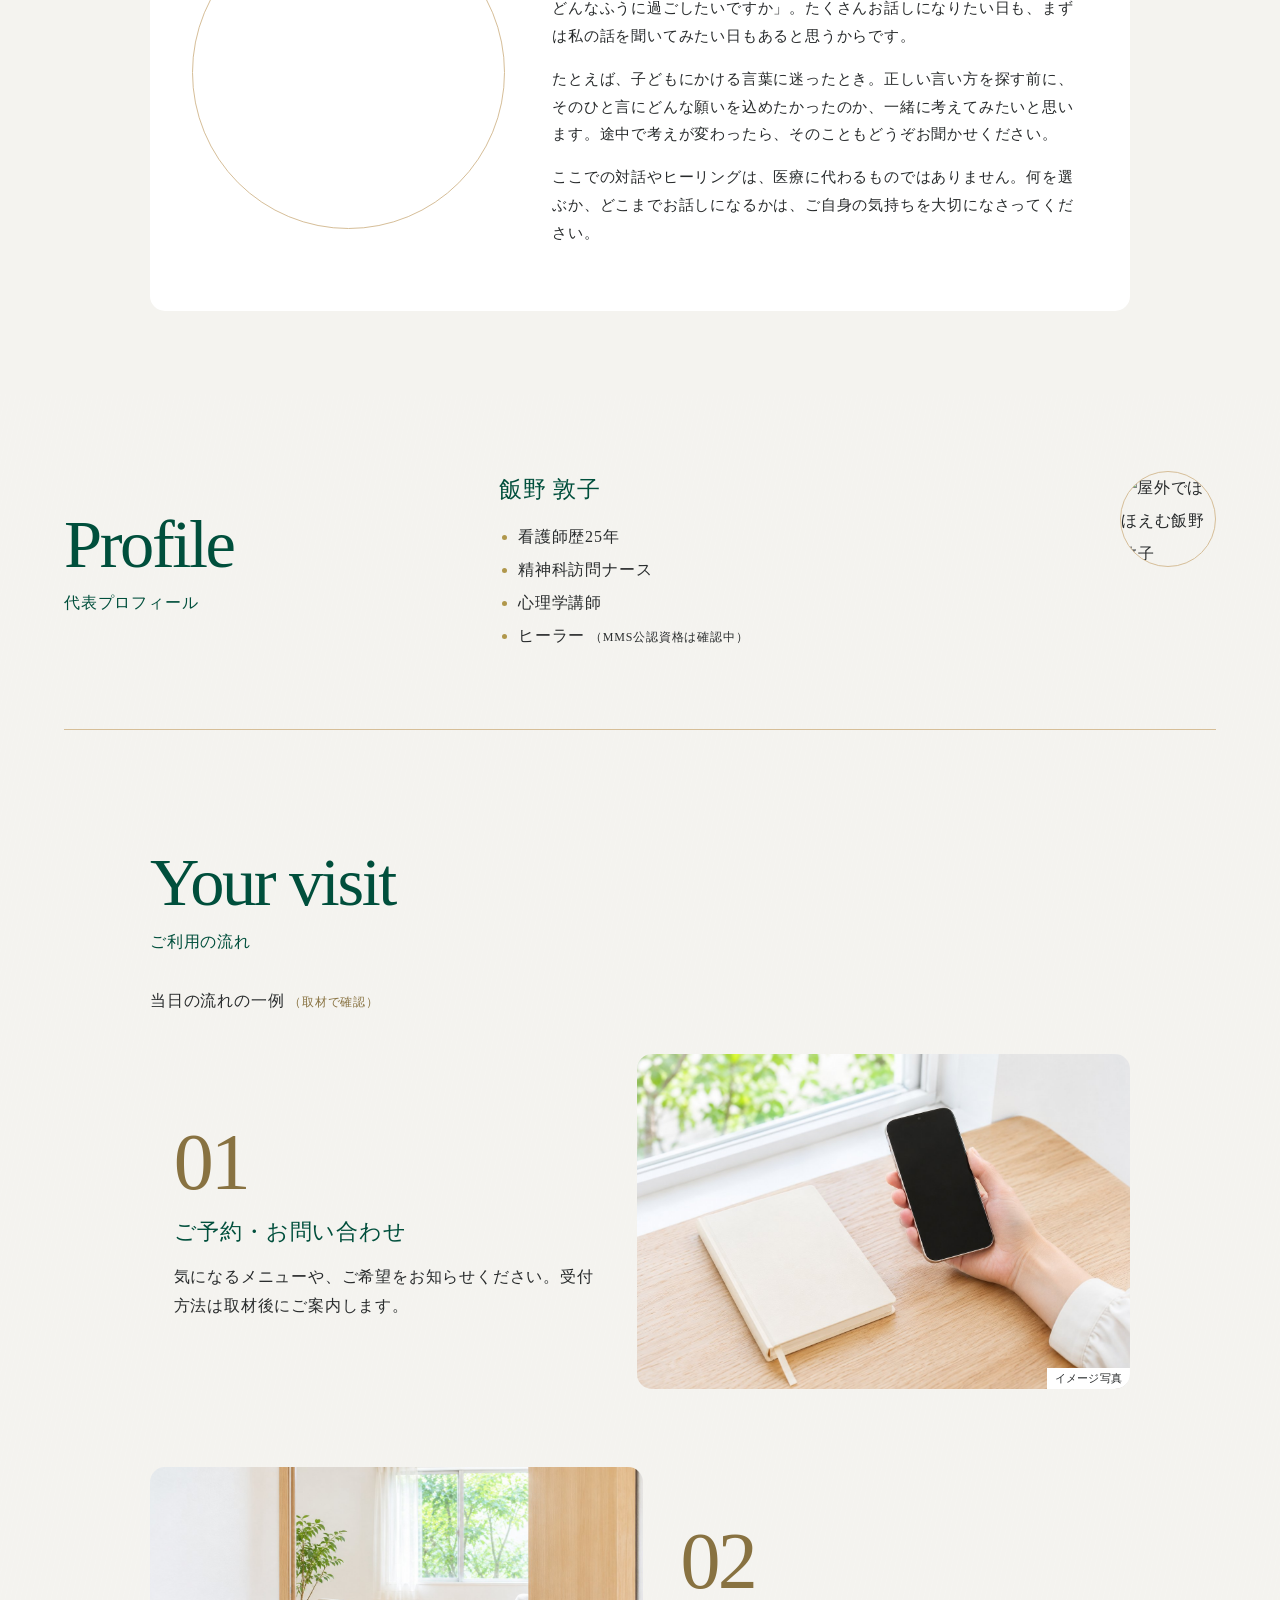
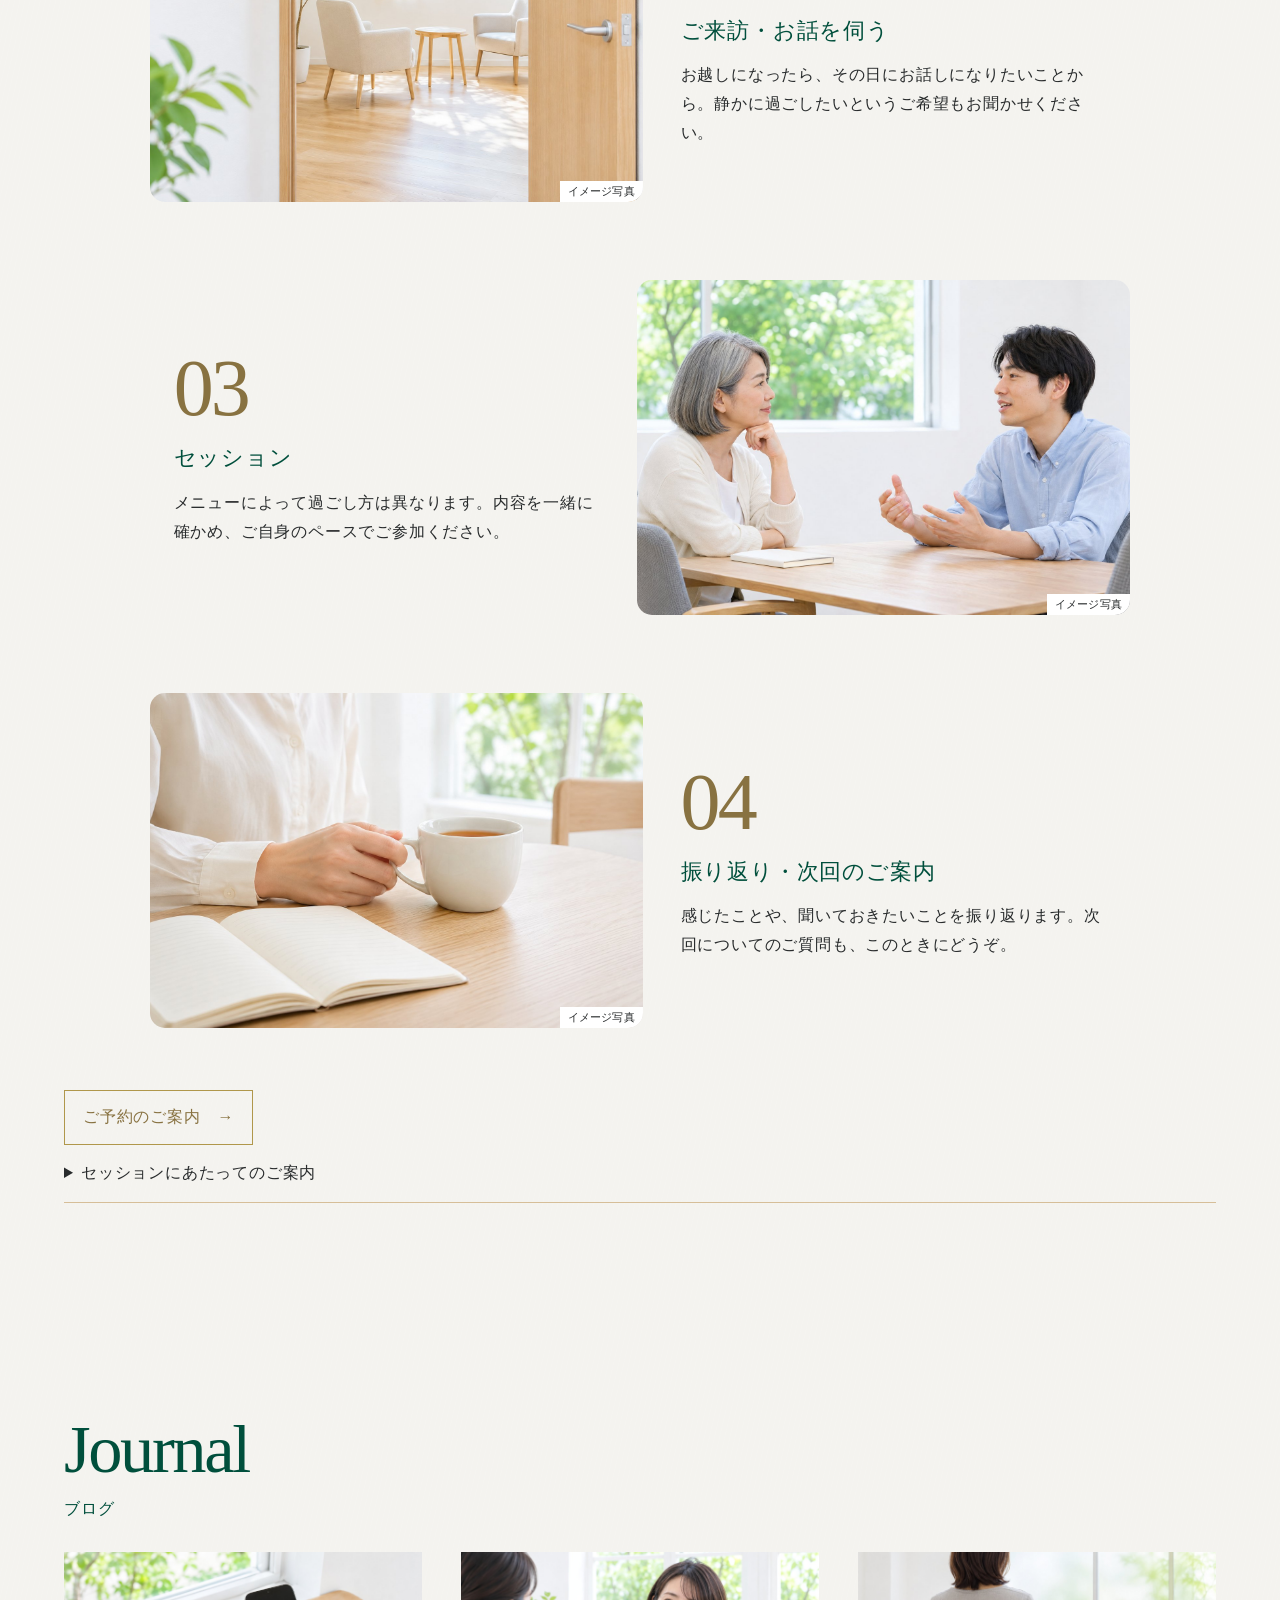
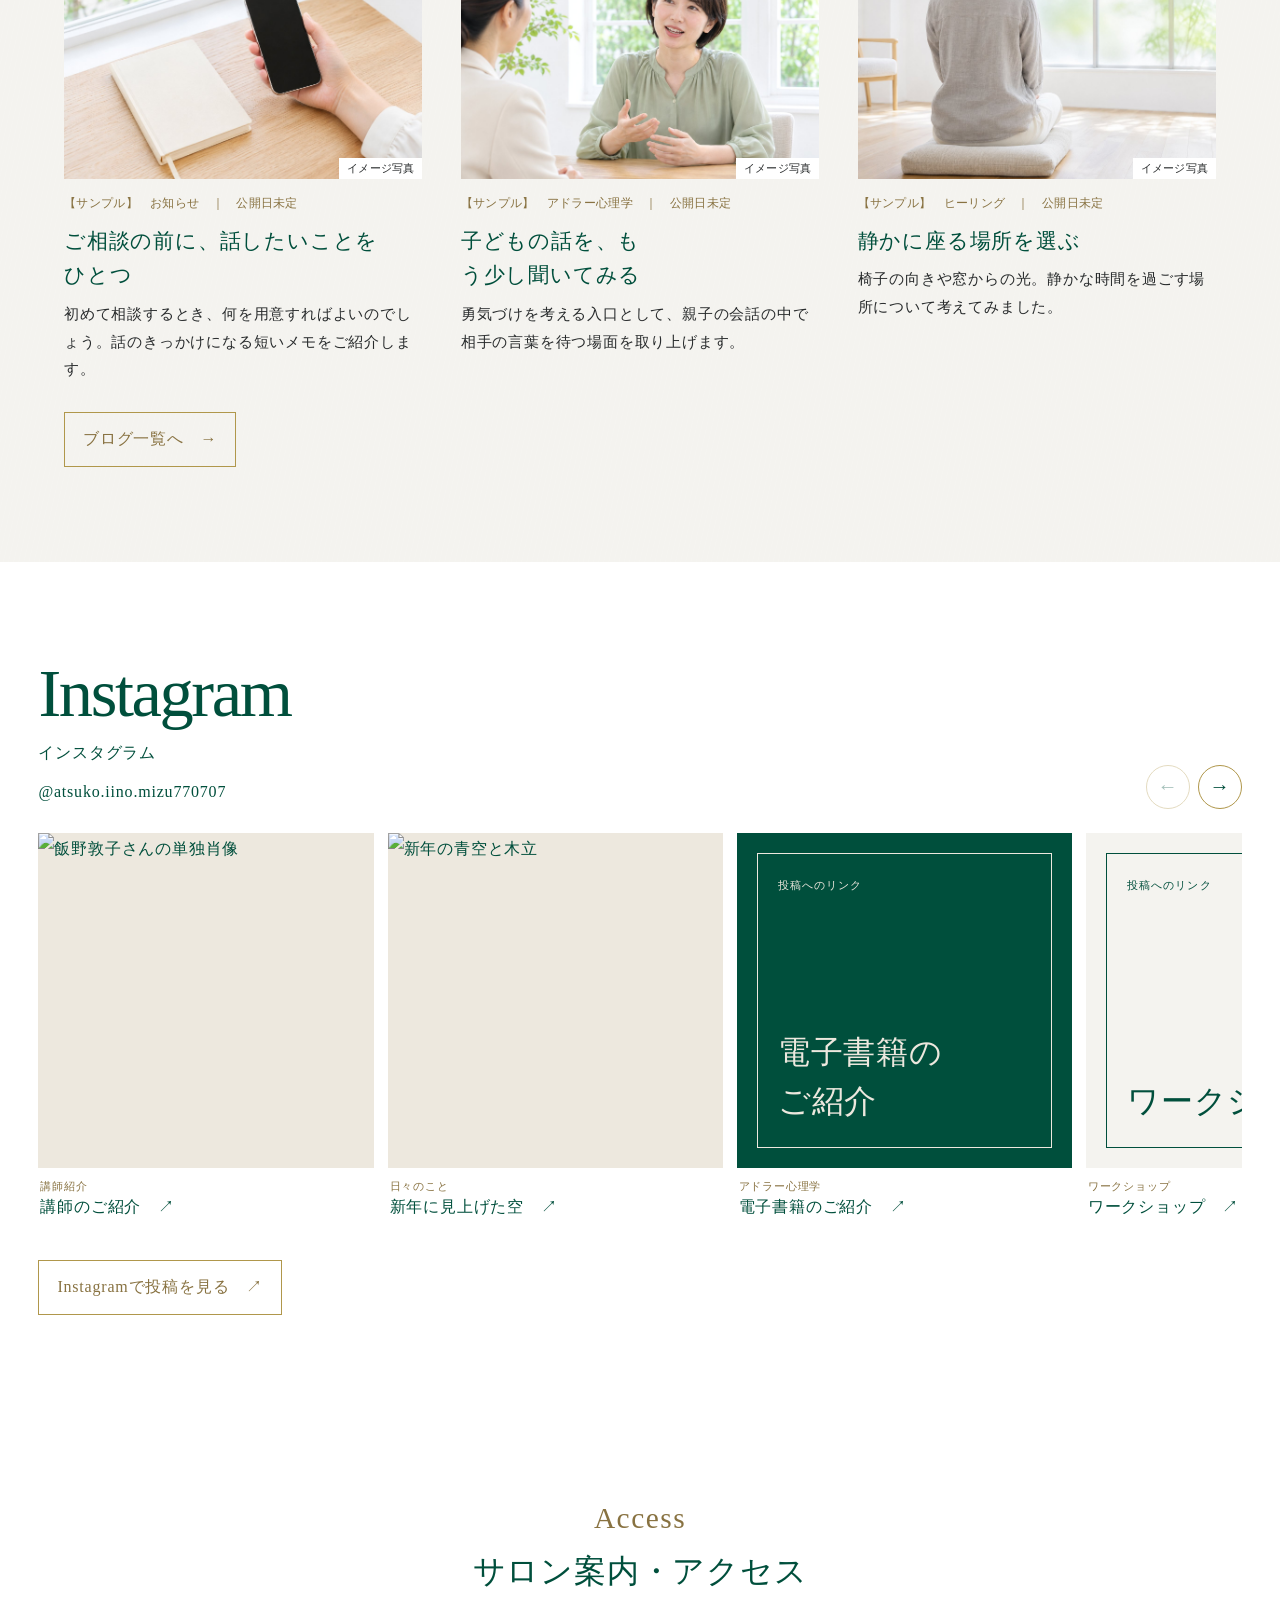
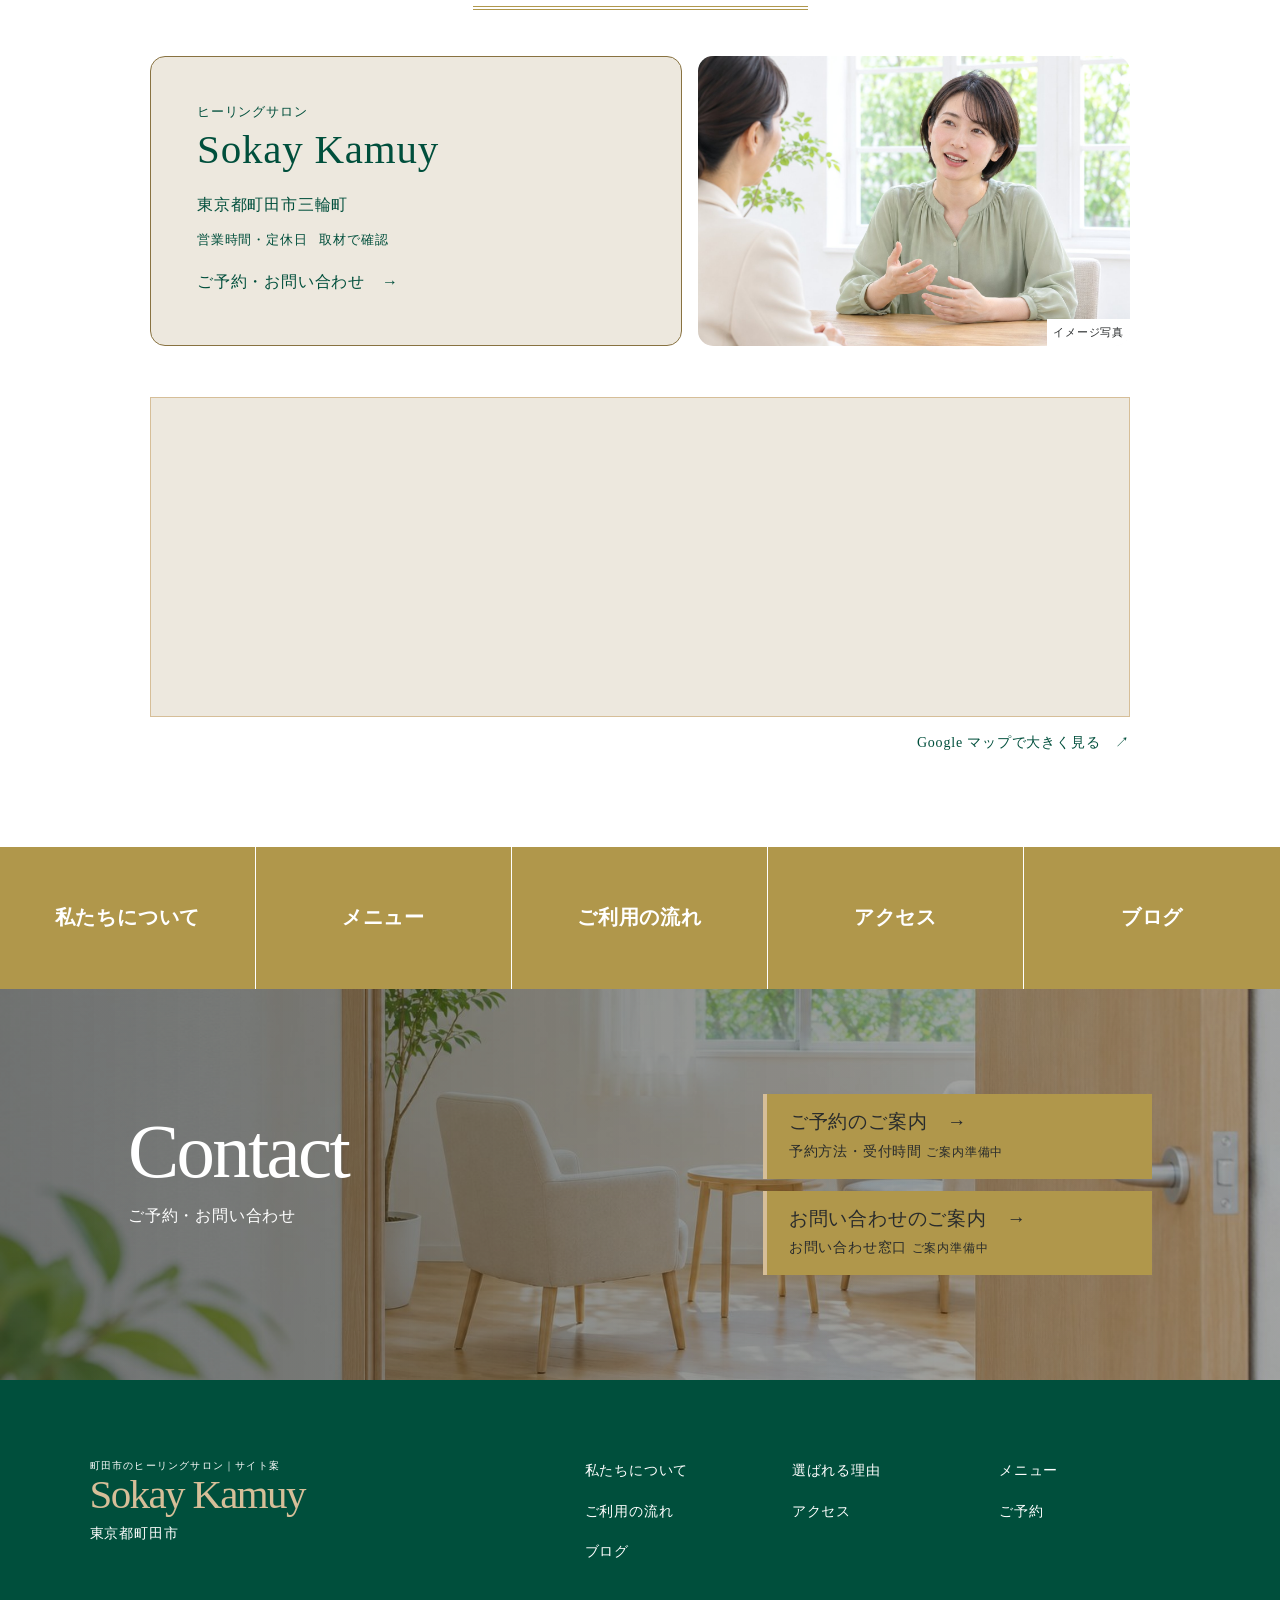
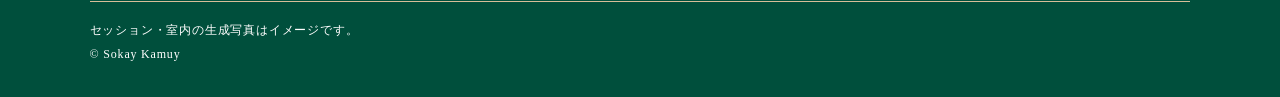
==== commit ba88a40e: "Add dedicated reservation and inquiry guidance for the salon" ====
--- a/index.html
+++ b/index.html
@@ -7,7 +7,7 @@
 <body class="index"><a class="skip" href="#main">本文へ</a>
 <header class="mast"><a class="brand" href="index.html"><small>町田市のヒーリングサロン｜サイト案</small>Sokay Kamuy</a><nav aria-label="主要メニュー" class="wide-nav"><a href="about.html">私たちについて<small>About</small></a><a href="reasons.html">選ばれる理由<small>Reasons</small></a><div class="has-sub"><a href="sessions.html">メニュー <span aria-hidden="true">⌄</span><small>Sessions</small></a><div class="sub"><a href="dna.html">DNAアクティベーション®</a><a href="reiki.html">エンソフィックレイキヒーリング</a><a href="adler.html">アドラー心理学</a><a href="reiki.html#meditation">瞑想</a></div></div><a href="flow.html">ご利用の流れ<small>Flow</small></a><a href="access.html">アクセス<small>Access</small></a><a href="blog.html">ブログ<small>Journal</small></a></nav>
 <details class="mobile-nav"><summary>≡ MENU</summary><nav aria-label="スマホメニュー"><a href="about.html">私たちについて</a><a href="reasons.html">選ばれる理由</a><a href="sessions.html">メニュー</a><a href="flow.html">ご利用の流れ</a><a href="access.html">アクセス</a><a href="blog.html">ブログ</a></nav></details>
-<div class="actions"><a href="#reservation">ご予約</a><a href="#inquiry">お問い合わせ</a></div></header>
+<div class="actions"><a href="contact.html#booking">ご予約</a><a href="contact.html">お問い合わせ</a></div></header>
 <div class="scroll"><main id="main">
 <section class="hero"><picture><source media="(max-width:700px)" srcset="img/hero-mobile.jpg"/><img alt="飯野 敦子の提供写真を参考にした、相談の様子のイメージ写真" src="img/hero.jpg"/></picture>
 <h1><span>医療・心理・形而上学の融合で</span><span>本来の光へ</span><span>からだ・心・魂の調和をサポート</span></h1>
@@ -16,7 +16,7 @@
 <li><span>医療・心理・<br/>ヒーリング</span></li>
 <li><span>子育ての<br/>ご相談も</span></li>
 </ul><small class="hero-credit">イメージ写真</small><a class="hero-owner" href="#greeting"><img alt="" height="60" src="img/profile.jpg" width="60"/><span><small>代表</small>飯野 敦子</span></a></section>
-<a class="hero-band" href="#reservation">ご予約・お問い合わせ <span>→</span></a>
+<a class="hero-band" href="contact.html">ご予約・お問い合わせ <span>→</span></a>
 <section aria-labelledby="letter-title" class="letter">
 <div aria-hidden="true" class="letter-sky"></div>
 <div class="letter-inner"><h2 id="letter-title">最後に、ご自身のための時間を持ったのは、いつですか。</h2>
@@ -60,20 +60,19 @@
 <ul><li>看護師歴25年</li><li>精神科訪問ナース</li><li>心理学講師</li><li>ヒーラー <small>（MMS公認資格は確認中）</small></li></ul>
 </div>
 </section>
-<section class="wrap flow" id="flow"><div class="heading"><span lang="en">Your visit</span><h2>ご利用の流れ</h2></div><p class="visit-note">当日の流れの一例 <small>（取材で確認）</small></p><ol class="visit-list"><li class="visit-row"><div class="visit-copy"><span aria-hidden="true" class="visit-number">01</span><h3>ご予約・お問い合わせ</h3><p>気になるメニューや、ご希望をお知らせください。受付方法は取材後にご案内します。</p></div><div class="visit-photo"><img alt="手帳とスマートフォンを手に取る様子" loading="lazy" src="img/visit-planner.jpg"/></div></li><li class="visit-row"><div class="visit-copy"><span aria-hidden="true" class="visit-number">02</span><h3>ご来訪・お話を伺う</h3><p>お越しになったら、その日にお話しになりたいことから。静かに過ごしたいというご希望もお聞かせください。</p></div><div class="visit-photo"><img alt="窓から光が入る相談室の入口" loading="lazy" src="img/contact-band.jpg"/></div></li><li class="visit-row"><div class="visit-copy"><span aria-hidden="true" class="visit-number">03</span><h3>セッション</h3><p>メニューによって過ごし方は異なります。内容を一緒に確かめ、ご自身のペースでご参加ください。</p></div><div class="visit-photo"><img alt="明るい相談室で机をはさみ、表情を見ながら話す二人のイメージ写真" loading="lazy" src="img/visit-session.jpg"/></div></li><li class="visit-row"><div class="visit-copy"><span aria-hidden="true" class="visit-number">04</span><h3>振り返り・次回のご案内</h3><p>感じたことや、聞いておきたいことを振り返ります。次回についてのご質問も、このときにどうぞ。</p></div><div class="visit-photo"><img alt="カップを手に、開いた手帳に向かう場面" loading="lazy" src="img/visit-notes.jpg"/></div></li></ol><a class="button" href="#reservation">ご予約のご案内　→</a>
+<section class="wrap flow" id="flow"><div class="heading"><span lang="en">Your visit</span><h2>ご利用の流れ</h2></div><p class="visit-note">当日の流れの一例 <small>（取材で確認）</small></p><ol class="visit-list"><li class="visit-row"><div class="visit-copy"><span aria-hidden="true" class="visit-number">01</span><h3>ご予約・お問い合わせ</h3><p>気になるメニューや、ご希望をお知らせください。受付方法は取材後にご案内します。</p></div><div class="visit-photo"><img alt="手帳とスマートフォンを手に取る様子" loading="lazy" src="img/visit-planner.jpg"/></div></li><li class="visit-row"><div class="visit-copy"><span aria-hidden="true" class="visit-number">02</span><h3>ご来訪・お話を伺う</h3><p>お越しになったら、その日にお話しになりたいことから。静かに過ごしたいというご希望もお聞かせください。</p></div><div class="visit-photo"><img alt="窓から光が入る相談室の入口" loading="lazy" src="img/contact-band.jpg"/></div></li><li class="visit-row"><div class="visit-copy"><span aria-hidden="true" class="visit-number">03</span><h3>セッション</h3><p>メニューによって過ごし方は異なります。内容を一緒に確かめ、ご自身のペースでご参加ください。</p></div><div class="visit-photo"><img alt="明るい相談室で机をはさみ、表情を見ながら話す二人のイメージ写真" loading="lazy" src="img/visit-session.jpg"/></div></li><li class="visit-row"><div class="visit-copy"><span aria-hidden="true" class="visit-number">04</span><h3>振り返り・次回のご案内</h3><p>感じたことや、聞いておきたいことを振り返ります。次回についてのご質問も、このときにどうぞ。</p></div><div class="visit-photo"><img alt="カップを手に、開いた手帳に向かう場面" loading="lazy" src="img/visit-notes.jpg"/></div></li></ol><a class="button" href="contact.html#booking">ご予約のご案内　→</a>
 <details class="notes"><summary>セッションにあたってのご案内</summary><p>本セッションは、治療や症状の改善を目的とした医療行為ではありません。セッションの効果には個人差があり、特定の効果や結果を保証するものではありません。</p><details><summary>DNAアクティベーション®の参加条件</summary><p>対面のみで、遠隔・オンラインではお受けいただけません。施術はMMS認定の公認ヒーラーに限られます。16歳未満の方はお受けいただけません。16歳以上の未成年の方には保護者の同意書が必要です。</p>
 <p>DNAアクティベーション®はモダンミステリースクールの登録商標です。</p>
 </details></details></section>
 <section class="wrap journal" id="journal"><div class="heading"><span lang="en">Journal</span><h2>ブログ</h2></div><div class="journal-grid"><a class="journal-card" href="post-sample.html#first-visit" id="card-first-visit"><span class="journal-photo"><img alt="" loading="lazy" src="img/visit-planner.jpg"/></span><span class="entry-meta">【サンプル】　お知らせ　｜　公開日未定</span><h3>ご相談の前に、話したいことをひとつ</h3><p>初めて相談するとき、何を用意すればよいのでしょう。話のきっかけになる短いメモをご紹介します。</p></a><a class="journal-card" href="post-sample.html#encouragement" id="card-encouragement"><span class="journal-photo"><img alt="" loading="lazy" src="img/psychology.jpg"/></span><span class="entry-meta">【サンプル】　アドラー心理学　｜　公開日未定</span><h3>子どもの話を、もう少し聞いてみる</h3><p>勇気づけを考える入口として、親子の会話の中で相手の言葉を待つ場面を取り上げます。</p></a><a class="journal-card" href="post-sample.html#quiet-time" id="card-quiet-time"><span class="journal-photo"><img alt="" loading="lazy" src="img/menu-meditation.jpg"/></span><span class="entry-meta">【サンプル】　ヒーリング　｜　公開日未定</span><h3>静かに座る場所を選ぶ</h3><p>椅子の向きや窓からの光。静かな時間を過ごす場所について考えてみました。</p></a></div><a class="button" href="blog.html">ブログ一覧へ　→</a></section><section class="social" id="instagram"><div class="social-inner"><div class="social-head"><div><div class="heading"><span lang="en">Instagram</span><h2>インスタグラム</h2></div><a class="social-handle" href="https://www.instagram.com/atsuko.iino.mizu770707/" rel="noopener noreferrer" target="_blank">@atsuko.iino.mizu770707</a></div><div class="social-controls"><button aria-controls="social-posts" aria-label="前の投稿" type="button">←</button><button aria-controls="social-posts" aria-label="次の投稿" type="button">→</button></div></div><ul aria-label="飯野敦子さんのInstagram投稿" class="social-track" id="social-posts"><li><a class="social-post style-portrait" href="https://www.instagram.com/atsuko.iino.mizu770707/p/DQULCT_EnTb/" rel="noopener noreferrer" target="_blank"><div class="social-image"><img alt="飯野敦子さんの単独肖像" loading="lazy" src="img/ig-greeting.jpg"/></div><div class="social-description"><small>講師紹介</small><span>講師のご紹介　↗</span></div></a></li><li><a class="social-post style-sky" href="https://www.instagram.com/atsuko.iino.mizu770707/p/DEeNM2-yLnL/" rel="noopener noreferrer" target="_blank"><div class="social-image"><img alt="新年の青空と木立" loading="lazy" src="img/ig_20250106_01.jpg"/></div><div class="social-description"><small>日々のこと</small><span>新年に見上げた空　↗</span></div></a></li><li><a class="social-post style-book" href="https://www.instagram.com/atsuko.iino.mizu770707/p/DLAS5X0SfOT/" rel="noopener noreferrer" target="_blank"><div class="social-image"><div class="social-type"><small>投稿へのリンク</small><strong>電子書籍の<br/>ご紹介</strong></div></div><div class="social-description"><small>アドラー心理学</small><span>電子書籍のご紹介　↗</span></div></a></li><li><a class="social-post style-event" href="https://www.instagram.com/atsuko.iino.mizu770707/p/DRE-sPjkgtB/" rel="noopener noreferrer" target="_blank"><div class="social-image"><div class="social-type"><small>投稿へのリンク</small><strong>ワークショップ</strong></div></div><div class="social-description"><small>ワークショップ</small><span>ワークショップ　↗</span></div></a></li><li><a class="social-post style-healing" href="https://www.instagram.com/atsuko.iino.mizu770707/p/DRgJKi1En65/" rel="noopener noreferrer" target="_blank"><div class="social-image"><div class="social-type"><small>投稿へのリンク</small><strong>ヒーリングの<br/>活動</strong></div></div><div class="social-description"><small>ヒーリング</small><span>ヒーリングの活動　↗</span></div></a></li><li><a class="social-post style-journal" href="https://www.instagram.com/atsuko.iino.mizu770707/p/Dfrf4hSSXcl/" rel="noopener noreferrer" target="_blank"><div class="social-image"><div class="social-type"><small>投稿へのリンク</small><strong>サロンの投稿</strong></div></div><div class="social-description"><small>サロン便り</small><span>サロンの投稿　↗</span></div></a></li></ul><a class="button" href="https://www.instagram.com/atsuko.iino.mizu770707/" rel="noopener noreferrer" target="_blank">Instagramで投稿を見る　↗</a></div></section><section class="salon-access access-feature" id="access"><div class="heading"><span lang="en">Access</span><h2>サロン案内・アクセス</h2></div>
 <div class="access-content" data-location="東京都町田市三輪町">
-<div class="access-pair"><div class="salon-facts"><h3><small>ヒーリングサロン</small>Sokay Kamuy</h3><p class="location-text">東京都町田市三輪町</p><dl><dt>営業時間・定休日</dt><dd>取材で確認</dd></dl><a href="#reservation">ご予約・お問い合わせ　→</a></div><figure class="access-scene"><img alt="窓辺で向かい合い、話を聴く二人" loading="lazy" src="img/psychology.jpg"/><figcaption>イメージ写真</figcaption></figure></div>
+<div class="access-pair"><div class="salon-facts"><h3><small>ヒーリングサロン</small>Sokay Kamuy</h3><p class="location-text">東京都町田市三輪町</p><dl><dt>営業時間・定休日</dt><dd>取材で確認</dd></dl><a href="contact.html">ご予約・お問い合わせ　→</a></div><figure class="access-scene"><img alt="窓辺で向かい合い、話を聴く二人" loading="lazy" src="img/psychology.jpg"/><figcaption>イメージ写真</figcaption></figure></div>
 <div class="map-box"><iframe allowfullscreen="" height="320" loading="lazy" referrerpolicy="strict-origin-when-cross-origin" src="https://www.google.com/maps/embed?pb=!1m10!1m8!1m3!1d25961.01990861201!2d139.496353!3d35.575245!3m2!1i1024!2i768!4f13.1!5e0!3m2!1sja!2sjp!4v1795142589471!5m2!1sja!2sjp" title="東京都町田市三輪町周辺のGoogle マップ" width="980"></iframe></div>
 <a class="map-external" href="https://www.google.com/maps/@35.575245,139.496353,14z?hl=ja" rel="noopener noreferrer" target="_blank">Google マップで大きく見る　↗</a>
 </div></section>
-
 </main>
-<footer class="site-footer"><nav aria-label="サロンのご案内" class="foot-directory"><a href="about.html">私たちについて</a><a href="sessions.html">メニュー</a><a href="flow.html">ご利用の流れ</a><a href="access.html">アクセス</a><a href="blog.html">ブログ</a></nav><section class="contact"><div class="wrap"><div><div class="heading"><span lang="en">Contact</span><h2>ご予約・お問い合わせ</h2></div></div><div class="contact-options"><div><h3 id="reservation">ご予約</h3><p>予約方法・受付時間 <small>ご案内準備中</small></p></div><div><h3 id="inquiry">お問い合わせ</h3><p>お問い合わせ窓口 <small>ご案内準備中</small></p></div></div></div></section><div class="foot-base"><div><a aria-current="page" class="brand" href="index.html"><small>町田市のヒーリングサロン｜サイト案</small>Sokay Kamuy</a><p>東京都町田市</p></div><nav aria-label="フッター"><a href="about.html">私たちについて</a><a href="reasons.html">選ばれる理由</a><a href="sessions.html">メニュー</a><a href="flow.html">ご利用の流れ</a><a href="access.html">アクセス</a><a href="#reservation">ご予約</a><a href="blog.html">ブログ</a></nav><small>セッション・室内の生成写真はイメージです。<br/>© Sokay Kamuy</small></div></footer></div>
-<nav aria-label="お問い合わせ窓口" class="dock"><a href="#reservation">ご予約</a><a href="#inquiry">お問い合わせ</a></nav>
+<footer class="site-footer"><nav aria-label="サロンのご案内" class="foot-directory"><a href="about.html">私たちについて</a><a href="sessions.html">メニュー</a><a href="flow.html">ご利用の流れ</a><a href="access.html">アクセス</a><a href="blog.html">ブログ</a></nav><section class="contact"><div class="wrap"><div><div class="heading"><span lang="en">Contact</span><h2>ご予約・お問い合わせ</h2></div></div><div class="contact-options"><div><h3 id="reservation"><a href="contact.html#booking">ご予約のご案内　→</a></h3><p>予約方法・受付時間 <small>ご案内準備中</small></p></div><div><h3 id="inquiry"><a href="contact.html">お問い合わせのご案内　→</a></h3><p>お問い合わせ窓口 <small>ご案内準備中</small></p></div></div></div></section><div class="foot-base"><div><a aria-current="page" class="brand" href="index.html"><small>町田市のヒーリングサロン｜サイト案</small>Sokay Kamuy</a><p>東京都町田市</p></div><nav aria-label="フッター"><a href="about.html">私たちについて</a><a href="reasons.html">選ばれる理由</a><a href="sessions.html">メニュー</a><a href="flow.html">ご利用の流れ</a><a href="access.html">アクセス</a><a href="contact.html#booking">ご予約</a><a href="blog.html">ブログ</a></nav><small>セッション・室内の生成写真はイメージです。<br/>© Sokay Kamuy</small></div></footer></div>
+<nav aria-label="お問い合わせ窓口" class="dock"><a href="contact.html#booking">ご予約</a><a href="contact.html">お問い合わせ</a></nav>
 <script>const menu=document.querySelector('.mobile-nav');menu.addEventListener('click',e=>{if(e.target.closest('a'))menu.open=false});document.addEventListener('keydown',e=>{if(e.key==='Escape'&&menu.open){menu.open=false;menu.querySelector('summary').focus()}});document.addEventListener('pointerdown',e=>{if(menu.open&&!menu.contains(e.target))menu.open=false});
 if ("IntersectionObserver" in window && !matchMedia("(prefers-reduced-motion: reduce)").matches) {
   const reveal = new IntersectionObserver(entries => {
